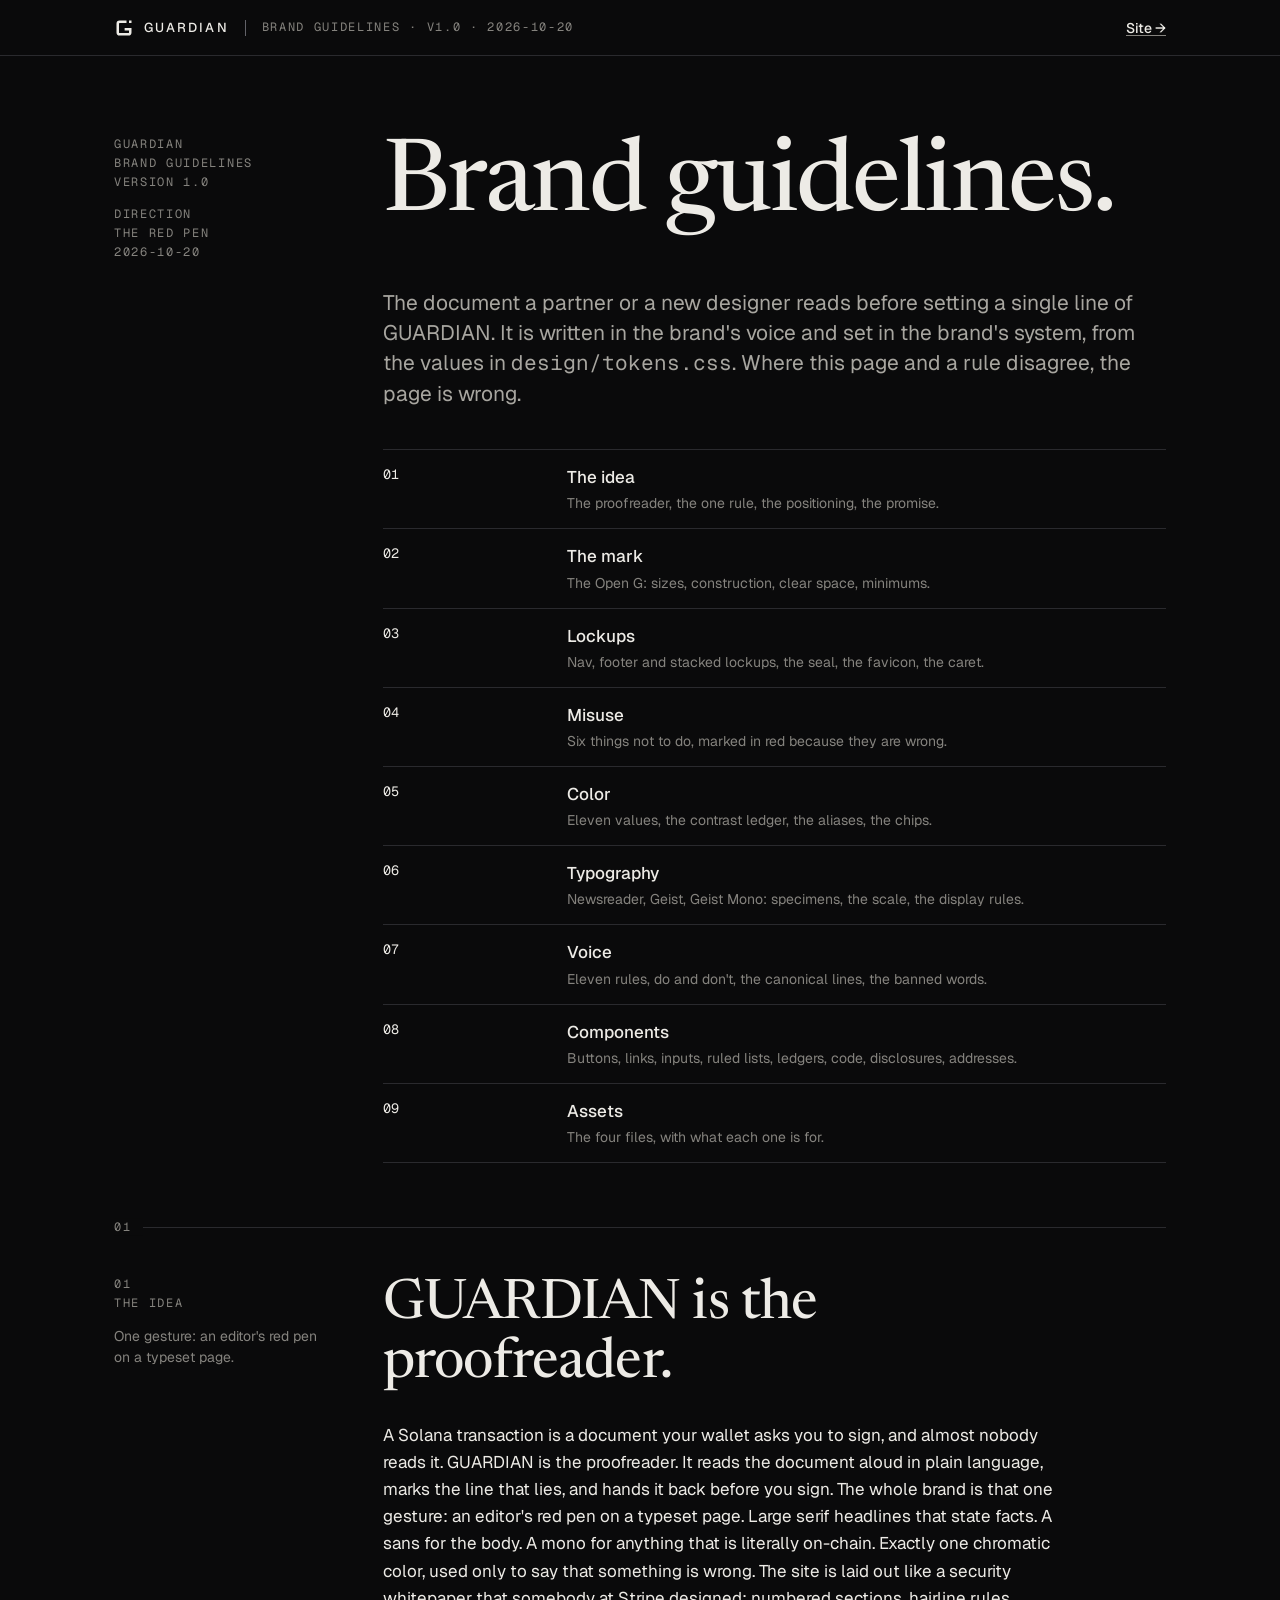
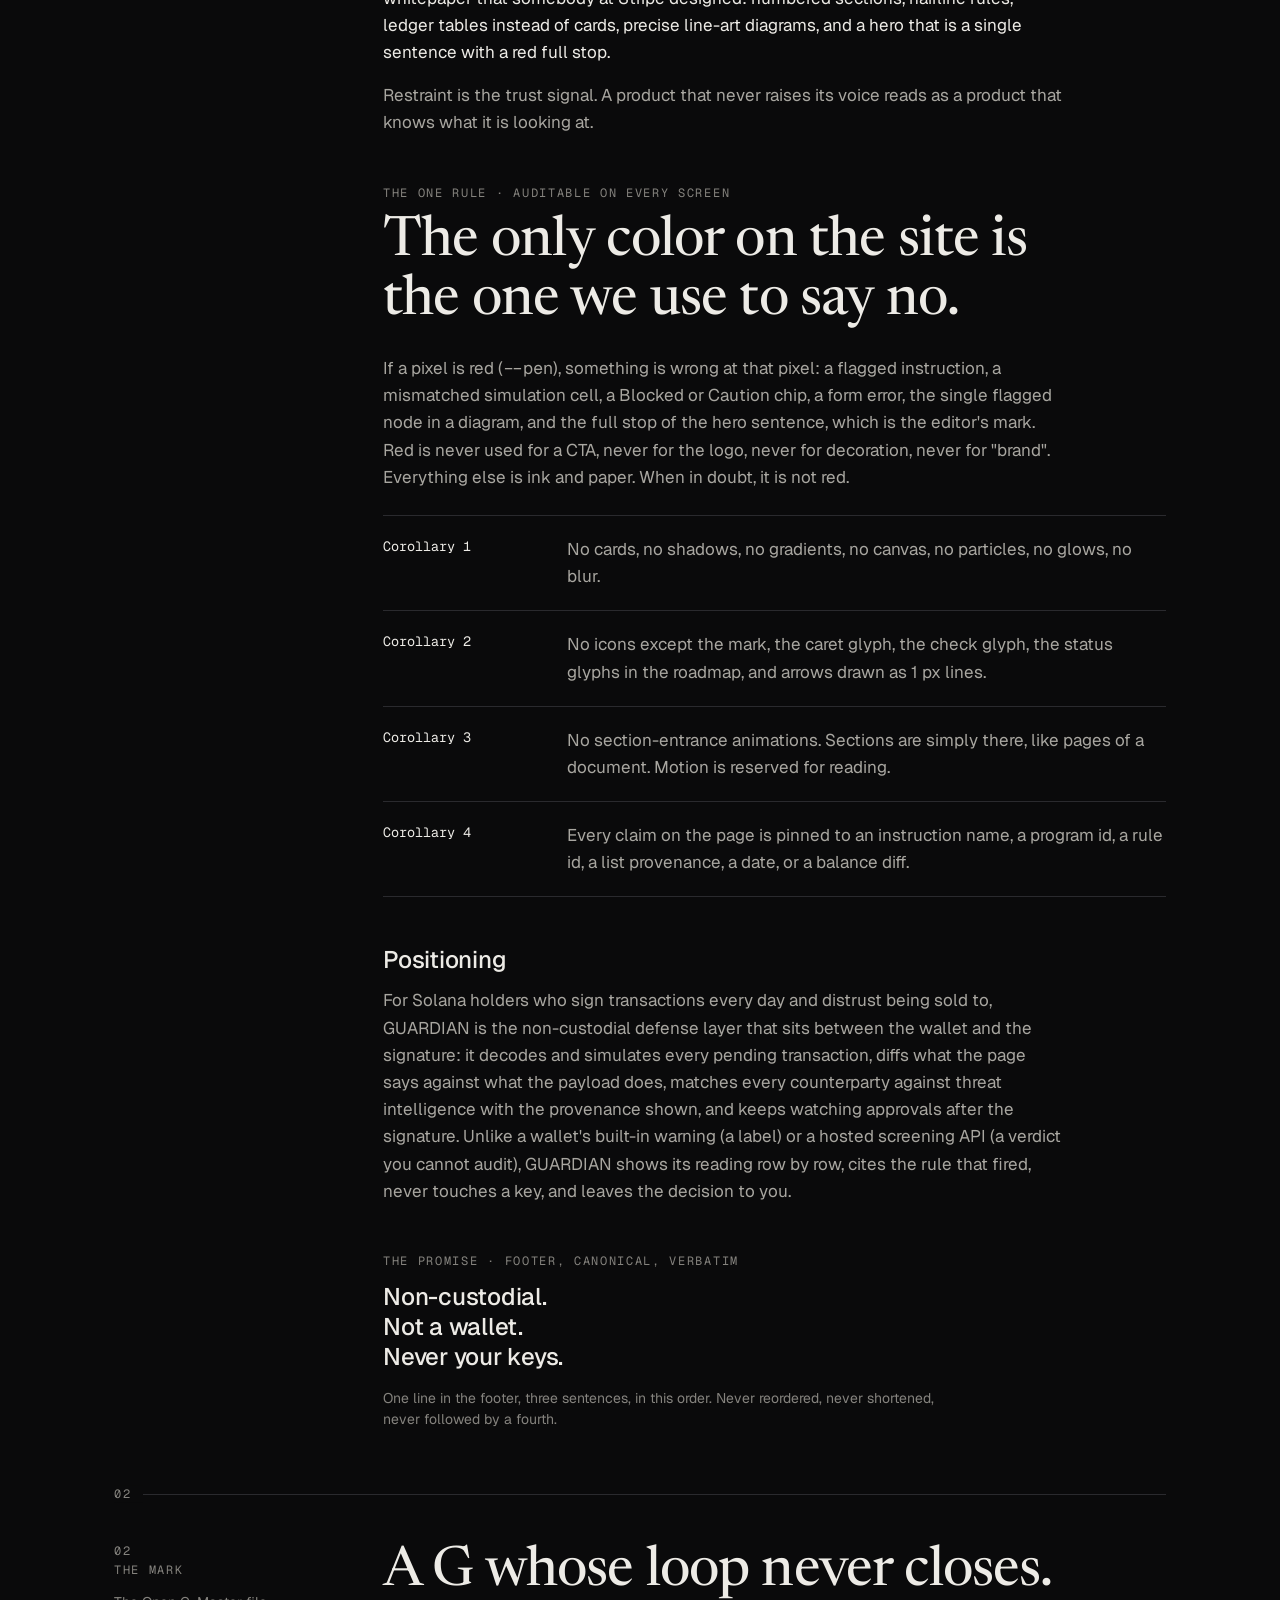
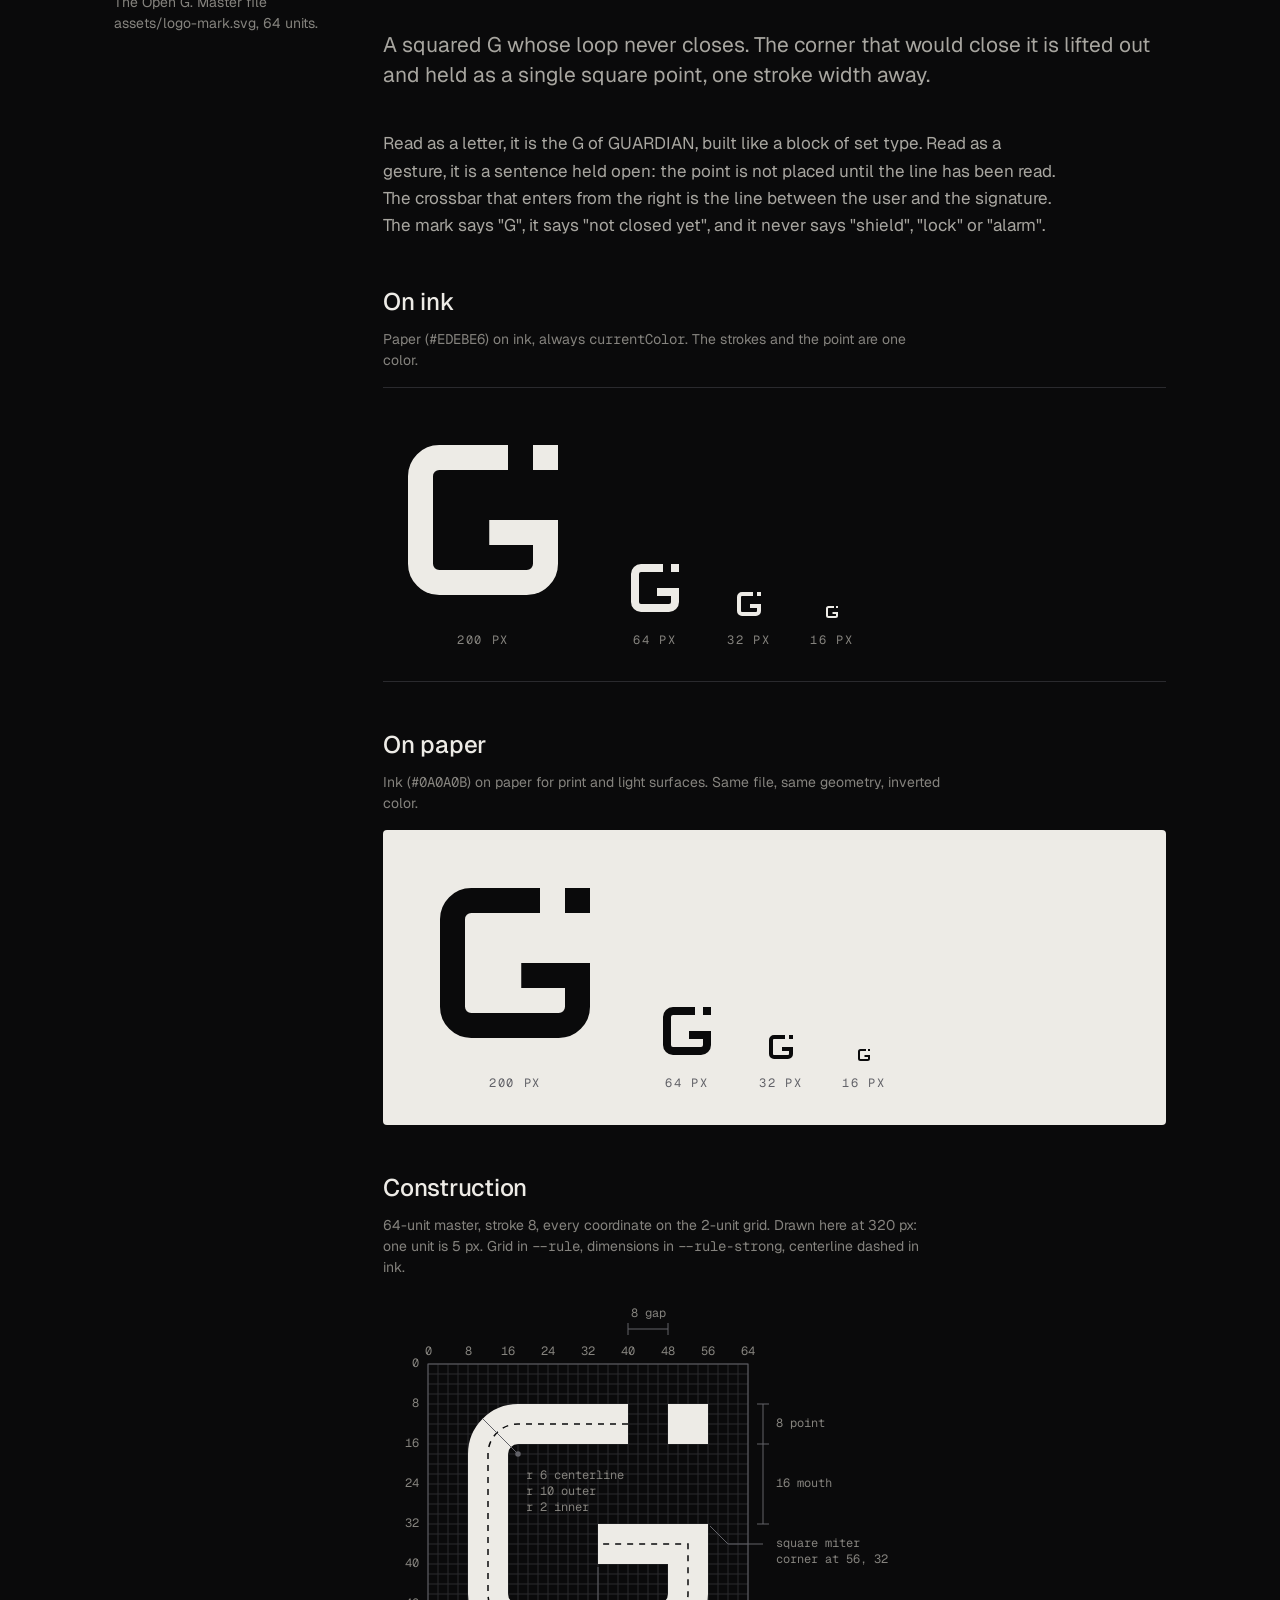
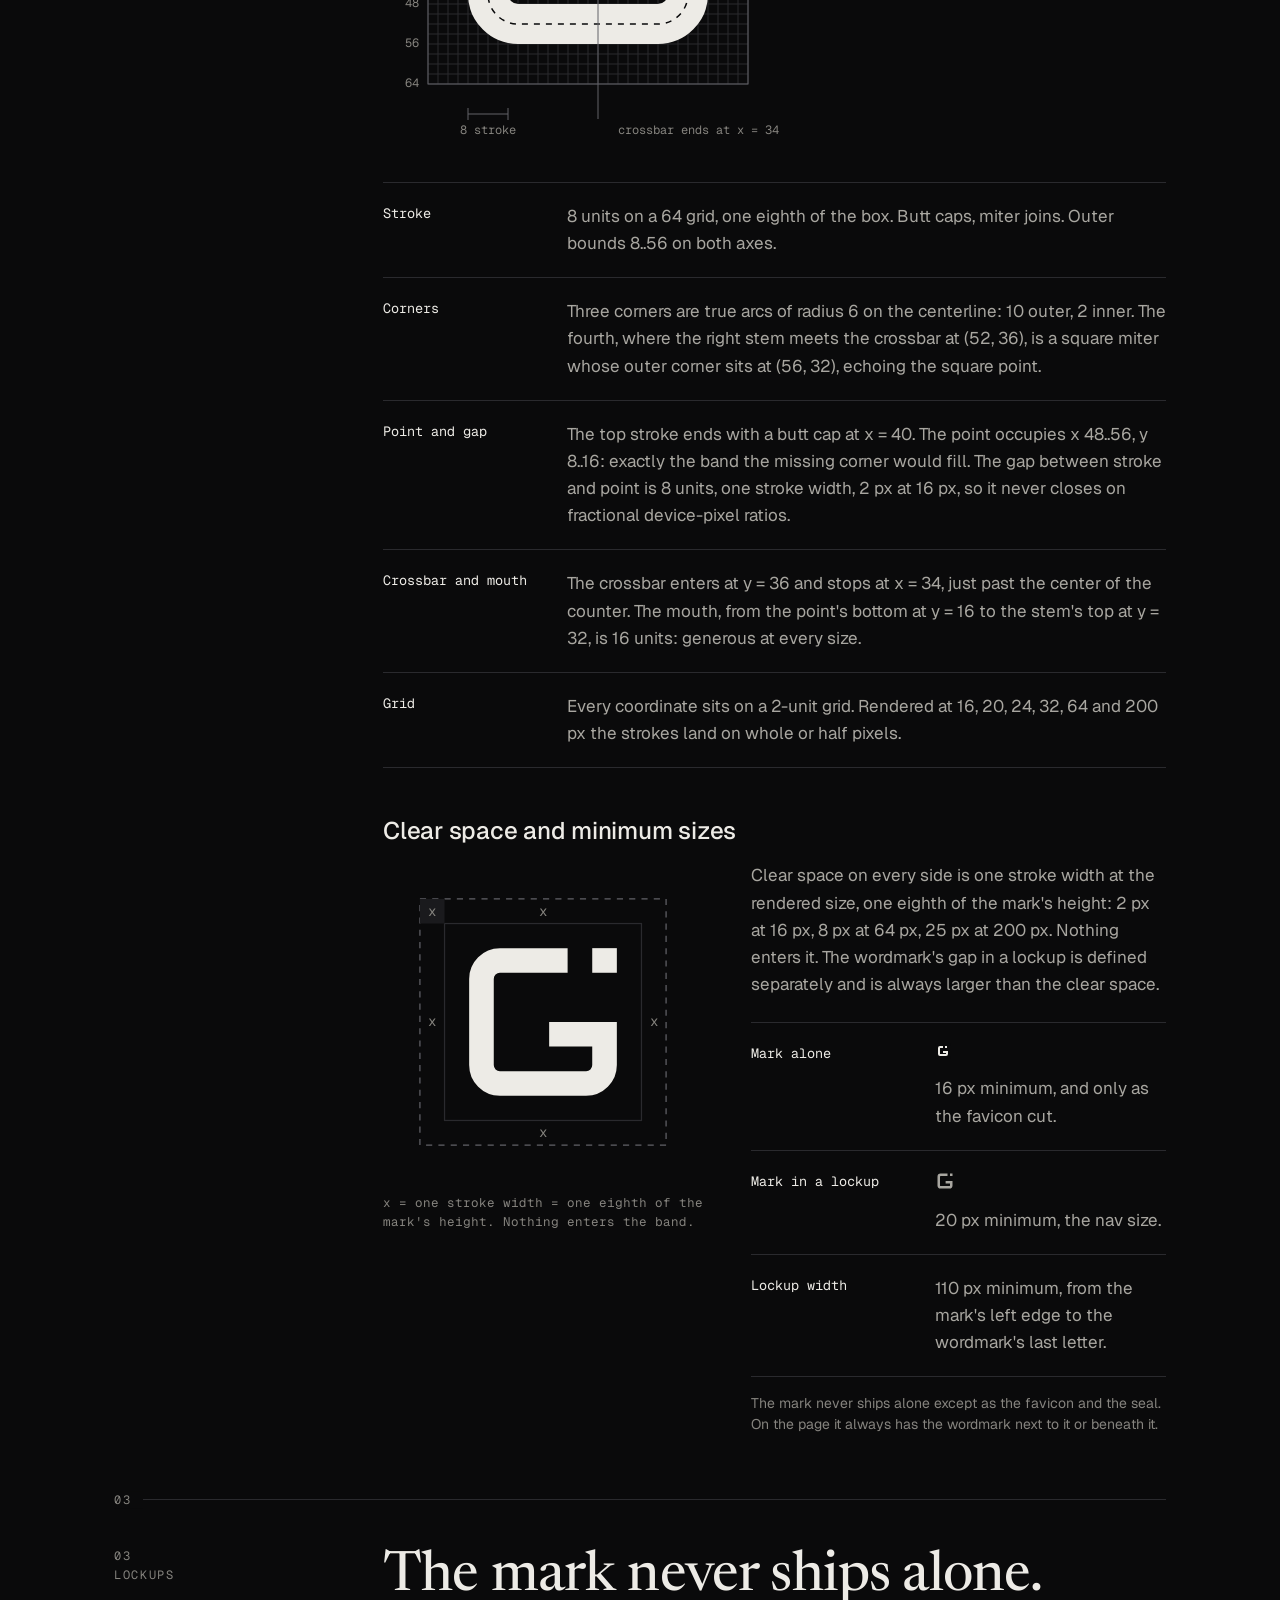
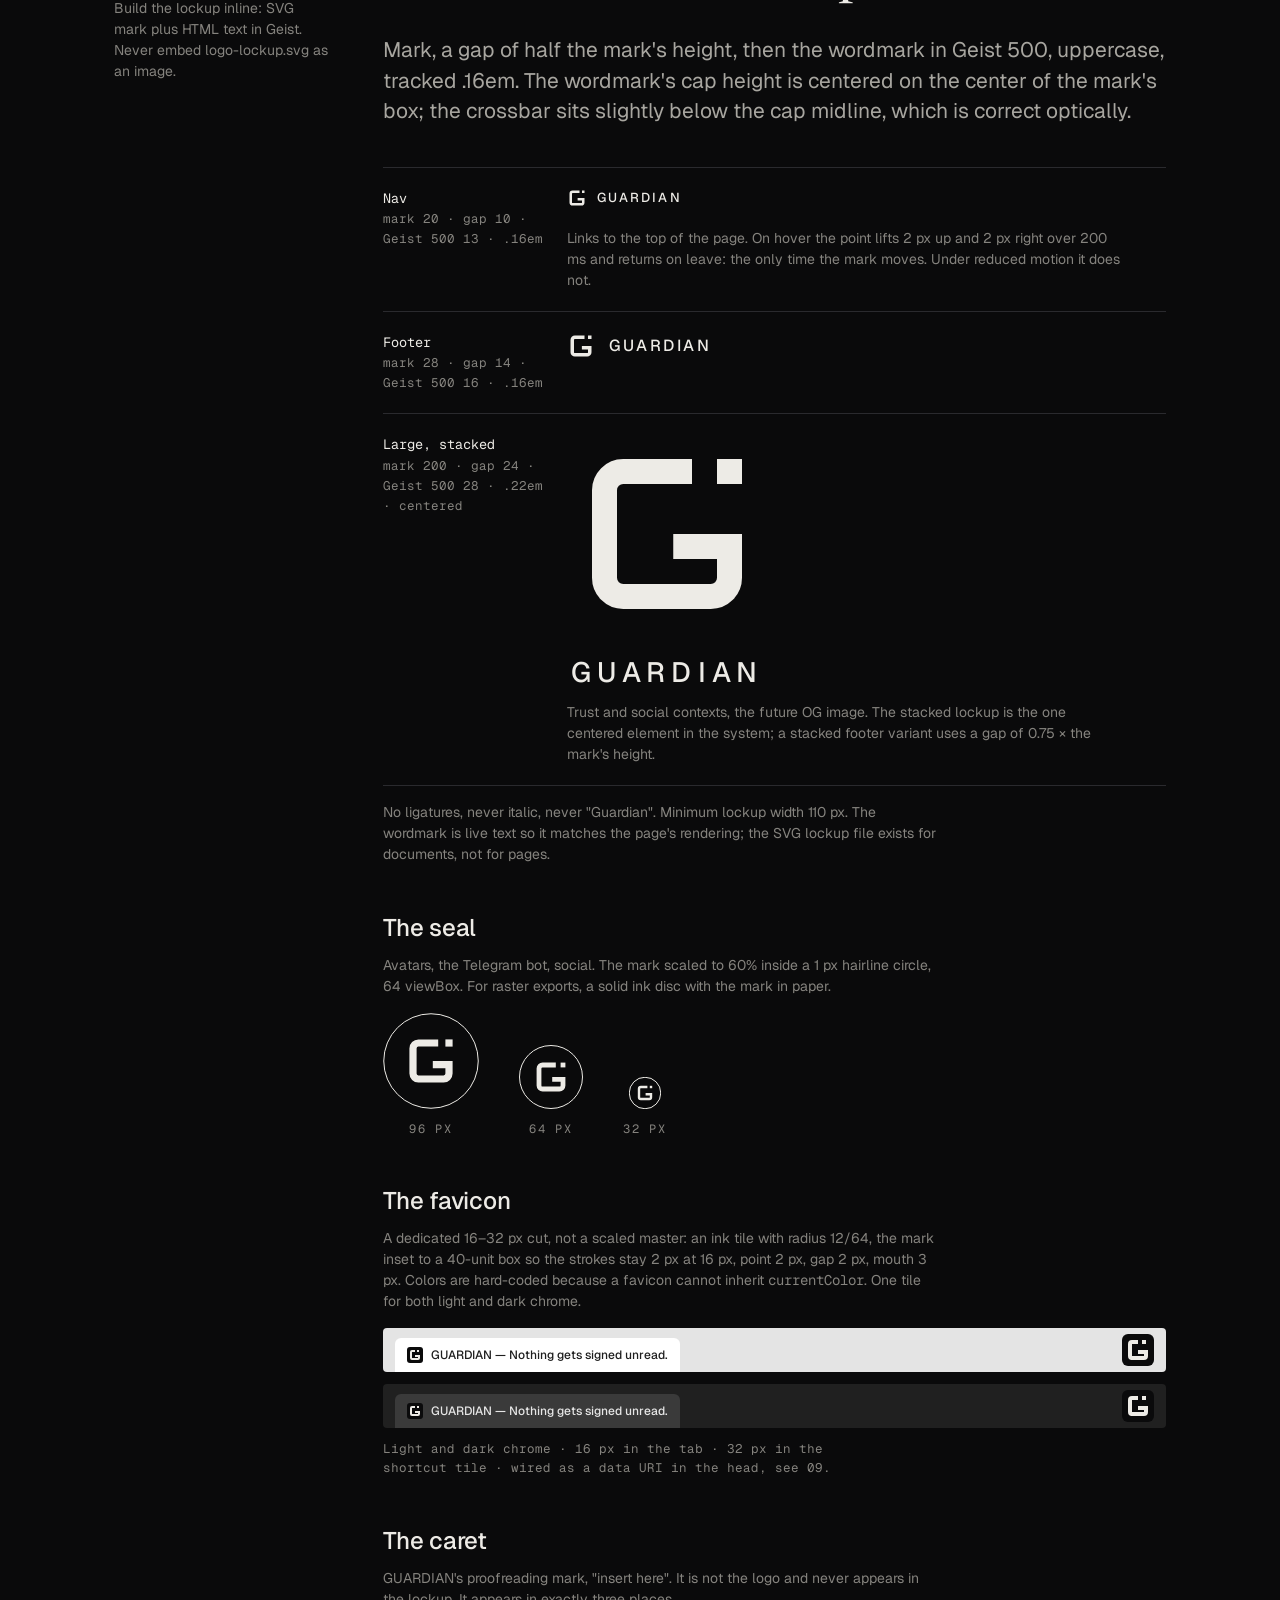
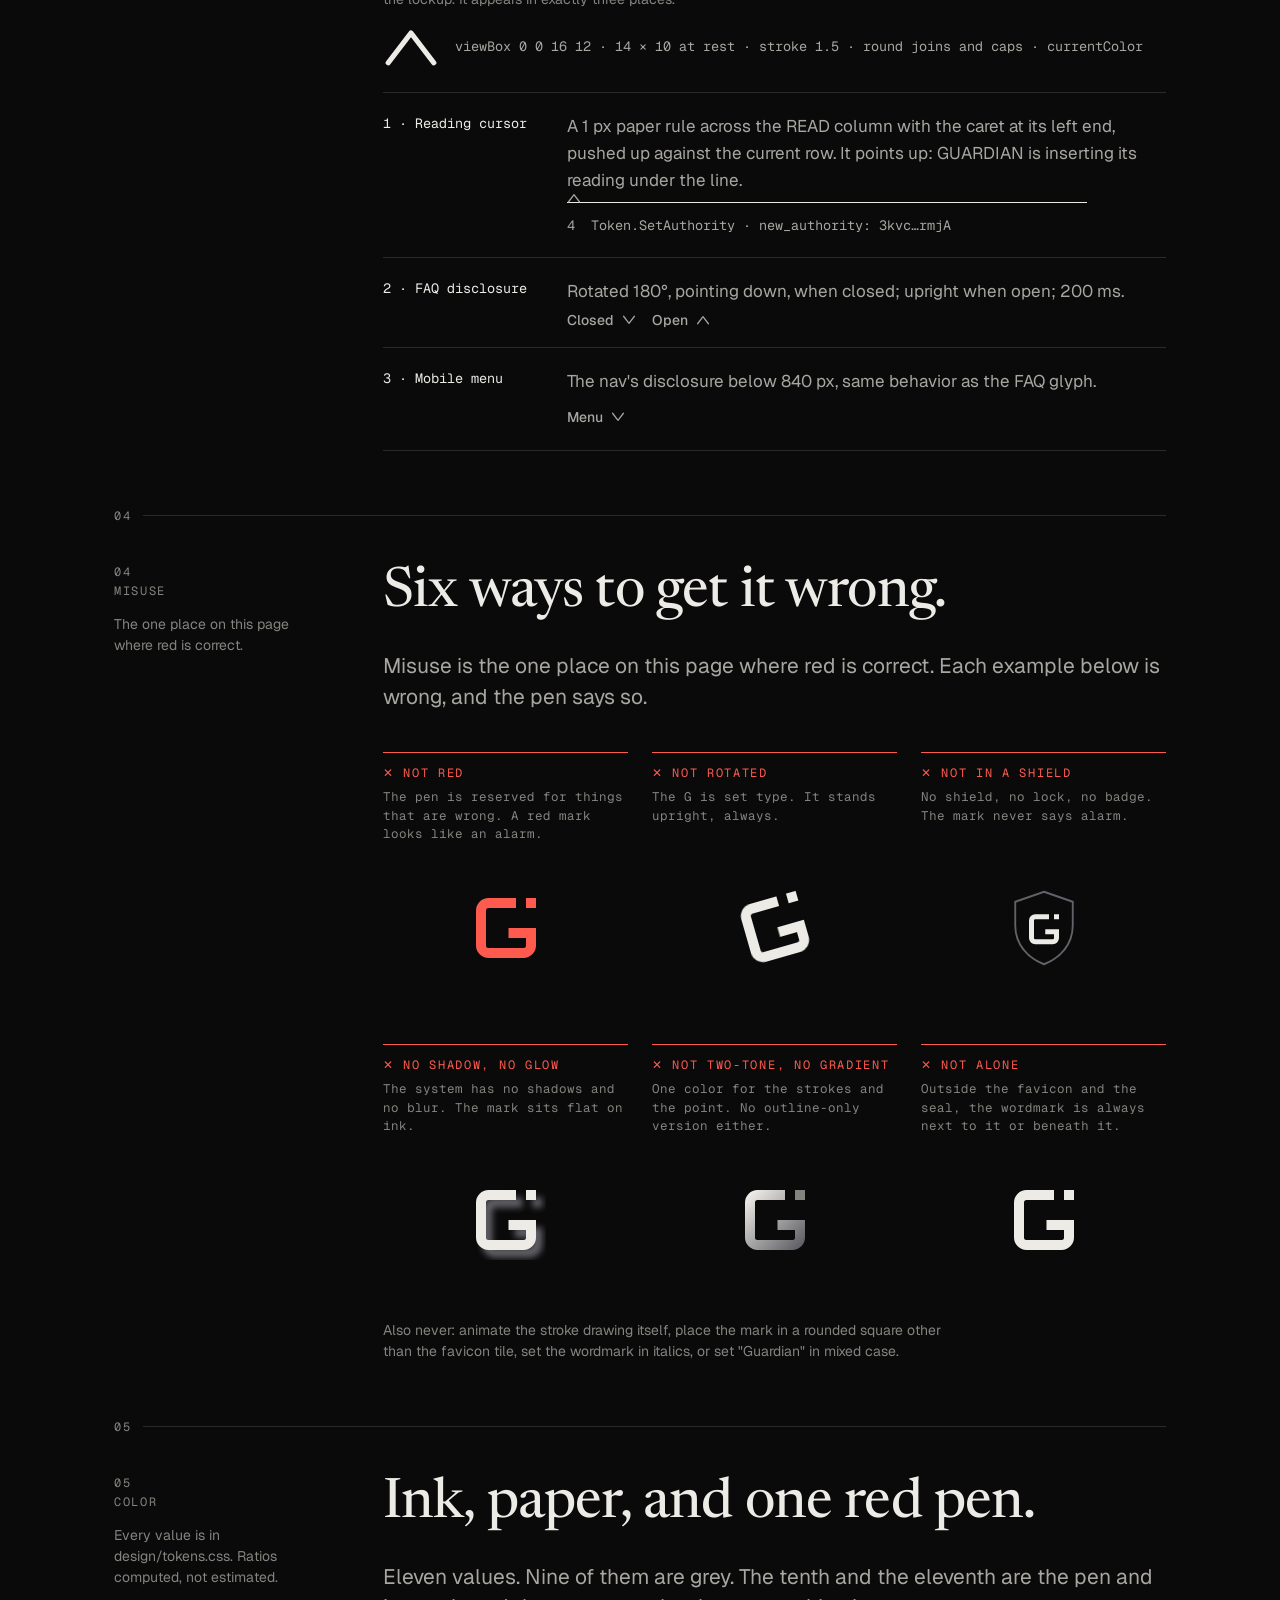
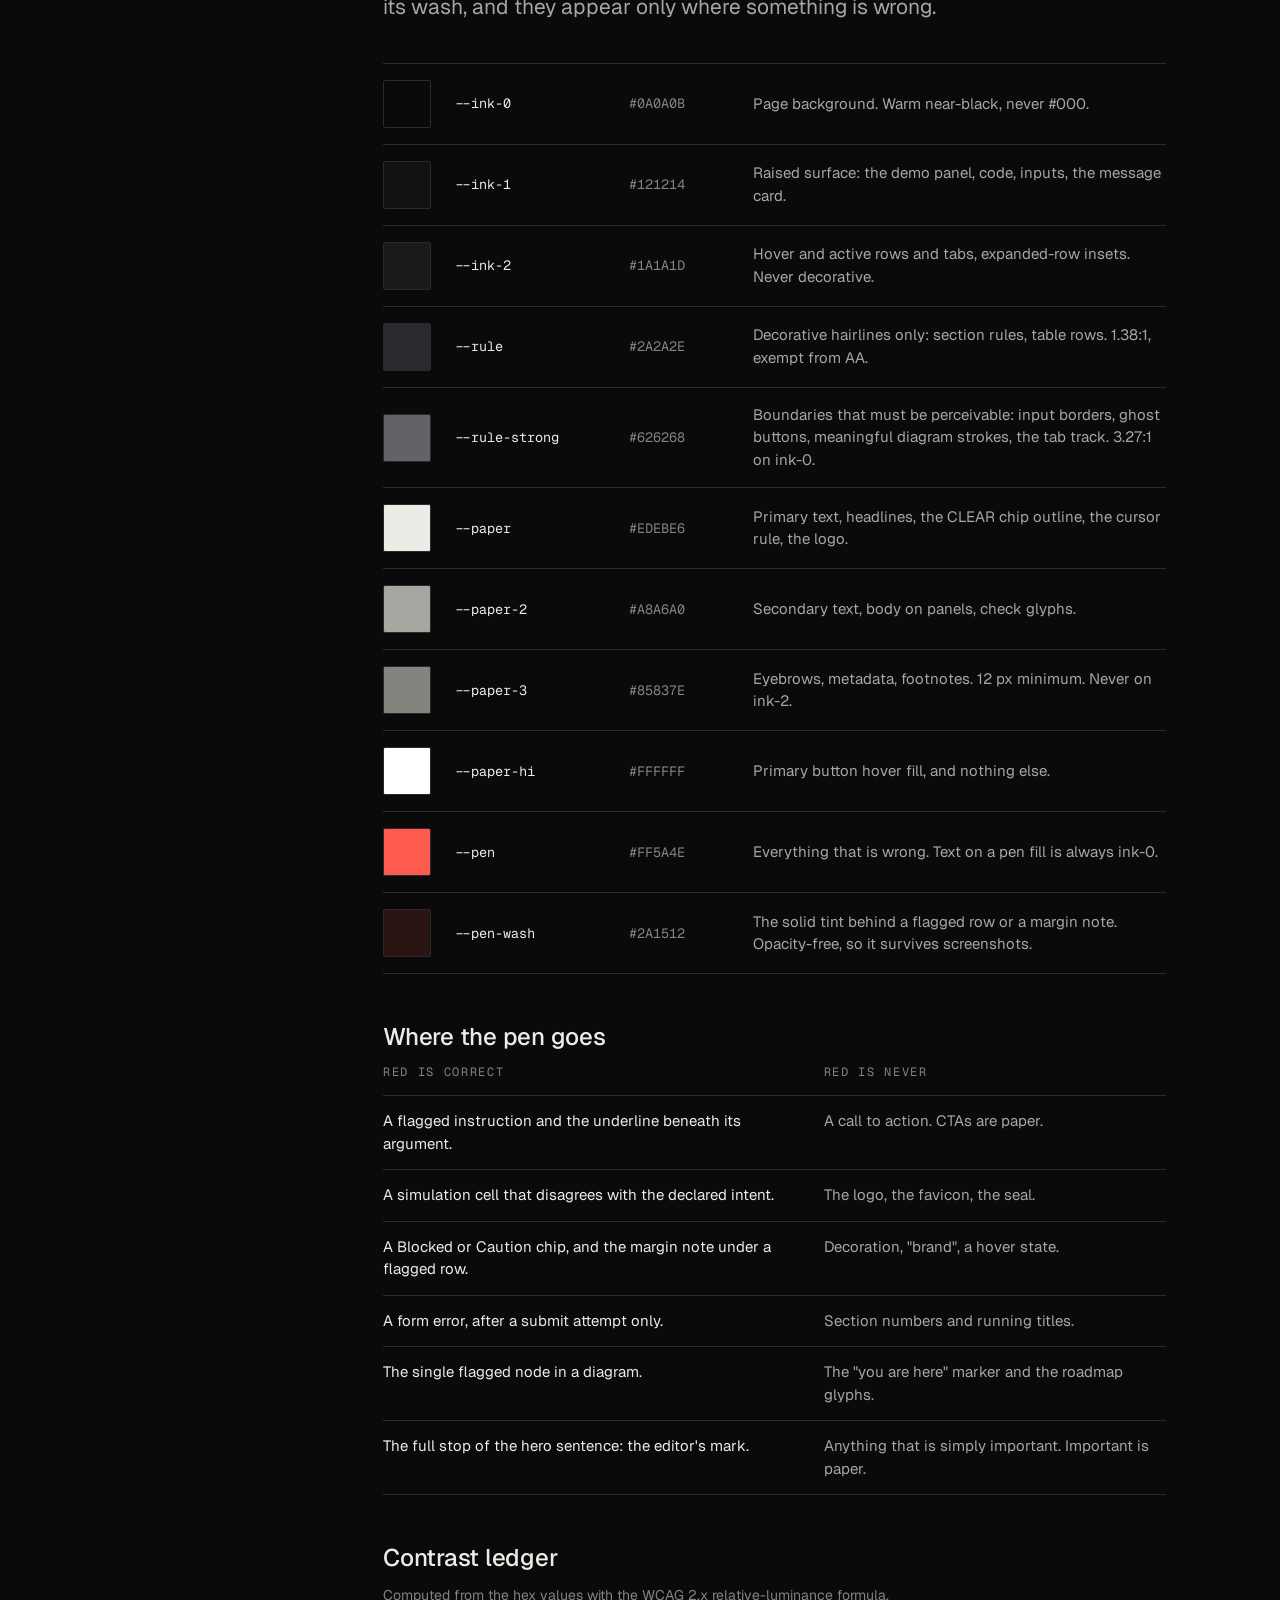
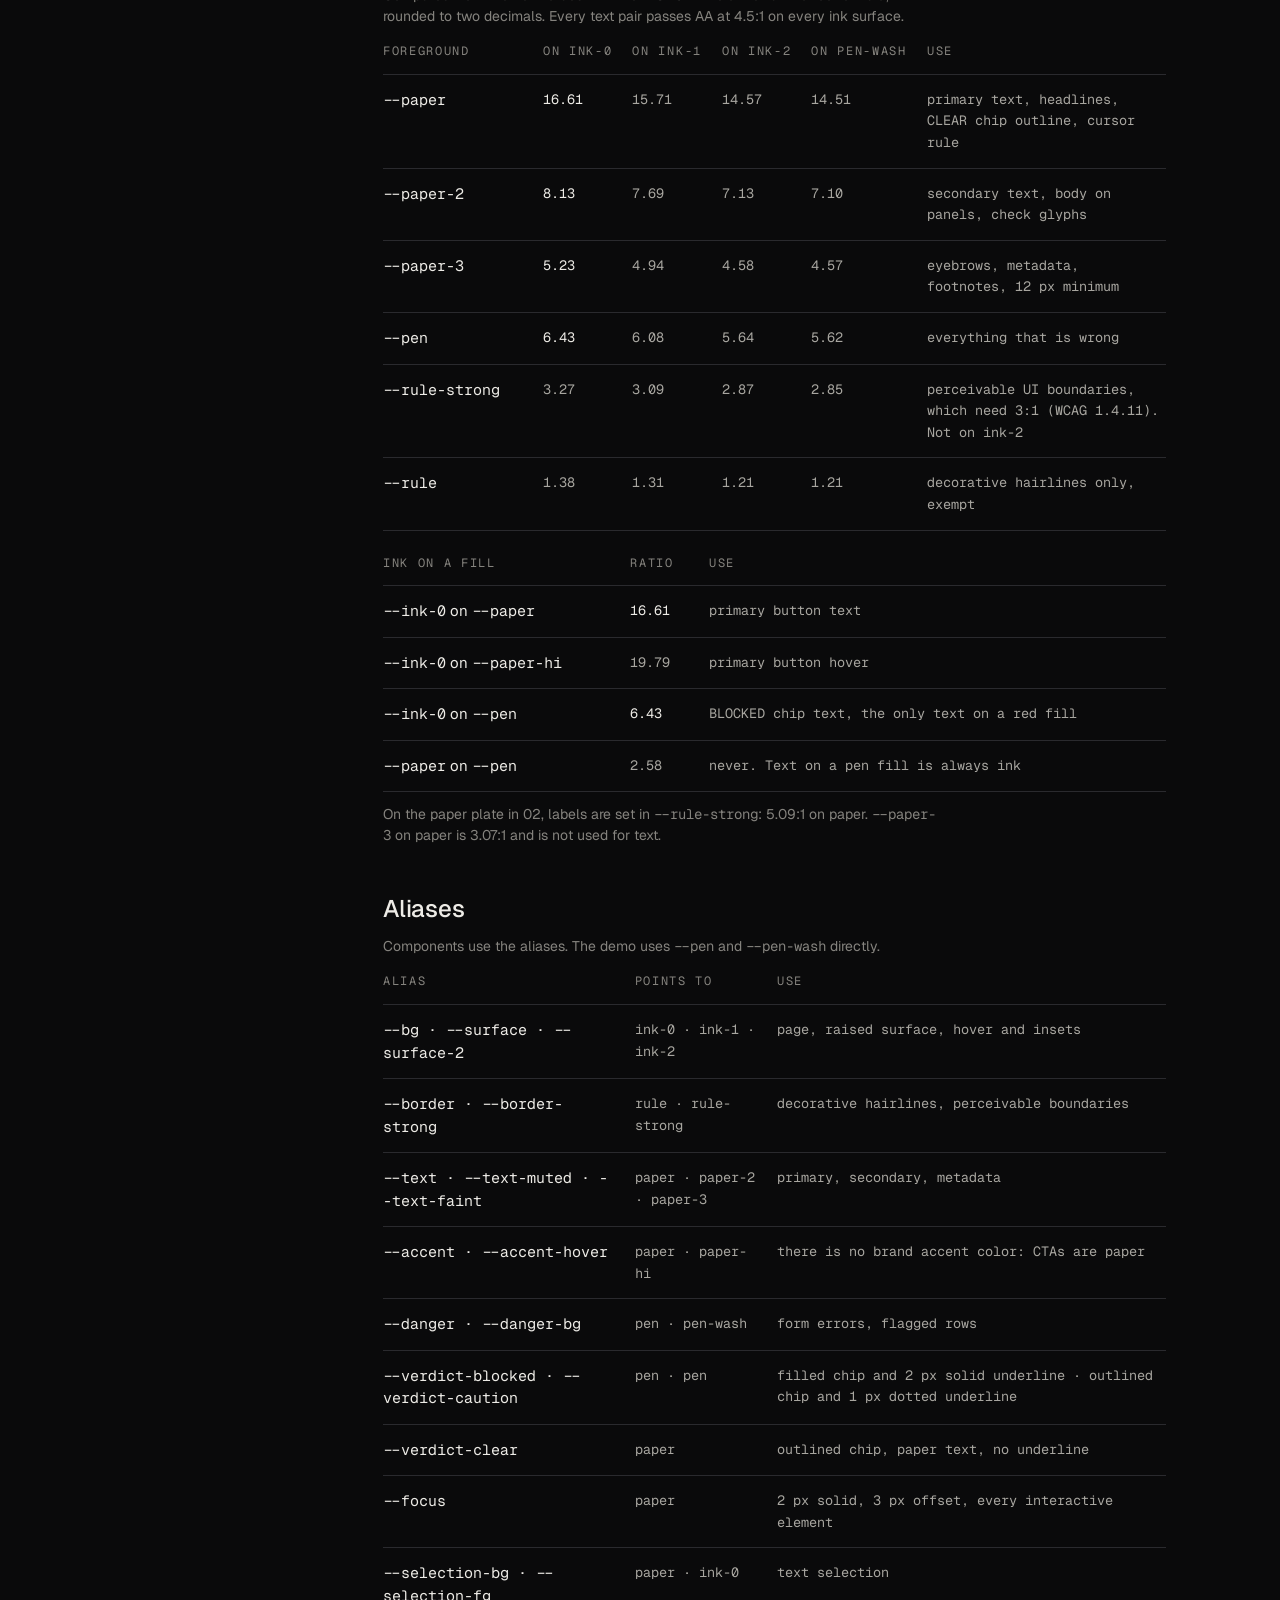
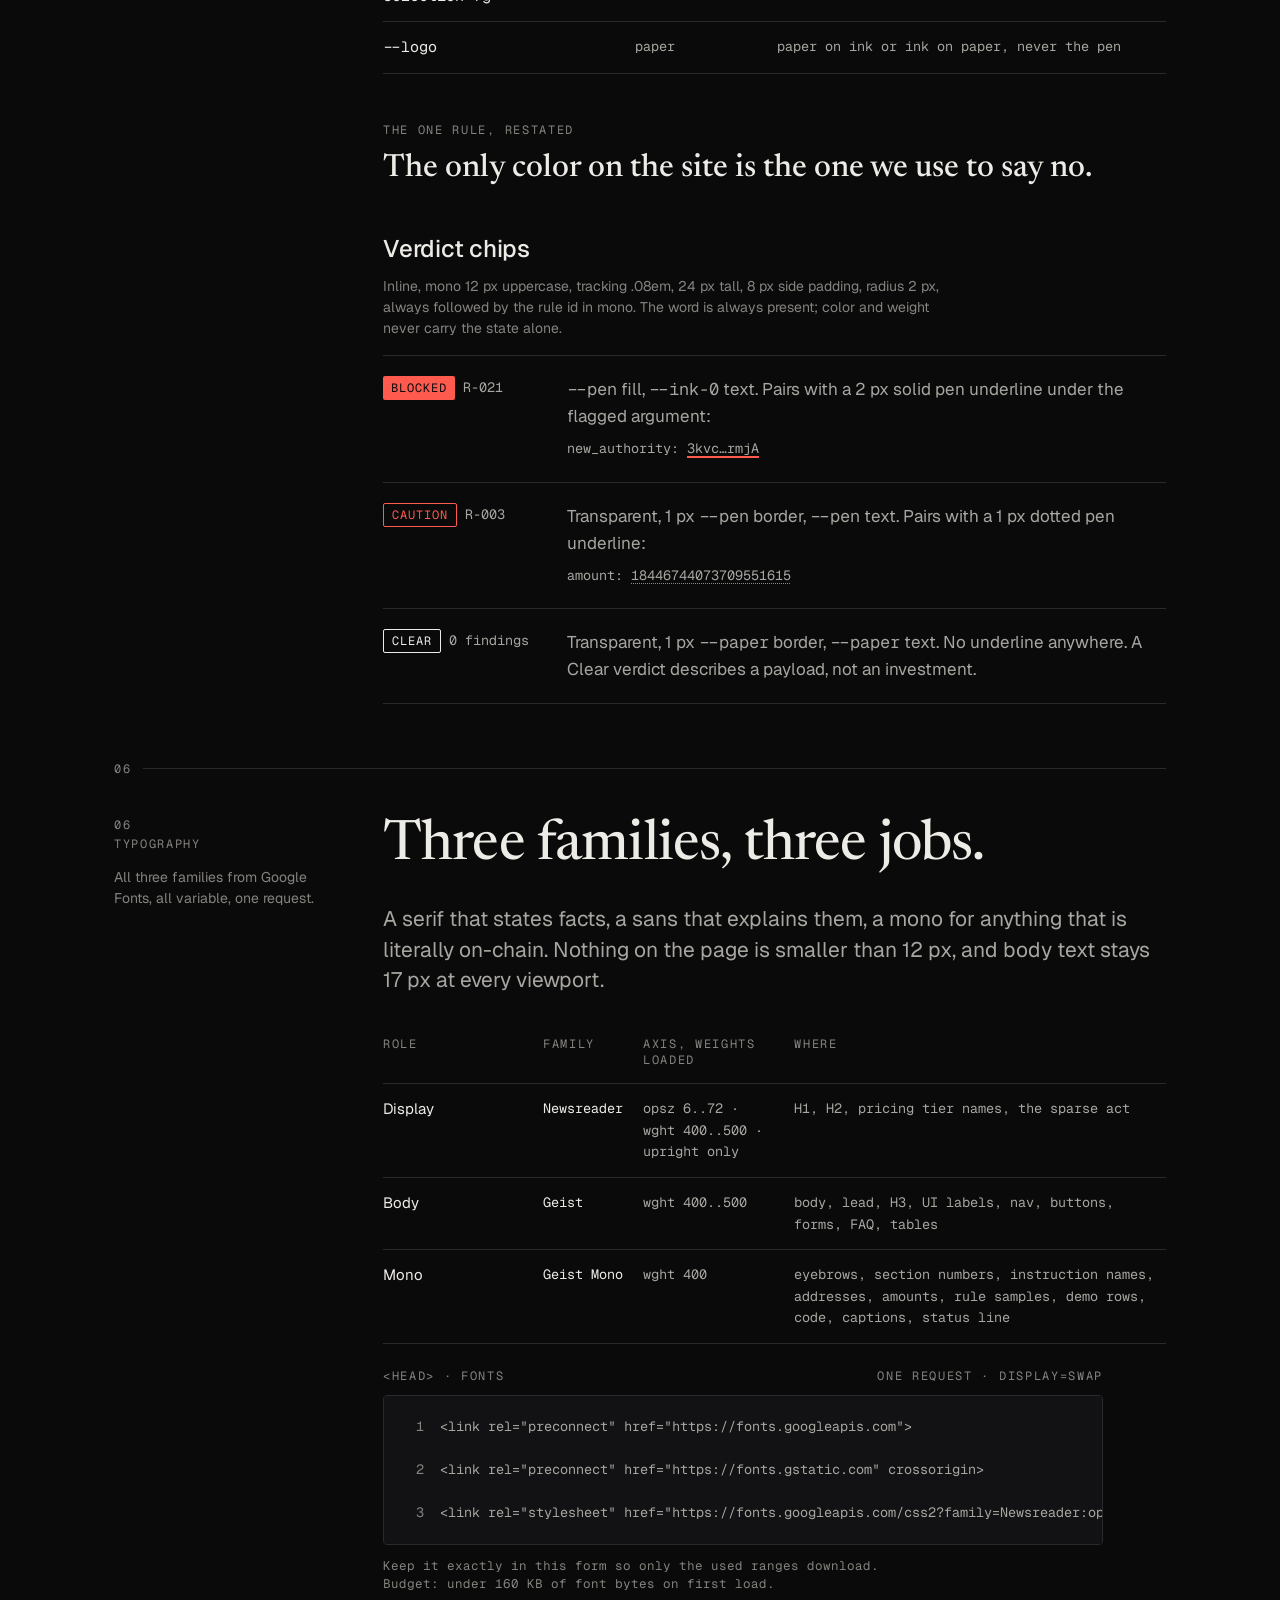
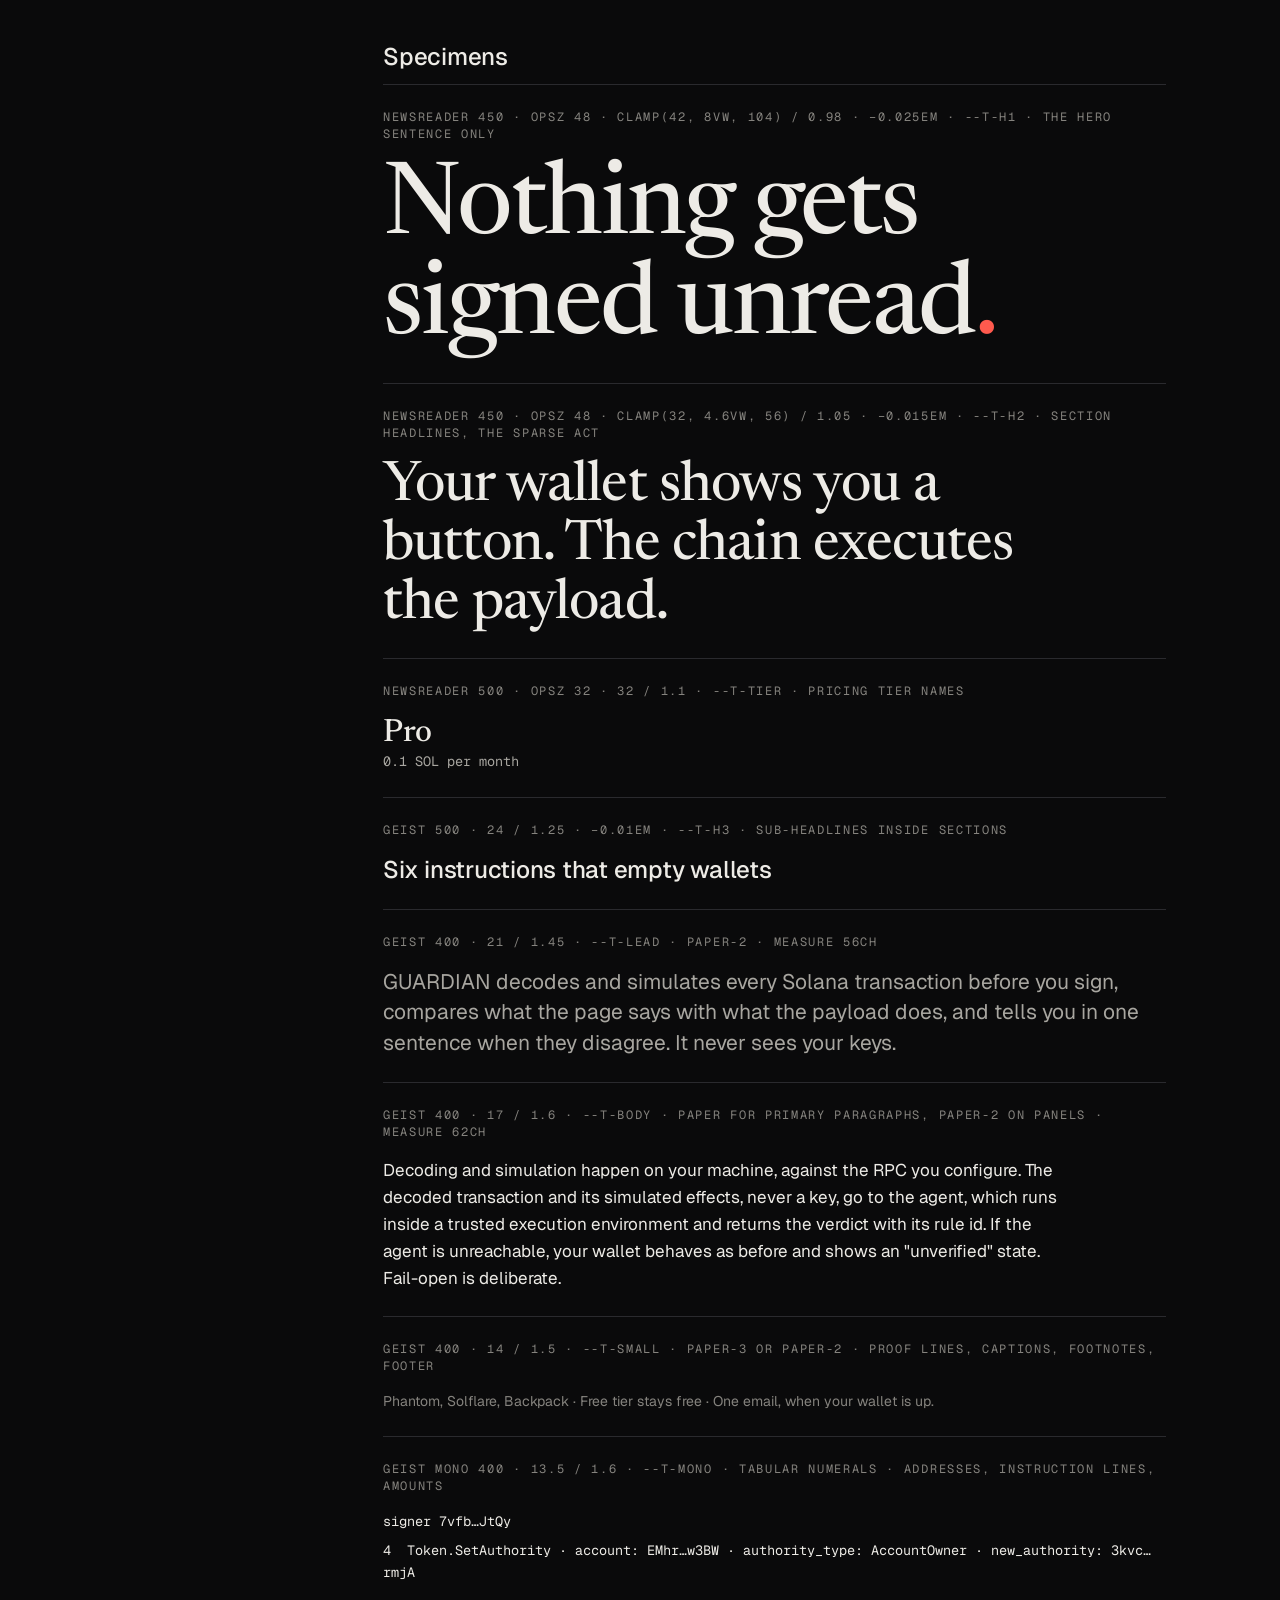
==== brand.html @ 5ac5221a "Add GUARDIAN landing page and brand system New brand direction "The Red Pen": a transaction is a doc" ====
<!doctype html>
<html lang="en">
<head>
<meta charset="utf-8">
<meta name="viewport" content="width=device-width, initial-scale=1">
<title>GUARDIAN — Brand guidelines</title>
<meta name="description" content="The GUARDIAN brand guidelines: the idea, the Open G mark, lockups, misuse, color, typography, voice, components and assets. The Red Pen, set in its own system.">
<meta name="color-scheme" content="dark">
<meta name="theme-color" content="#0A0A0B">
<link rel="icon" type="image/svg+xml" href="data:image/svg+xml,%3Csvg xmlns='http://www.w3.org/2000/svg' viewBox='0 0 64 64'%3E%3Crect width='64' height='64' rx='12' fill='%230A0A0B'/%3E%3Cpath d='M32 16H20A4 4 0 0 0 16 20V44A4 4 0 0 0 20 48H44A4 4 0 0 0 48 44V36H32' fill='none' stroke='%23EDEBE6' stroke-width='8' stroke-linecap='butt' stroke-linejoin='miter'/%3E%3Crect x='40' y='12' width='8' height='8' fill='%23EDEBE6'/%3E%3C/svg%3E">
<link rel="preconnect" href="https://fonts.googleapis.com">
<link rel="preconnect" href="https://fonts.gstatic.com" crossorigin>
<link rel="stylesheet" href="https://fonts.googleapis.com/css2?family=Newsreader:opsz,wght@6..72,400..500&family=Geist:wght@400..500&family=Geist+Mono:wght@400&display=swap">
<style>
/* ============================================================================
   GUARDIAN design tokens — "The Red Pen" (final, 2026-10-20)
   Paste this block unchanged at the top of the inline <style> in index.html.
   Contrast ratios below are computed (WCAG 2.x relative luminance), not estimated.
   Rule of the system: the only chromatic color on the site is --pen, and it is
   used only where something is wrong. Everything else is ink and paper.
   ============================================================================ */
:root {
  color-scheme: dark;

  /* ---- Ink: surfaces ------------------------------------------------------ */
  --ink-0: #0A0A0B;        /* page background. Warm near-black, never #000 */
  --ink-1: #121214;        /* raised surface: demo panel, code, inputs, message card */
  --ink-2: #1A1A1D;        /* hover/active rows and tabs, expanded-row insets. Never decorative */
  --rule: #2A2A2E;         /* decorative hairlines only (1.4:1, exempt from AA): section rules, table rows */
  --rule-strong: #626268;  /* boundaries that must be perceivable (3.3:1 on ink-0, 3.1:1 on ink-1):
                              input borders, ghost-button borders, meaningful diagram strokes, tab underline track */

  /* ---- Paper: text -------------------------------------------------------- */
  --paper: #EDEBE6;        /* primary text. 16.6:1 on ink-0 · 15.7:1 on ink-1 · 14.6:1 on ink-2 */
  --paper-2: #A8A6A0;      /* secondary text, body on panels. 8.1:1 on ink-0 · 7.7:1 on ink-1 · 7.1:1 on ink-2 */
  --paper-3: #85837E;      /* metadata, eyebrows, footnotes. 5.2:1 on ink-0 · 4.9:1 on ink-1 · 4.6:1 on ink-2.
                              12px minimum. Prefer ink-0/ink-1 under it */
  --paper-hi: #FFFFFF;     /* primary button hover fill only (ink-0 text: 19.8:1) */

  /* ---- The red pen -------------------------------------------------------- */
  --pen: #FF5A4E;          /* the only chromatic color. 6.4:1 on ink-0 · 6.1:1 on ink-1 · 5.6:1 on pen-wash.
                              Text on a --pen fill is ALWAYS --ink-0 (6.4:1); --paper on --pen fails (2.6:1) */
  --pen-wash: #2A1512;     /* solid tint behind a flagged row or a margin note. Opacity-free so it survives screenshots */

  /* ---- Semantic aliases (use these in components) ------------------------- */
  --bg: var(--ink-0);
  --surface: var(--ink-1);
  --surface-2: var(--ink-2);
  --border: var(--rule);
  --border-strong: var(--rule-strong);
  --text: var(--paper);
  --text-muted: var(--paper-2);
  --text-faint: var(--paper-3);
  --accent: var(--paper);          /* there is no brand accent color: CTAs are paper */
  --accent-hover: var(--paper-hi);
  --danger: var(--pen);
  --danger-bg: var(--pen-wash);
  --verdict-blocked: var(--pen);   /* filled chip, ink-0 text, 2px solid underline */
  --verdict-caution: var(--pen);   /* outlined chip, pen text, 1px dotted underline */
  --verdict-clear: var(--paper);   /* outlined chip, paper text, no underline */
  --focus: var(--paper);           /* 2px solid, 3px offset, every interactive element */
  --selection-bg: var(--paper);
  --selection-fg: var(--ink-0);
  --logo: var(--paper);            /* the mark is always paper on ink or ink on paper, never --pen */

  /* ---- Typography --------------------------------------------------------- */
  --font-display: "Newsreader", "Newsreader Fallback", Georgia, "Times New Roman", serif;
  --font-body: "Geist", "Geist Fallback", Inter, "Helvetica Neue", Arial, sans-serif;
  --font-mono: "Geist Mono", "Geist Mono Fallback", ui-monospace, "SF Mono", Menlo, Consolas, monospace;

  --t-eyebrow: 12px;   --lh-eyebrow: 1.4;  --ls-eyebrow: 0.14em;   /* Geist Mono 400, uppercase, paper-3 */
  --t-mono: 13.5px;    --lh-mono: 1.6;                             /* Geist Mono 400: demo rows, code, tables */
  --t-mono-sm: 12.5px;                                             /* mono under 400px viewport, margin notes */
  --t-small: 14px;     --lh-small: 1.5;                            /* Geist 400: captions, footer, footnotes */
  --t-body: 17px;      --lh-body: 1.6;                             /* Geist 400, measure 62ch */
  --t-lead: 21px;      --lh-lead: 1.45;                            /* Geist 400, paper-2, measure 56ch */
  --t-h3: 24px;        --lh-h3: 1.25; --ls-h3: -0.01em;            /* Geist 500 */
  --t-tier: 32px;      --lh-tier: 1.1;                             /* Newsreader 450, pricing tier names */
  --t-h2: clamp(32px, 4.6vw, 56px);   --lh-h2: 1.05; --ls-h2: -0.015em;  /* Newsreader 450, opsz 48 */
  --t-h1: clamp(42px, 8vw, 104px);    --lh-h1: 0.98; --ls-h1: -0.025em;  /* Newsreader 450, opsz 48 */
  --display-wght: 450;
  --display-opsz: 48;                 /* capped: opsz 72 hairlines bloom on ink */
  --measure: 62ch;
  --measure-lead: 56ch;

  /* ---- Layout ------------------------------------------------------------- */
  --container: 1180px;
  --gutter: 20px;          /* 320–599 */
  --gutter-md: 40px;       /* 600–1023 */
  --gutter-lg: 64px;       /* 1024+ */
  --cols: 12;
  --col-gap: 24px;
  --margin-cols: 3;        /* the editorial margin: columns 1–3 on 1024+ */
  --nav-h: 56px;
  --sticky-top: 96px;      /* nav-h + 40px: sticky margin apparatus */
  --scroll-margin: 72px;   /* scroll-margin-top on every section target */
  --control-h: 48px;       /* inputs and primary buttons outside the nav */
  --control-h-sm: 36px;    /* nav button, demo toolbar buttons */
  --panel-min-h: 560px;    /* demo panel reserved height (desktop); 760px below 840px */

  /* ---- Spacing (8px base) ------------------------------------------------- */
  --s-1: 4px;  --s-2: 8px;  --s-3: 12px; --s-4: 16px; --s-5: 24px; --s-6: 32px;
  --s-7: 48px; --s-8: 64px; --s-9: 96px; --s-10: 112px; --s-11: 128px; --s-12: 160px;
  --section-pad: var(--s-10);     /* 112px desktop between sections */
  --section-pad-sm: 72px;         /* mobile */
  --block-gap: var(--s-7);        /* 48px between sub-blocks desktop */
  --block-gap-sm: var(--s-6);     /* 32px mobile */

  /* ---- Radii -------------------------------------------------------------- */
  --r-chip: 2px;
  --r-control: 4px;        /* buttons, inputs, tabs */
  --r-panel: 4px;          /* demo panel, code block, message card */

  /* ---- Motion (opacity and transform only) -------------------------------- */
  --ease: cubic-bezier(.2, .8, .2, 1);
  --d-fast: 160ms;         /* links, buttons, row opacity, diff row fade */
  --d-base: 200ms;         /* verdict fade, margin note, FAQ caret, cursor move, form crossfade */
  --d-slow: 240ms;         /* the red underline drawing under an argument */
  --d-draw: 300ms;         /* hairline draw-in under demo headings */
  --d-stop: 400ms;         /* the hero full stop fading in */
  --d-dwell: 380ms;        /* reading cursor dwell per row (580ms per row with the 200ms move) */
  --d-hold: 1000ms;        /* "Sign anyway" hold-to-confirm */

  /* ---- Z-index ------------------------------------------------------------ */
  --z-nav: 20;
  --z-menu: 30;
  --z-skip: 40;
}

/* ============================================================================
   Brand guidelines — page styles. Same system as index.html: base, type,
   the Manuscript grid, shared components (BRIEF §8), then page-specific plates.
   ============================================================================ */

/* ---- Fallback metrics (BRIEF §5.3): no layout jump on swap --------------- */
@font-face { font-family: "Newsreader Fallback"; src: local("Georgia"), local("Times New Roman"); size-adjust: 97%; ascent-override: 93%; descent-override: 25%; line-gap-override: 0%; }
@font-face { font-family: "Geist Fallback"; src: local("Inter"), local("Helvetica Neue"), local("Arial"); size-adjust: 99%; ascent-override: 92%; descent-override: 23%; line-gap-override: 0%; }
@font-face { font-family: "Geist Mono Fallback"; src: local("Menlo"), local("Consolas"), local("Courier New"); size-adjust: 96%; ascent-override: 92%; descent-override: 23%; line-gap-override: 0%; }

/* ---- Base ---------------------------------------------------------------- */
*, *::before, *::after { box-sizing: border-box; }
html { background: var(--ink-0); color: var(--paper); font-synthesis: none; text-rendering: optimizeLegibility; -webkit-font-smoothing: antialiased; -moz-osx-font-smoothing: grayscale; -webkit-text-size-adjust: 100%; }
body { margin: 0; min-width: 320px; background: var(--bg); color: var(--text); font: 400 var(--t-body) / var(--lh-body) var(--font-body); }
::selection { background: var(--selection-bg); color: var(--selection-fg); }
h1, h2, h3, h4, p, dl, dd, dt, figure, figcaption, pre, table { margin: 0; }
ul, ol { margin: 0; padding: 0; list-style: none; }
a { color: inherit; }
svg { display: block; }
button, input { font: inherit; color: inherit; }
:focus-visible { outline: 2px solid var(--focus); outline-offset: 3px; }
.sr-only { position: absolute; width: 1px; height: 1px; padding: 0; margin: -1px; overflow: hidden; clip: rect(0 0 0 0); white-space: nowrap; border: 0; }
.skip { position: absolute; top: -200px; left: 16px; z-index: var(--z-skip); padding: 10px 14px; background: var(--ink-0); color: var(--paper); font: 500 14px / 1 var(--font-body); text-decoration: none; outline: 2px solid var(--paper); }
.skip:focus { top: 12px; }

/* ---- Type ---------------------------------------------------------------- */
.eyebrow { display: block; font: 400 var(--t-eyebrow) / var(--lh-eyebrow) var(--font-mono); letter-spacing: var(--ls-eyebrow); text-transform: uppercase; color: var(--paper-3); }
.mono, .addr { font-family: var(--font-mono); font-variant-numeric: tabular-nums; font-feature-settings: "tnum"; overflow-wrap: anywhere; }
.h1, .h2, .pull { font-family: var(--font-display); font-weight: var(--display-wght); font-optical-sizing: none; font-variation-settings: "opsz" var(--display-opsz); color: var(--paper); }
.h1 { font-size: var(--t-h1); line-height: var(--lh-h1); letter-spacing: var(--ls-h1); margin-bottom: .5em; }
.h2 { font-size: var(--t-h2); line-height: var(--lh-h2); letter-spacing: var(--ls-h2); margin-bottom: .5em; }
.pull { font-size: var(--t-h2); line-height: var(--lh-h2); letter-spacing: var(--ls-h2); max-width: 20ch; }
.tier { font-family: var(--font-display); font-weight: 500; font-size: var(--t-tier); line-height: var(--lh-tier); font-optical-sizing: none; font-variation-settings: "opsz" 32; color: var(--paper); }
.h3 { font: 500 var(--t-h3) / var(--lh-h3) var(--font-body); letter-spacing: var(--ls-h3); color: var(--paper); margin-bottom: 12px; }
.lead { font-size: var(--t-lead); line-height: var(--lh-lead); color: var(--paper-2); max-width: var(--measure-lead); margin-bottom: 40px; }
.prose { max-width: var(--measure); color: var(--paper); }
.prose p + p { margin-top: 16px; }
.muted { color: var(--paper-2); }
.small { font-size: var(--t-small); line-height: var(--lh-small); color: var(--paper-3); max-width: var(--measure); }
.stop { color: var(--pen); }
.note { font: 400 var(--t-mono-sm) / 1.5 var(--font-mono); color: var(--paper-3); max-width: var(--measure); }
.m-mono { font: 400 var(--t-mono) / var(--lh-mono) var(--font-mono); font-variant-numeric: tabular-nums; }

/* ---- Layout: the Manuscript grid (BRIEF §6) ----------------------------- */
.container { max-width: var(--container); margin: 0 auto; padding: 0 var(--gutter); }
.sec { position: relative; padding-top: 40px; scroll-margin-top: var(--scroll-margin); }
.sec-rule { position: relative; height: 1px; margin-bottom: 32px; background: var(--rule); }
.sec-no { position: absolute; left: 0; top: 50%; transform: translateY(-50%); padding-right: 12px; background: var(--ink-0); font: 400 var(--t-eyebrow) / var(--lh-eyebrow) var(--font-mono); letter-spacing: var(--ls-eyebrow); color: var(--paper-3); }
.margin { display: none; }
.sec-line { margin-bottom: 24px; }
.text { min-width: 0; }
.text > .h2 { max-width: calc(100% * 8 / 9 - 24px / 9); }
.block { margin-top: var(--block-gap-sm); }
.block-lg { margin-top: 48px; }
.titleblock { padding-top: 48px; }
@media (min-width: 600px) { .container { padding: 0 var(--gutter-md); } }
@media (min-width: 1024px) {
  .container { padding: 0 var(--gutter-lg); }
  .sec { display: grid; grid-template-columns: repeat(12, minmax(0, 1fr)); column-gap: var(--col-gap); padding-top: 64px; }
  .sec-rule { grid-column: 1 / -1; margin-bottom: 48px; }
  .margin { display: flex; flex-direction: column; gap: 2px; grid-column: 1 / 4; position: sticky; top: var(--sticky-top); align-self: start; }
  .margin .gap { height: 12px; }
  .margin .footnote { margin-top: 12px; font: 400 var(--t-small) / var(--lh-small) var(--font-body); letter-spacing: 0; text-transform: none; color: var(--paper-3); max-width: 24ch; }
  .sec-line { display: none; }
  .text { grid-column: 4 / -1; }
  .block { margin-top: var(--block-gap); }
  .block-lg { margin-top: 64px; }
  .titleblock { padding-top: 80px; }
}

/* ---- Nav ----------------------------------------------------------------- */
.nav { height: var(--nav-h); background: var(--ink-0); border-bottom: 1px solid var(--rule); z-index: var(--z-nav); }
.nav-in { height: 100%; display: flex; align-items: center; gap: 16px; }
.nav-div { display: none; width: 1px; height: 16px; background: var(--rule-strong); }
.nav-status { display: none; white-space: nowrap; }
.nav-status-x { display: none; }
.nav-site { margin-left: auto; font: 500 14px / 1 var(--font-body); white-space: nowrap; }
@media (min-width: 600px) { .nav-div, .nav-status { display: block; } }
@media (min-width: 840px) { .nav { position: sticky; top: 0; } }
@media (min-width: 1180px) { .nav-status-x { display: inline; } }

/* ---- Lockups (BRIEF §3.4) ----------------------------------------------- */
.lockup { display: inline-flex; align-items: center; color: var(--logo); text-decoration: none; }
.lockup .wordmark { font: 500 13px / 1 var(--font-body); letter-spacing: .16em; text-transform: uppercase; font-variant-ligatures: none; }
.lockup-nav { gap: 10px; }
.lockup-nav svg { width: 20px; height: 20px; }
.lockup-footer { gap: 14px; }
.lockup-footer svg { width: 28px; height: 28px; }
.lockup-footer .wordmark { font-size: 16px; }
.lockup-stack { flex-direction: column; gap: 24px; }
.lockup-stack svg { width: 200px; height: 200px; }
.lockup-stack .wordmark { font-size: 28px; letter-spacing: .22em; }
.point { transition: transform var(--d-base) var(--ease); }
a.lockup-nav:hover .point { transform: translate(6.4px, -6.4px); } /* 6.4 user units = 2px at a 20px mark */

/* ---- Components (BRIEF §8) ---------------------------------------------- */
.btn, .btn-ghost { display: inline-flex; align-items: center; justify-content: center; height: var(--control-h); padding: 0 20px; border-radius: var(--r-control); font: 500 14px / 1 var(--font-body); text-decoration: none; cursor: pointer; white-space: nowrap; }
.btn { background: var(--paper); color: var(--ink-0); border: 0; transition: background-color var(--d-fast) var(--ease); }
.btn:hover { background: var(--paper-hi); }
.btn:active { background: var(--paper); }
.btn-ghost { background: transparent; color: var(--paper); border: 1px solid var(--rule-strong); transition: border-color var(--d-fast) var(--ease); }
.btn-ghost:hover { border-color: var(--paper); }
.btn:disabled, .btn-ghost:disabled { opacity: .5; cursor: not-allowed; }
.btn-sm { height: var(--control-h-sm); }
.link { color: var(--paper); text-decoration: underline; text-decoration-color: var(--paper-3); text-underline-offset: 2px; transition: text-underline-offset var(--d-fast) var(--ease), text-decoration-color var(--d-fast) var(--ease); }
.link:hover { text-underline-offset: 4px; text-decoration-color: var(--paper); }
.field { max-width: 360px; }
.field .eyebrow { margin-bottom: 8px; }
.input { display: block; width: 100%; height: var(--control-h); padding: 0 14px; background: var(--ink-1); border: 1px solid var(--rule-strong); border-radius: var(--r-control); color: var(--paper); font: 400 17px / 1 var(--font-body); }
.input::placeholder { color: var(--paper-3); opacity: 1; }
.input:focus, .input.is-focus { border-color: var(--paper); }
.input.is-focus { outline: 2px solid var(--focus); outline-offset: 3px; }
.input[aria-invalid="true"] { border-color: var(--pen); }
.error { margin-top: 8px; font-size: var(--t-small); line-height: var(--lh-small); color: var(--pen); }
.chip { display: inline-flex; align-items: center; height: 24px; padding: 0 8px; border-radius: var(--r-chip); font: 400 12px / 1 var(--font-mono); letter-spacing: .08em; text-transform: uppercase; white-space: nowrap; vertical-align: middle; }
.chip-blocked { background: var(--pen); color: var(--ink-0); }
.chip-caution { border: 1px solid var(--pen); color: var(--pen); }
.chip-clear { border: 1px solid var(--paper); color: var(--paper); }
.rule-id { font: 400 var(--t-mono) / 1 var(--font-mono); color: var(--paper-2); margin-left: 8px; vertical-align: middle; }
.u-blocked { text-decoration-line: underline; text-decoration-style: solid; text-decoration-color: var(--pen); text-decoration-thickness: 2px; text-underline-offset: 3px; }
.u-caution { text-decoration-line: underline; text-decoration-style: dotted; text-decoration-color: var(--pen); text-decoration-thickness: 1px; text-underline-offset: 3px; }

.ruled { margin: 0; }
.ruled .row { display: grid; grid-template-columns: minmax(0, 1fr); row-gap: 6px; padding: 20px 0; border-top: 1px solid var(--rule); }
.ruled .row:last-child { border-bottom: 1px solid var(--rule); }
.ruled dt { font: 400 var(--t-mono) / var(--lh-mono) var(--font-mono); font-variant-numeric: tabular-nums; color: var(--paper); min-width: 0; }
.ruled dt .sub { display: block; color: var(--paper-3); font-size: var(--t-mono-sm); }
.ruled dd { max-width: var(--measure); color: var(--paper-2); min-width: 0; }
.ruled dd .lead-in { color: var(--paper); }
.ruled-wide dd { max-width: none; }
@media (min-width: 840px) { .ruled .row { grid-template-columns: 160px minmax(0, 1fr); column-gap: 24px; row-gap: 0; } }

.ledger-wrap { overflow-x: auto; }
.ledger { width: 100%; border-collapse: collapse; border-spacing: 0; }
.ledger caption { text-align: left; }
.ledger th, .ledger td { padding: 14px 20px 14px 0; text-align: left; vertical-align: top; border-top: 1px solid var(--rule); }
.ledger th:last-child, .ledger td:last-child { padding-right: 0; }
.ledger tbody tr:last-child th, .ledger tbody tr:last-child td { border-bottom: 1px solid var(--rule); }
.ledger thead th { padding-top: 0; border-top: 0; font: 400 var(--t-eyebrow) / var(--lh-eyebrow) var(--font-mono); letter-spacing: var(--ls-eyebrow); text-transform: uppercase; color: var(--paper-3); }
.ledger tbody th { font: 400 15px / 1.5 var(--font-body); color: var(--paper); position: sticky; left: 0; background: var(--ink-0); min-width: 160px; }
.ledger td { font: 400 var(--t-mono) / var(--lh-mono) var(--font-mono); font-variant-numeric: tabular-nums; color: var(--paper-2); }
.ledger-nums td, .ledger-nums thead th { white-space: nowrap; }
.ledger .wrap { white-space: normal; min-width: 22ch; }
.ledger .prose-cell { white-space: normal; font: 400 15px / 1.5 var(--font-body); min-width: 24ch; }
.ledger .hi { color: var(--paper); }
.ledger .fail { color: var(--pen); }
.ledger-min { min-width: 640px; }
.ledger-foot { margin-top: 12px; }

.codefig { max-width: 720px; }
.code-head { display: flex; flex-wrap: wrap; justify-content: space-between; gap: 4px 16px; padding-bottom: 10px; }
.code-head .eyebrow { white-space: nowrap; }
.code { background: var(--ink-1); border: 1px solid var(--rule); border-radius: var(--r-panel); padding: 20px 24px; font: 400 var(--t-mono) / var(--lh-mono) var(--font-mono); color: var(--paper-2); overflow-x: auto; counter-reset: ln; }
.code code { font: inherit; display: block; min-width: max-content; }
.code .ln { display: block; white-space: pre; }
.code .ln::before { counter-increment: ln; content: counter(ln); display: inline-block; width: 2ch; margin-right: 2ch; text-align: right; color: var(--paper-3); }
.code .say { color: var(--paper); }

.faq-item { border-top: 1px solid var(--rule); max-width: 760px; }
.faq-item.last { border-bottom: 1px solid var(--rule); }
.faq-item summary { display: flex; align-items: center; justify-content: space-between; gap: 16px; padding: 20px 0 8px; font: 500 20px / 1.35 var(--font-body); color: var(--paper); cursor: pointer; list-style: none; }
.faq-item summary::-webkit-details-marker { display: none; }
.faq-item:not([open]) summary { padding-bottom: 20px; }
.faq-item .caret { flex: none; transform: rotate(180deg); transition: transform var(--d-base) var(--ease); }
.faq-item[open] .caret { transform: none; }
.faq-a { padding: 12px 0 24px; color: var(--paper-2); max-width: var(--measure); }
.caret { display: inline-block; color: currentColor; }

/* ---- Page plates --------------------------------------------------------- */
.toc .row { padding: 14px 0; }
.toc dd a { color: var(--paper); text-decoration: none; font-weight: 500; }
.toc dd a:hover { text-decoration: underline; text-decoration-color: var(--paper-3); text-underline-offset: 3px; }
.toc .desc { display: block; margin-top: 2px; font-size: var(--t-small); line-height: var(--lh-small); color: var(--paper-3); }

.rule-large { margin-top: 12px; }
.promise-lines { font: 500 var(--t-h3) / var(--lh-h3) var(--font-body); letter-spacing: var(--ls-h3); color: var(--paper); }

.mark-row { display: flex; flex-wrap: wrap; align-items: flex-end; gap: 24px 40px; padding: 32px 0; border-top: 1px solid var(--rule); border-bottom: 1px solid var(--rule); }
.mark-item { display: flex; flex-direction: column; align-items: center; gap: 12px; }
.plate-paper { background: var(--paper); color: var(--ink-0); border-radius: var(--r-panel); padding: 0 32px; }
.plate-paper .mark-row { border-color: transparent; }
.plate-paper .eyebrow { color: var(--rule-strong); }

.plate-wrap { overflow-x: auto; padding-bottom: 4px; }
.construction { width: 545px; height: 460px; max-width: none; }
.construction text { font-family: var(--font-mono); font-size: 2.4px; fill: var(--paper-3); }
.construction .on-paper { fill: var(--ink-0); }
.clearspace { width: 100%; max-width: 320px; height: auto; }
.clearspace text { font-family: var(--font-mono); font-size: 4.6px; fill: var(--paper-3); }
.fig-cap { margin-top: 12px; }
.two-up { display: grid; grid-template-columns: minmax(0, 1fr); gap: 32px; }
@media (min-width: 840px) { .two-up { grid-template-columns: 320px minmax(0, 1fr); gap: 48px; align-items: start; } }
.minsize { display: flex; align-items: center; gap: 16px; flex-wrap: wrap; }

.seal-row { display: flex; align-items: flex-end; gap: 40px; flex-wrap: wrap; }
.chrome { display: flex; align-items: flex-end; gap: 16px; height: 44px; padding: 0 12px; border-radius: 4px; }
.chrome + .chrome { margin-top: 12px; }
.chrome-light { background: #E4E4E4; color: #1E1E1E; }
.chrome-dark { background: #202020; color: #E6E6E6; }
.chrome .tab { display: flex; align-items: center; gap: 8px; height: 34px; padding: 0 12px; border-radius: 6px 6px 0 0; font: 500 12px / 1 var(--font-body); white-space: nowrap; overflow: hidden; min-width: 0; }
.chrome .tab span { overflow: hidden; text-overflow: ellipsis; }
.chrome-light .tab { background: #FFFFFF; }
.chrome-dark .tab { background: #3A3A3A; }
.chrome .tile { margin-left: auto; align-self: center; flex: none; }
.caret-uses .demo { margin-top: 8px; }
.cursor-demo { position: relative; padding-top: 12px; border-top: 1px solid var(--paper); max-width: 520px; }
.cursor-demo .caret { position: absolute; top: -6px; left: 0; }
.menu-demo { display: inline-flex; align-items: center; gap: 8px; font: 500 14px / 1 var(--font-body); color: var(--paper-2); }

.misuse { display: grid; grid-template-columns: repeat(2, minmax(0, 1fr)); gap: 40px 24px; }
@media (min-width: 840px) { .misuse { grid-template-columns: repeat(3, minmax(0, 1fr)); } }
.mis { display: flex; flex-direction: column; border-top: 1px solid var(--pen); padding-top: 12px; }
.mis figcaption { font: 400 var(--t-eyebrow) / var(--lh-eyebrow) var(--font-mono); letter-spacing: var(--ls-eyebrow); text-transform: uppercase; color: var(--pen); }
.mis .why { display: block; margin-top: 6px; font: 400 var(--t-mono-sm) / 1.5 var(--font-mono); letter-spacing: 0; text-transform: none; color: var(--paper-3); }
.mis-plate { height: 160px; display: grid; place-items: center; margin-top: auto; padding-top: 8px; }
.mis-plate svg { width: 80px; height: 80px; }

.swatches { margin: 0; }
.swatches .row { display: grid; grid-template-columns: 48px minmax(0, 1fr); column-gap: 16px; row-gap: 4px; padding: 16px 0; border-top: 1px solid var(--rule); align-items: start; }
.swatches .row:last-child { border-bottom: 1px solid var(--rule); }
.sw { width: 48px; height: 48px; border-radius: 2px; border: 1px solid var(--rule); grid-row: 1 / 4; }
.swatches .tok { font: 400 var(--t-mono) / var(--lh-mono) var(--font-mono); color: var(--paper); }
.swatches .hex { font: 400 var(--t-mono) / var(--lh-mono) var(--font-mono); font-variant-numeric: tabular-nums; color: var(--paper-3); }
.swatches .role { font-size: 15px; line-height: 1.5; color: var(--paper-2); max-width: var(--measure); }
@media (min-width: 840px) {
  .swatches .row { grid-template-columns: 48px 150px 100px minmax(0, 1fr); column-gap: 24px; align-items: center; }
  .sw { grid-row: auto; }
}

.specimen { padding: 24px 0; border-top: 1px solid var(--rule); }
.specimen.last { border-bottom: 1px solid var(--rule); }
.specimen > .eyebrow { margin-bottom: 16px; }
.sp-h1 { font-size: var(--t-h1); line-height: var(--lh-h1); letter-spacing: var(--ls-h1); }
.sp-h2 { font-size: var(--t-h2); line-height: var(--lh-h2); letter-spacing: var(--ls-h2); max-width: 20ch; }
.sp-mono { font: 400 var(--t-mono) / var(--lh-mono) var(--font-mono); font-variant-numeric: tabular-nums; color: var(--paper); overflow-wrap: anywhere; }
.sp-mono-sm { font-size: var(--t-mono-sm); color: var(--paper-3); }
.amounts { display: inline-grid; grid-template-columns: auto auto; column-gap: 32px; row-gap: 2px; text-align: right; font: 400 var(--t-mono) / var(--lh-mono) var(--font-mono); font-variant-numeric: tabular-nums; color: var(--paper); }
.amounts .k { text-align: left; color: var(--paper-3); }
.banned { font: 400 var(--t-mono) / var(--lh-mono) var(--font-mono); color: var(--paper-2); max-width: var(--measure); }

.demo-row { display: flex; flex-wrap: wrap; align-items: center; gap: 12px 16px; }
.inputs { display: grid; gap: 24px; max-width: 360px; }
.comp .row { padding: 28px 0; }

.foot { margin-top: 72px; border-top: 1px solid var(--rule); padding: 48px 0 40px; }
.foot-row { display: flex; flex-wrap: wrap; justify-content: space-between; gap: 32px 48px; }
.promise { margin-top: 20px; font-size: var(--t-small); line-height: var(--lh-small); color: var(--paper-2); }
.foot-meta { font-size: var(--t-small); line-height: var(--lh-small); color: var(--paper-3); max-width: 40ch; }
.foot-meta .eyebrow { margin-bottom: 8px; }
.colophon { margin-top: 48px; text-align: center; font: 400 12px / 1.6 var(--font-mono); color: var(--paper-3); }
@media (min-width: 840px) { .foot { margin-top: 112px; } }

/* ---- Utilities and specimen helpers ------------------------------------- */
.mt-2 { margin-top: 8px; } .mt-3 { margin-top: 12px; } .mt-4 { margin-top: 16px; } .mt-5 { margin-top: 24px; } .mt-6 { margin-top: 32px; }
.caret-down { transform: rotate(180deg); }
.cursor-demo .caret { top: -10px; }
.mis-red { color: var(--pen); }
.mis-rot { transform: rotate(-16deg); }
.mis-shadow { color: var(--rule-strong); }
.stop-a { stop-color: var(--paper); }
.stop-b { stop-color: var(--rule-strong); }
.mis-tone { fill: var(--paper-3); }
.hi-dd { color: var(--paper); }
.specimen .h1, .specimen .h2, .specimen .h3, .specimen .lead { margin: 0; }
.ledger-scale { min-width: 720px; table-layout: fixed; }
.ledger-scale td { white-space: normal; }
.ledger-scale tbody th { min-width: 0; }
.ledger-scale .c-token { width: 104px; } .ledger-scale .c-size { width: 164px; } .ledger-scale .c-family { width: 212px; } .ledger-scale .c-color { width: 104px; }

/* ---- Reduced motion (BRIEF §7.3), last ----------------------------------- */
@media (prefers-reduced-motion: reduce) {
  *, *::before, *::after { animation-duration: 1ms !important; animation-delay: 0ms !important; transition-duration: 1ms !important; }
}
</style>
</head>
<body>
<a class="skip" href="#main">Skip to content</a>
<svg width="0" height="0" style="position:absolute" aria-hidden="true" focusable="false">
  <defs>
    <symbol id="g-mark" viewBox="0 0 64 64"><path d="M40 12H18A6 6 0 0 0 12 18V46A6 6 0 0 0 18 52H46A6 6 0 0 0 52 46V36H34" fill="none" stroke="currentColor" stroke-width="8" stroke-linecap="butt" stroke-linejoin="miter"/><rect x="48" y="8" width="8" height="8" fill="currentColor"/></symbol>
    <symbol id="g-seal" viewBox="0 0 64 64"><circle cx="32" cy="32" r="31.5" fill="none" stroke="currentColor" stroke-width="1" vector-effect="non-scaling-stroke"/><g transform="translate(32 32) scale(.6) translate(-32 -32)"><path d="M40 12H18A6 6 0 0 0 12 18V46A6 6 0 0 0 18 52H46A6 6 0 0 0 52 46V36H34" fill="none" stroke="currentColor" stroke-width="8" stroke-linecap="butt" stroke-linejoin="miter"/><rect x="48" y="8" width="8" height="8" fill="currentColor"/></g></symbol>
    <symbol id="g-favicon" viewBox="0 0 64 64"><rect width="64" height="64" rx="12" fill="#0A0A0B"/><path d="M32 16H20A4 4 0 0 0 16 20V44A4 4 0 0 0 20 48H44A4 4 0 0 0 48 44V36H32" fill="none" stroke="#EDEBE6" stroke-width="8" stroke-linecap="butt" stroke-linejoin="miter"/><rect x="40" y="12" width="8" height="8" fill="#EDEBE6"/></symbol>
    <symbol id="g-caret" viewBox="0 0 16 12"><path d="M1.5 10.5 8 2l6.5 8.5" fill="none" stroke="currentColor" stroke-width="1.5" stroke-linejoin="round" stroke-linecap="round"/></symbol>
  </defs>
</svg>

<header class="nav">
  <div class="container nav-in">
    <a class="lockup lockup-nav" href="index.html" aria-label="GUARDIAN, back to the site">
      <svg viewBox="0 0 64 64" width="20" height="20" aria-hidden="true" fill="none"><path d="M40 12H18A6 6 0 0 0 12 18V46A6 6 0 0 0 18 52H46A6 6 0 0 0 52 46V36H34" stroke="currentColor" stroke-width="8" stroke-linecap="butt" stroke-linejoin="miter"/><rect class="point" x="48" y="8" width="8" height="8" fill="currentColor"/></svg>
      <span class="wordmark">GUARDIAN</span>
    </a>
    <span class="nav-div" aria-hidden="true"></span>
    <span class="eyebrow nav-status">Brand guidelines<span class="nav-status-x"> · v1.0 · 2026-10-20</span></span>
    <a class="link nav-site" href="index.html">Site →</a>
  </div>
</header>

<main id="main" class="container">

<!-- ===================================================================== Title -->
<section class="sec titleblock" id="top" aria-labelledby="title-h">
  <aside class="margin" aria-hidden="true">
    <span class="eyebrow">GUARDIAN</span>
    <span class="eyebrow">Brand guidelines</span>
    <span class="eyebrow">Version 1.0</span>
    <span class="gap"></span>
    <span class="eyebrow">Direction</span>
    <span class="eyebrow">The Red Pen</span>
    <span class="eyebrow">2026-10-20</span>
  </aside>
  <div class="text">
    <p class="eyebrow sec-line">GUARDIAN · Brand guidelines · v1.0 · The Red Pen · 2026-10-20</p>
    <h1 class="h1" id="title-h">Brand guidelines.</h1>
    <p class="lead">The document a partner or a new designer reads before setting a single line of GUARDIAN. It is written in the brand's voice and set in the brand's system, from the values in <span class="mono">design/tokens.css</span>. Where this page and a rule disagree, the page is wrong.</p>
    <dl class="ruled toc">
      <div class="row"><dt>01</dt><dd><a href="#idea">The idea</a><span class="desc">The proofreader, the one rule, the positioning, the promise.</span></dd></div>
      <div class="row"><dt>02</dt><dd><a href="#mark">The mark</a><span class="desc">The Open G: sizes, construction, clear space, minimums.</span></dd></div>
      <div class="row"><dt>03</dt><dd><a href="#lockups">Lockups</a><span class="desc">Nav, footer and stacked lockups, the seal, the favicon, the caret.</span></dd></div>
      <div class="row"><dt>04</dt><dd><a href="#misuse">Misuse</a><span class="desc">Six things not to do, marked in red because they are wrong.</span></dd></div>
      <div class="row"><dt>05</dt><dd><a href="#color">Color</a><span class="desc">Eleven values, the contrast ledger, the aliases, the chips.</span></dd></div>
      <div class="row"><dt>06</dt><dd><a href="#type">Typography</a><span class="desc">Newsreader, Geist, Geist Mono: specimens, the scale, the display rules.</span></dd></div>
      <div class="row"><dt>07</dt><dd><a href="#voice">Voice</a><span class="desc">Eleven rules, do and don't, the canonical lines, the banned words.</span></dd></div>
      <div class="row"><dt>08</dt><dd><a href="#components">Components</a><span class="desc">Buttons, links, inputs, ruled lists, ledgers, code, disclosures, addresses.</span></dd></div>
      <div class="row"><dt>09</dt><dd><a href="#assets">Assets</a><span class="desc">The four files, with what each one is for.</span></dd></div>
    </dl>
  </div>
</section>

<!-- ===================================================================== 01 The idea -->
<section class="sec" id="idea" aria-labelledby="idea-h">
  <div class="sec-rule"><span class="sec-no">01</span></div>
  <aside class="margin" aria-hidden="true">
    <span class="eyebrow">01</span>
    <span class="eyebrow">The idea</span>
    <span class="footnote">One gesture: an editor's red pen on a typeset page.</span>
  </aside>
  <div class="text">
    <p class="eyebrow sec-line">01 / The idea</p>
    <h2 class="h2" id="idea-h">GUARDIAN is the proofreader.</h2>
    <div class="prose">
      <p>A Solana transaction is a document your wallet asks you to sign, and almost nobody reads it. GUARDIAN is the proofreader. It reads the document aloud in plain language, marks the line that lies, and hands it back before you sign. The whole brand is that one gesture: an editor's red pen on a typeset page. Large serif headlines that state facts. A sans for the body. A mono for anything that is literally on-chain. Exactly one chromatic color, used only to say that something is wrong. The site is laid out like a security whitepaper that somebody at Stripe designed: numbered sections, hairline rules, ledger tables instead of cards, precise line-art diagrams, and a hero that is a single sentence with a red full stop.</p>
      <p class="muted">Restraint is the trust signal. A product that never raises its voice reads as a product that knows what it is looking at.</p>
    </div>

    <div class="block">
      <p class="eyebrow">The one rule · auditable on every screen</p>
      <p class="pull rule-large">The only color on the site is the one we use to say no.</p>
      <div class="prose mt-5">
        <p class="muted">If a pixel is red (<span class="mono">--pen</span>), something is wrong at that pixel: a flagged instruction, a mismatched simulation cell, a Blocked or Caution chip, a form error, the single flagged node in a diagram, and the full stop of the hero sentence, which is the editor's mark. Red is never used for a CTA, never for the logo, never for decoration, never for "brand". Everything else is ink and paper. When in doubt, it is not red.</p>
      </div>
      <dl class="ruled mt-5">
        <div class="row"><dt>Corollary 1</dt><dd>No cards, no shadows, no gradients, no canvas, no particles, no glows, no blur.</dd></div>
        <div class="row"><dt>Corollary 2</dt><dd>No icons except the mark, the caret glyph, the check glyph, the status glyphs in the roadmap, and arrows drawn as 1 px lines.</dd></div>
        <div class="row"><dt>Corollary 3</dt><dd>No section-entrance animations. Sections are simply there, like pages of a document. Motion is reserved for reading.</dd></div>
        <div class="row"><dt>Corollary 4</dt><dd>Every claim on the page is pinned to an instruction name, a program id, a rule id, a list provenance, a date, or a balance diff.</dd></div>
      </dl>
    </div>

    <div class="block">
      <h3 class="h3">Positioning</h3>
      <div class="prose">
        <p class="muted">For Solana holders who sign transactions every day and distrust being sold to, GUARDIAN is the non-custodial defense layer that sits between the wallet and the signature: it decodes and simulates every pending transaction, diffs what the page says against what the payload does, matches every counterparty against threat intelligence with the provenance shown, and keeps watching approvals after the signature. Unlike a wallet's built-in warning (a label) or a hosted screening API (a verdict you cannot audit), GUARDIAN shows its reading row by row, cites the rule that fired, never touches a key, and leaves the decision to you.</p>
      </div>
    </div>

    <div class="block">
      <p class="eyebrow">The promise · footer, canonical, verbatim</p>
      <p class="promise-lines mt-3">Non-custodial.<br>Not a wallet.<br>Never your keys.</p>
      <p class="small mt-4">One line in the footer, three sentences, in this order. Never reordered, never shortened, never followed by a fourth.</p>
    </div>
  </div>
</section>

<!-- ===================================================================== 02 The mark -->
<section class="sec" id="mark" aria-labelledby="mark-h">
  <div class="sec-rule"><span class="sec-no">02</span></div>
  <aside class="margin" aria-hidden="true">
    <span class="eyebrow">02</span>
    <span class="eyebrow">The mark</span>
    <span class="footnote">The Open G. Master file assets/logo-mark.svg, 64 units.</span>
  </aside>
  <div class="text">
    <p class="eyebrow sec-line">02 / The mark</p>
    <h2 class="h2" id="mark-h">A G whose loop never closes.</h2>
    <p class="lead">A squared G whose loop never closes. The corner that would close it is lifted out and held as a single square point, one stroke width away.</p>
    <div class="prose">
      <p class="muted">Read as a letter, it is the G of GUARDIAN, built like a block of set type. Read as a gesture, it is a sentence held open: the point is not placed until the line has been read. The crossbar that enters from the right is the line between the user and the signature. The mark says "G", it says "not closed yet", and it never says "shield", "lock" or "alarm".</p>
    </div>

    <div class="block">
      <h3 class="h3">On ink</h3>
      <p class="small">Paper (<span class="mono">#EDEBE6</span>) on ink, always <span class="mono">currentColor</span>. The strokes and the point are one color.</p>
      <div class="mark-row mt-4">
        <div class="mark-item"><svg width="200" height="200" aria-hidden="true"><use href="#g-mark"/></svg><span class="eyebrow">200 px</span></div>
        <div class="mark-item"><svg width="64" height="64" aria-hidden="true"><use href="#g-mark"/></svg><span class="eyebrow">64 px</span></div>
        <div class="mark-item"><svg width="32" height="32" aria-hidden="true"><use href="#g-mark"/></svg><span class="eyebrow">32 px</span></div>
        <div class="mark-item"><svg width="16" height="16" aria-hidden="true"><use href="#g-mark"/></svg><span class="eyebrow">16 px</span></div>
      </div>
    </div>

    <div class="block">
      <h3 class="h3">On paper</h3>
      <p class="small">Ink (<span class="mono">#0A0A0B</span>) on paper for print and light surfaces. Same file, same geometry, inverted color.</p>
      <div class="plate-paper mt-4">
        <div class="mark-row">
          <div class="mark-item"><svg width="200" height="200" aria-hidden="true"><use href="#g-mark"/></svg><span class="eyebrow">200 px</span></div>
          <div class="mark-item"><svg width="64" height="64" aria-hidden="true"><use href="#g-mark"/></svg><span class="eyebrow">64 px</span></div>
          <div class="mark-item"><svg width="32" height="32" aria-hidden="true"><use href="#g-mark"/></svg><span class="eyebrow">32 px</span></div>
          <div class="mark-item"><svg width="16" height="16" aria-hidden="true"><use href="#g-mark"/></svg><span class="eyebrow">16 px</span></div>
        </div>
      </div>
    </div>

    <div class="block">
      <h3 class="h3">Construction</h3>
      <p class="small">64-unit master, stroke 8, every coordinate on the 2-unit grid. Drawn here at 320 px: one unit is 5 px. Grid in <span class="mono">--rule</span>, dimensions in <span class="mono">--rule-strong</span>, centerline dashed in ink.</p>
      <div class="plate-wrap mt-4"><svg class="construction" viewBox="-9 -14 109 92" width="545" height="460" role="img" aria-labelledby="cons-t cons-d">
  <title id="cons-t">Construction of the Open G</title>
  <desc id="cons-d">The mark on its 64-unit master grid with the 8-unit stroke, the radius-6 corners, the 8-unit gap between the top stroke and the square point, the 16-unit mouth, the crossbar ending at x = 34 and the square miter corner at 56, 32.</desc>
  <g stroke="var(--rule)" stroke-width=".2" fill="none"><path d="M0 0V64 M2 0V64 M4 0V64 M6 0V64 M8 0V64 M10 0V64 M12 0V64 M14 0V64 M16 0V64 M18 0V64 M20 0V64 M22 0V64 M24 0V64 M26 0V64 M28 0V64 M30 0V64 M32 0V64 M34 0V64 M36 0V64 M38 0V64 M40 0V64 M42 0V64 M44 0V64 M46 0V64 M48 0V64 M50 0V64 M52 0V64 M54 0V64 M56 0V64 M58 0V64 M60 0V64 M62 0V64 M64 0V64"/><path d="M0 0H64 M0 2H64 M0 4H64 M0 6H64 M0 8H64 M0 10H64 M0 12H64 M0 14H64 M0 16H64 M0 18H64 M0 20H64 M0 22H64 M0 24H64 M0 26H64 M0 28H64 M0 30H64 M0 32H64 M0 34H64 M0 36H64 M0 38H64 M0 40H64 M0 42H64 M0 44H64 M0 46H64 M0 48H64 M0 50H64 M0 52H64 M0 54H64 M0 56H64 M0 58H64 M0 60H64 M0 62H64 M0 64H64"/></g>
  <rect x="0" y="0" width="64" height="64" fill="none" stroke="var(--rule-strong)" stroke-width=".2"/>
  <g><text x="0" y="-1.8" text-anchor="middle">0</text><text x="8" y="-1.8" text-anchor="middle">8</text><text x="16" y="-1.8" text-anchor="middle">16</text><text x="24" y="-1.8" text-anchor="middle">24</text><text x="32" y="-1.8" text-anchor="middle">32</text><text x="40" y="-1.8" text-anchor="middle">40</text><text x="48" y="-1.8" text-anchor="middle">48</text><text x="56" y="-1.8" text-anchor="middle">56</text><text x="64" y="-1.8" text-anchor="middle">64</text><text x="-1.8" y="0" text-anchor="end" dominant-baseline="middle">0</text><text x="-1.8" y="8" text-anchor="end" dominant-baseline="middle">8</text><text x="-1.8" y="16" text-anchor="end" dominant-baseline="middle">16</text><text x="-1.8" y="24" text-anchor="end" dominant-baseline="middle">24</text><text x="-1.8" y="32" text-anchor="end" dominant-baseline="middle">32</text><text x="-1.8" y="40" text-anchor="end" dominant-baseline="middle">40</text><text x="-1.8" y="48" text-anchor="end" dominant-baseline="middle">48</text><text x="-1.8" y="56" text-anchor="end" dominant-baseline="middle">56</text><text x="-1.8" y="64" text-anchor="end" dominant-baseline="middle">64</text></g>
  <path d="M40 12H18A6 6 0 0 0 12 18V46A6 6 0 0 0 18 52H46A6 6 0 0 0 52 46V36H34" fill="none" stroke="var(--paper)" stroke-width="8" stroke-linecap="butt" stroke-linejoin="miter"/>
  <rect x="48" y="8" width="8" height="8" fill="var(--paper)"/>
  <path d="M40 12H18A6 6 0 0 0 12 18V46A6 6 0 0 0 18 52H46A6 6 0 0 0 52 46V36H34" fill="none" stroke="var(--ink-0)" stroke-width=".3" stroke-dasharray="1.2 1.2"/>
  <g stroke="var(--rule-strong)" stroke-width=".2" fill="none">
    <path d="M40 -7H48M40 -8.2V-5.8M48 -8.2V-5.8"/>
    <path d="M67 8V32M65.8 8H68.2M65.8 16H68.2M65.8 32H68.2"/>
    <path d="M56.4 32.4L60 36H67"/>
    <path d="M8 70H16M8 68.8V71.2M16 68.8V71.2"/>
    <path d="M34 40.6V71"/>
    <path d="M10.93 10.93L18 18"/>
  </g>
  <circle cx="18" cy="18" r=".55" fill="var(--rule-strong)"/>
  <text x="44" y="-9.4" text-anchor="middle">8 gap</text>
  <text x="69.5" y="12" dominant-baseline="middle">8 point</text>
  <text x="69.5" y="24" dominant-baseline="middle">16 mouth</text>
  <text x="69.5" y="36" dominant-baseline="middle">square miter</text>
  <text x="69.5" y="39.2" dominant-baseline="middle">corner at 56, 32</text>
  <text x="12" y="74" text-anchor="middle">8 stroke</text>
  <text x="38" y="74">crossbar ends at x = 34</text>
  <text x="19.5" y="23">r 6 centerline</text>
  <text x="19.5" y="26.2">r 10 outer</text>
  <text x="19.5" y="29.4">r 2 inner</text>
</svg></div>
      <dl class="ruled mt-5">
        <div class="row"><dt>Stroke</dt><dd>8 units on a 64 grid, one eighth of the box. Butt caps, miter joins. Outer bounds 8..56 on both axes.</dd></div>
        <div class="row"><dt>Corners</dt><dd>Three corners are true arcs of radius 6 on the centerline: 10 outer, 2 inner. The fourth, where the right stem meets the crossbar at (52, 36), is a square miter whose outer corner sits at (56, 32), echoing the square point.</dd></div>
        <div class="row"><dt>Point and gap</dt><dd>The top stroke ends with a butt cap at x = 40. The point occupies x 48..56, y 8..16: exactly the band the missing corner would fill. The gap between stroke and point is 8 units, one stroke width, 2 px at 16 px, so it never closes on fractional device-pixel ratios.</dd></div>
        <div class="row"><dt>Crossbar and mouth</dt><dd>The crossbar enters at y = 36 and stops at x = 34, just past the center of the counter. The mouth, from the point's bottom at y = 16 to the stem's top at y = 32, is 16 units: generous at every size.</dd></div>
        <div class="row"><dt>Grid</dt><dd>Every coordinate sits on a 2-unit grid. Rendered at 16, 20, 24, 32, 64 and 200 px the strokes land on whole or half pixels.</dd></div>
      </dl>
    </div>

    <div class="block">
      <h3 class="h3">Clear space and minimum sizes</h3>
      <div class="two-up mt-4">
        <div>
          <svg class="clearspace" viewBox="-20 -20 104 104" width="320" height="320" role="img" aria-labelledby="cs-t cs-d">
  <title id="cs-t">Clear space around the mark</title>
  <desc id="cs-d">A dashed band one stroke width wide, marked x, surrounds the mark's box on all four sides. Nothing enters the band.</desc>
  <rect x="-8" y="-8" width="80" height="80" fill="none" stroke="var(--rule-strong)" stroke-width=".4" stroke-dasharray="2 2"/>
  <rect x="0" y="0" width="64" height="64" fill="none" stroke="var(--rule)" stroke-width=".4"/>
  <rect x="-8" y="-8" width="8" height="8" fill="var(--ink-2)"/>
  <text x="-4" y="-3.8" text-anchor="middle" dominant-baseline="middle">x</text>
  <text x="32" y="-3.8" text-anchor="middle" dominant-baseline="middle">x</text>
  <text x="32" y="68.2" text-anchor="middle" dominant-baseline="middle">x</text>
  <text x="-4" y="32.2" text-anchor="middle" dominant-baseline="middle">x</text>
  <text x="68" y="32.2" text-anchor="middle" dominant-baseline="middle">x</text>
  <path d="M40 12H18A6 6 0 0 0 12 18V46A6 6 0 0 0 18 52H46A6 6 0 0 0 52 46V36H34" fill="none" stroke="var(--paper)" stroke-width="8" stroke-linecap="butt" stroke-linejoin="miter"/>
  <rect x="48" y="8" width="8" height="8" fill="var(--paper)"/>
</svg>
          <p class="note fig-cap">x = one stroke width = one eighth of the mark's height. Nothing enters the band.</p>
        </div>
        <div>
          <div class="prose">
            <p class="muted">Clear space on every side is one stroke width at the rendered size, one eighth of the mark's height: 2 px at 16 px, 8 px at 64 px, 25 px at 200 px. Nothing enters it. The wordmark's gap in a lockup is defined separately and is always larger than the clear space.</p>
          </div>
          <dl class="ruled mt-5">
            <div class="row"><dt>Mark alone</dt><dd><div class="minsize"><svg width="16" height="16" aria-hidden="true"><use href="#g-favicon"/></svg><span>16 px minimum, and only as the favicon cut.</span></div></dd></div>
            <div class="row"><dt>Mark in a lockup</dt><dd><div class="minsize"><svg width="20" height="20" aria-hidden="true"><use href="#g-mark"/></svg><span>20 px minimum, the nav size.</span></div></dd></div>
            <div class="row"><dt>Lockup width</dt><dd>110 px minimum, from the mark's left edge to the wordmark's last letter.</dd></div>
          </dl>
          <p class="small mt-4">The mark never ships alone except as the favicon and the seal. On the page it always has the wordmark next to it or beneath it.</p>
        </div>
      </div>
    </div>
  </div>
</section>

<!-- ===================================================================== 03 Lockups -->
<section class="sec" id="lockups" aria-labelledby="lockups-h">
  <div class="sec-rule"><span class="sec-no">03</span></div>
  <aside class="margin" aria-hidden="true">
    <span class="eyebrow">03</span>
    <span class="eyebrow">Lockups</span>
    <span class="footnote">Build the lockup inline: SVG mark plus HTML text in Geist. Never embed logo-lockup.svg as an image.</span>
  </aside>
  <div class="text">
    <p class="eyebrow sec-line">03 / Lockups</p>
    <h2 class="h2" id="lockups-h">The mark never ships alone.</h2>
    <p class="lead">Mark, a gap of half the mark's height, then the wordmark in Geist 500, uppercase, tracked .16em. The wordmark's cap height is centered on the center of the mark's box; the crossbar sits slightly below the cap midline, which is correct optically.</p>
    <dl class="ruled ruled-wide">
      <div class="row">
        <dt>Nav<span class="sub">mark 20 · gap 10 · Geist 500 13 · .16em</span></dt>
        <dd><a class="lockup lockup-nav" href="index.html" aria-label="GUARDIAN, nav lockup, links to the site"><svg viewBox="0 0 64 64" width="20" height="20" aria-hidden="true" fill="none"><path d="M40 12H18A6 6 0 0 0 12 18V46A6 6 0 0 0 18 52H46A6 6 0 0 0 52 46V36H34" stroke="currentColor" stroke-width="8" stroke-linecap="butt" stroke-linejoin="miter"/><rect class="point" x="48" y="8" width="8" height="8" fill="currentColor"/></svg><span class="wordmark">GUARDIAN</span></a>
        <p class="small mt-3">Links to the top of the page. On hover the point lifts 2 px up and 2 px right over 200 ms and returns on leave: the only time the mark moves. Under reduced motion it does not.</p></dd>
      </div>
      <div class="row">
        <dt>Footer<span class="sub">mark 28 · gap 14 · Geist 500 16 · .16em</span></dt>
        <dd><span class="lockup lockup-footer"><svg width="28" height="28" aria-hidden="true"><use href="#g-mark"/></svg><span class="wordmark">GUARDIAN</span></span></dd>
      </div>
      <div class="row">
        <dt>Large, stacked<span class="sub">mark 200 · gap 24 · Geist 500 28 · .22em · centered</span></dt>
        <dd><span class="lockup lockup-stack"><svg width="200" height="200" aria-hidden="true"><use href="#g-mark"/></svg><span class="wordmark">GUARDIAN</span></span>
        <p class="small mt-4">Trust and social contexts, the future OG image. The stacked lockup is the one centered element in the system; a stacked footer variant uses a gap of 0.75 × the mark's height.</p></dd>
      </div>
    </dl>
    <p class="small mt-4">No ligatures, never italic, never "Guardian". Minimum lockup width 110 px. The wordmark is live text so it matches the page's rendering; the SVG lockup file exists for documents, not for pages.</p>

    <div class="block">
      <h3 class="h3">The seal</h3>
      <p class="small">Avatars, the Telegram bot, social. The mark scaled to 60% inside a 1 px hairline circle, 64 viewBox. For raster exports, a solid ink disc with the mark in paper.</p>
      <div class="seal-row mt-4">
        <div class="mark-item"><svg width="96" height="96" aria-hidden="true"><use href="#g-seal"/></svg><span class="eyebrow">96 px</span></div>
        <div class="mark-item"><svg width="64" height="64" aria-hidden="true"><use href="#g-seal"/></svg><span class="eyebrow">64 px</span></div>
        <div class="mark-item"><svg width="32" height="32" aria-hidden="true"><use href="#g-seal"/></svg><span class="eyebrow">32 px</span></div>
      </div>
    </div>

    <div class="block">
      <h3 class="h3">The favicon</h3>
      <p class="small">A dedicated 16–32 px cut, not a scaled master: an ink tile with radius 12/64, the mark inset to a 40-unit box so the strokes stay 2 px at 16 px, point 2 px, gap 2 px, mouth 3 px. Colors are hard-coded because a favicon cannot inherit <span class="mono">currentColor</span>. One tile for both light and dark chrome.</p>
      <div class="chrome chrome-light mt-4" role="img" aria-label="The favicon at 16 px in a light browser tab, and at 32 px as a shortcut tile">
        <div class="tab"><svg width="16" height="16" aria-hidden="true"><use href="#g-favicon"/></svg><span>GUARDIAN — Nothing gets signed unread.</span></div>
        <div class="tile"><svg width="32" height="32" aria-hidden="true"><use href="#g-favicon"/></svg></div>
      </div>
      <div class="chrome chrome-dark" role="img" aria-label="The favicon at 16 px in a dark browser tab, and at 32 px as a shortcut tile">
        <div class="tab"><svg width="16" height="16" aria-hidden="true"><use href="#g-favicon"/></svg><span>GUARDIAN — Nothing gets signed unread.</span></div>
        <div class="tile"><svg width="32" height="32" aria-hidden="true"><use href="#g-favicon"/></svg></div>
      </div>
      <p class="note mt-3">Light and dark chrome · 16 px in the tab · 32 px in the shortcut tile · wired as a data URI in the head, see 09.</p>
    </div>

    <div class="block">
      <h3 class="h3">The caret</h3>
      <p class="small">GUARDIAN's proofreading mark, "insert here". It is not the logo and never appears in the lockup. It appears in exactly three places.</p>
      <div class="demo-row mt-4">
        <svg class="caret" width="56" height="42" aria-hidden="true"><use href="#g-caret"/></svg>
        <span class="m-mono muted">viewBox 0 0 16 12 · 14 × 10 at rest · stroke 1.5 · round joins and caps · currentColor</span>
      </div>
      <dl class="ruled ruled-wide mt-5 caret-uses">
        <div class="row">
          <dt>1 · Reading cursor</dt>
          <dd>A 1 px paper rule across the READ column with the caret at its left end, pushed up against the current row. It points up: GUARDIAN is inserting its reading under the line.
            <div class="demo cursor-demo"><svg class="caret" width="14" height="10" aria-hidden="true"><use href="#g-caret"/></svg><p class="m-mono muted">4 &nbsp;Token.SetAuthority · new_authority: 3kvc…rmjA</p></div>
          </dd>
        </div>
        <div class="row">
          <dt>2 · FAQ disclosure</dt>
          <dd>Rotated 180°, pointing down, when closed; upright when open; 200 ms.
            <div class="demo demo-row">
              <span class="menu-demo">Closed <svg class="caret caret-down" width="14" height="10" aria-hidden="true"><use href="#g-caret"/></svg></span>
              <span class="menu-demo">Open <svg class="caret" width="14" height="10" aria-hidden="true"><use href="#g-caret"/></svg></span>
            </div>
          </dd>
        </div>
        <div class="row">
          <dt>3 · Mobile menu</dt>
          <dd>The nav's disclosure below 840 px, same behavior as the FAQ glyph.
            <div class="demo"><span class="menu-demo">Menu <svg class="caret caret-down" width="14" height="10" aria-hidden="true"><use href="#g-caret"/></svg></span></div>
          </dd>
        </div>
      </dl>
    </div>
  </div>
</section>

<!-- ===================================================================== 04 Misuse -->
<section class="sec" id="misuse" aria-labelledby="misuse-h">
  <div class="sec-rule"><span class="sec-no">04</span></div>
  <aside class="margin" aria-hidden="true">
    <span class="eyebrow">04</span>
    <span class="eyebrow">Misuse</span>
    <span class="footnote">The one place on this page where red is correct.</span>
  </aside>
  <div class="text">
    <p class="eyebrow sec-line">04 / Misuse</p>
    <h2 class="h2" id="misuse-h">Six ways to get it wrong.</h2>
    <p class="lead">Misuse is the one place on this page where red is correct. Each example below is wrong, and the pen says so.</p>
    <div class="misuse">
      <figure class="mis">
        <figcaption>✕ Not red<span class="why">The pen is reserved for things that are wrong. A red mark looks like an alarm.</span></figcaption>
        <div class="mis-plate"><svg class="mis-red" viewBox="0 0 64 64" aria-hidden="true"><use href="#g-mark"/></svg></div>
      </figure>
      <figure class="mis">
        <figcaption>✕ Not rotated<span class="why">The G is set type. It stands upright, always.</span></figcaption>
        <div class="mis-plate"><svg class="mis-rot" viewBox="0 0 64 64" aria-hidden="true"><use href="#g-mark"/></svg></div>
      </figure>
      <figure class="mis">
        <figcaption>✕ Not in a shield<span class="why">No shield, no lock, no badge. The mark never says alarm.</span></figcaption>
        <div class="mis-plate"><svg viewBox="0 0 64 64" aria-hidden="true"><path d="M32 3 55 11v19c0 15-10 26-23 31C19 56 9 45 9 30V11z" fill="none" stroke="var(--rule-strong)" stroke-width="1.5"/><g transform="translate(32 33) scale(.5) translate(-32 -32)"><use href="#g-mark"/></g></svg></div>
      </figure>
      <figure class="mis">
        <figcaption>✕ No shadow, no glow<span class="why">The system has no shadows and no blur. The mark sits flat on ink.</span></figcaption>
        <div class="mis-plate"><svg viewBox="0 0 64 64" aria-hidden="true"><defs><filter id="mis-blur" x="-30%" y="-30%" width="160%" height="160%"><feGaussianBlur stdDeviation="2.5"/></filter></defs><g class="mis-shadow" filter="url(#mis-blur)" transform="translate(5 6)"><use href="#g-mark"/></g><use href="#g-mark"/></svg></div>
      </figure>
      <figure class="mis">
        <figcaption>✕ Not two-tone, no gradient<span class="why">One color for the strokes and the point. No outline-only version either.</span></figcaption>
        <div class="mis-plate"><svg viewBox="0 0 64 64" aria-hidden="true"><defs><linearGradient id="mis-grad" x1="0" y1="0" x2="1" y2="1"><stop offset="0" class="stop-a"/><stop offset="1" class="stop-b"/></linearGradient></defs><path d="M40 12H18A6 6 0 0 0 12 18V46A6 6 0 0 0 18 52H46A6 6 0 0 0 52 46V36H34" fill="none" stroke="url(#mis-grad)" stroke-width="8" stroke-linecap="butt" stroke-linejoin="miter"/><rect class="mis-tone" x="48" y="8" width="8" height="8"/></svg></div>
      </figure>
      <figure class="mis">
        <figcaption>✕ Not alone<span class="why">Outside the favicon and the seal, the wordmark is always next to it or beneath it.</span></figcaption>
        <div class="mis-plate"><svg viewBox="0 0 64 64" aria-hidden="true"><use href="#g-mark"/></svg></div>
      </figure>
    </div>
    <p class="small mt-5">Also never: animate the stroke drawing itself, place the mark in a rounded square other than the favicon tile, set the wordmark in italics, or set "Guardian" in mixed case.</p>
  </div>
</section>

<!-- ===================================================================== 05 Color -->
<section class="sec" id="color" aria-labelledby="color-h">
  <div class="sec-rule"><span class="sec-no">05</span></div>
  <aside class="margin" aria-hidden="true">
    <span class="eyebrow">05</span>
    <span class="eyebrow">Color</span>
    <span class="footnote">Every value is in design/tokens.css. Ratios computed, not estimated.</span>
  </aside>
  <div class="text">
    <p class="eyebrow sec-line">05 / Color</p>
    <h2 class="h2" id="color-h">Ink, paper, and one red pen.</h2>
    <p class="lead">Eleven values. Nine of them are grey. The tenth and the eleventh are the pen and its wash, and they appear only where something is wrong.</p>

    <div class="swatches">
      <div class="row"><span class="sw" style="background:var(--ink-0)"></span><span class="tok">--ink-0</span><span class="hex">#0A0A0B</span><span class="role">Page background. Warm near-black, never #000.</span></div>
      <div class="row"><span class="sw" style="background:var(--ink-1)"></span><span class="tok">--ink-1</span><span class="hex">#121214</span><span class="role">Raised surface: the demo panel, code, inputs, the message card.</span></div>
      <div class="row"><span class="sw" style="background:var(--ink-2)"></span><span class="tok">--ink-2</span><span class="hex">#1A1A1D</span><span class="role">Hover and active rows and tabs, expanded-row insets. Never decorative.</span></div>
      <div class="row"><span class="sw" style="background:var(--rule)"></span><span class="tok">--rule</span><span class="hex">#2A2A2E</span><span class="role">Decorative hairlines only: section rules, table rows. 1.38:1, exempt from AA.</span></div>
      <div class="row"><span class="sw" style="background:var(--rule-strong)"></span><span class="tok">--rule-strong</span><span class="hex">#626268</span><span class="role">Boundaries that must be perceivable: input borders, ghost buttons, meaningful diagram strokes, the tab track. 3.27:1 on ink-0.</span></div>
      <div class="row"><span class="sw" style="background:var(--paper)"></span><span class="tok">--paper</span><span class="hex">#EDEBE6</span><span class="role">Primary text, headlines, the CLEAR chip outline, the cursor rule, the logo.</span></div>
      <div class="row"><span class="sw" style="background:var(--paper-2)"></span><span class="tok">--paper-2</span><span class="hex">#A8A6A0</span><span class="role">Secondary text, body on panels, check glyphs.</span></div>
      <div class="row"><span class="sw" style="background:var(--paper-3)"></span><span class="tok">--paper-3</span><span class="hex">#85837E</span><span class="role">Eyebrows, metadata, footnotes. 12 px minimum. Never on ink-2.</span></div>
      <div class="row"><span class="sw" style="background:var(--paper-hi)"></span><span class="tok">--paper-hi</span><span class="hex">#FFFFFF</span><span class="role">Primary button hover fill, and nothing else.</span></div>
      <div class="row"><span class="sw" style="background:var(--pen)"></span><span class="tok">--pen</span><span class="hex">#FF5A4E</span><span class="role">Everything that is wrong. Text on a pen fill is always ink-0.</span></div>
      <div class="row"><span class="sw" style="background:var(--pen-wash)"></span><span class="tok">--pen-wash</span><span class="hex">#2A1512</span><span class="role">The solid tint behind a flagged row or a margin note. Opacity-free, so it survives screenshots.</span></div>
    </div>

    <div class="block">
      <h3 class="h3">Where the pen goes</h3>
      <div class="ledger-wrap">
        <table class="ledger ledger-min">
          <caption class="sr-only">Where red is correct and where it is never used</caption>
          <thead><tr><th scope="col">Red is correct</th><th scope="col">Red is never</th></tr></thead>
          <tbody>
            <tr><td class="prose-cell hi">A flagged instruction and the underline beneath its argument.</td><td class="prose-cell">A call to action. CTAs are paper.</td></tr>
            <tr><td class="prose-cell hi">A simulation cell that disagrees with the declared intent.</td><td class="prose-cell">The logo, the favicon, the seal.</td></tr>
            <tr><td class="prose-cell hi">A Blocked or Caution chip, and the margin note under a flagged row.</td><td class="prose-cell">Decoration, "brand", a hover state.</td></tr>
            <tr><td class="prose-cell hi">A form error, after a submit attempt only.</td><td class="prose-cell">Section numbers and running titles.</td></tr>
            <tr><td class="prose-cell hi">The single flagged node in a diagram.</td><td class="prose-cell">The "you are here" marker and the roadmap glyphs.</td></tr>
            <tr><td class="prose-cell hi">The full stop of the hero sentence: the editor's mark.</td><td class="prose-cell">Anything that is simply important. Important is paper.</td></tr>
          </tbody>
        </table>
      </div>
    </div>

    <div class="block">
      <h3 class="h3">Contrast ledger</h3>
      <p class="small">Computed from the hex values with the WCAG 2.x relative-luminance formula, rounded to two decimals. Every text pair passes AA at 4.5:1 on every ink surface.</p>
      <div class="ledger-wrap mt-4">
        <table class="ledger ledger-min ledger-nums">
          <caption class="sr-only">Contrast ratios of each foreground token on each ink surface</caption>
          <thead><tr><th scope="col">Foreground</th><th scope="col">on ink-0</th><th scope="col">on ink-1</th><th scope="col">on ink-2</th><th scope="col">on pen-wash</th><th scope="col">Use</th></tr></thead>
          <tbody>
            <tr><th scope="row"><span class="mono">--paper</span></th><td class="hi">16.61</td><td>15.71</td><td>14.57</td><td>14.51</td><td class="wrap">primary text, headlines, CLEAR chip outline, cursor rule</td></tr>
            <tr><th scope="row"><span class="mono">--paper-2</span></th><td class="hi">8.13</td><td>7.69</td><td>7.13</td><td>7.10</td><td class="wrap">secondary text, body on panels, check glyphs</td></tr>
            <tr><th scope="row"><span class="mono">--paper-3</span></th><td class="hi">5.23</td><td>4.94</td><td>4.58</td><td>4.57</td><td class="wrap">eyebrows, metadata, footnotes, 12 px minimum</td></tr>
            <tr><th scope="row"><span class="mono">--pen</span></th><td class="hi">6.43</td><td>6.08</td><td>5.64</td><td>5.62</td><td class="wrap">everything that is wrong</td></tr>
            <tr><th scope="row"><span class="mono">--rule-strong</span></th><td>3.27</td><td>3.09</td><td>2.87</td><td>2.85</td><td class="wrap">perceivable UI boundaries, which need 3:1 (WCAG 1.4.11). Not on ink-2</td></tr>
            <tr><th scope="row"><span class="mono">--rule</span></th><td>1.38</td><td>1.31</td><td>1.21</td><td>1.21</td><td class="wrap">decorative hairlines only, exempt</td></tr>
          </tbody>
        </table>
      </div>
      <div class="ledger-wrap mt-5">
        <table class="ledger ledger-nums">
          <caption class="sr-only">Ink on a fill</caption>
          <thead><tr><th scope="col">Ink on a fill</th><th scope="col">Ratio</th><th scope="col">Use</th></tr></thead>
          <tbody>
            <tr><th scope="row"><span class="mono">--ink-0</span> on <span class="mono">--paper</span></th><td class="hi">16.61</td><td class="wrap">primary button text</td></tr>
            <tr><th scope="row"><span class="mono">--ink-0</span> on <span class="mono">--paper-hi</span></th><td>19.79</td><td class="wrap">primary button hover</td></tr>
            <tr><th scope="row"><span class="mono">--ink-0</span> on <span class="mono">--pen</span></th><td class="hi">6.43</td><td class="wrap">BLOCKED chip text, the only text on a red fill</td></tr>
            <tr><th scope="row"><span class="mono">--paper</span> on <span class="mono">--pen</span></th><td>2.58</td><td class="wrap">never. Text on a pen fill is always ink</td></tr>
          </tbody>
        </table>
      </div>
      <p class="small mt-3">On the paper plate in 02, labels are set in <span class="mono">--rule-strong</span>: 5.09:1 on paper. <span class="mono">--paper-3</span> on paper is 3.07:1 and is not used for text.</p>
    </div>

    <div class="block">
      <h3 class="h3">Aliases</h3>
      <p class="small">Components use the aliases. The demo uses <span class="mono">--pen</span> and <span class="mono">--pen-wash</span> directly.</p>
      <div class="ledger-wrap mt-4">
        <table class="ledger">
          <caption class="sr-only">Semantic aliases and the tokens they point to</caption>
          <thead><tr><th scope="col">Alias</th><th scope="col">Points to</th><th scope="col">Use</th></tr></thead>
          <tbody>
            <tr><th scope="row"><span class="mono">--bg · --surface · --surface-2</span></th><td>ink-0 · ink-1 · ink-2</td><td class="wrap">page, raised surface, hover and insets</td></tr>
            <tr><th scope="row"><span class="mono">--border · --border-strong</span></th><td>rule · rule-strong</td><td class="wrap">decorative hairlines, perceivable boundaries</td></tr>
            <tr><th scope="row"><span class="mono">--text · --text-muted · --text-faint</span></th><td>paper · paper-2 · paper-3</td><td class="wrap">primary, secondary, metadata</td></tr>
            <tr><th scope="row"><span class="mono">--accent · --accent-hover</span></th><td>paper · paper-hi</td><td class="wrap">there is no brand accent color: CTAs are paper</td></tr>
            <tr><th scope="row"><span class="mono">--danger · --danger-bg</span></th><td>pen · pen-wash</td><td class="wrap">form errors, flagged rows</td></tr>
            <tr><th scope="row"><span class="mono">--verdict-blocked · --verdict-caution</span></th><td>pen · pen</td><td class="wrap">filled chip and 2 px solid underline · outlined chip and 1 px dotted underline</td></tr>
            <tr><th scope="row"><span class="mono">--verdict-clear</span></th><td>paper</td><td class="wrap">outlined chip, paper text, no underline</td></tr>
            <tr><th scope="row"><span class="mono">--focus</span></th><td>paper</td><td class="wrap">2 px solid, 3 px offset, every interactive element</td></tr>
            <tr><th scope="row"><span class="mono">--selection-bg · --selection-fg</span></th><td>paper · ink-0</td><td class="wrap">text selection</td></tr>
            <tr><th scope="row"><span class="mono">--logo</span></th><td>paper</td><td class="wrap">paper on ink or ink on paper, never the pen</td></tr>
          </tbody>
        </table>
      </div>
    </div>

    <div class="block">
      <p class="eyebrow">The one rule, restated</p>
      <p class="tier mt-3">The only color on the site is the one we use to say no.</p>
    </div>

    <div class="block">
      <h3 class="h3">Verdict chips</h3>
      <p class="small">Inline, mono 12 px uppercase, tracking .08em, 24 px tall, 8 px side padding, radius 2 px, always followed by the rule id in mono. The word is always present; color and weight never carry the state alone.</p>
      <dl class="ruled ruled-wide mt-4">
        <div class="row">
          <dt><span class="chip chip-blocked">Blocked</span><span class="rule-id">R-021</span></dt>
          <dd><span class="mono">--pen</span> fill, <span class="mono">--ink-0</span> text. Pairs with a 2 px solid pen underline under the flagged argument:<br><span class="m-mono mt-2" style="display:inline-block">new_authority: <span class="u-blocked">3kvc…rmjA</span></span></dd>
        </div>
        <div class="row">
          <dt><span class="chip chip-caution">Caution</span><span class="rule-id">R-003</span></dt>
          <dd>Transparent, 1 px <span class="mono">--pen</span> border, <span class="mono">--pen</span> text. Pairs with a 1 px dotted pen underline:<br><span class="m-mono mt-2" style="display:inline-block">amount: <span class="u-caution">18446744073709551615</span></span></dd>
        </div>
        <div class="row">
          <dt><span class="chip chip-clear">Clear</span><span class="rule-id">0 findings</span></dt>
          <dd>Transparent, 1 px <span class="mono">--paper</span> border, <span class="mono">--paper</span> text. No underline anywhere. A Clear verdict describes a payload, not an investment.</dd>
        </div>
      </dl>
    </div>
  </div>
</section>

<!-- ===================================================================== 06 Typography -->
<section class="sec" id="type" aria-labelledby="type-h">
  <div class="sec-rule"><span class="sec-no">06</span></div>
  <aside class="margin" aria-hidden="true">
    <span class="eyebrow">06</span>
    <span class="eyebrow">Typography</span>
    <span class="footnote">All three families from Google Fonts, all variable, one request.</span>
  </aside>
  <div class="text">
    <p class="eyebrow sec-line">06 / Typography</p>
    <h2 class="h2" id="type-h">Three families, three jobs.</h2>
    <p class="lead">A serif that states facts, a sans that explains them, a mono for anything that is literally on-chain. Nothing on the page is smaller than 12 px, and body text stays 17 px at every viewport.</p>

    <div class="ledger-wrap">
      <table class="ledger ledger-min">
        <caption class="sr-only">The three families, their loaded axes and where each is used</caption>
        <thead><tr><th scope="col">Role</th><th scope="col">Family</th><th scope="col">Axis, weights loaded</th><th scope="col">Where</th></tr></thead>
        <tbody>
          <tr><th scope="row">Display</th><td class="hi">Newsreader</td><td>opsz 6..72 · wght 400..500 · upright only</td><td class="wrap">H1, H2, pricing tier names, the sparse act</td></tr>
          <tr><th scope="row">Body</th><td class="hi">Geist</td><td>wght 400..500</td><td class="wrap">body, lead, H3, UI labels, nav, buttons, forms, FAQ, tables</td></tr>
          <tr><th scope="row">Mono</th><td class="hi">Geist Mono</td><td>wght 400</td><td class="wrap">eyebrows, section numbers, instruction names, addresses, amounts, rule samples, demo rows, code, captions, status line</td></tr>
        </tbody>
      </table>
    </div>

    <figure class="codefig mt-5">
      <div class="code-head"><span class="eyebrow">&lt;head&gt; · fonts</span><span class="eyebrow">one request · display=swap</span></div>
      <pre class="code"><code><span class="ln">&lt;link rel="preconnect" href="https://fonts.googleapis.com"&gt;</span>
<span class="ln">&lt;link rel="preconnect" href="https://fonts.gstatic.com" crossorigin&gt;</span>
<span class="ln">&lt;link rel="stylesheet" href="https://fonts.googleapis.com/css2?family=Newsreader:opsz,wght@6..72,400..500&amp;family=Geist:wght@400..500&amp;family=Geist+Mono:wght@400&amp;display=swap"&gt;</span></code></pre>
      <figcaption class="note mt-3">Keep it exactly in this form so only the used ranges download. Budget: under 160 KB of font bytes on first load.</figcaption>
    </figure>

    <div class="block">
      <h3 class="h3">Specimens</h3>
      <div class="specimen">
        <span class="eyebrow">Newsreader 450 · opsz 48 · clamp(42, 8vw, 104) / 0.98 · −0.025em · --t-h1 · the hero sentence only</span>
        <p class="h1 sp-h1">Nothing gets signed unread<span class="stop">.</span></p>
      </div>
      <div class="specimen">
        <span class="eyebrow">Newsreader 450 · opsz 48 · clamp(32, 4.6vw, 56) / 1.05 · −0.015em · --t-h2 · section headlines, the sparse act</span>
        <p class="h2 sp-h2">Your wallet shows you a button. The chain executes the payload.</p>
      </div>
      <div class="specimen">
        <span class="eyebrow">Newsreader 500 · opsz 32 · 32 / 1.1 · --t-tier · pricing tier names</span>
        <p class="tier">Pro</p>
        <p class="m-mono muted">0.1 SOL per month</p>
      </div>
      <div class="specimen">
        <span class="eyebrow">Geist 500 · 24 / 1.25 · −0.01em · --t-h3 · sub-headlines inside sections</span>
        <p class="h3 sp-h3">Six instructions that empty wallets</p>
      </div>
      <div class="specimen">
        <span class="eyebrow">Geist 400 · 21 / 1.45 · --t-lead · paper-2 · measure 56ch</span>
        <p class="lead sp-lead">GUARDIAN decodes and simulates every Solana transaction before you sign, compares what the page says with what the payload does, and tells you in one sentence when they disagree. It never sees your keys.</p>
      </div>
      <div class="specimen">
        <span class="eyebrow">Geist 400 · 17 / 1.6 · --t-body · paper for primary paragraphs, paper-2 on panels · measure 62ch</span>
        <div class="prose"><p>Decoding and simulation happen on your machine, against the RPC you configure. The decoded transaction and its simulated effects, never a key, go to the agent, which runs inside a trusted execution environment and returns the verdict with its rule id. If the agent is unreachable, your wallet behaves as before and shows an "unverified" state. Fail-open is deliberate.</p></div>
      </div>
      <div class="specimen">
        <span class="eyebrow">Geist 400 · 14 / 1.5 · --t-small · paper-3 or paper-2 · proof lines, captions, footnotes, footer</span>
        <p class="small">Phantom, Solflare, Backpack · Free tier stays free · One email, when your wallet is up.</p>
      </div>
      <div class="specimen">
        <span class="eyebrow">Geist Mono 400 · 13.5 / 1.6 · --t-mono · tabular numerals · addresses, instruction lines, amounts</span>
        <p class="sp-mono">signer <span class="addr" title="7vfbPS4Dro8L7SavGjQjd3CpwyoFGS2aDgufVnu4JtQy">7vfb…JtQy</span></p>
        <p class="sp-mono mt-2">4 &nbsp;Token.SetAuthority · account: <span class="addr" title="EMhrmyE8Dh1jhwsUpq5irLjS4TJcFgr1WGCyaow4w3BW">EMhr…w3BW</span> · authority_type: AccountOwner · new_authority: <span class="addr" title="3kvcMxEvn847ybfqd8X5srMEzoL6DFMuNbyURiX4rmjA">3kvc…rmjA</span></p>
        <div class="amounts mt-4">
          <span class="k">SOL</span><span>−12.5</span>
          <span class="k">USDC</span><span>+2,431.18</span>
          <span class="k">fee</span><span>−0.000005</span>
          <span class="k">u64::MAX</span><span>18446744073709551615</span>
        </div>
      </div>
      <div class="specimen last">
        <span class="eyebrow">Geist Mono 400 · 12.5 / 1.5 · --t-mono-sm · margin notes, expanded-row insets, the demo caption</span>
        <p class="sp-mono sp-mono-sm">R-021 · 3kvc…rmjA · SlowMist malicious-address DB · added 2026-09-14 · drainer · 212 reports</p>
        <p class="sp-mono sp-mono-sm mt-2">Replayed from beta fixtures · build 0.4 · addresses are fixture keys, not live accounts</p>
      </div>
    </div>

    <div class="block">
      <h3 class="h3">The scale</h3>
      <p class="small">Rhythm on an 8 px grid: headline margin-bottom 0.5em, lead margin-bottom 40 px, paragraph gap 16 px, H3 to body 12 px. <span class="mono">font-feature-settings: "tnum"</span> wherever a number sits in a table, a diff or a spec list.</p>
      <div class="ledger-wrap mt-4">
        <table class="ledger ledger-min ledger-scale">
          <caption class="sr-only">The type scale: token, size and line-height, family and weight, color, use</caption>
          <colgroup><col class="c-token"><col class="c-size"><col class="c-family"><col class="c-color"><col></colgroup>
          <thead><tr><th scope="col">Token</th><th scope="col">Size / line-height</th><th scope="col">Family, weight, tracking</th><th scope="col">Color</th><th scope="col">Used for</th></tr></thead>
          <tbody>
            <tr><th scope="row"><span class="mono">--t-h1</span></th><td>clamp(42, 8vw, 104) / 0.98</td><td>Newsreader 450, opsz 48, −0.025em</td><td>paper</td><td class="wrap">hero sentence only</td></tr>
            <tr><th scope="row"><span class="mono">--t-h2</span></th><td>clamp(32, 4.6vw, 56) / 1.05</td><td>Newsreader 450, opsz 48, −0.015em</td><td>paper</td><td class="wrap">section headlines, the sparse act, waitlist H2</td></tr>
            <tr><th scope="row"><span class="mono">--t-tier</span></th><td>32 / 1.1</td><td>Newsreader 500, opsz 32</td><td>paper</td><td class="wrap">pricing tier names</td></tr>
            <tr><th scope="row"><span class="mono">--t-h3</span></th><td>24 / 1.25</td><td>Geist 500, −0.01em</td><td>paper</td><td class="wrap">sub-headlines inside sections</td></tr>
            <tr><th scope="row"><span class="mono">--t-lead</span></th><td>21 / 1.45</td><td>Geist 400</td><td>paper-2</td><td class="wrap">hero lead, section intros; max-width 56ch</td></tr>
            <tr><th scope="row"><span class="mono">--t-body</span></th><td>17 / 1.6</td><td>Geist 400</td><td>paper-2 on panels · paper for primary paragraphs</td><td class="wrap">body; max-width 62ch</td></tr>
            <tr><th scope="row"><span class="mono">--t-small</span></th><td>14 / 1.5</td><td>Geist 400</td><td>paper-3 or paper-2</td><td class="wrap">proof line, captions, footnotes, footer, table footnotes</td></tr>
            <tr><th scope="row"><span class="mono">--t-ui</span></th><td>14 / 1</td><td>Geist 500</td><td>paper-2, paper on hover</td><td class="wrap">nav links, buttons; tab labels are mono</td></tr>
            <tr><th scope="row"><span class="mono">--t-eyebrow</span></th><td>12 / 1.4</td><td>Geist Mono 400, uppercase, +0.14em</td><td>paper-3</td><td class="wrap">eyebrows, running heads, section numbers, table column heads</td></tr>
            <tr><th scope="row"><span class="mono">--t-mono</span></th><td>13.5 / 1.6 · 12.5 under 400 px</td><td>Geist Mono 400, tabular-nums</td><td>per context</td><td class="wrap">demo rows, diff cells, code, ledger cells, addresses, tab labels, spec lists</td></tr>
            <tr><th scope="row"><span class="mono">--t-mono-sm</span></th><td>12.5 / 1.5</td><td>Geist Mono 400</td><td>pen on pen-wash, paper-3</td><td class="wrap">margin notes, expanded-row insets, demo caption</td></tr>
            <tr><th scope="row">FAQ question</th><td>20 / 1.35</td><td>Geist 500</td><td>paper</td><td class="wrap">summary text</td></tr>
            <tr><th scope="row">FAQ answer</th><td>17 / 1.6</td><td>Geist 400</td><td>paper-2</td><td class="wrap">the answer</td></tr>
          </tbody>
        </table>
      </div>
    </div>

    <div class="block">
      <h3 class="h3">Display craft</h3>
      <p class="small">A high-contrast serif on near-black blooms: thin hairlines sparkle and break. Therefore:</p>
      <dl class="ruled mt-4">
        <div class="row"><dt>Weight</dt><dd>450 for H1 and H2 on the variable axis; 500 for tier names and the sparse act at 32–40 px.</dd></div>
        <div class="row"><dt>Optical size</dt><dd><span class="mono">font-optical-sizing: none; font-variation-settings: "opsz" 48</span> for H1 and H2. Do not let the browser pick opsz 72 at 104 px.</dd></div>
        <div class="row"><dt>Tracking</dt><dd>H1 −0.025em, H2 −0.015em. Never looser.</dd></div>
        <div class="row"><dt>Italics</dt><dd>None loaded, none synthesized: <span class="mono">font-synthesis: none</span> on <span class="mono">html</span>. Emphasis is a sentence break, a mono span, or a hairline.</dd></div>
        <div class="row"><dt>Rendering</dt><dd><span class="mono">text-rendering: optimizeLegibility; -webkit-font-smoothing: antialiased</span> on <span class="mono">html</span>. Fallback faces carry <span class="mono">size-adjust</span> and ascent overrides so the hero keeps its line count with the fonts blocked: CLS target 0.</dd></div>
      </dl>
    </div>
  </div>
</section>

<!-- ===================================================================== 07 Voice -->
<section class="sec" id="voice" aria-labelledby="voice-h">
  <div class="sec-rule"><span class="sec-no">07</span></div>
  <aside class="margin" aria-hidden="true">
    <span class="eyebrow">07</span>
    <span class="eyebrow">Voice</span>
    <span class="footnote">Short declaratives. Full stops. The instruction name, not the metaphor.</span>
  </aside>
  <div class="text">
    <p class="eyebrow sec-line">07 / Voice</p>
    <h2 class="h2" id="voice-h">State the mechanism, not the feeling.</h2>
    <p class="lead">The product never raises its voice. It names the instruction, cites the rule, gives the number with its unit and its source, and admits the limit in the same breath as the claim.</p>

    <dl class="ruled">
      <div class="row"><dt>01</dt><dd><span class="lead-in">State the mechanism, not the feeling.</span> "Runs <span class="mono">simulateTransaction</span> against the RPC you configure", never "keeps you safe".</dd></div>
      <div class="row"><dt>02</dt><dd><span class="lead-in">Prefer the instruction name to the metaphor.</span> If a metaphor is used, the instruction name follows in the same sentence.</dd></div>
      <div class="row"><dt>03</dt><dd><span class="lead-in">Short declarative sentences.</span> Full stops. No exclamation marks. No rhetorical questions in body copy; FAQ questions are questions, that is fine.</dd></div>
      <div class="row"><dt>04</dt><dd><span class="lead-in">Every number carries its unit and its source.</span> "$494M across chains in 2024 (ScamSniffer, 2024 annual report)."</dd></div>
      <div class="row"><dt>05</dt><dd><span class="lead-in">Admit the limit in the same breath as the claim.</span> "Blocked is advice, not a lock."</dd></div>
      <div class="row"><dt>06</dt><dd><span class="lead-in">Banned words.</span> The list is below. There are no exceptions for quotes, testimonials or partner copy.</dd></div>
      <div class="row"><dt>07</dt><dd><span class="lead-in">Second person, present tense.</span> The product is "GUARDIAN" or "it". "We" appears only in the waitlist section and the footer, where humans are speaking.</dd></div>
      <div class="row"><dt>08</dt><dd><span class="lead-in">Addresses are truncated 4…4.</span> First four, ellipsis U+2026, last four, the full key in a <span class="mono">title</span> attribute, and never invented without a fixture behind them.</dd></div>
      <div class="row"><dt>09</dt><dd><span class="lead-in">Program and instruction names are set in mono, exactly as decoded.</span> <span class="mono">System.Assign</span>, <span class="mono">Token.SetAuthority</span>, <span class="mono">Token.Approve</span>, <span class="mono">Jupiter v6.sharedAccountsRoute</span>, <span class="mono">ComputeBudget.SetComputeUnitLimit</span>.</dd></div>
      <div class="row"><dt>10</dt><dd><span class="lead-in">GUARDIAN is always uppercase</span> in running text and the wordmark. Never "Guardian", never "guardian" except in a domain.</dd></div>
      <div class="row"><dt>11</dt><dd><span class="lead-in">No italics anywhere.</span> Emphasis is done with a sentence break, a mono span, or a hairline.</dd></div>
    </dl>

    <div class="block">
      <h3 class="h3">Do and don't</h3>
      <div class="ledger-wrap">
        <table class="ledger ledger-min">
          <caption class="sr-only">Lines not to write, and the line to write instead</caption>
          <thead><tr><th scope="col">Don't</th><th scope="col">Do</th></tr></thead>
          <tbody>
            <tr><td class="prose-cell">Keep your assets safe with next-gen protection.</td><td class="prose-cell hi">Nothing gets signed unread.</td></tr>
            <tr><td class="prose-cell">Our AI detects threats in real time!</td><td class="prose-cell hi">It decodes and simulates every pending Solana transaction, compares what the page says with what the payload does, and tells you in one sentence when they disagree.</td></tr>
            <tr><td class="prose-cell">Military-grade security you can trust.</td><td class="prose-cell hi">The agent that reads your transaction runs inside a TEE. Each release publishes an attestation you can verify against the binary.</td></tr>
            <tr><td class="prose-cell">Stops drainers dead.</td><td class="prose-cell hi">Instruction 4 hands your USDC account to a flagged address. The swap pays out into an account that is no longer yours.</td></tr>
            <tr><td class="prose-cell">Guardian blocks dangerous transactions.</td><td class="prose-cell hi">GUARDIAN never rejects a transaction. You do. A Blocked verdict is evidence, not a lock.</td></tr>
            <tr><td class="prose-cell">Join thousands of happy users!</td><td class="prose-cell hi">We add wallets in batches of 100. Leave an address; we tell you when yours is up, and nothing else.</td></tr>
            <tr><td class="prose-cell">Seamless integration with your favorite wallet.</td><td class="prose-cell hi">GUARDIAN is an adapter for Phantom, Solflare and Backpack. Your wallet stays your wallet.</td></tr>
            <tr><td class="prose-cell">Oops, something went wrong.</td><td class="prose-cell hi">That doesn't look like an email address. Check for a stray space.</td></tr>
          </tbody>
        </table>
      </div>
    </div>

    <div class="block">
      <h3 class="h3">Canonical lines</h3>
      <p class="small">Reuse verbatim. Do not paraphrase a canonical line to fit a layout; change the layout.</p>
      <dl class="ruled mt-4">
        <div class="row"><dt>Headline</dt><dd class="hi-dd">Nothing gets signed unread.</dd></div>
        <div class="row"><dt>Threat H2</dt><dd class="hi-dd">Your wallet shows you a button. The chain executes the payload.</dd></div>
        <div class="row"><dt>Sparse act</dt><dd class="hi-dd">GUARDIAN never rejects a transaction. You do.</dd></div>
        <div class="row"><dt>Button</dt><dd class="hi-dd">Join the waitlist</dd></div>
        <div class="row"><dt>Error</dt><dd class="hi-dd">That doesn't look like an email address. Check for a stray space.</dd></div>
        <div class="row"><dt>Success</dt><dd class="hi-dd">You're on the list. We'll write once.</dd></div>
        <div class="row"><dt>Empty state</dt><dd class="hi-dd">No outstanding delegates or authorities. Nothing to watch.</dd></div>
        <div class="row"><dt>Footer</dt><dd class="hi-dd">Non-custodial. Not a wallet. Never your keys.</dd></div>
        <div class="row"><dt>Footer notice</dt><dd class="hi-dd">GUARDIAN never asks for a seed phrase or private key. If something claiming to be GUARDIAN does, it is not GUARDIAN.</dd></div>
        <div class="row"><dt>Legal</dt><dd class="hi-dd">A Clear verdict describes a payload, not an investment.</dd></div>
        <div class="row"><dt>Pricing</dt><dd class="hi-dd">No GUARDIAN token. There will not be one.</dd></div>
      </dl>
    </div>

    <div class="block">
      <h3 class="h3">Banned words</h3>
      <p class="banned">secure · safe · safety · 100% · military-grade · revolutionary · seamless · next-gen · unlock · supercharge · frictionless · Web3 · bulletproof · cutting-edge · game-changing · trustless (as a boast) · peace of mind</p>
      <p class="small mt-4">If one of these appears in a draft, the sentence is restating a feeling. Replace it with the mechanism: the instruction, the rule id, the number with its source.</p>
    </div>
  </div>
</section>

<!-- ===================================================================== 08 Components -->
<section class="sec" id="components" aria-labelledby="components-h">
  <div class="sec-rule"><span class="sec-no">08</span></div>
  <aside class="margin" aria-hidden="true">
    <span class="eyebrow">08</span>
    <span class="eyebrow">Components</span>
    <span class="footnote">Live examples, built with the shared classes from the site's stylesheet.</span>
  </aside>
  <div class="text">
    <p class="eyebrow sec-line">08 / Components</p>
    <h2 class="h2" id="components-h">The parts, drawn once.</h2>
    <p class="lead">Every component below is live and uses the class it has on the site. Flat class names, no utility soup, nothing nested deeper than three levels. Focus is a 2 px paper outline with a 3 px offset on every one of them, and it is never removed.</p>

    <dl class="ruled ruled-wide comp">
      <div class="row">
        <dt>Buttons<span class="sub">.btn · .btn-ghost</span></dt>
        <dd>
          <div class="demo-row">
            <button class="btn" type="button">Join the waitlist</button>
            <button class="btn-ghost" type="button">Read again</button>
            <button class="btn btn-sm" type="button">Reject</button>
            <button class="btn" type="button" disabled>Sending…</button>
          </div>
          <p class="small mt-4">Primary: paper fill, ink-0 text, Geist 500 14, 48 px tall, 36 px in the nav and the demo toolbar, 20 px side padding, radius 4, no border. Hover paper-hi, no movement. Ghost: transparent, 1 px rule-strong border, paper text; hover border paper. Disabled: opacity .5. Red is never a button.</p>
        </dd>
      </div>
      <div class="row">
        <dt>Text link<span class="sub">.link</span></dt>
        <dd>
          <p><a class="link" href="index.html">Read the transaction, row by row →</a></p>
          <p class="small mt-4">Paper, underlined in paper-3 with a 2 px offset; on hover the offset grows to 4 px and the underline turns paper, 160 ms. The trailing arrow is text, not an icon.</p>
        </dd>
      </div>
      <div class="row">
        <dt>Email input<span class="sub">.input · rest, focus, invalid</span></dt>
        <dd>
          <div class="inputs">
            <div class="field"><label class="eyebrow" for="sp-rest">Email · rest</label><input class="input" id="sp-rest" type="email" inputmode="email" autocomplete="off" placeholder="you@domain.sol"></div>
            <div class="field"><label class="eyebrow" for="sp-focus">Email · focus</label><input class="input is-focus" id="sp-focus" type="email" inputmode="email" autocomplete="off" value="you@domain.sol"></div>
            <div class="field"><label class="eyebrow" for="sp-invalid">Email · invalid, after submit</label><input class="input" id="sp-invalid" type="email" inputmode="email" autocomplete="off" value="you@domain .sol" aria-invalid="true" aria-describedby="sp-invalid-msg"><p class="error" id="sp-invalid-msg">That doesn't look like an email address. Check for a stray space.</p></div>
          </div>
          <p class="small mt-4">48 px tall, ink-1 fill, 1 px rule-strong border, radius 4, 14 px side padding, Geist 400 17 in paper, placeholder paper-3. Focus: paper border plus the ring. Invalid, after a submit attempt only: <span class="mono">aria-invalid="true"</span>, pen border, the error line below in pen 14 px with <span class="mono">role="alert"</span>. Validation never runs on keystroke.</p>
        </dd>
      </div>
      <div class="row">
        <dt>Ruled list<span class="sub">dl.ruled › .row › dt, dd</span></dt>
        <dd>
          <dl class="ruled">
            <div class="row"><dt>System.Assign<span class="sub">R-014</span></dt><dd>Hands ownership of your wallet account to another program. Dressed up as "Claim airdrop".</dd></div>
            <div class="row"><dt>Token.SetAuthority<span class="sub">R-021</span></dt><dd>Changes who owns a token account, or who can mint. Dressed up as "Swap".</dd></div>
            <div class="row"><dt>Token.Approve<span class="sub">R-003</span></dt><dd>An unlimited delegate: the amount is <span class="mono">u64::MAX</span>. Dressed up as "Enable trading". Drained later, when you have stopped paying attention.</dd></div>
          </dl>
          <p class="small mt-4">A stack of rows separated by 1 px rule, the last row also ruled beneath. Each row is a grid: a 160 px mono label column, a 24 px gap, a text column at 62ch, 20 px vertical padding. The label may carry a second mono line in paper-3. Below 840 px the label stacks above the text. Used for threat exhibits, the layers, the trust facts, the verdict definitions, the roadmap items.</p>
        </dd>
      </div>
      <div class="row">
        <dt>Ledger table<span class="sub">table.ledger in .ledger-wrap</span></dt>
        <dd>
          <div class="ledger-wrap">
            <table class="ledger">
              <caption class="sr-only">Comparison excerpt: capability by wallet warnings, hosted screening APIs and GUARDIAN</caption>
              <thead><tr><th scope="col">Capability</th><th scope="col">Built-in wallet warnings</th><th scope="col">Hosted screening APIs</th><th scope="col">GUARDIAN</th></tr></thead>
              <tbody>
                <tr><th scope="row">Decodes every instruction</th><td>partial¹</td><td>yes</td><td class="hi">yes</td></tr>
                <tr><th scope="row">Simulates on your machine, against your RPC</th><td>—</td><td>—</td><td class="hi">yes</td></tr>
                <tr><th scope="row">Diffs declared intent against the payload</th><td>—</td><td>—</td><td class="hi">yes</td></tr>
                <tr><th scope="row">Rules you can read</th><td>—</td><td>—</td><td class="hi">Q3&nbsp;2027</td></tr>
              </tbody>
            </table>
          </div>
          <p class="small ledger-foot">¹ For some transaction types.</p>
          <p class="small mt-4">One table with an sr-only caption, mono column heads, row headers in Geist 400 15 paper, body cells mono 13.5 paper-2 with tabular numerals, 1 px rule on every row, 14 px vertical padding, no vertical rules, no zebra. Below 840 px the first column is sticky and the table scrolls inside its wrapper, never the page. Used for Can/Cannot, the comparison, pricing.</p>
        </dd>
      </div>
      <div class="row">
        <dt>Code block<span class="sub">pre.code › code › span.ln</span></dt>
        <dd>
          <figure class="codefig">
            <div class="code-head"><span class="eyebrow">rules/R-021.rule</span><span class="eyebrow">Apache-2.0 · Q3 2027</span></div>
            <pre class="code"><code><span class="ln">id: R-021</span>
<span class="ln">name: token.set_authority.to_unknown</span>
<span class="ln">severity: block</span>
<span class="ln">when:</span>
<span class="ln">  program: TokenkegQfeZyiNwAJbNbGKPFXCWuBvf9Ss623VQ5DA</span>
<span class="ln">  instruction: SetAuthority</span>
<span class="ln">  authority_type: AccountOwner</span>
<span class="ln">  new_authority: not_in [signer, verified_programs, user_known]</span>
<span class="ln say">say: "Instruction {index} hands your {mint} account to {new_authority}."</span>
<span class="ln">tests: fixtures/R-021/set_authority_drainer.json</span>
<span class="ln"># 23 cases · 0 false positives on the beta corpus</span></code></pre>
          </figure>
          <p class="small mt-4">ink-1, 1 px rule, radius 4, 20 × 24 padding, mono 13.5/1.6, line numbers by CSS counter in paper-3, horizontal scroll inside the block only. No syntax colors: the <span class="mono">say:</span> line is paper, everything else paper-2. A mono header row above it carries the file name left and the license right.</p>
        </dd>
      </div>
      <div class="row">
        <dt>Details / summary<span class="sub">details.faq-item</span></dt>
        <dd>
          <details class="faq-item">
            <summary>Does GUARDIAN need my seed phrase? <svg class="caret" width="14" height="10" aria-hidden="true"><use href="#g-caret"/></svg></summary>
            <div class="faq-a"><p>No. It never asks and has no field for it. It reads the unsigned transaction your wallet is about to display and the public state of the chain.</p></div>
          </details>
          <details class="faq-item last">
            <summary>Can it block a transaction without my consent? <svg class="caret" width="14" height="10" aria-hidden="true"><use href="#g-caret"/></svg></summary>
            <div class="faq-a"><p>No. It shows a verdict with evidence; your wallet still asks you to sign. Blocked is advice, not a lock.</p></div>
          </details>
          <p class="small mt-4">Hairline top border, summary in Geist 500 20 with the caret at the right, native marker hidden, 12 px above the answer and 24 px below it. Keyboard-operable by default; no JS. The caret turns from pointing down to upright over 200 ms. Also the mobile nav menu.</p>
        </dd>
      </div>
      <div class="row">
        <dt>Address span<span class="sub">span.addr</span></dt>
        <dd>
          <p class="sp-mono">signer <span class="addr" title="7vfbPS4Dro8L7SavGjQjd3CpwyoFGS2aDgufVnu4JtQy">7vfb…JtQy</span> · delegate <span class="addr" title="B49KpszWVuN2V1J7mZaKVt5KYJLownRcXyYBYMvkwkS4">B49K…wkS4</span></p>
          <p class="sp-mono mt-2">program TokenkegQfeZyiNwAJbNbGKPFXCWuBvf9Ss623VQ5DA</p>
          <p class="small mt-4">Mono, tabular numerals, first four and last four characters around U+2026, the full key in <span class="mono">title</span>. Program ids are shown in full inside expanded rows and the rules block; truncation is reserved for wallet and token-account addresses. Never invent an address: the six fixture keys live in the brief.</p>
        </dd>
      </div>
    </dl>

    <div class="block">
      <h3 class="h3">Spacing, radii, motion</h3>
      <div class="ledger-wrap">
        <table class="ledger ledger-min">
          <caption class="sr-only">Spacing, radius and motion tokens</caption>
          <thead><tr><th scope="col">Token</th><th scope="col">Value</th><th scope="col">Use</th></tr></thead>
          <tbody>
            <tr><th scope="row"><span class="mono">--s-1 … --s-12</span></th><td>4 · 8 · 12 · 16 · 24 · 32 · 48 · 64 · 96 · 112 · 128 · 160</td><td class="wrap">the 8 px base unit for everything</td></tr>
            <tr><th scope="row"><span class="mono">--section-pad</span></th><td>112 · 72 below 840</td><td class="wrap">between sections, the rule inside the gap</td></tr>
            <tr><th scope="row"><span class="mono">--block-gap</span></th><td>48 · 32 below 840</td><td class="wrap">between sub-blocks inside a section</td></tr>
            <tr><th scope="row"><span class="mono">--container · --gutter</span></th><td>1180 · 20, 40, 64</td><td class="wrap">max-width; side gutters at 320, 600, 1024</td></tr>
            <tr><th scope="row"><span class="mono">--r-chip · --r-control · --r-panel</span></th><td>2 · 4 · 4</td><td class="wrap">chips; buttons, inputs, tabs; panels and code</td></tr>
            <tr><th scope="row"><span class="mono">--ease</span></th><td>cubic-bezier(.2, .8, .2, 1)</td><td class="wrap">everywhere; opacity and transform only</td></tr>
            <tr><th scope="row"><span class="mono">--d-fast · --d-base · --d-slow</span></th><td>160 · 200 · 240 ms</td><td class="wrap">links and buttons · verdict, caret, cursor move · the red underline drawing</td></tr>
            <tr><th scope="row"><span class="mono">--d-draw · --d-stop · --d-dwell · --d-hold</span></th><td>300 · 400 · 380 · 1000 ms</td><td class="wrap">heading hairlines · the hero full stop · cursor dwell per row · hold-to-sign</td></tr>
            <tr><th scope="row">Reduced motion</th><td>1 ms</td><td class="wrap">every duration; the cursor hidden; the case rendered in its final state</td></tr>
          </tbody>
        </table>
      </div>
      <p class="small mt-4">Nothing else moves. Section headings do not fade in. Diagrams do not draw themselves. Numbers do not count up.</p>
    </div>
  </div>
</section>

<!-- ===================================================================== 09 Assets -->
<section class="sec" id="assets" aria-labelledby="assets-h">
  <div class="sec-rule"><span class="sec-no">09</span></div>
  <aside class="margin" aria-hidden="true">
    <span class="eyebrow">09</span>
    <span class="eyebrow">Assets</span>
    <span class="footnote">Four files. Everything else on this page is built from them.</span>
  </aside>
  <div class="text">
    <p class="eyebrow sec-line">09 / Assets</p>
    <h2 class="h2" id="assets-h">Four files.</h2>
    <p class="lead">The master mark, the lockup for documents, the favicon cut, and the tokens. Vector only; there is no raster asset at launch.</p>
    <dl class="ruled ruled-wide">
      <div class="row"><dt>Mark<span class="sub">SVG · 1.2 KB</span></dt><dd><a class="link mono" href="assets/logo-mark.svg" download>assets/logo-mark.svg</a><span class="small mt-2" style="display:block">The Open G master: 64-unit viewBox, stroke 8, currentColor. Inline it; never recolor it.</span></dd></div>
      <div class="row"><dt>Lockup<span class="sub">SVG · 1.5 KB</span></dt><dd><a class="link mono" href="assets/logo-lockup.svg" download>assets/logo-lockup.svg</a><span class="small mt-2" style="display:block">Horizontal lockup, 352 × 64, wordmark as live text in Geist 500. For documents and decks; on a page, rebuild it inline.</span></dd></div>
      <div class="row"><dt>Favicon<span class="sub">SVG · 0.8 KB</span></dt><dd><a class="link mono" href="assets/favicon.svg" download>assets/favicon.svg</a><span class="small mt-2" style="display:block">The 16–32 px cut on an ink tile, colors hard-coded. Wire it as a URL-encoded data URI in the head.</span></dd></div>
      <div class="row"><dt>Tokens<span class="sub">CSS · 7.1 KB</span></dt><dd><a class="link mono" href="design/tokens.css" download>design/tokens.css</a><span class="small mt-2" style="display:block">The :root block with every value on this page and the contrast notes. Paste it unchanged as the first block of the stylesheet.</span></dd></div>
    </dl>
  </div>
</section>

</main>

<footer class="foot">
  <div class="container">
    <div class="foot-row">
      <div>
        <a class="lockup lockup-footer" href="index.html" aria-label="GUARDIAN, back to the site"><svg width="28" height="28" aria-hidden="true"><use href="#g-mark"/></svg><span class="wordmark">GUARDIAN</span></a>
        <p class="promise">Non-custodial. Not a wallet. Never your keys.</p>
      </div>
      <div class="foot-meta">
        <span class="eyebrow">Brand guidelines</span>
        Version 1.0 · The Red Pen · 2026-10-20. Questions about the brand go to <a class="link" href="mailto:hello@guardian.example">hello@guardian.example</a>.
      </div>
    </div>
    <p class="colophon">Set in Newsreader, Geist and Geist Mono. Rules under Apache-2.0. Brand guidelines v1.0 · Updated 2026-10-20. © 2026 GUARDIAN.</p>
  </div>
</footer>
</body>
</html>
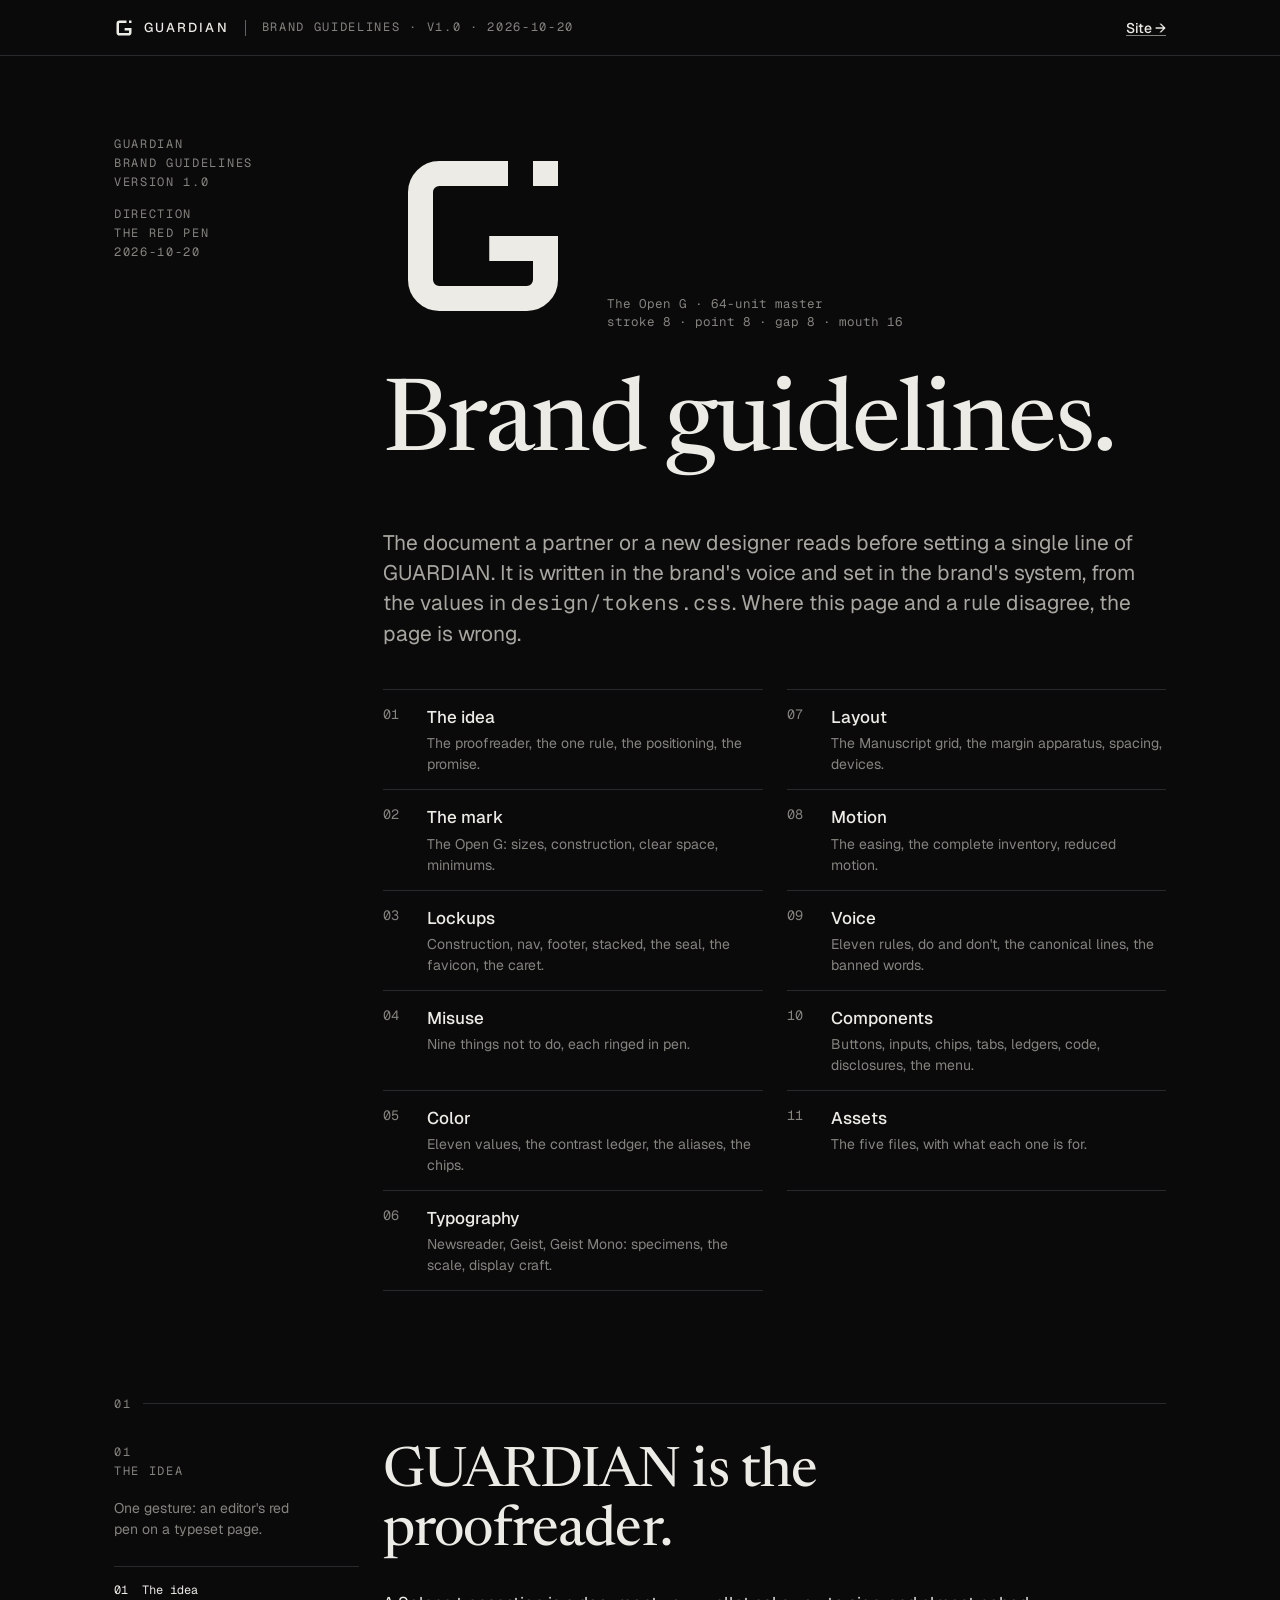
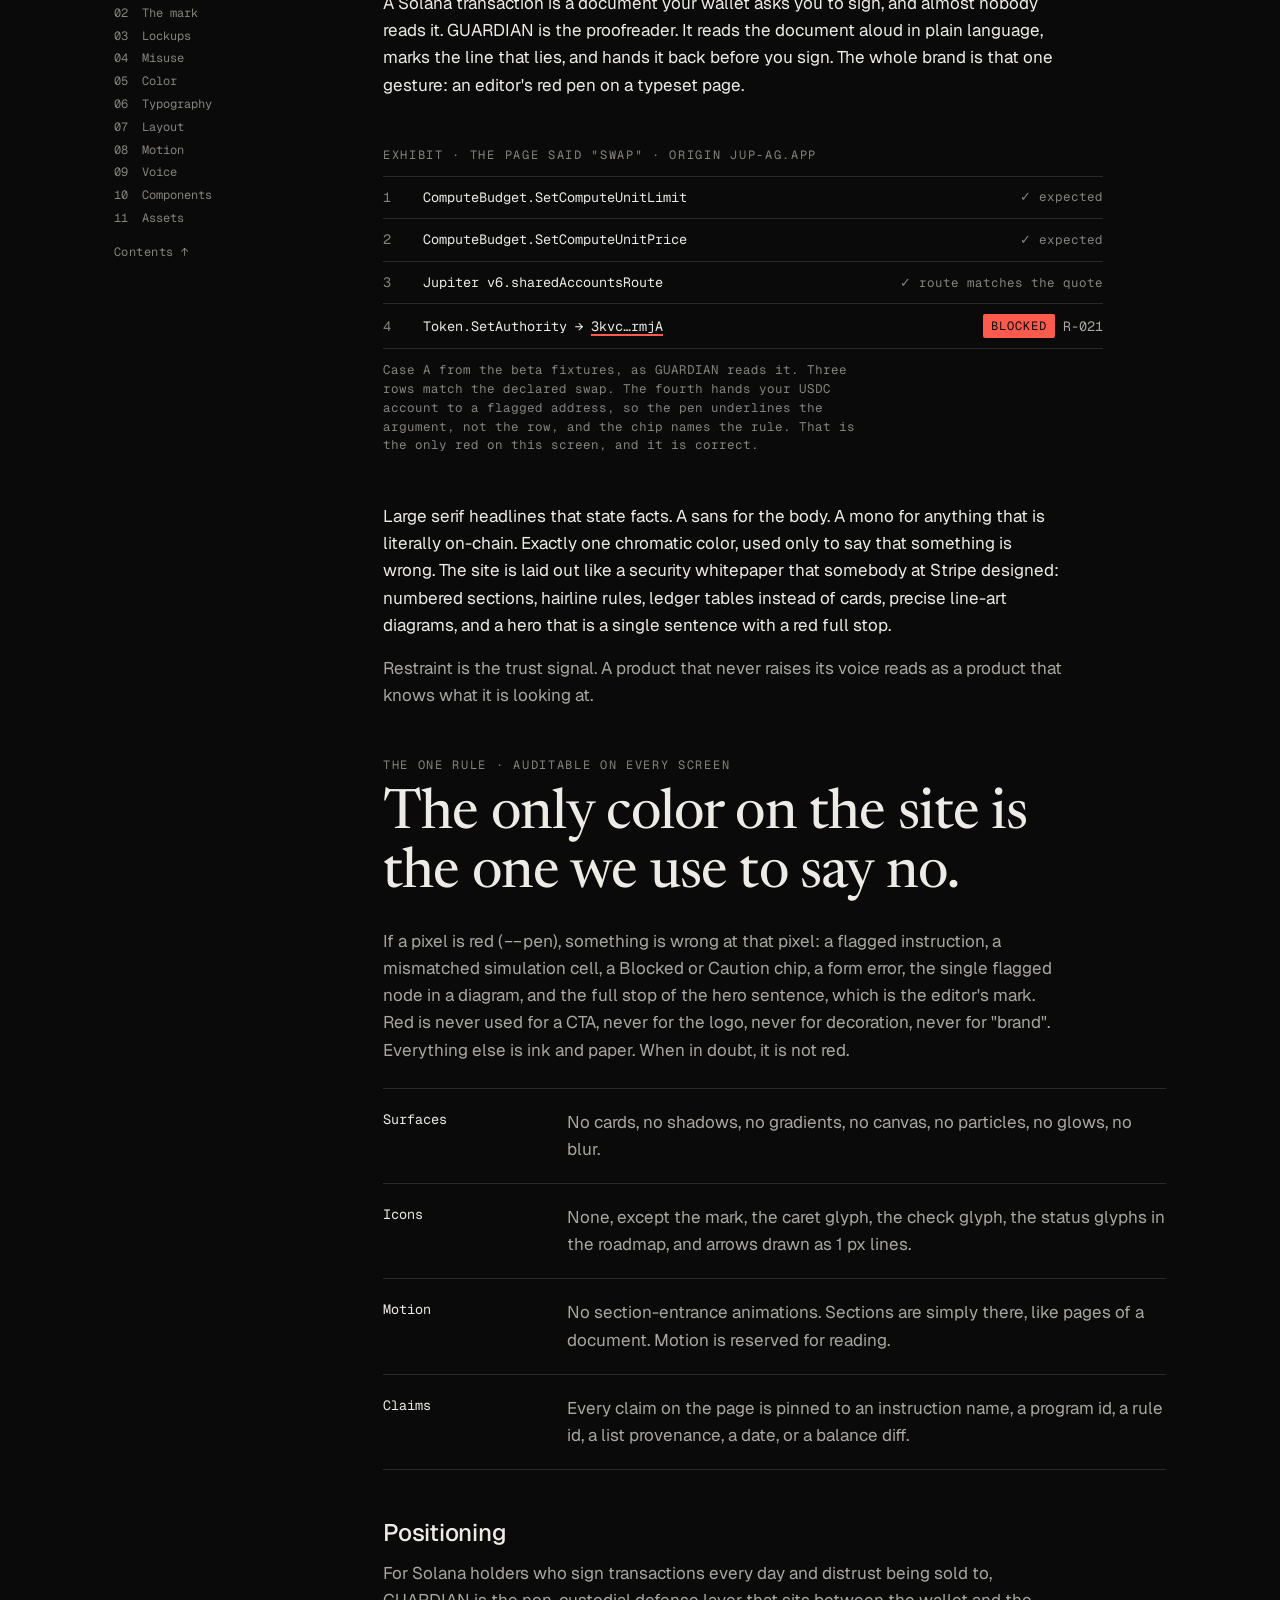
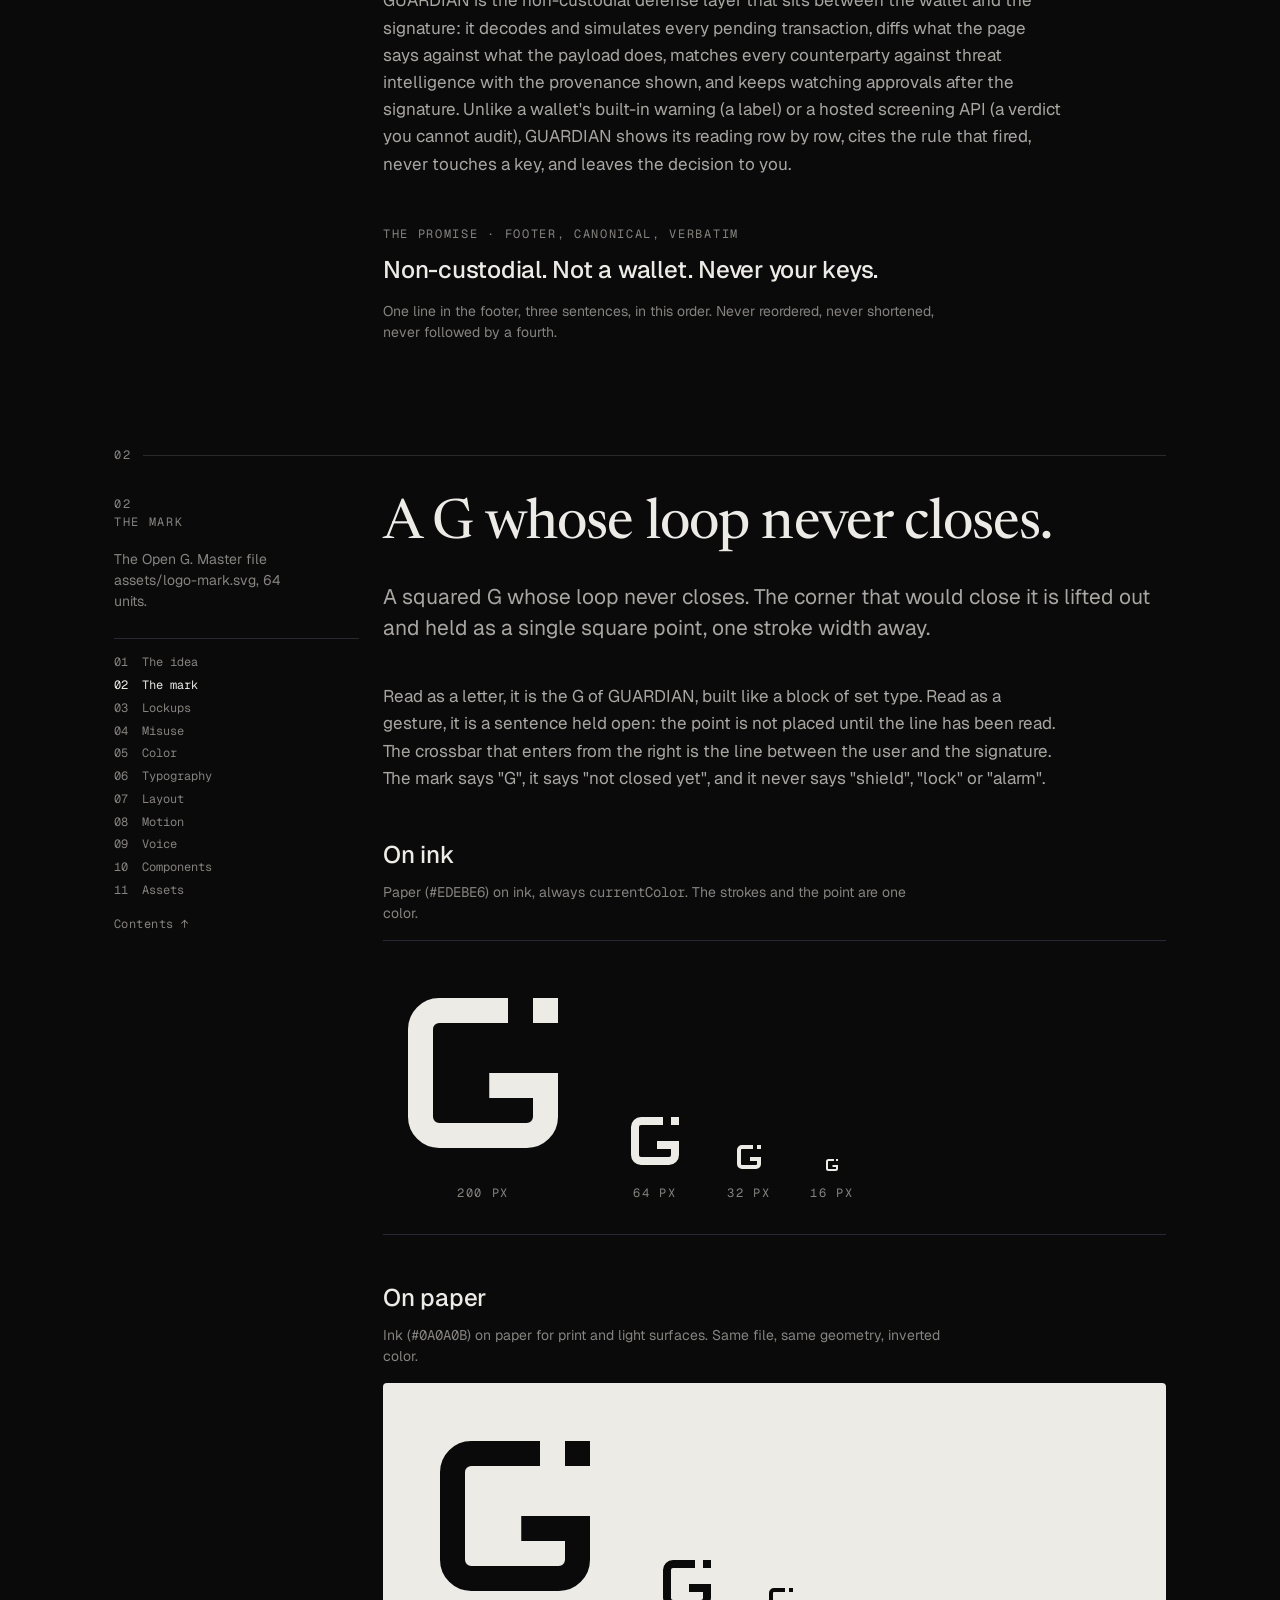
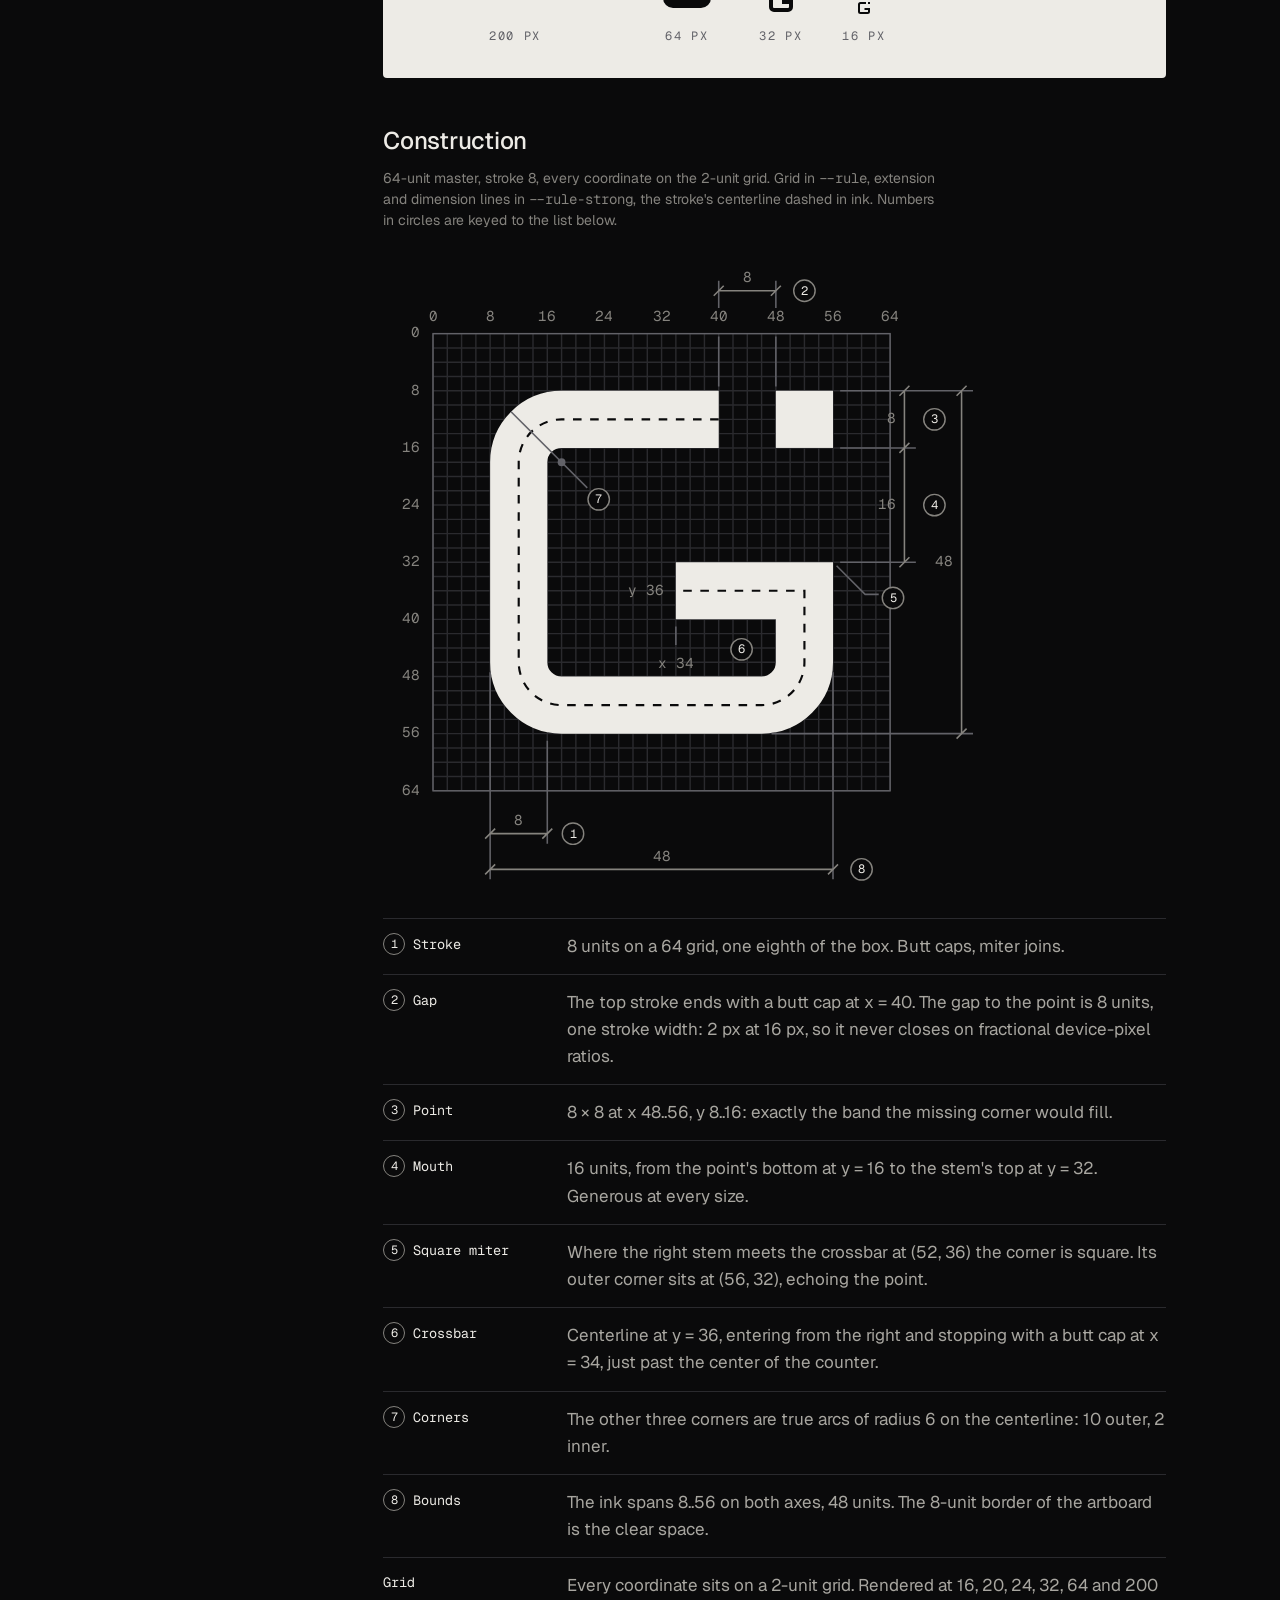
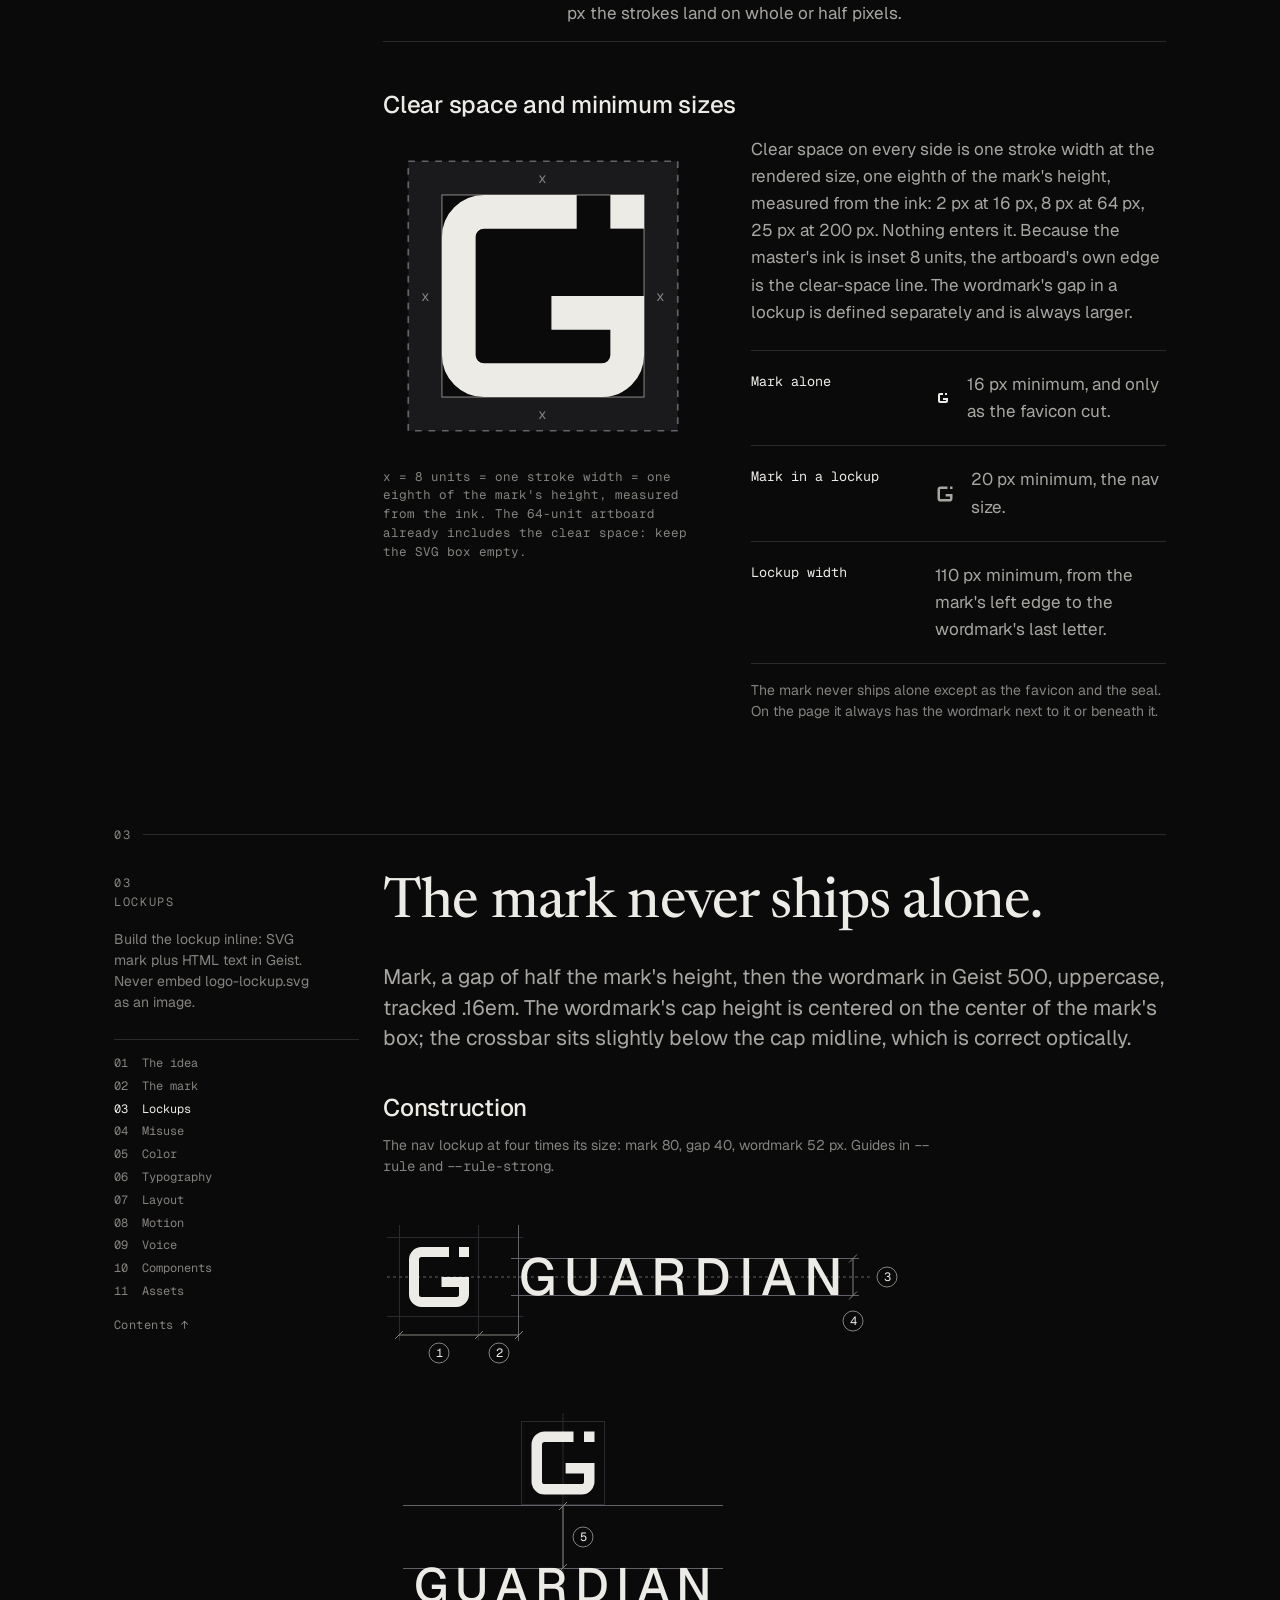
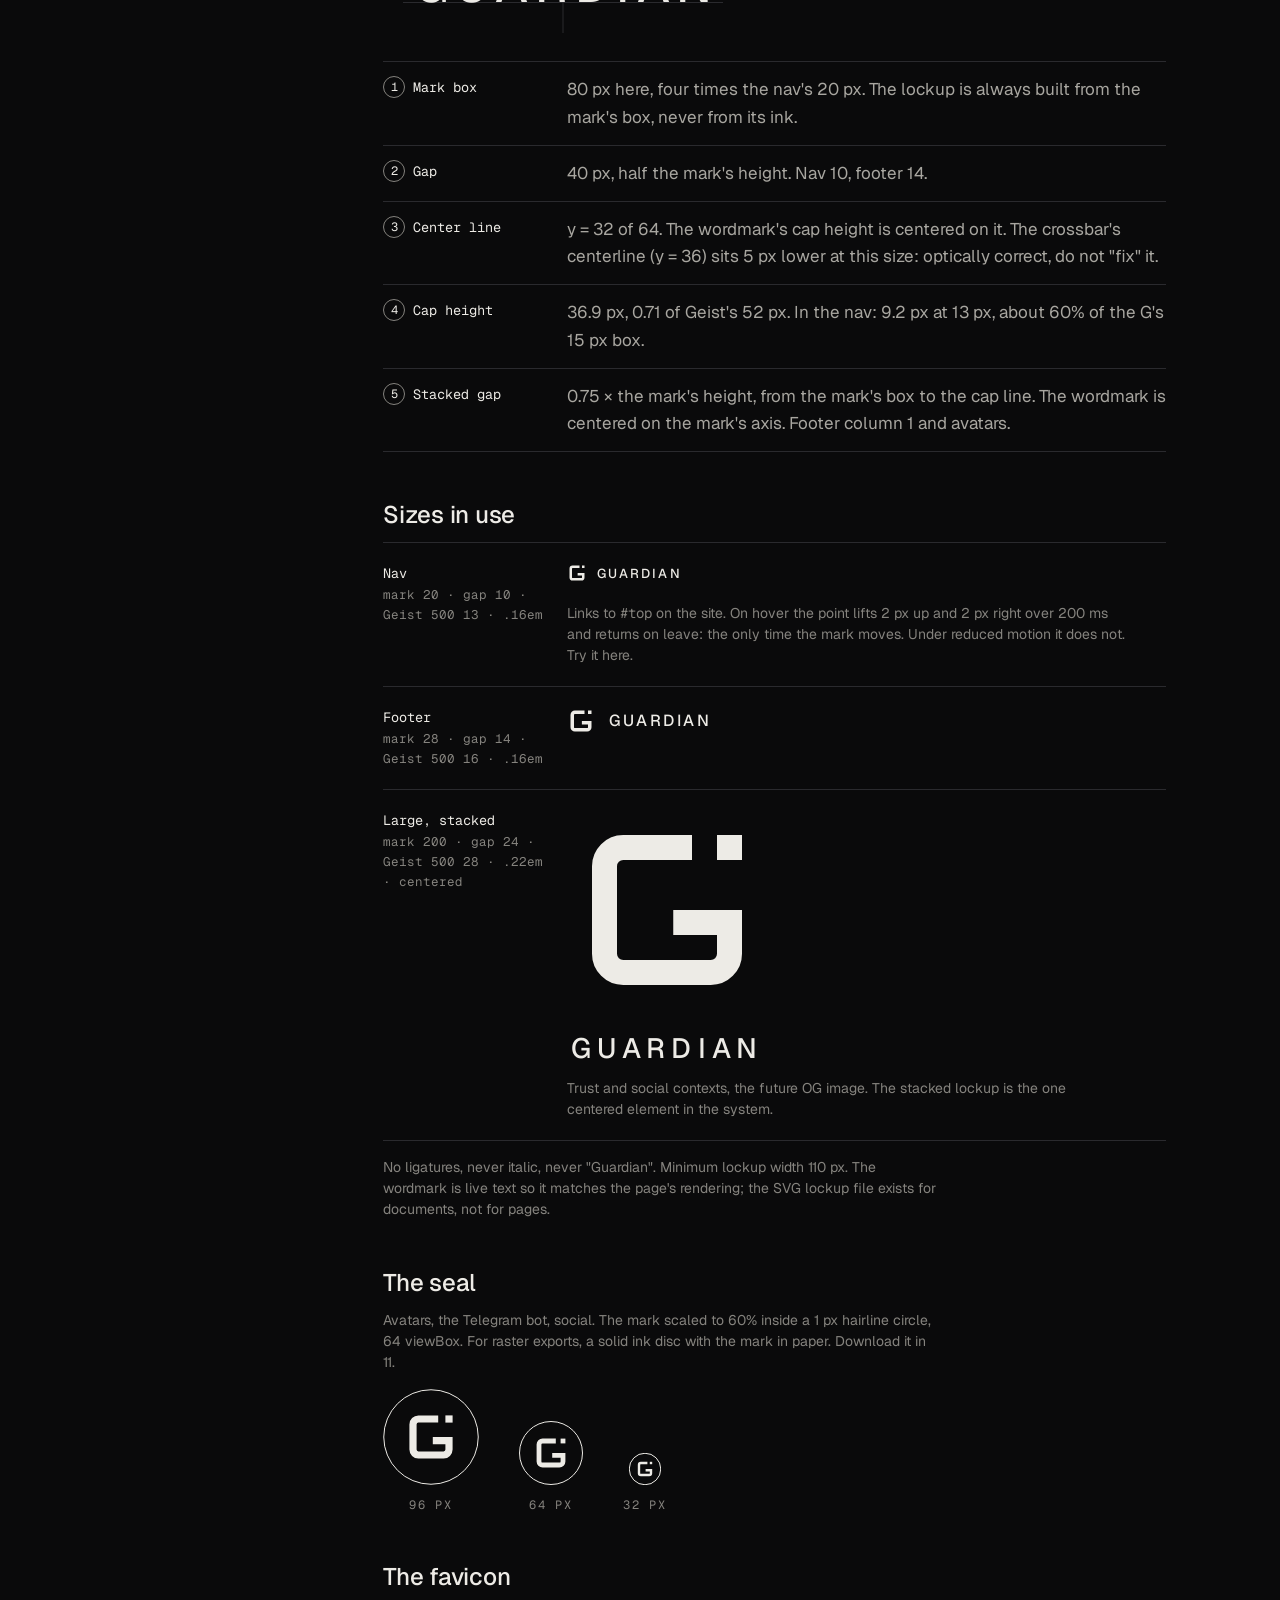
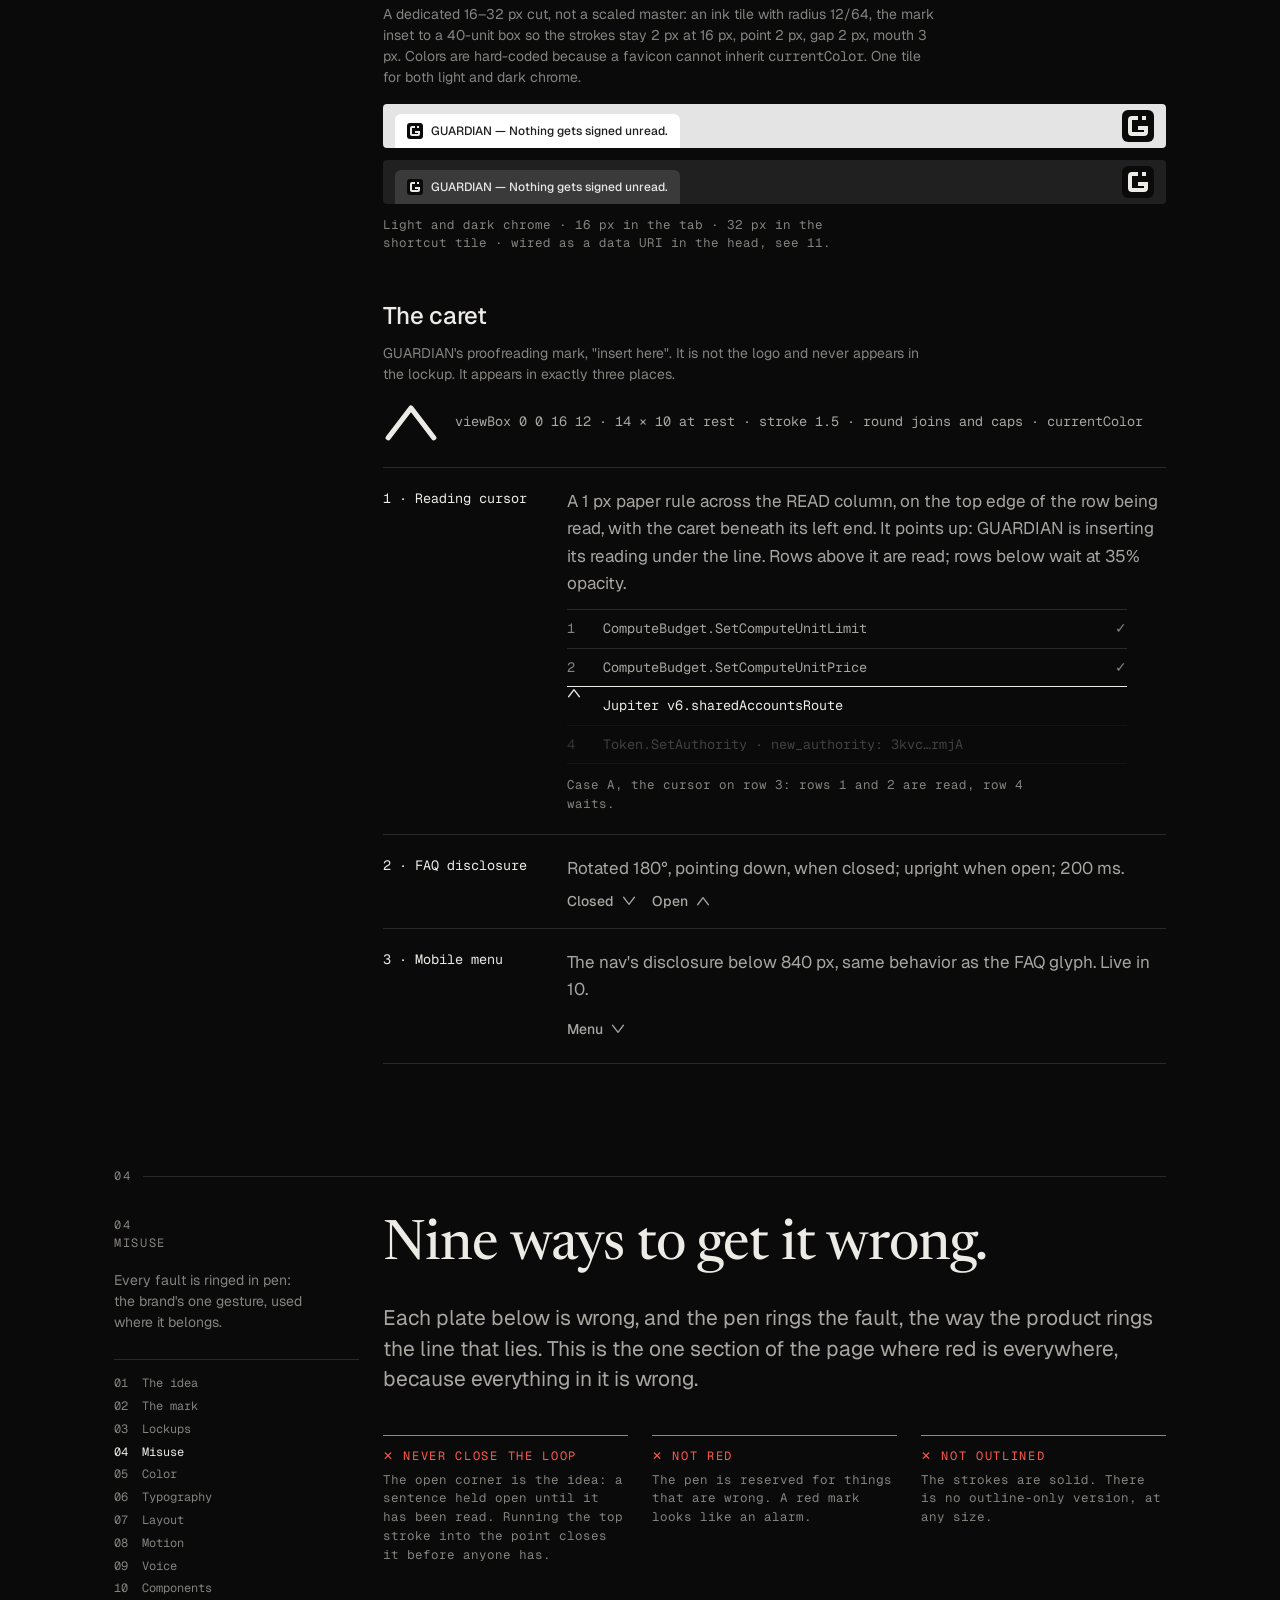
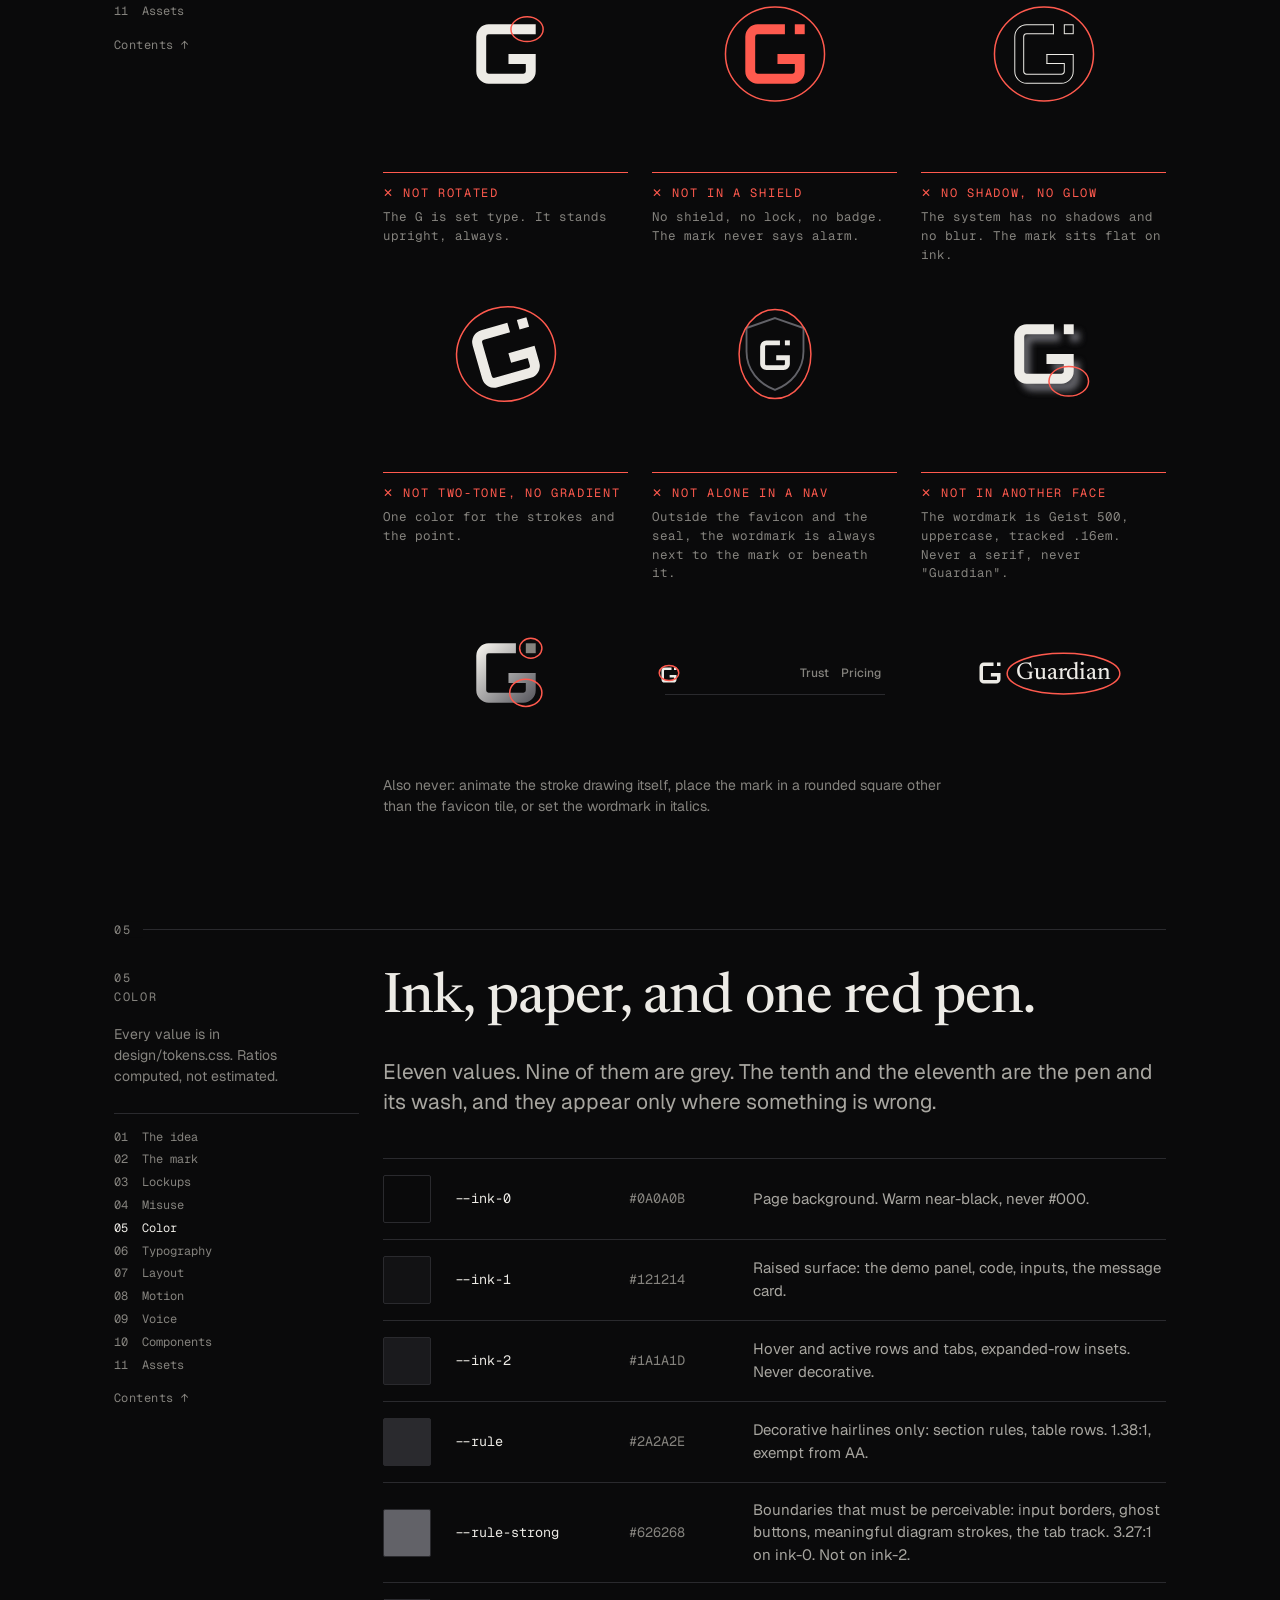
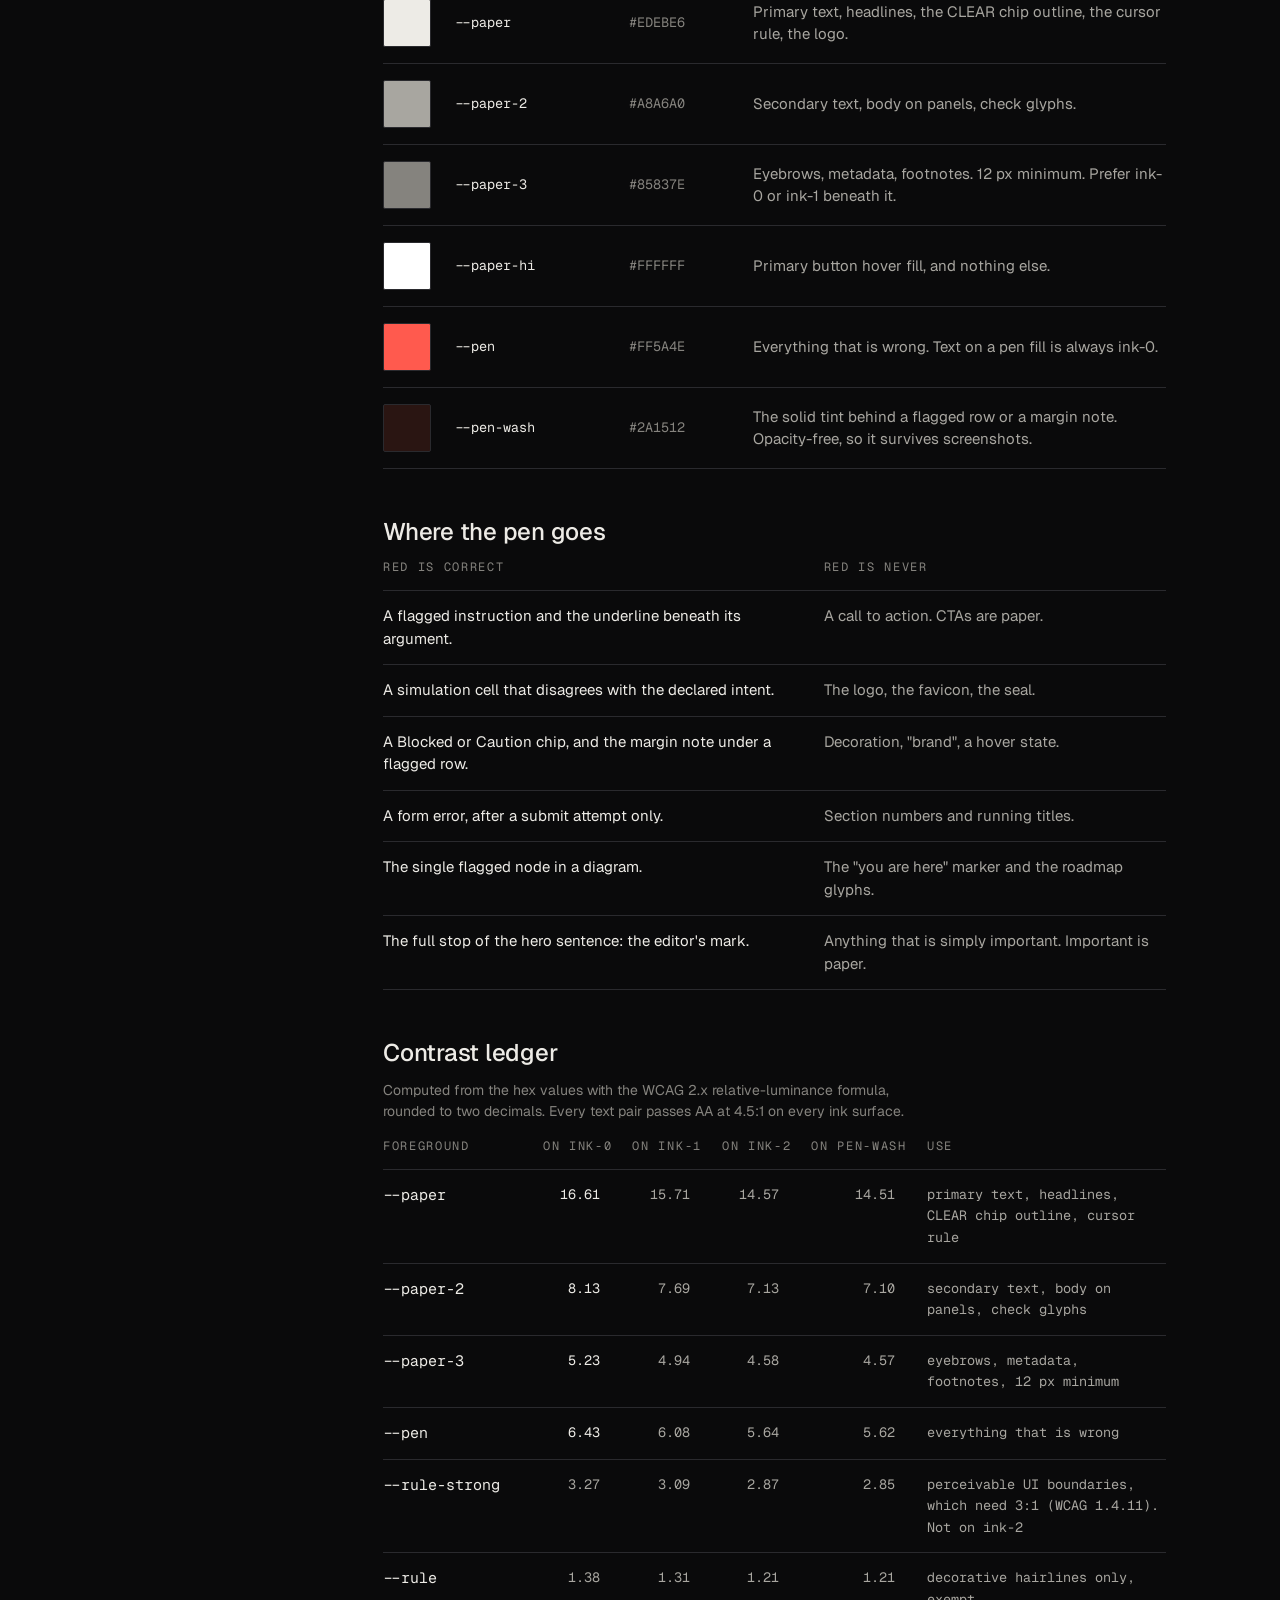
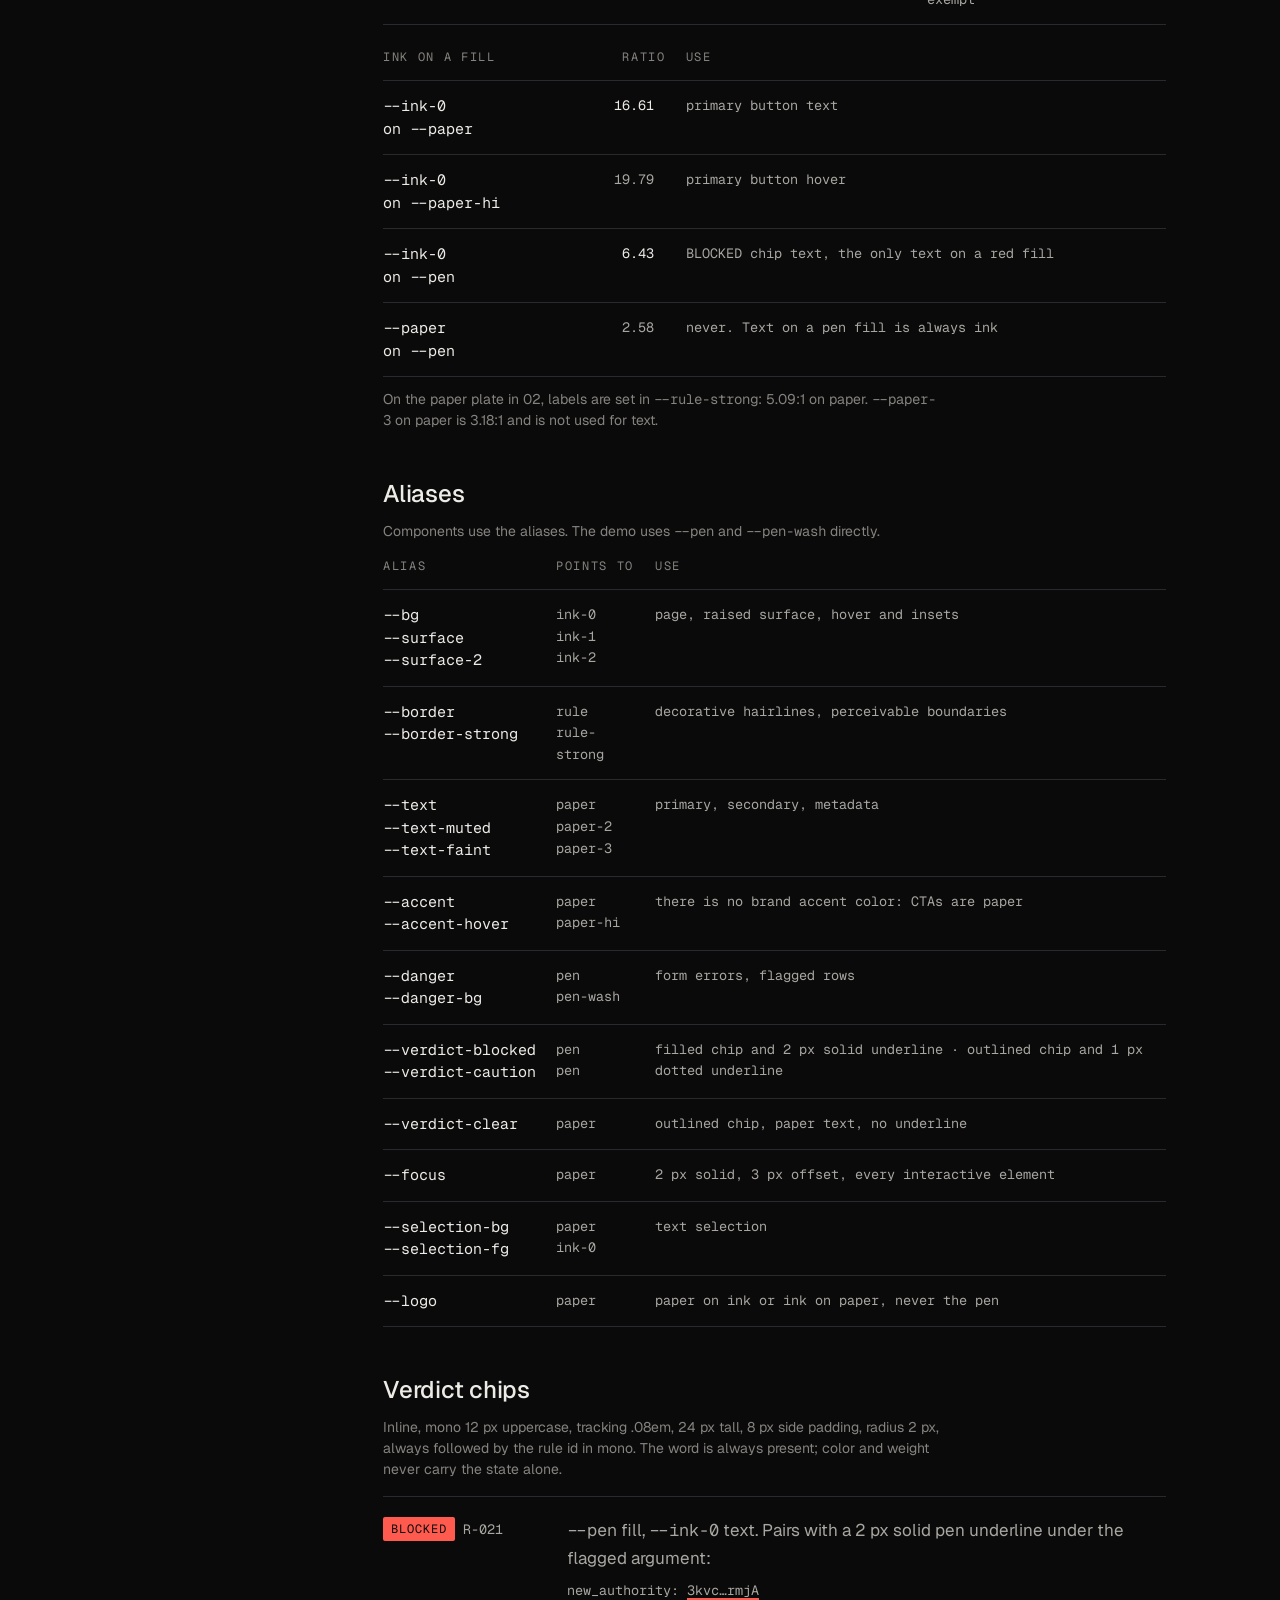
==== commit fca78d65: "Apply review fixes to site and brand guidelines Five reviewers (visual craft, copy and voice, access" ====
--- a/brand.html
+++ b/brand.html
@@ -146,7 +146,7 @@
 ul, ol { margin: 0; padding: 0; list-style: none; }
 a { color: inherit; }
 svg { display: block; }
-button, input { font: inherit; color: inherit; }
+button, input, select { font: inherit; color: inherit; margin: 0; }
 :focus-visible { outline: 2px solid var(--focus); outline-offset: 3px; }
 .sr-only { position: absolute; width: 1px; height: 1px; padding: 0; margin: -1px; overflow: hidden; clip: rect(0 0 0 0); white-space: nowrap; border: 0; }
 .skip { position: absolute; top: -200px; left: 16px; z-index: var(--z-skip); padding: 10px 14px; background: var(--ink-0); color: var(--paper); font: 500 14px / 1 var(--font-body); text-decoration: none; outline: 2px solid var(--paper); }
@@ -154,7 +154,9 @@
 
 /* ---- Type ---------------------------------------------------------------- */
 .eyebrow { display: block; font: 400 var(--t-eyebrow) / var(--lh-eyebrow) var(--font-mono); letter-spacing: var(--ls-eyebrow); text-transform: uppercase; color: var(--paper-3); }
-.mono, .addr { font-family: var(--font-mono); font-variant-numeric: tabular-nums; font-feature-settings: "tnum"; overflow-wrap: anywhere; }
+.mono, .addr { font-family: var(--font-mono); font-variant-numeric: tabular-nums; font-feature-settings: "tnum"; }
+.addr { white-space: nowrap; }
+.pid { overflow-wrap: anywhere; } /* full program ids only: 44 characters do not fit 280 px */
 .h1, .h2, .pull { font-family: var(--font-display); font-weight: var(--display-wght); font-optical-sizing: none; font-variation-settings: "opsz" var(--display-opsz); color: var(--paper); }
 .h1 { font-size: var(--t-h1); line-height: var(--lh-h1); letter-spacing: var(--ls-h1); margin-bottom: .5em; }
 .h2 { font-size: var(--t-h2); line-height: var(--lh-h2); letter-spacing: var(--ls-h2); margin-bottom: .5em; }
@@ -170,28 +172,45 @@
 .note { font: 400 var(--t-mono-sm) / 1.5 var(--font-mono); color: var(--paper-3); max-width: var(--measure); }
 .m-mono { font: 400 var(--t-mono) / var(--lh-mono) var(--font-mono); font-variant-numeric: tabular-nums; }
 
-/* ---- Layout: the Manuscript grid (BRIEF §6) ----------------------------- */
+/* ---- Layout: the Manuscript grid (BRIEF §6), same values as index.html --- */
 .container { max-width: var(--container); margin: 0 auto; padding: 0 var(--gutter); }
-.sec { position: relative; padding-top: 40px; scroll-margin-top: var(--scroll-margin); }
-.sec-rule { position: relative; height: 1px; margin-bottom: 32px; background: var(--rule); }
-.sec-no { position: absolute; left: 0; top: 50%; transform: translateY(-50%); padding-right: 12px; background: var(--ink-0); font: 400 var(--t-eyebrow) / var(--lh-eyebrow) var(--font-mono); letter-spacing: var(--ls-eyebrow); color: var(--paper-3); }
-.margin { display: none; }
-.sec-line { margin-bottom: 24px; }
+.sec { position: relative; padding-top: var(--section-pad-sm); scroll-margin-top: var(--scroll-margin); }
+.sec-rule { position: relative; height: 1px; background: var(--rule); }
+.sec-no { position: absolute; left: 0; top: 50%; transform: translateY(-50%); padding-right: var(--s-3); background: var(--ink-0); font: 400 var(--t-eyebrow) / var(--lh-eyebrow) var(--font-mono); letter-spacing: var(--ls-eyebrow); color: var(--paper-3); }
+/* Below 1024 the apparatus is one mono line ON the rule: "02 / The mark", and "Contents ↑" at its right end */
+.margin { position: relative; display: flex; align-items: center; justify-content: space-between; gap: var(--s-4); margin: -9px 0 var(--s-6); }
+.m-run { display: flex; gap: var(--s-2); padding-right: var(--s-3); background: var(--ink-0); }
+.m-run .eyebrow + .eyebrow::before { content: "/"; margin-right: var(--s-2); }
+.margin .footnote, .margin .mini { display: none; }
+.m-up { flex: none; padding-left: var(--s-3); background: var(--ink-0); font: 400 var(--t-eyebrow) / var(--lh-eyebrow) var(--font-mono); letter-spacing: .04em; color: var(--paper-3); text-decoration: none; }
+.m-up:hover { color: var(--paper); }
+.sec-no { display: none; }
 .text { min-width: 0; }
-.text > .h2 { max-width: calc(100% * 8 / 9 - 24px / 9); }
+.text > .h2 { max-width: 20ch; }
 .block { margin-top: var(--block-gap-sm); }
 .block-lg { margin-top: 48px; }
 .titleblock { padding-top: 48px; }
+.titleblock .margin { display: none; }
+.title-line { margin-bottom: 32px; }
 @media (min-width: 600px) { .container { padding: 0 var(--gutter-md); } }
 @media (min-width: 1024px) {
   .container { padding: 0 var(--gutter-lg); }
-  .sec { display: grid; grid-template-columns: repeat(12, minmax(0, 1fr)); column-gap: var(--col-gap); padding-top: 64px; }
-  .sec-rule { grid-column: 1 / -1; margin-bottom: 48px; }
-  .margin { display: flex; flex-direction: column; gap: 2px; grid-column: 1 / 4; position: sticky; top: var(--sticky-top); align-self: start; }
-  .margin .gap { height: 12px; }
-  .margin .footnote { margin-top: 12px; font: 400 var(--t-small) / var(--lh-small) var(--font-body); letter-spacing: 0; text-transform: none; color: var(--paper-3); max-width: 24ch; }
-  .sec-line { display: none; }
+  .sec { display: grid; grid-template-columns: repeat(12, minmax(0, 1fr)); column-gap: var(--col-gap); padding-top: var(--section-pad); }
+  .sec-rule { grid-column: 1 / -1; margin-bottom: 40px; }
+  .sec-no { display: block; }
+  .margin, .titleblock .margin { grid-column: 1 / 4; position: sticky; top: var(--sticky-top); align-self: start; display: flex; flex-direction: column; align-items: flex-start; justify-content: flex-start; gap: 2px; margin: 0; }
+  .m-run { flex-direction: column; gap: 2px; padding: 0; background: none; }
+  .m-run .eyebrow + .eyebrow::before { content: none; }
+  .m-run .gap { height: 12px; }
+  .margin .footnote { display: block; margin-top: var(--s-4); max-width: 22ch; font: 400 var(--t-small) / var(--lh-small) var(--font-body); color: var(--paper-3); }
+  .margin .mini { display: block; width: 100%; max-width: 24ch; margin-top: var(--s-5); padding-top: var(--s-3); border-top: 1px solid var(--rule); }
+  .mini a { display: block; font: 400 var(--t-eyebrow) / 1.9 var(--font-mono); color: var(--paper-3); text-decoration: none; white-space: nowrap; }
+  .mini a:hover { color: var(--paper-2); }
+  .mini .is-here a { color: var(--paper); }
+  .m-up { margin-top: var(--s-3); padding: 0; background: none; }
+  .title-line { display: none; }
   .text { grid-column: 4 / -1; }
+  .text > .h2 { max-width: calc(100% * 8 / 9 - var(--col-gap) / 9); }
   .block { margin-top: var(--block-gap); }
   .block-lg { margin-top: 64px; }
   .titleblock { padding-top: 80px; }
@@ -235,17 +254,22 @@
 .link:hover { text-underline-offset: 4px; text-decoration-color: var(--paper); }
 .field { max-width: 360px; }
 .field .eyebrow { margin-bottom: 8px; }
-.input { display: block; width: 100%; height: var(--control-h); padding: 0 14px; background: var(--ink-1); border: 1px solid var(--rule-strong); border-radius: var(--r-control); color: var(--paper); font: 400 17px / 1 var(--font-body); }
+.input, .select { display: block; width: 100%; height: var(--control-h); padding: 0 14px; background: var(--ink-1); border: 1px solid var(--rule-strong); border-radius: var(--r-control); color: var(--paper); font: 400 17px / 1 var(--font-body); transition: border-color var(--d-fast) var(--ease); }
 .input::placeholder { color: var(--paper-3); opacity: 1; }
-.input:focus, .input.is-focus { border-color: var(--paper); }
+.input:focus, .select:focus, .input.is-focus { border-color: var(--paper); }
 .input.is-focus { outline: 2px solid var(--focus); outline-offset: 3px; }
 .input[aria-invalid="true"] { border-color: var(--pen); }
+.select-wrap { position: relative; }
+.select { appearance: none; -webkit-appearance: none; padding-right: 40px; cursor: pointer; }
+.select-wrap .caret { position: absolute; right: 14px; top: 50%; margin-top: -5px; color: var(--paper-2); pointer-events: none; transform: rotate(180deg); }
+.check { display: flex; align-items: center; gap: var(--s-3); font: 400 var(--t-small) / var(--lh-small) var(--font-body); color: var(--paper-2); cursor: pointer; }
+.check input { width: 18px; height: 18px; margin: 0; accent-color: var(--paper); cursor: pointer; }
 .error { margin-top: 8px; font-size: var(--t-small); line-height: var(--lh-small); color: var(--pen); }
 .chip { display: inline-flex; align-items: center; height: 24px; padding: 0 8px; border-radius: var(--r-chip); font: 400 12px / 1 var(--font-mono); letter-spacing: .08em; text-transform: uppercase; white-space: nowrap; vertical-align: middle; }
 .chip-blocked { background: var(--pen); color: var(--ink-0); }
 .chip-caution { border: 1px solid var(--pen); color: var(--pen); }
 .chip-clear { border: 1px solid var(--paper); color: var(--paper); }
-.rule-id { font: 400 var(--t-mono) / 1 var(--font-mono); color: var(--paper-2); margin-left: 8px; vertical-align: middle; }
+.rule-id { font: 400 var(--t-mono) / 1 var(--font-mono); color: var(--paper-2); margin-left: 8px; vertical-align: middle; white-space: nowrap; }
 .u-blocked { text-decoration-line: underline; text-decoration-style: solid; text-decoration-color: var(--pen); text-decoration-thickness: 2px; text-underline-offset: 3px; }
 .u-caution { text-decoration-line: underline; text-decoration-style: dotted; text-decoration-color: var(--pen); text-decoration-thickness: 1px; text-underline-offset: 3px; }
 
@@ -257,98 +281,233 @@
 .ruled dd { max-width: var(--measure); color: var(--paper-2); min-width: 0; }
 .ruled dd .lead-in { color: var(--paper); }
 .ruled-wide dd { max-width: none; }
-@media (min-width: 840px) { .ruled .row { grid-template-columns: 160px minmax(0, 1fr); column-gap: 24px; row-gap: 0; } }
-
-.ledger-wrap { overflow-x: auto; }
-.ledger { width: 100%; border-collapse: collapse; border-spacing: 0; }
+@media (min-width: 840px) {
+  .ruled .row { grid-template-columns: 160px minmax(0, 1fr); column-gap: 24px; row-gap: 0; }
+  .ruled .row.row-full { grid-template-columns: minmax(0, 1fr); row-gap: 16px; }
+}
+
+.ledger-wrap { overflow-x: auto; scrollbar-color: var(--rule-strong) var(--ink-0); }
+/* separate, not collapse: Chrome drops collapsed borders under sticky cells */
+.ledger { width: 100%; border-collapse: separate; border-spacing: 0; }
 .ledger caption { text-align: left; }
 .ledger th, .ledger td { padding: 14px 20px 14px 0; text-align: left; vertical-align: top; border-top: 1px solid var(--rule); }
 .ledger th:last-child, .ledger td:last-child { padding-right: 0; }
 .ledger tbody tr:last-child th, .ledger tbody tr:last-child td { border-bottom: 1px solid var(--rule); }
 .ledger thead th { padding-top: 0; border-top: 0; font: 400 var(--t-eyebrow) / var(--lh-eyebrow) var(--font-mono); letter-spacing: var(--ls-eyebrow); text-transform: uppercase; color: var(--paper-3); }
-.ledger tbody th { font: 400 15px / 1.5 var(--font-body); color: var(--paper); position: sticky; left: 0; background: var(--ink-0); min-width: 160px; }
+.ledger tbody th { font: 400 15px / 1.5 var(--font-body); color: var(--paper); position: sticky; left: 0; z-index: 1; background: var(--ink-0); min-width: 160px; }
 .ledger td { font: 400 var(--t-mono) / var(--lh-mono) var(--font-mono); font-variant-numeric: tabular-nums; color: var(--paper-2); }
+.ledger .mono { white-space: nowrap; }
 .ledger-nums td, .ledger-nums thead th { white-space: nowrap; }
+.ledger-nums td:not(.wrap), .ledger-nums thead th.num { text-align: right; }
+.ledger-nums td:not(.wrap) { padding-right: 32px; }
 .ledger .wrap { white-space: normal; min-width: 22ch; }
 .ledger .prose-cell { white-space: normal; font: 400 15px / 1.5 var(--font-body); min-width: 24ch; }
 .ledger .hi { color: var(--paper); }
-.ledger .fail { color: var(--pen); }
 .ledger-min { min-width: 640px; }
 .ledger-foot { margin-top: 12px; }
+.ledger .fam-display { font: 450 22px / 1.2 var(--font-display); font-optical-sizing: none; font-variation-settings: "opsz" 48; letter-spacing: -.01em; color: var(--paper); white-space: nowrap; }
+.ledger .fam-body { font: 500 18px / 1.3 var(--font-body); color: var(--paper); white-space: nowrap; }
+.ledger .fam-mono { font: 400 16px / 1.4 var(--font-mono); color: var(--paper); white-space: nowrap; }
 
 .codefig { max-width: 720px; }
 .code-head { display: flex; flex-wrap: wrap; justify-content: space-between; gap: 4px 16px; padding-bottom: 10px; }
 .code-head .eyebrow { white-space: nowrap; }
-.code { background: var(--ink-1); border: 1px solid var(--rule); border-radius: var(--r-panel); padding: 20px 24px; font: 400 var(--t-mono) / var(--lh-mono) var(--font-mono); color: var(--paper-2); overflow-x: auto; counter-reset: ln; }
+.code { background: var(--ink-1); border: 1px solid var(--rule); border-radius: var(--r-panel); padding: 20px 24px; font: 400 var(--t-mono) / var(--lh-mono) var(--font-mono); color: var(--paper-2); overflow-x: auto; counter-reset: ln; scrollbar-color: var(--rule-strong) var(--ink-1); }
 .code code { font: inherit; display: block; min-width: max-content; }
-.code .ln { display: block; white-space: pre; }
+/* inline lines: the newline between spans is the line break, so the pitch is exactly one line-height */
+.code .ln { display: inline; }
 .code .ln::before { counter-increment: ln; content: counter(ln); display: inline-block; width: 2ch; margin-right: 2ch; text-align: right; color: var(--paper-3); }
 .code .say { color: var(--paper); }
+/* wrapping variant: long URLs wrap under a hanging indent instead of scrolling */
+.code-wrap code { min-width: 0; }
+.code-wrap .ln { display: inline-block; width: 100%; white-space: pre-wrap; word-break: break-all; padding-left: 4ch; text-indent: -4ch; }
 
 .faq-item { border-top: 1px solid var(--rule); max-width: 760px; }
 .faq-item.last { border-bottom: 1px solid var(--rule); }
 .faq-item summary { display: flex; align-items: center; justify-content: space-between; gap: 16px; padding: 20px 0 8px; font: 500 20px / 1.35 var(--font-body); color: var(--paper); cursor: pointer; list-style: none; }
 .faq-item summary::-webkit-details-marker { display: none; }
 .faq-item:not([open]) summary { padding-bottom: 20px; }
-.faq-item .caret { flex: none; transform: rotate(180deg); transition: transform var(--d-base) var(--ease); }
+.faq-item .caret { flex: none; color: var(--paper-2); transform: rotate(180deg); transition: transform var(--d-base) var(--ease); }
 .faq-item[open] .caret { transform: none; }
 .faq-a { padding: 12px 0 24px; color: var(--paper-2); max-width: var(--measure); }
 .caret { display: inline-block; color: currentColor; }
 
+/* Tabs (§8.8) */
+.tabs { display: flex; overflow-x: auto; scroll-snap-type: x mandatory; border-bottom: 1px solid var(--rule); scrollbar-width: none; }
+.tabs::-webkit-scrollbar { display: none; }
+.tab { position: relative; flex: none; scroll-snap-align: start; padding: 10px 12px 12px; background: none; border: 0; border-radius: var(--r-control) var(--r-control) 0 0; font: 400 var(--t-mono) / var(--lh-mono) var(--font-mono); color: var(--paper-2); white-space: nowrap; cursor: pointer; transition: color var(--d-fast) var(--ease); }
+.tab::after { content: ""; position: absolute; left: 12px; right: 12px; bottom: -1px; height: 2px; }
+.tab:hover { background: var(--ink-2); color: var(--paper); }
+.tab[aria-selected="true"] { color: var(--paper); }
+.tab[aria-selected="true"]::after { background: var(--paper); }
+.tab:focus-visible { outline-offset: -3px; }
+.tab-panel { padding: 16px 0 0; }
+@media (min-width: 840px) {
+  .tabs { display: grid; grid-template-columns: minmax(0, 1.5fr) repeat(4, minmax(0, 1fr)); overflow: visible; }
+  .tab { white-space: normal; text-align: left; }
+}
+
+/* Mobile menu (§6.5), shown inside a phone-width frame */
+.phone { width: 100%; max-width: 320px; border: 1px solid var(--rule); border-radius: var(--r-panel); background: var(--ink-0); }
+.phone > summary { display: flex; align-items: center; justify-content: space-between; height: var(--nav-h); padding: 0 16px; list-style: none; cursor: pointer; user-select: none; }
+.phone > summary::-webkit-details-marker { display: none; }
+.phone[open] > summary { border-bottom: 1px solid var(--rule); }
+.phone .m-label { display: inline-flex; align-items: center; gap: var(--s-2); font: 500 var(--t-small) / 1 var(--font-body); color: var(--paper-2); }
+.phone[open] .m-label { color: var(--paper); }
+.phone .m-label .caret { transform: rotate(180deg); transition: transform var(--d-base) var(--ease); }
+.phone[open] .m-label .caret { transform: none; }
+.phone > summary:focus-visible { outline-offset: -3px; }
+.menu-panel { padding: 8px 16px 24px; }
+.menu-panel a:not(.btn) { display: block; padding: var(--s-4) 0; border-top: 1px solid var(--rule); font: 500 var(--t-body) / 1.3 var(--font-body); color: var(--paper); text-decoration: none; }
+.menu-panel a:not(.btn):first-child { border-top: 0; }
+.menu-panel .status { display: block; padding: var(--s-4) 0; border-top: 1px solid var(--rule); font: 400 var(--t-mono-sm) / 1 var(--font-mono); color: var(--paper-3); }
+.menu-panel .btn { margin-top: var(--s-2); width: 100%; }
+.phones { display: grid; grid-template-columns: minmax(0, 1fr); gap: 24px; align-items: start; }
+@media (min-width: 840px) { .phones { grid-template-columns: repeat(2, minmax(0, 320px)); } }
+
+/* Form states */
+.form-done { font: 500 var(--t-lead) / var(--lh-lead) var(--font-body); color: var(--paper); }
+.states { display: grid; gap: 20px; }
+
+/* A flagged instruction row, as the demo draws it */
+.flag-row { display: grid; grid-template-columns: 24px minmax(0, 1fr); gap: 4px 0; padding: 12px 14px; background: var(--pen-wash); border-radius: 2px; font: 400 var(--t-mono) / var(--lh-mono) var(--font-mono); color: var(--paper-2); max-width: 640px; }
+.flag-row .n { color: var(--paper-3); }
+.flag-row .ins { color: var(--paper); }
+.flag-row .st { grid-column: 2; color: var(--pen); }
+
 /* ---- Page plates --------------------------------------------------------- */
-.toc .row { padding: 14px 0; }
+.title-mark { display: flex; align-items: flex-end; gap: 24px; flex-wrap: wrap; margin-bottom: 40px; }
+.title-mark svg { width: 200px; height: 200px; color: var(--logo); flex: none; }
+.title-mark figcaption { padding-bottom: 4px; }
+.toc { display: grid; grid-template-columns: minmax(0, 1fr); }
+.toc .row { grid-template-columns: 32px minmax(0, 1fr); column-gap: 12px; row-gap: 0; padding: 14px 0; border-top: 1px solid var(--rule); }
+.toc .row:last-child { border-bottom: 1px solid var(--rule); }
+.toc dt { color: var(--paper-3); }
 .toc dd a { color: var(--paper); text-decoration: none; font-weight: 500; }
 .toc dd a:hover { text-decoration: underline; text-decoration-color: var(--paper-3); text-underline-offset: 3px; }
 .toc .desc { display: block; margin-top: 2px; font-size: var(--t-small); line-height: var(--lh-small); color: var(--paper-3); }
-
-.rule-large { margin-top: 12px; }
-.promise-lines { font: 500 var(--t-h3) / var(--lh-h3) var(--font-body); letter-spacing: var(--ls-h3); color: var(--paper); }
+@media (min-width: 840px) { .toc .row { grid-template-columns: 32px minmax(0, 1fr); } }
+@media (min-width: 1024px) {
+  .toc { grid-template-columns: repeat(2, minmax(0, 1fr)); grid-template-rows: repeat(6, auto); grid-auto-flow: column; column-gap: 24px; }
+  .toc .row { border-top: 0; border-bottom: 1px solid var(--rule); }
+  .toc .row:nth-child(1), .toc .row:nth-child(7) { border-top: 1px solid var(--rule); }
+}
+
+/* The exhibit in 01: the red pen's gesture on a real payload */
+.exhibit { max-width: 720px; }
+.ex-rows { margin-top: 12px; border-top: 1px solid var(--rule); font: 400 var(--t-mono) / var(--lh-mono) var(--font-mono); font-variant-numeric: tabular-nums; }
+.ex-rows li { display: grid; grid-template-columns: 24px minmax(0, 1fr); gap: 2px 0; padding: 10px 0; border-bottom: 1px solid var(--rule); color: var(--paper); }
+.ex-rows .n { color: var(--paper-3); }
+.ex-rows .st { grid-column: 2; color: var(--paper-3); font-size: var(--t-mono-sm); white-space: nowrap; }
+.ex-rows .st .chip { margin-right: 0; }
+@media (min-width: 600px) {
+  .ex-rows li { grid-template-columns: 24px minmax(0, 1fr) auto; column-gap: 16px; align-items: center; }
+  .ex-rows .st { grid-column: 3; text-align: right; }
+}
+.ex-cap { margin-top: 12px; }
+
+.promise-line { font: 500 var(--t-h3) / var(--lh-h3) var(--font-body); letter-spacing: var(--ls-h3); color: var(--paper); }
 
 .mark-row { display: flex; flex-wrap: wrap; align-items: flex-end; gap: 24px 40px; padding: 32px 0; border-top: 1px solid var(--rule); border-bottom: 1px solid var(--rule); }
 .mark-item { display: flex; flex-direction: column; align-items: center; gap: 12px; }
+@media (max-width: 599px) {
+  .mark-row { display: grid; grid-template-columns: repeat(3, auto); justify-content: start; align-items: end; gap: 24px 32px; }
+  .mark-row .mark-item:first-child { grid-column: 1 / -1; align-items: flex-start; }
+}
 .plate-paper { background: var(--paper); color: var(--ink-0); border-radius: var(--r-panel); padding: 0 32px; }
 .plate-paper .mark-row { border-color: transparent; }
 .plate-paper .eyebrow { color: var(--rule-strong); }
-
-.plate-wrap { overflow-x: auto; padding-bottom: 4px; }
-.construction { width: 545px; height: 460px; max-width: none; }
-.construction text { font-family: var(--font-mono); font-size: 2.4px; fill: var(--paper-3); }
-.construction .on-paper { fill: var(--ink-0); }
+@media (max-width: 599px) { .plate-paper { padding: 0 20px; } }
+
+/* Drawings: dimension values (.dv), axis numbers (.ax), numbered callouts (.mk) keyed to a ruled list */
+.drawing { width: 100%; height: auto; overflow: visible; }
+.drawing text { font-family: var(--font-mono); fill: var(--paper-3); }
+.mk circle { fill: var(--ink-0); stroke: var(--paper-3); }
+.mk text { fill: var(--paper); text-anchor: middle; dominant-baseline: central; }
+.mk { transform-box: fill-box; transform-origin: center; }
+.construction { max-width: 600px; }
+.construction .ax, .construction .dv { font-size: 2px; }
+.construction .mk circle { stroke-width: .2px; }
+.construction .mk text { font-size: 1.7px; }
+@media (max-width: 679px) {
+  .construction .ax, .construction .dv { font-size: 2.6px; }
+  .construction .mk { transform: scale(1.5); }
+}
+@media (max-width: 479px) {
+  .construction .ax { display: none; }
+  .construction .dv { font-size: 3.6px; }
+  .construction .mk { transform: scale(2.15); }
+}
+.lockplate { max-width: 530px; }
+.stackplate { max-width: 360px; }
+.lockplate .mk text, .stackplate .mk text { font-size: 12px; }
+.lockplate .mk circle, .stackplate .mk circle { stroke-width: 1px; }
+.lockplate .word, .stackplate .word { font-family: var(--font-body); font-weight: 500; letter-spacing: .16em; fill: var(--paper); font-variant-ligatures: none; }
+@media (max-width: 599px) { .lockplate .mk { transform: scale(1.9); } .stackplate .mk { transform: scale(1.35); } }
+.key { margin-top: 20px; }
+.key .row { padding: 14px 0; }
+.key dt { white-space: nowrap; }
+.key .num { display: inline-grid; place-items: center; width: 22px; height: 22px; margin-right: 8px; border: 1px solid var(--paper-3); border-radius: 50%; font-size: 12px; line-height: 1; color: var(--paper); vertical-align: 1px; }
+
 .clearspace { width: 100%; max-width: 320px; height: auto; }
-.clearspace text { font-family: var(--font-mono); font-size: 4.6px; fill: var(--paper-3); }
+.clearspace text { font-family: var(--font-mono); font-size: 3.4px; fill: var(--paper-3); }
 .fig-cap { margin-top: 12px; }
 .two-up { display: grid; grid-template-columns: minmax(0, 1fr); gap: 32px; }
 @media (min-width: 840px) { .two-up { grid-template-columns: 320px minmax(0, 1fr); gap: 48px; align-items: start; } }
-.minsize { display: flex; align-items: center; gap: 16px; flex-wrap: wrap; }
+.minsize { display: flex; align-items: center; gap: 16px; }
+.minsize svg { flex: none; }
 
 .seal-row { display: flex; align-items: flex-end; gap: 40px; flex-wrap: wrap; }
 .chrome { display: flex; align-items: flex-end; gap: 16px; height: 44px; padding: 0 12px; border-radius: 4px; }
 .chrome + .chrome { margin-top: 12px; }
 .chrome-light { background: #E4E4E4; color: #1E1E1E; }
 .chrome-dark { background: #202020; color: #E6E6E6; }
-.chrome .tab { display: flex; align-items: center; gap: 8px; height: 34px; padding: 0 12px; border-radius: 6px 6px 0 0; font: 500 12px / 1 var(--font-body); white-space: nowrap; overflow: hidden; min-width: 0; }
-.chrome .tab span { overflow: hidden; text-overflow: ellipsis; }
-.chrome-light .tab { background: #FFFFFF; }
-.chrome-dark .tab { background: #3A3A3A; }
+.chrome .tab-c { display: flex; align-items: center; gap: 8px; height: 34px; padding: 0 12px; border-radius: 6px 6px 0 0; font: 500 12px / 1 var(--font-body); white-space: nowrap; overflow: hidden; min-width: 0; }
+.chrome .tab-c span { overflow: hidden; text-overflow: ellipsis; }
+.chrome-light .tab-c { background: #FFFFFF; }
+.chrome-dark .tab-c { background: #3A3A3A; }
 .chrome .tile { margin-left: auto; align-self: center; flex: none; }
-.caret-uses .demo { margin-top: 8px; }
-.cursor-demo { position: relative; padding-top: 12px; border-top: 1px solid var(--paper); max-width: 520px; }
-.cursor-demo .caret { position: absolute; top: -6px; left: 0; }
+.caret-uses .demo { margin-top: 12px; }
+/* The reading cursor, as index.html draws it: a 1px paper rule on the top edge of the current row,
+   the caret hanging beneath its left end, pointing up */
+.cursor-demo { max-width: 560px; font: 400 var(--t-mono) / var(--lh-mono) var(--font-mono); }
+.cd-row { display: grid; grid-template-columns: 24px minmax(0, 1fr) auto; column-gap: 12px; padding: 8px 0; border-top: 1px solid var(--rule); color: var(--paper-2); }
+.cd-row .n { color: var(--paper-3); }
+.cd-row .ok { color: var(--paper-3); }
+.cd-row.is-cur { position: relative; border-top-color: var(--paper); color: var(--paper); }
+.cd-row.is-cur .caret { position: absolute; left: 0; top: 1px; color: var(--paper); }
+.cd-row.is-cur .n { visibility: hidden; }
+.cd-row.is-next { opacity: .35; border-bottom: 1px solid var(--rule); }
 .menu-demo { display: inline-flex; align-items: center; gap: 8px; font: 500 14px / 1 var(--font-body); color: var(--paper-2); }
 
+/* Misuse plates: each wrong feature is ringed in pen, the editor's mark */
 .misuse { display: grid; grid-template-columns: repeat(2, minmax(0, 1fr)); gap: 40px 24px; }
 @media (min-width: 840px) { .misuse { grid-template-columns: repeat(3, minmax(0, 1fr)); } }
-.mis { display: flex; flex-direction: column; border-top: 1px solid var(--pen); padding-top: 12px; }
+.mis { display: flex; flex-direction: column; border-top: 1px solid var(--pen); padding-top: 12px; min-width: 0; }
 .mis figcaption { font: 400 var(--t-eyebrow) / var(--lh-eyebrow) var(--font-mono); letter-spacing: var(--ls-eyebrow); text-transform: uppercase; color: var(--pen); }
 .mis .why { display: block; margin-top: 6px; font: 400 var(--t-mono-sm) / 1.5 var(--font-mono); letter-spacing: 0; text-transform: none; color: var(--paper-3); }
-.mis-plate { height: 160px; display: grid; place-items: center; margin-top: auto; padding-top: 8px; }
-.mis-plate svg { width: 80px; height: 80px; }
+.mis-plate { height: 168px; display: grid; place-items: center; margin-top: auto; padding-top: 12px; color: var(--paper); }
+.mis-plate > svg { width: 104px; height: 104px; overflow: visible; }
+.ring { fill: none; stroke: var(--pen); stroke-width: 1.5px; vector-effect: non-scaling-stroke; }
+.pen-ring { position: relative; display: inline-block; }
+.pen-ring > svg { position: absolute; left: -10px; top: -8px; width: calc(100% + 20px); height: calc(100% + 16px); overflow: visible; pointer-events: none; }
+.mis-red { color: var(--pen); }
+.mis-shadow { color: var(--rule-strong); }
+.stop-a { stop-color: var(--paper); }
+.stop-b { stop-color: var(--rule-strong); }
+.mis-tone { fill: var(--paper-3); }
+.mis-nav { display: flex; align-items: center; justify-content: space-between; width: 100%; max-width: 220px; height: 44px; padding: 0 4px; border-bottom: 1px solid var(--rule); font: 500 12px / 1 var(--font-body); color: var(--paper-3); }
+.mis-nav .links { display: flex; gap: 12px; }
+.mis-nav svg.m { width: 20px; height: 20px; color: var(--paper); }
+.mis-face { display: inline-flex; align-items: center; gap: 12px; color: var(--paper); }
+.mis-face svg.m { width: 28px; height: 28px; }
+.mis-face .serif { font: 450 24px / 1 var(--font-display); font-optical-sizing: none; font-variation-settings: "opsz" 32; }
 
 .swatches { margin: 0; }
 .swatches .row { display: grid; grid-template-columns: 48px minmax(0, 1fr); column-gap: 16px; row-gap: 4px; padding: 16px 0; border-top: 1px solid var(--rule); align-items: start; }
 .swatches .row:last-child { border-bottom: 1px solid var(--rule); }
 .sw { width: 48px; height: 48px; border-radius: 2px; border: 1px solid var(--rule); grid-row: 1 / 4; }
-.swatches .tok { font: 400 var(--t-mono) / var(--lh-mono) var(--font-mono); color: var(--paper); }
+.swatches .tok { font: 400 var(--t-mono) / var(--lh-mono) var(--font-mono); color: var(--paper); white-space: nowrap; }
 .swatches .hex { font: 400 var(--t-mono) / var(--lh-mono) var(--font-mono); font-variant-numeric: tabular-nums; color: var(--paper-3); }
 .swatches .role { font-size: 15px; line-height: 1.5; color: var(--paper-2); max-width: var(--measure); }
 @media (min-width: 840px) {
@@ -361,15 +520,62 @@
 .specimen > .eyebrow { margin-bottom: 16px; }
 .sp-h1 { font-size: var(--t-h1); line-height: var(--lh-h1); letter-spacing: var(--ls-h1); }
 .sp-h2 { font-size: var(--t-h2); line-height: var(--lh-h2); letter-spacing: var(--ls-h2); max-width: 20ch; }
-.sp-mono { font: 400 var(--t-mono) / var(--lh-mono) var(--font-mono); font-variant-numeric: tabular-nums; color: var(--paper); overflow-wrap: anywhere; }
+.sp-mono { font: 400 var(--t-mono) / var(--lh-mono) var(--font-mono); font-variant-numeric: tabular-nums; color: var(--paper); }
 .sp-mono-sm { font-size: var(--t-mono-sm); color: var(--paper-3); }
-.amounts { display: inline-grid; grid-template-columns: auto auto; column-gap: 32px; row-gap: 2px; text-align: right; font: 400 var(--t-mono) / var(--lh-mono) var(--font-mono); font-variant-numeric: tabular-nums; color: var(--paper); }
-.amounts .k { text-align: left; color: var(--paper-3); }
+/* amounts on the decimal point: integer right-aligned, fraction left-aligned */
+.amounts { display: inline-grid; grid-template-columns: auto auto auto; column-gap: 0; row-gap: 2px; font: 400 var(--t-mono) / var(--lh-mono) var(--font-mono); font-variant-numeric: tabular-nums; color: var(--paper); }
+.amounts .k { padding-right: 32px; color: var(--paper-3); }
+.amounts .i { text-align: right; }
+.amounts .f { text-align: left; }
 .banned { font: 400 var(--t-mono) / var(--lh-mono) var(--font-mono); color: var(--paper-2); max-width: var(--measure); }
 
 .demo-row { display: flex; flex-wrap: wrap; align-items: center; gap: 12px 16px; }
 .inputs { display: grid; gap: 24px; max-width: 360px; }
 .comp .row { padding: 28px 0; }
+
+/* Layout plate: the Manuscript grid at 1180, drawn in HTML so labels stay real text */
+.gd-wrap { position: relative; padding: 0 calc(64 / 1180 * 100%); border: 1px solid var(--rule); border-radius: var(--r-panel); }
+.gd { display: grid; grid-template-columns: repeat(12, minmax(0, 1fr)); column-gap: calc(24 / 1052 * 100%); grid-template-rows: auto auto 20px 8px auto 8px auto 8px auto 24px; }
+.gd-col { grid-row: 3 / -1; border-left: 1px solid var(--rule); border-right: 1px solid var(--rule); }
+.gd-col.m { background: var(--ink-1); }
+.gd-n { grid-row: 1; padding: 10px 0 4px; text-align: center; font: 400 var(--t-eyebrow) / 1 var(--font-mono); color: var(--paper-3); }
+.gd-zone { grid-row: 2; margin-bottom: 8px; padding-top: 6px; border-top: 1px solid var(--rule-strong); font: 400 var(--t-eyebrow) / 1.3 var(--font-mono); letter-spacing: var(--ls-eyebrow); text-transform: uppercase; color: var(--paper-2); }
+.gd-zone small { display: block; font-size: 12px; letter-spacing: 0; text-transform: none; color: var(--paper-3); }
+.gd-rule { grid-row: 4; grid-column: 1 / -1; align-self: center; position: relative; height: 1px; background: var(--paper-3); z-index: 1; }
+.gd-rule span { position: absolute; left: 0; top: 50%; transform: translateY(-50%); padding-right: 6px; background: var(--ink-1); font: 400 var(--t-eyebrow) / 1.4 var(--font-mono); letter-spacing: var(--ls-eyebrow); color: var(--paper-2); }
+.gd-b { position: relative; z-index: 1; padding: 8px 10px; border: 1px solid var(--rule-strong); border-radius: 2px; background: var(--ink-0); font: 400 var(--t-eyebrow) / 1.4 var(--font-mono); color: var(--paper-2); min-width: 0; }
+.gd-b.h { grid-row: 5; grid-column: 4 / 12; font: 450 clamp(16px, 2.2vw, 24px) / 1.1 var(--font-display); font-optical-sizing: none; font-variation-settings: "opsz" 48; color: var(--paper); }
+.gd-b.h small { display: block; margin-top: 4px; font: 400 12px / 1.4 var(--font-mono); color: var(--paper-3); }
+.gd-b.l { grid-row: 7; grid-column: 4 / 11; }
+.gd-b.f { grid-row: 9; grid-column: 4 / -1; min-height: 64px; }
+.gd-b.mg { grid-row: 5 / 10; grid-column: 1 / 4; align-self: start; border-style: dashed; background: var(--ink-1); }
+.gd-dims { display: grid; grid-template-columns: calc(64 / 1180 * 100%) 1fr calc(64 / 1180 * 100%); margin-top: 8px; font: 400 var(--t-eyebrow) / 1.4 var(--font-mono); color: var(--paper-3); text-align: center; }
+.gd-dims span { position: relative; padding-top: 8px; border-top: 1px solid var(--rule-strong); }
+.gd-dims span + span { border-left: 1px solid var(--ink-0); }
+@media (max-width: 599px) {
+  .gd-n:nth-child(even) { visibility: hidden; }
+  .gd-zone small, .gd-b.h small { display: none; }
+  .gd-b { padding: 6px; }
+  .gd-b.mg .fn, .gd-dims .gd-x { display: none; }
+  .gd-dims { grid-template-columns: auto 1fr auto; }
+}
+.rule-samples { display: grid; gap: 28px; max-width: 640px; }
+.rs { padding-top: 24px; }
+.rs-rule { position: relative; height: 1px; background: var(--rule); }
+.rs-rule > span { position: absolute; left: 0; top: 50%; transform: translateY(-50%); display: flex; gap: 8px; padding-right: 12px; background: var(--ink-0); font: 400 var(--t-eyebrow) / var(--lh-eyebrow) var(--font-mono); letter-spacing: var(--ls-eyebrow); text-transform: uppercase; color: var(--paper-3); }
+.rs .eyebrow.lbl { margin-bottom: 20px; color: var(--paper-2); }
+
+/* Motion: the easing curve */
+.ease-plate { display: grid; grid-template-columns: minmax(0, 1fr); gap: 24px; align-items: center; }
+.ease-plate svg { width: 200px; height: 200px; }
+.ease-plate text { font-family: var(--font-mono); font-size: 12px; fill: var(--paper-3); }
+@media (min-width: 840px) { .ease-plate { grid-template-columns: 200px minmax(0, 1fr); gap: 40px; } }
+
+/* Assets */
+.asset-row { display: grid; grid-template-columns: 64px minmax(0, 1fr); gap: 16px; align-items: start; }
+.asset-prev { width: 64px; height: 64px; display: grid; place-items: center; border: 1px solid var(--rule); border-radius: var(--r-panel); color: var(--paper); }
+.asset-prev .tok-glyph { font: 400 12px / 1.2 var(--font-mono); color: var(--paper-2); text-align: center; }
+.asset-row .small { display: block; margin-top: 6px; }
 
 .foot { margin-top: 72px; border-top: 1px solid var(--rule); padding: 48px 0 40px; }
 .foot-row { display: flex; flex-wrap: wrap; justify-content: space-between; gap: 32px 48px; }
@@ -379,22 +585,20 @@
 .colophon { margin-top: 48px; text-align: center; font: 400 12px / 1.6 var(--font-mono); color: var(--paper-3); }
 @media (min-width: 840px) { .foot { margin-top: 112px; } }
 
-/* ---- Utilities and specimen helpers ------------------------------------- */
+/* ---- Utilities ----------------------------------------------------------- */
 .mt-2 { margin-top: 8px; } .mt-3 { margin-top: 12px; } .mt-4 { margin-top: 16px; } .mt-5 { margin-top: 24px; } .mt-6 { margin-top: 32px; }
 .caret-down { transform: rotate(180deg); }
-.cursor-demo .caret { top: -10px; }
-.mis-red { color: var(--pen); }
-.mis-rot { transform: rotate(-16deg); }
-.mis-shadow { color: var(--rule-strong); }
-.stop-a { stop-color: var(--paper); }
-.stop-b { stop-color: var(--rule-strong); }
-.mis-tone { fill: var(--paper-3); }
 .hi-dd { color: var(--paper); }
 .specimen .h1, .specimen .h2, .specimen .h3, .specimen .lead { margin: 0; }
 .ledger-scale { min-width: 720px; table-layout: fixed; }
 .ledger-scale td { white-space: normal; }
 .ledger-scale tbody th { min-width: 0; }
 .ledger-scale .c-token { width: 104px; } .ledger-scale .c-size { width: 164px; } .ledger-scale .c-family { width: 212px; } .ledger-scale .c-color { width: 104px; }
+
+/* --t-mono steps down to 12.5 px under a 400 px viewport (BRIEF §5.4) */
+@media (max-width: 399px) {
+  .sp-mono, .m-mono, .ledger td, .code, .ruled dt, .amounts, .swatches .tok, .swatches .hex, .ex-rows, .cursor-demo, .flag-row, .tab { font-size: var(--t-mono-sm); }
+}
 
 /* ---- Reduced motion (BRIEF §7.3), last ----------------------------------- */
 @media (prefers-reduced-motion: reduce) {
@@ -429,29 +633,29 @@
 
 <!-- ===================================================================== Title -->
 <section class="sec titleblock" id="top" aria-labelledby="title-h">
-  <aside class="margin" aria-hidden="true">
-    <span class="eyebrow">GUARDIAN</span>
-    <span class="eyebrow">Brand guidelines</span>
-    <span class="eyebrow">Version 1.0</span>
-    <span class="gap"></span>
-    <span class="eyebrow">Direction</span>
-    <span class="eyebrow">The Red Pen</span>
-    <span class="eyebrow">2026-10-20</span>
-  </aside>
+  <div class="margin" aria-hidden="true">
+    <p class="m-run"><span class="eyebrow">GUARDIAN</span><span class="eyebrow">Brand guidelines</span><span class="eyebrow">Version 1.0</span><span class="gap"></span><span class="eyebrow">Direction</span><span class="eyebrow">The Red Pen</span><span class="eyebrow">2026-10-20</span></p>
+  </div>
   <div class="text">
-    <p class="eyebrow sec-line">GUARDIAN · Brand guidelines · v1.0 · The Red Pen · 2026-10-20</p>
+    <p class="eyebrow title-line">GUARDIAN · Brand guidelines · v1.0 · The Red Pen · 2026-10-20</p>
+    <figure class="title-mark">
+      <svg viewBox="0 0 64 64" width="200" height="200" role="img" aria-label="The GUARDIAN mark, the Open G"><use href="#g-mark"/></svg>
+      <figcaption class="note">The Open G · 64-unit master<br>stroke 8 · point 8 · gap 8 · mouth 16</figcaption>
+    </figure>
     <h1 class="h1" id="title-h">Brand guidelines.</h1>
     <p class="lead">The document a partner or a new designer reads before setting a single line of GUARDIAN. It is written in the brand's voice and set in the brand's system, from the values in <span class="mono">design/tokens.css</span>. Where this page and a rule disagree, the page is wrong.</p>
-    <dl class="ruled toc">
+    <dl class="ruled toc" aria-label="Contents">
       <div class="row"><dt>01</dt><dd><a href="#idea">The idea</a><span class="desc">The proofreader, the one rule, the positioning, the promise.</span></dd></div>
       <div class="row"><dt>02</dt><dd><a href="#mark">The mark</a><span class="desc">The Open G: sizes, construction, clear space, minimums.</span></dd></div>
-      <div class="row"><dt>03</dt><dd><a href="#lockups">Lockups</a><span class="desc">Nav, footer and stacked lockups, the seal, the favicon, the caret.</span></dd></div>
-      <div class="row"><dt>04</dt><dd><a href="#misuse">Misuse</a><span class="desc">Six things not to do, marked in red because they are wrong.</span></dd></div>
+      <div class="row"><dt>03</dt><dd><a href="#lockups">Lockups</a><span class="desc">Construction, nav, footer, stacked, the seal, the favicon, the caret.</span></dd></div>
+      <div class="row"><dt>04</dt><dd><a href="#misuse">Misuse</a><span class="desc">Nine things not to do, each ringed in pen.</span></dd></div>
       <div class="row"><dt>05</dt><dd><a href="#color">Color</a><span class="desc">Eleven values, the contrast ledger, the aliases, the chips.</span></dd></div>
-      <div class="row"><dt>06</dt><dd><a href="#type">Typography</a><span class="desc">Newsreader, Geist, Geist Mono: specimens, the scale, the display rules.</span></dd></div>
-      <div class="row"><dt>07</dt><dd><a href="#voice">Voice</a><span class="desc">Eleven rules, do and don't, the canonical lines, the banned words.</span></dd></div>
-      <div class="row"><dt>08</dt><dd><a href="#components">Components</a><span class="desc">Buttons, links, inputs, ruled lists, ledgers, code, disclosures, addresses.</span></dd></div>
-      <div class="row"><dt>09</dt><dd><a href="#assets">Assets</a><span class="desc">The four files, with what each one is for.</span></dd></div>
+      <div class="row"><dt>06</dt><dd><a href="#type">Typography</a><span class="desc">Newsreader, Geist, Geist Mono: specimens, the scale, display craft.</span></dd></div>
+      <div class="row"><dt>07</dt><dd><a href="#layout">Layout</a><span class="desc">The Manuscript grid, the margin apparatus, spacing, devices.</span></dd></div>
+      <div class="row"><dt>08</dt><dd><a href="#motion">Motion</a><span class="desc">The easing, the complete inventory, reduced motion.</span></dd></div>
+      <div class="row"><dt>09</dt><dd><a href="#voice">Voice</a><span class="desc">Eleven rules, do and don't, the canonical lines, the banned words.</span></dd></div>
+      <div class="row"><dt>10</dt><dd><a href="#components">Components</a><span class="desc">Buttons, inputs, chips, tabs, ledgers, code, disclosures, the menu.</span></dd></div>
+      <div class="row"><dt>11</dt><dd><a href="#assets">Assets</a><span class="desc">The five files, with what each one is for.</span></dd></div>
     </dl>
   </div>
 </section>
@@ -459,30 +663,45 @@
 <!-- ===================================================================== 01 The idea -->
 <section class="sec" id="idea" aria-labelledby="idea-h">
   <div class="sec-rule"><span class="sec-no">01</span></div>
-  <aside class="margin" aria-hidden="true">
-    <span class="eyebrow">01</span>
-    <span class="eyebrow">The idea</span>
-    <span class="footnote">One gesture: an editor's red pen on a typeset page.</span>
-  </aside>
+  <div class="margin">
+    <p class="m-run" aria-hidden="true"><span class="eyebrow">01</span><span class="eyebrow">The idea</span></p>
+    <p class="footnote" aria-hidden="true">One gesture: an editor's red pen on a typeset page.</p>
+    <ol class="mini" aria-hidden="true"><li class="is-here"><a href="#idea" tabindex="-1">01&nbsp;&nbsp;The idea</a></li><li><a href="#mark" tabindex="-1">02&nbsp;&nbsp;The mark</a></li><li><a href="#lockups" tabindex="-1">03&nbsp;&nbsp;Lockups</a></li><li><a href="#misuse" tabindex="-1">04&nbsp;&nbsp;Misuse</a></li><li><a href="#color" tabindex="-1">05&nbsp;&nbsp;Color</a></li><li><a href="#type" tabindex="-1">06&nbsp;&nbsp;Typography</a></li><li><a href="#layout" tabindex="-1">07&nbsp;&nbsp;Layout</a></li><li><a href="#motion" tabindex="-1">08&nbsp;&nbsp;Motion</a></li><li><a href="#voice" tabindex="-1">09&nbsp;&nbsp;Voice</a></li><li><a href="#components" tabindex="-1">10&nbsp;&nbsp;Components</a></li><li><a href="#assets" tabindex="-1">11&nbsp;&nbsp;Assets</a></li></ol>
+    <a class="m-up" href="#top">Contents ↑</a>
+  </div>
   <div class="text">
-    <p class="eyebrow sec-line">01 / The idea</p>
     <h2 class="h2" id="idea-h">GUARDIAN is the proofreader.</h2>
     <div class="prose">
-      <p>A Solana transaction is a document your wallet asks you to sign, and almost nobody reads it. GUARDIAN is the proofreader. It reads the document aloud in plain language, marks the line that lies, and hands it back before you sign. The whole brand is that one gesture: an editor's red pen on a typeset page. Large serif headlines that state facts. A sans for the body. A mono for anything that is literally on-chain. Exactly one chromatic color, used only to say that something is wrong. The site is laid out like a security whitepaper that somebody at Stripe designed: numbered sections, hairline rules, ledger tables instead of cards, precise line-art diagrams, and a hero that is a single sentence with a red full stop.</p>
+      <p>A Solana transaction is a document your wallet asks you to sign, and almost nobody reads it. GUARDIAN is the proofreader. It reads the document aloud in plain language, marks the line that lies, and hands it back before you sign. The whole brand is that one gesture: an editor's red pen on a typeset page.</p>
+    </div>
+
+    <figure class="exhibit block" aria-labelledby="ex-cap">
+      <p class="eyebrow">Exhibit · the page said "Swap" · origin jup-ag.app</p>
+      <ol class="ex-rows">
+        <li><span class="n">1</span><span>ComputeBudget.SetComputeUnitLimit</span><span class="st">✓ expected</span></li>
+        <li><span class="n">2</span><span>ComputeBudget.SetComputeUnitPrice</span><span class="st">✓ expected</span></li>
+        <li><span class="n">3</span><span>Jupiter v6.sharedAccountsRoute</span><span class="st">✓ route matches the quote</span></li>
+        <li><span class="n">4</span><span>Token.SetAuthority → <span class="addr u-blocked" title="3kvcMxEvn847ybfqd8X5srMEzoL6DFMuNbyURiX4rmjA">3kvc…rmjA</span></span><span class="st"><span class="chip chip-blocked">Blocked</span><span class="rule-id">R-021</span></span></li>
+      </ol>
+      <figcaption class="note ex-cap" id="ex-cap">Case A from the beta fixtures, as GUARDIAN reads it. Three rows match the declared swap. The fourth hands your USDC account to a flagged address, so the pen underlines the argument, not the row, and the chip names the rule. That is the only red on this screen, and it is correct.</figcaption>
+    </figure>
+
+    <div class="prose block">
+      <p>Large serif headlines that state facts. A sans for the body. A mono for anything that is literally on-chain. Exactly one chromatic color, used only to say that something is wrong. The site is laid out like a security whitepaper that somebody at Stripe designed: numbered sections, hairline rules, ledger tables instead of cards, precise line-art diagrams, and a hero that is a single sentence with a red full stop.</p>
       <p class="muted">Restraint is the trust signal. A product that never raises its voice reads as a product that knows what it is looking at.</p>
     </div>
 
     <div class="block">
       <p class="eyebrow">The one rule · auditable on every screen</p>
-      <p class="pull rule-large">The only color on the site is the one we use to say no.</p>
+      <p class="pull mt-3">The only color on the site is the one we use to say no.</p>
       <div class="prose mt-5">
         <p class="muted">If a pixel is red (<span class="mono">--pen</span>), something is wrong at that pixel: a flagged instruction, a mismatched simulation cell, a Blocked or Caution chip, a form error, the single flagged node in a diagram, and the full stop of the hero sentence, which is the editor's mark. Red is never used for a CTA, never for the logo, never for decoration, never for "brand". Everything else is ink and paper. When in doubt, it is not red.</p>
       </div>
       <dl class="ruled mt-5">
-        <div class="row"><dt>Corollary 1</dt><dd>No cards, no shadows, no gradients, no canvas, no particles, no glows, no blur.</dd></div>
-        <div class="row"><dt>Corollary 2</dt><dd>No icons except the mark, the caret glyph, the check glyph, the status glyphs in the roadmap, and arrows drawn as 1 px lines.</dd></div>
-        <div class="row"><dt>Corollary 3</dt><dd>No section-entrance animations. Sections are simply there, like pages of a document. Motion is reserved for reading.</dd></div>
-        <div class="row"><dt>Corollary 4</dt><dd>Every claim on the page is pinned to an instruction name, a program id, a rule id, a list provenance, a date, or a balance diff.</dd></div>
+        <div class="row"><dt>Surfaces</dt><dd>No cards, no shadows, no gradients, no canvas, no particles, no glows, no blur.</dd></div>
+        <div class="row"><dt>Icons</dt><dd>None, except the mark, the caret glyph, the check glyph, the status glyphs in the roadmap, and arrows drawn as 1 px lines.</dd></div>
+        <div class="row"><dt>Motion</dt><dd>No section-entrance animations. Sections are simply there, like pages of a document. Motion is reserved for reading.</dd></div>
+        <div class="row"><dt>Claims</dt><dd>Every claim on the page is pinned to an instruction name, a program id, a rule id, a list provenance, a date, or a balance diff.</dd></div>
       </dl>
     </div>
 
@@ -495,7 +714,7 @@
 
     <div class="block">
       <p class="eyebrow">The promise · footer, canonical, verbatim</p>
-      <p class="promise-lines mt-3">Non-custodial.<br>Not a wallet.<br>Never your keys.</p>
+      <p class="promise-line mt-3">Non-custodial. Not a wallet. Never your keys.</p>
       <p class="small mt-4">One line in the footer, three sentences, in this order. Never reordered, never shortened, never followed by a fourth.</p>
     </div>
   </div>
@@ -504,13 +723,13 @@
 <!-- ===================================================================== 02 The mark -->
 <section class="sec" id="mark" aria-labelledby="mark-h">
   <div class="sec-rule"><span class="sec-no">02</span></div>
-  <aside class="margin" aria-hidden="true">
-    <span class="eyebrow">02</span>
-    <span class="eyebrow">The mark</span>
-    <span class="footnote">The Open G. Master file assets/logo-mark.svg, 64 units.</span>
-  </aside>
+  <div class="margin">
+    <p class="m-run" aria-hidden="true"><span class="eyebrow">02</span><span class="eyebrow">The mark</span></p>
+    <p class="footnote" aria-hidden="true">The Open G. Master file assets/logo-mark.svg, 64 units.</p>
+    <ol class="mini" aria-hidden="true"><li><a href="#idea" tabindex="-1">01&nbsp;&nbsp;The idea</a></li><li class="is-here"><a href="#mark" tabindex="-1">02&nbsp;&nbsp;The mark</a></li><li><a href="#lockups" tabindex="-1">03&nbsp;&nbsp;Lockups</a></li><li><a href="#misuse" tabindex="-1">04&nbsp;&nbsp;Misuse</a></li><li><a href="#color" tabindex="-1">05&nbsp;&nbsp;Color</a></li><li><a href="#type" tabindex="-1">06&nbsp;&nbsp;Typography</a></li><li><a href="#layout" tabindex="-1">07&nbsp;&nbsp;Layout</a></li><li><a href="#motion" tabindex="-1">08&nbsp;&nbsp;Motion</a></li><li><a href="#voice" tabindex="-1">09&nbsp;&nbsp;Voice</a></li><li><a href="#components" tabindex="-1">10&nbsp;&nbsp;Components</a></li><li><a href="#assets" tabindex="-1">11&nbsp;&nbsp;Assets</a></li></ol>
+    <a class="m-up" href="#top">Contents ↑</a>
+  </div>
   <div class="text">
-    <p class="eyebrow sec-line">02 / The mark</p>
     <h2 class="h2" id="mark-h">A G whose loop never closes.</h2>
     <p class="lead">A squared G whose loop never closes. The corner that would close it is lifted out and held as a single square point, one stroke width away.</p>
     <div class="prose">
@@ -543,41 +762,59 @@
 
     <div class="block">
       <h3 class="h3">Construction</h3>
-      <p class="small">64-unit master, stroke 8, every coordinate on the 2-unit grid. Drawn here at 320 px: one unit is 5 px. Grid in <span class="mono">--rule</span>, dimensions in <span class="mono">--rule-strong</span>, centerline dashed in ink.</p>
-      <div class="plate-wrap mt-4"><svg class="construction" viewBox="-9 -14 109 92" width="545" height="460" role="img" aria-labelledby="cons-t cons-d">
-  <title id="cons-t">Construction of the Open G</title>
-  <desc id="cons-d">The mark on its 64-unit master grid with the 8-unit stroke, the radius-6 corners, the 8-unit gap between the top stroke and the square point, the 16-unit mouth, the crossbar ending at x = 34 and the square miter corner at 56, 32.</desc>
-  <g stroke="var(--rule)" stroke-width=".2" fill="none"><path d="M0 0V64 M2 0V64 M4 0V64 M6 0V64 M8 0V64 M10 0V64 M12 0V64 M14 0V64 M16 0V64 M18 0V64 M20 0V64 M22 0V64 M24 0V64 M26 0V64 M28 0V64 M30 0V64 M32 0V64 M34 0V64 M36 0V64 M38 0V64 M40 0V64 M42 0V64 M44 0V64 M46 0V64 M48 0V64 M50 0V64 M52 0V64 M54 0V64 M56 0V64 M58 0V64 M60 0V64 M62 0V64 M64 0V64"/><path d="M0 0H64 M0 2H64 M0 4H64 M0 6H64 M0 8H64 M0 10H64 M0 12H64 M0 14H64 M0 16H64 M0 18H64 M0 20H64 M0 22H64 M0 24H64 M0 26H64 M0 28H64 M0 30H64 M0 32H64 M0 34H64 M0 36H64 M0 38H64 M0 40H64 M0 42H64 M0 44H64 M0 46H64 M0 48H64 M0 50H64 M0 52H64 M0 54H64 M0 56H64 M0 58H64 M0 60H64 M0 62H64 M0 64H64"/></g>
-  <rect x="0" y="0" width="64" height="64" fill="none" stroke="var(--rule-strong)" stroke-width=".2"/>
-  <g><text x="0" y="-1.8" text-anchor="middle">0</text><text x="8" y="-1.8" text-anchor="middle">8</text><text x="16" y="-1.8" text-anchor="middle">16</text><text x="24" y="-1.8" text-anchor="middle">24</text><text x="32" y="-1.8" text-anchor="middle">32</text><text x="40" y="-1.8" text-anchor="middle">40</text><text x="48" y="-1.8" text-anchor="middle">48</text><text x="56" y="-1.8" text-anchor="middle">56</text><text x="64" y="-1.8" text-anchor="middle">64</text><text x="-1.8" y="0" text-anchor="end" dominant-baseline="middle">0</text><text x="-1.8" y="8" text-anchor="end" dominant-baseline="middle">8</text><text x="-1.8" y="16" text-anchor="end" dominant-baseline="middle">16</text><text x="-1.8" y="24" text-anchor="end" dominant-baseline="middle">24</text><text x="-1.8" y="32" text-anchor="end" dominant-baseline="middle">32</text><text x="-1.8" y="40" text-anchor="end" dominant-baseline="middle">40</text><text x="-1.8" y="48" text-anchor="end" dominant-baseline="middle">48</text><text x="-1.8" y="56" text-anchor="end" dominant-baseline="middle">56</text><text x="-1.8" y="64" text-anchor="end" dominant-baseline="middle">64</text></g>
-  <path d="M40 12H18A6 6 0 0 0 12 18V46A6 6 0 0 0 18 52H46A6 6 0 0 0 52 46V36H34" fill="none" stroke="var(--paper)" stroke-width="8" stroke-linecap="butt" stroke-linejoin="miter"/>
-  <rect x="48" y="8" width="8" height="8" fill="var(--paper)"/>
-  <path d="M40 12H18A6 6 0 0 0 12 18V46A6 6 0 0 0 18 52H46A6 6 0 0 0 52 46V36H34" fill="none" stroke="var(--ink-0)" stroke-width=".3" stroke-dasharray="1.2 1.2"/>
-  <g stroke="var(--rule-strong)" stroke-width=".2" fill="none">
-    <path d="M40 -7H48M40 -8.2V-5.8M48 -8.2V-5.8"/>
-    <path d="M67 8V32M65.8 8H68.2M65.8 16H68.2M65.8 32H68.2"/>
-    <path d="M56.4 32.4L60 36H67"/>
-    <path d="M8 70H16M8 68.8V71.2M16 68.8V71.2"/>
-    <path d="M34 40.6V71"/>
-    <path d="M10.93 10.93L18 18"/>
-  </g>
-  <circle cx="18" cy="18" r=".55" fill="var(--rule-strong)"/>
-  <text x="44" y="-9.4" text-anchor="middle">8 gap</text>
-  <text x="69.5" y="12" dominant-baseline="middle">8 point</text>
-  <text x="69.5" y="24" dominant-baseline="middle">16 mouth</text>
-  <text x="69.5" y="36" dominant-baseline="middle">square miter</text>
-  <text x="69.5" y="39.2" dominant-baseline="middle">corner at 56, 32</text>
-  <text x="12" y="74" text-anchor="middle">8 stroke</text>
-  <text x="38" y="74">crossbar ends at x = 34</text>
-  <text x="19.5" y="23">r 6 centerline</text>
-  <text x="19.5" y="26.2">r 10 outer</text>
-  <text x="19.5" y="29.4">r 2 inner</text>
-</svg></div>
-      <dl class="ruled mt-5">
-        <div class="row"><dt>Stroke</dt><dd>8 units on a 64 grid, one eighth of the box. Butt caps, miter joins. Outer bounds 8..56 on both axes.</dd></div>
-        <div class="row"><dt>Corners</dt><dd>Three corners are true arcs of radius 6 on the centerline: 10 outer, 2 inner. The fourth, where the right stem meets the crossbar at (52, 36), is a square miter whose outer corner sits at (56, 32), echoing the square point.</dd></div>
-        <div class="row"><dt>Point and gap</dt><dd>The top stroke ends with a butt cap at x = 40. The point occupies x 48..56, y 8..16: exactly the band the missing corner would fill. The gap between stroke and point is 8 units, one stroke width, 2 px at 16 px, so it never closes on fractional device-pixel ratios.</dd></div>
-        <div class="row"><dt>Crossbar and mouth</dt><dd>The crossbar enters at y = 36 and stops at x = 34, just past the center of the counter. The mouth, from the point's bottom at y = 16 to the stem's top at y = 32, is 16 units: generous at every size.</dd></div>
+      <p class="small">64-unit master, stroke 8, every coordinate on the 2-unit grid. Grid in <span class="mono">--rule</span>, extension and dimension lines in <span class="mono">--rule-strong</span>, the stroke's centerline dashed in ink. Numbers in circles are keyed to the list below.</p>
+      <svg class="drawing construction mt-5" viewBox="-7 -11 84 90" width="600" height="643" role="img" aria-labelledby="cons-t cons-d">
+        <title id="cons-t">Construction of the Open G</title>
+        <desc id="cons-d">The mark on its 64-unit grid. Dimensioned: the 8-unit stroke, the 8-unit gap between the top stroke's butt end at x 40 and the square point, the 8-unit point, the 16-unit mouth, the square miter at 56, 32, the crossbar at y 36 ending at x 34, the radius-6 corners, and the outer bounds 8 to 56 on both axes.</desc>
+        <g stroke="var(--rule)" stroke-width=".2" fill="none"><path d="M0 0V64 M2 0V64 M4 0V64 M6 0V64 M8 0V64 M10 0V64 M12 0V64 M14 0V64 M16 0V64 M18 0V64 M20 0V64 M22 0V64 M24 0V64 M26 0V64 M28 0V64 M30 0V64 M32 0V64 M34 0V64 M36 0V64 M38 0V64 M40 0V64 M42 0V64 M44 0V64 M46 0V64 M48 0V64 M50 0V64 M52 0V64 M54 0V64 M56 0V64 M58 0V64 M60 0V64 M62 0V64 M64 0V64"/><path d="M0 0H64 M0 2H64 M0 4H64 M0 6H64 M0 8H64 M0 10H64 M0 12H64 M0 14H64 M0 16H64 M0 18H64 M0 20H64 M0 22H64 M0 24H64 M0 26H64 M0 28H64 M0 30H64 M0 32H64 M0 34H64 M0 36H64 M0 38H64 M0 40H64 M0 42H64 M0 44H64 M0 46H64 M0 48H64 M0 50H64 M0 52H64 M0 54H64 M0 56H64 M0 58H64 M0 60H64 M0 62H64 M0 64H64"/></g>
+        <rect x="0" y="0" width="64" height="64" fill="none" stroke="var(--rule-strong)" stroke-width=".2"/>
+        <g class="ax"><text x="0" y="-1.8" text-anchor="middle">0</text><text x="8" y="-1.8" text-anchor="middle">8</text><text x="16" y="-1.8" text-anchor="middle">16</text><text x="24" y="-1.8" text-anchor="middle">24</text><text x="32" y="-1.8" text-anchor="middle">32</text><text x="40" y="-1.8" text-anchor="middle">40</text><text x="48" y="-1.8" text-anchor="middle">48</text><text x="56" y="-1.8" text-anchor="middle">56</text><text x="64" y="-1.8" text-anchor="middle">64</text><text x="-1.8" y="0" text-anchor="end" dominant-baseline="middle">0</text><text x="-1.8" y="8" text-anchor="end" dominant-baseline="middle">8</text><text x="-1.8" y="16" text-anchor="end" dominant-baseline="middle">16</text><text x="-1.8" y="24" text-anchor="end" dominant-baseline="middle">24</text><text x="-1.8" y="32" text-anchor="end" dominant-baseline="middle">32</text><text x="-1.8" y="40" text-anchor="end" dominant-baseline="middle">40</text><text x="-1.8" y="48" text-anchor="end" dominant-baseline="middle">48</text><text x="-1.8" y="56" text-anchor="end" dominant-baseline="middle">56</text><text x="-1.8" y="64" text-anchor="end" dominant-baseline="middle">64</text></g>
+        <path d="M40 12H18A6 6 0 0 0 12 18V46A6 6 0 0 0 18 52H46A6 6 0 0 0 52 46V36H34" fill="none" stroke="var(--paper)" stroke-width="8" stroke-linecap="butt" stroke-linejoin="miter"/>
+        <rect x="48" y="8" width="8" height="8" fill="var(--paper)"/>
+        <path d="M40 12H18A6 6 0 0 0 12 18V46A6 6 0 0 0 18 52H46A6 6 0 0 0 52 46V36H34" fill="none" stroke="var(--ink-0)" stroke-width=".3" stroke-dasharray="1.2 1.2"/>
+        <g stroke="var(--rule-strong)" stroke-width=".22" fill="none">
+          <path d="M40 7.4V.4M40 -3.6V-7.4M48 7.4V.4M48 -3.6V-7.4"/>
+          <path d="M57 8H75.6M57 16H67.6M57 32H67.6M47.4 56H75.6"/>
+          <path d="M8 47.4V76.4M16 57V71.4M56 47.4V76.4M34 41V43.6"/>
+          <path d="M56.5 32.5L60.5 36.5H62.4"/>
+          <path d="M10.93 10.93L21.6 21.6"/>
+        </g>
+        <g stroke="var(--paper-3)" stroke-width=".22" fill="none">
+          <path d="M40 -6H48M39.3 -5.3L40.7 -6.7M47.3 -5.3L48.7 -6.7"/>
+          <path d="M66 8V32M65.3 8.7L66.7 7.3M65.3 16.7L66.7 15.3M65.3 32.7L66.7 31.3"/>
+          <path d="M74 8V56M73.3 8.7L74.7 7.3M73.3 56.7L74.7 55.3"/>
+          <path d="M8 70H16M7.3 70.7L8.7 69.3M15.3 70.7L16.7 69.3"/>
+          <path d="M8 75H56M7.3 75.7L8.7 74.3M55.3 75.7L56.7 74.3"/>
+        </g>
+        <circle cx="18" cy="18" r=".55" fill="var(--rule-strong)"/>
+        <g class="dv">
+          <text x="44" y="-7.2" text-anchor="middle">8</text>
+          <text x="64.8" y="12" text-anchor="end" dominant-baseline="middle">8</text>
+          <text x="64.8" y="24" text-anchor="end" dominant-baseline="middle">16</text>
+          <text x="72.8" y="32" text-anchor="end" dominant-baseline="middle">48</text>
+          <text x="12" y="68.8" text-anchor="middle">8</text>
+          <text x="32" y="73.8" text-anchor="middle">48</text>
+          <text x="34" y="46.8" text-anchor="middle">x 34</text>
+          <text x="32.4" y="36" text-anchor="end" dominant-baseline="middle">y 36</text>
+        </g>
+        <g transform="translate(19.6 70)"><g class="mk"><circle r="1.5"/><text>1</text></g></g>
+        <g transform="translate(52 -6)"><g class="mk"><circle r="1.5"/><text>2</text></g></g>
+        <g transform="translate(70.2 12)"><g class="mk"><circle r="1.5"/><text>3</text></g></g>
+        <g transform="translate(70.2 24)"><g class="mk"><circle r="1.5"/><text>4</text></g></g>
+        <g transform="translate(64.4 37)"><g class="mk"><circle r="1.5"/><text>5</text></g></g>
+        <g transform="translate(43.2 44.2)"><g class="mk"><circle r="1.5"/><text>6</text></g></g>
+        <g transform="translate(23.2 23.2)"><g class="mk"><circle r="1.5"/><text>7</text></g></g>
+        <g transform="translate(60 75)"><g class="mk"><circle r="1.5"/><text>8</text></g></g>
+      </svg>
+      <dl class="ruled key">
+        <div class="row"><dt><span class="num">1</span>Stroke</dt><dd>8 units on a 64 grid, one eighth of the box. Butt caps, miter joins.</dd></div>
+        <div class="row"><dt><span class="num">2</span>Gap</dt><dd>The top stroke ends with a butt cap at x = 40. The gap to the point is 8 units, one stroke width: 2 px at 16 px, so it never closes on fractional device-pixel ratios.</dd></div>
+        <div class="row"><dt><span class="num">3</span>Point</dt><dd>8 × 8 at x 48..56, y 8..16: exactly the band the missing corner would fill.</dd></div>
+        <div class="row"><dt><span class="num">4</span>Mouth</dt><dd>16 units, from the point's bottom at y = 16 to the stem's top at y = 32. Generous at every size.</dd></div>
+        <div class="row"><dt><span class="num">5</span>Square miter</dt><dd>Where the right stem meets the crossbar at (52, 36) the corner is square. Its outer corner sits at (56, 32), echoing the point.</dd></div>
+        <div class="row"><dt><span class="num">6</span>Crossbar</dt><dd>Centerline at y = 36, entering from the right and stopping with a butt cap at x = 34, just past the center of the counter.</dd></div>
+        <div class="row"><dt><span class="num">7</span>Corners</dt><dd>The other three corners are true arcs of radius 6 on the centerline: 10 outer, 2 inner.</dd></div>
+        <div class="row"><dt><span class="num">8</span>Bounds</dt><dd>The ink spans 8..56 on both axes, 48 units. The 8-unit border of the artboard is the clear space.</dd></div>
         <div class="row"><dt>Grid</dt><dd>Every coordinate sits on a 2-unit grid. Rendered at 16, 20, 24, 32, 64 and 200 px the strokes land on whole or half pixels.</dd></div>
       </dl>
     </div>
@@ -586,25 +823,24 @@
       <h3 class="h3">Clear space and minimum sizes</h3>
       <div class="two-up mt-4">
         <div>
-          <svg class="clearspace" viewBox="-20 -20 104 104" width="320" height="320" role="img" aria-labelledby="cs-t cs-d">
-  <title id="cs-t">Clear space around the mark</title>
-  <desc id="cs-d">A dashed band one stroke width wide, marked x, surrounds the mark's box on all four sides. Nothing enters the band.</desc>
-  <rect x="-8" y="-8" width="80" height="80" fill="none" stroke="var(--rule-strong)" stroke-width=".4" stroke-dasharray="2 2"/>
-  <rect x="0" y="0" width="64" height="64" fill="none" stroke="var(--rule)" stroke-width=".4"/>
-  <rect x="-8" y="-8" width="8" height="8" fill="var(--ink-2)"/>
-  <text x="-4" y="-3.8" text-anchor="middle" dominant-baseline="middle">x</text>
-  <text x="32" y="-3.8" text-anchor="middle" dominant-baseline="middle">x</text>
-  <text x="32" y="68.2" text-anchor="middle" dominant-baseline="middle">x</text>
-  <text x="-4" y="32.2" text-anchor="middle" dominant-baseline="middle">x</text>
-  <text x="68" y="32.2" text-anchor="middle" dominant-baseline="middle">x</text>
-  <path d="M40 12H18A6 6 0 0 0 12 18V46A6 6 0 0 0 18 52H46A6 6 0 0 0 52 46V36H34" fill="none" stroke="var(--paper)" stroke-width="8" stroke-linecap="butt" stroke-linejoin="miter"/>
-  <rect x="48" y="8" width="8" height="8" fill="var(--paper)"/>
-</svg>
-          <p class="note fig-cap">x = one stroke width = one eighth of the mark's height. Nothing enters the band.</p>
+          <svg class="clearspace" viewBox="-6 -6 76 76" width="320" height="320" role="img" aria-labelledby="cs-t cs-d">
+            <title id="cs-t">Clear space around the mark</title>
+            <desc id="cs-d">The mark's ink spans 8 to 56. A band 8 units wide, one stroke width, marked x, runs between the ink and the edge of the 64-unit artboard. Nothing enters the band.</desc>
+            <path fill-rule="evenodd" d="M0 0H64V64H0Z M8 8V56H56V8Z" fill="var(--ink-2)"/>
+            <rect x="0" y="0" width="64" height="64" fill="none" stroke="var(--rule-strong)" stroke-width=".4" stroke-dasharray="1.6 1.6"/>
+            <rect x="8" y="8" width="48" height="48" fill="none" stroke="var(--paper-3)" stroke-width=".25"/>
+            <path d="M40 12H18A6 6 0 0 0 12 18V46A6 6 0 0 0 18 52H46A6 6 0 0 0 52 46V36H34" fill="none" stroke="var(--paper)" stroke-width="8" stroke-linecap="butt" stroke-linejoin="miter"/>
+            <rect x="48" y="8" width="8" height="8" fill="var(--paper)"/>
+            <text x="32" y="4.2" text-anchor="middle" dominant-baseline="middle">x</text>
+            <text x="32" y="60.2" text-anchor="middle" dominant-baseline="middle">x</text>
+            <text x="4" y="32.2" text-anchor="middle" dominant-baseline="middle">x</text>
+            <text x="60" y="32.2" text-anchor="middle" dominant-baseline="middle">x</text>
+          </svg>
+          <p class="note fig-cap">x = 8 units = one stroke width = one eighth of the mark's height, measured from the ink. The 64-unit artboard already includes the clear space: keep the SVG box empty.</p>
         </div>
         <div>
           <div class="prose">
-            <p class="muted">Clear space on every side is one stroke width at the rendered size, one eighth of the mark's height: 2 px at 16 px, 8 px at 64 px, 25 px at 200 px. Nothing enters it. The wordmark's gap in a lockup is defined separately and is always larger than the clear space.</p>
+            <p class="muted">Clear space on every side is one stroke width at the rendered size, one eighth of the mark's height, measured from the ink: 2 px at 16 px, 8 px at 64 px, 25 px at 200 px. Nothing enters it. Because the master's ink is inset 8 units, the artboard's own edge is the clear-space line. The wordmark's gap in a lockup is defined separately and is always larger.</p>
           </div>
           <dl class="ruled mt-5">
             <div class="row"><dt>Mark alone</dt><dd><div class="minsize"><svg width="16" height="16" aria-hidden="true"><use href="#g-favicon"/></svg><span>16 px minimum, and only as the favicon cut.</span></div></dd></div>
@@ -621,36 +857,81 @@
 <!-- ===================================================================== 03 Lockups -->
 <section class="sec" id="lockups" aria-labelledby="lockups-h">
   <div class="sec-rule"><span class="sec-no">03</span></div>
-  <aside class="margin" aria-hidden="true">
-    <span class="eyebrow">03</span>
-    <span class="eyebrow">Lockups</span>
-    <span class="footnote">Build the lockup inline: SVG mark plus HTML text in Geist. Never embed logo-lockup.svg as an image.</span>
-  </aside>
+  <div class="margin">
+    <p class="m-run" aria-hidden="true"><span class="eyebrow">03</span><span class="eyebrow">Lockups</span></p>
+    <p class="footnote" aria-hidden="true">Build the lockup inline: SVG mark plus HTML text in Geist. Never embed logo-lockup.svg as an image.</p>
+    <ol class="mini" aria-hidden="true"><li><a href="#idea" tabindex="-1">01&nbsp;&nbsp;The idea</a></li><li><a href="#mark" tabindex="-1">02&nbsp;&nbsp;The mark</a></li><li class="is-here"><a href="#lockups" tabindex="-1">03&nbsp;&nbsp;Lockups</a></li><li><a href="#misuse" tabindex="-1">04&nbsp;&nbsp;Misuse</a></li><li><a href="#color" tabindex="-1">05&nbsp;&nbsp;Color</a></li><li><a href="#type" tabindex="-1">06&nbsp;&nbsp;Typography</a></li><li><a href="#layout" tabindex="-1">07&nbsp;&nbsp;Layout</a></li><li><a href="#motion" tabindex="-1">08&nbsp;&nbsp;Motion</a></li><li><a href="#voice" tabindex="-1">09&nbsp;&nbsp;Voice</a></li><li><a href="#components" tabindex="-1">10&nbsp;&nbsp;Components</a></li><li><a href="#assets" tabindex="-1">11&nbsp;&nbsp;Assets</a></li></ol>
+    <a class="m-up" href="#top">Contents ↑</a>
+  </div>
   <div class="text">
-    <p class="eyebrow sec-line">03 / Lockups</p>
     <h2 class="h2" id="lockups-h">The mark never ships alone.</h2>
     <p class="lead">Mark, a gap of half the mark's height, then the wordmark in Geist 500, uppercase, tracked .16em. The wordmark's cap height is centered on the center of the mark's box; the crossbar sits slightly below the cap midline, which is correct optically.</p>
-    <dl class="ruled ruled-wide">
-      <div class="row">
-        <dt>Nav<span class="sub">mark 20 · gap 10 · Geist 500 13 · .16em</span></dt>
-        <dd><a class="lockup lockup-nav" href="index.html" aria-label="GUARDIAN, nav lockup, links to the site"><svg viewBox="0 0 64 64" width="20" height="20" aria-hidden="true" fill="none"><path d="M40 12H18A6 6 0 0 0 12 18V46A6 6 0 0 0 18 52H46A6 6 0 0 0 52 46V36H34" stroke="currentColor" stroke-width="8" stroke-linecap="butt" stroke-linejoin="miter"/><rect class="point" x="48" y="8" width="8" height="8" fill="currentColor"/></svg><span class="wordmark">GUARDIAN</span></a>
-        <p class="small mt-3">Links to the top of the page. On hover the point lifts 2 px up and 2 px right over 200 ms and returns on leave: the only time the mark moves. Under reduced motion it does not.</p></dd>
-      </div>
-      <div class="row">
-        <dt>Footer<span class="sub">mark 28 · gap 14 · Geist 500 16 · .16em</span></dt>
-        <dd><span class="lockup lockup-footer"><svg width="28" height="28" aria-hidden="true"><use href="#g-mark"/></svg><span class="wordmark">GUARDIAN</span></span></dd>
-      </div>
-      <div class="row">
-        <dt>Large, stacked<span class="sub">mark 200 · gap 24 · Geist 500 28 · .22em · centered</span></dt>
-        <dd><span class="lockup lockup-stack"><svg width="200" height="200" aria-hidden="true"><use href="#g-mark"/></svg><span class="wordmark">GUARDIAN</span></span>
-        <p class="small mt-4">Trust and social contexts, the future OG image. The stacked lockup is the one centered element in the system; a stacked footer variant uses a gap of 0.75 × the mark's height.</p></dd>
-      </div>
+
+    <h3 class="h3">Construction</h3>
+    <p class="small">The nav lockup at four times its size: mark 80, gap 40, wordmark 52 px. Guides in <span class="mono">--rule</span> and <span class="mono">--rule-strong</span>.</p>
+    <svg class="drawing lockplate mt-5" viewBox="0 0 530 172" width="530" height="172" role="img" aria-labelledby="lk-t lk-d">
+      <title id="lk-t">Construction of the horizontal lockup</title>
+      <desc id="lk-d">The mark in an 80 px box, a 40 px gap equal to half the mark's height, then GUARDIAN in Geist 500 at 52 px. The wordmark's cap height, 36.9 px, is centered on the line through the center of the mark's box.</desc>
+      <g fill="none" stroke-width="1">
+        <path stroke="var(--rule)" d="M4 36.5H140M4 115.5H140M16.5 24V140M95.5 24V140"/>
+        <path stroke="var(--rule-strong)" d="M135.5 24V140M128 57.5H476M128 94.5H476"/>
+        <path stroke="var(--rule-strong)" stroke-dasharray="3 3" d="M4 76H488"/>
+        <path stroke="var(--paper-3)" d="M16 134H136M12 138L20 130M92 138L100 130M132 138L140 130M470 57.5V94.5M466 61.5L474 53.5M466 98.5L474 90.5"/>
+      </g>
+      <use href="#g-mark" x="16" y="36" width="80" height="80" style="color: var(--paper)"/>
+      <text class="word" x="136" y="94.46" font-size="52">GUARDIAN</text>
+      <g transform="translate(56 152)"><g class="mk"><circle r="10"/><text>1</text></g></g>
+      <g transform="translate(116 152)"><g class="mk"><circle r="10"/><text>2</text></g></g>
+      <g transform="translate(504 76)"><g class="mk"><circle r="10"/><text>3</text></g></g>
+      <g transform="translate(470 120)"><g class="mk"><circle r="10"/><text>4</text></g></g>
+    </svg>
+    <div class="mt-6">
+      <svg class="drawing stackplate" viewBox="0 0 360 236" width="360" height="236" role="img" aria-labelledby="st-t st-d">
+        <title id="st-t">Construction of the stacked lockup</title>
+        <desc id="st-d">The footer's stacked variant at three times its size: the mark at 84 px centered above GUARDIAN at 48 px, with a gap of 63 px, three quarters of the mark's height, from the mark's box to the cap line.</desc>
+        <g fill="none" stroke-width="1">
+          <rect x="138.5" y="16.5" width="83" height="83" stroke="var(--rule)"/>
+          <path stroke="var(--rule-strong)" d="M20 100.5H340M20 163.5H340"/>
+          <path stroke="var(--rule)" d="M20 197.5H340M180 8V228"/>
+          <path stroke="var(--paper-3)" d="M180 101V163M176 105L184 97M176 167L184 159"/>
+        </g>
+        <use href="#g-mark" x="138" y="16" width="84" height="84" style="color: var(--paper)"/>
+        <text class="word" x="183.84" y="197.08" font-size="48" text-anchor="middle">GUARDIAN</text>
+        <g transform="translate(200 132)"><g class="mk"><circle r="10"/><text>5</text></g></g>
+      </svg>
+    </div>
+    <dl class="ruled key">
+      <div class="row"><dt><span class="num">1</span>Mark box</dt><dd>80 px here, four times the nav's 20 px. The lockup is always built from the mark's box, never from its ink.</dd></div>
+      <div class="row"><dt><span class="num">2</span>Gap</dt><dd>40 px, half the mark's height. Nav 10, footer 14.</dd></div>
+      <div class="row"><dt><span class="num">3</span>Center line</dt><dd>y = 32 of 64. The wordmark's cap height is centered on it. The crossbar's centerline (y = 36) sits 5 px lower at this size: optically correct, do not "fix" it.</dd></div>
+      <div class="row"><dt><span class="num">4</span>Cap height</dt><dd>36.9 px, 0.71 of Geist's 52 px. In the nav: 9.2 px at 13 px, about 60% of the G's 15 px box.</dd></div>
+      <div class="row"><dt><span class="num">5</span>Stacked gap</dt><dd>0.75 × the mark's height, from the mark's box to the cap line. The wordmark is centered on the mark's axis. Footer column 1 and avatars.</dd></div>
     </dl>
-    <p class="small mt-4">No ligatures, never italic, never "Guardian". Minimum lockup width 110 px. The wordmark is live text so it matches the page's rendering; the SVG lockup file exists for documents, not for pages.</p>
+
+    <div class="block">
+      <h3 class="h3">Sizes in use</h3>
+      <dl class="ruled ruled-wide">
+        <div class="row">
+          <dt>Nav<span class="sub">mark 20 · gap 10 · Geist 500 13 · .16em</span></dt>
+          <dd><a class="lockup lockup-nav" href="index.html" aria-label="GUARDIAN, nav lockup, links to the site"><svg viewBox="0 0 64 64" width="20" height="20" aria-hidden="true" fill="none"><path d="M40 12H18A6 6 0 0 0 12 18V46A6 6 0 0 0 18 52H46A6 6 0 0 0 52 46V36H34" stroke="currentColor" stroke-width="8" stroke-linecap="butt" stroke-linejoin="miter"/><rect class="point" x="48" y="8" width="8" height="8" fill="currentColor"/></svg><span class="wordmark">GUARDIAN</span></a>
+          <p class="small mt-3">Links to <span class="mono">#top</span> on the site. On hover the point lifts 2 px up and 2 px right over 200 ms and returns on leave: the only time the mark moves. Under reduced motion it does not. Try it here.</p></dd>
+        </div>
+        <div class="row">
+          <dt>Footer<span class="sub">mark 28 · gap 14 · Geist 500 16 · .16em</span></dt>
+          <dd><span class="lockup lockup-footer"><svg width="28" height="28" aria-hidden="true"><use href="#g-mark"/></svg><span class="wordmark">GUARDIAN</span></span></dd>
+        </div>
+        <div class="row">
+          <dt>Large, stacked<span class="sub">mark 200 · gap 24 · Geist 500 28 · .22em · centered</span></dt>
+          <dd><span class="lockup lockup-stack"><svg width="200" height="200" aria-hidden="true"><use href="#g-mark"/></svg><span class="wordmark">GUARDIAN</span></span>
+          <p class="small mt-4">Trust and social contexts, the future OG image. The stacked lockup is the one centered element in the system.</p></dd>
+        </div>
+      </dl>
+      <p class="small mt-4">No ligatures, never italic, never "Guardian". Minimum lockup width 110 px. The wordmark is live text so it matches the page's rendering; the SVG lockup file exists for documents, not for pages.</p>
+    </div>
 
     <div class="block">
       <h3 class="h3">The seal</h3>
-      <p class="small">Avatars, the Telegram bot, social. The mark scaled to 60% inside a 1 px hairline circle, 64 viewBox. For raster exports, a solid ink disc with the mark in paper.</p>
+      <p class="small">Avatars, the Telegram bot, social. The mark scaled to 60% inside a 1 px hairline circle, 64 viewBox. For raster exports, a solid ink disc with the mark in paper. Download it in 11.</p>
       <div class="seal-row mt-4">
         <div class="mark-item"><svg width="96" height="96" aria-hidden="true"><use href="#g-seal"/></svg><span class="eyebrow">96 px</span></div>
         <div class="mark-item"><svg width="64" height="64" aria-hidden="true"><use href="#g-seal"/></svg><span class="eyebrow">64 px</span></div>
@@ -662,14 +943,14 @@
       <h3 class="h3">The favicon</h3>
       <p class="small">A dedicated 16–32 px cut, not a scaled master: an ink tile with radius 12/64, the mark inset to a 40-unit box so the strokes stay 2 px at 16 px, point 2 px, gap 2 px, mouth 3 px. Colors are hard-coded because a favicon cannot inherit <span class="mono">currentColor</span>. One tile for both light and dark chrome.</p>
       <div class="chrome chrome-light mt-4" role="img" aria-label="The favicon at 16 px in a light browser tab, and at 32 px as a shortcut tile">
-        <div class="tab"><svg width="16" height="16" aria-hidden="true"><use href="#g-favicon"/></svg><span>GUARDIAN — Nothing gets signed unread.</span></div>
+        <div class="tab-c"><svg width="16" height="16" aria-hidden="true"><use href="#g-favicon"/></svg><span>GUARDIAN — Nothing gets signed unread.</span></div>
         <div class="tile"><svg width="32" height="32" aria-hidden="true"><use href="#g-favicon"/></svg></div>
       </div>
       <div class="chrome chrome-dark" role="img" aria-label="The favicon at 16 px in a dark browser tab, and at 32 px as a shortcut tile">
-        <div class="tab"><svg width="16" height="16" aria-hidden="true"><use href="#g-favicon"/></svg><span>GUARDIAN — Nothing gets signed unread.</span></div>
+        <div class="tab-c"><svg width="16" height="16" aria-hidden="true"><use href="#g-favicon"/></svg><span>GUARDIAN — Nothing gets signed unread.</span></div>
         <div class="tile"><svg width="32" height="32" aria-hidden="true"><use href="#g-favicon"/></svg></div>
       </div>
-      <p class="note mt-3">Light and dark chrome · 16 px in the tab · 32 px in the shortcut tile · wired as a data URI in the head, see 09.</p>
+      <p class="note mt-3">Light and dark chrome · 16 px in the tab · 32 px in the shortcut tile · wired as a data URI in the head, see 11.</p>
     </div>
 
     <div class="block">
@@ -682,8 +963,14 @@
       <dl class="ruled ruled-wide mt-5 caret-uses">
         <div class="row">
           <dt>1 · Reading cursor</dt>
-          <dd>A 1 px paper rule across the READ column with the caret at its left end, pushed up against the current row. It points up: GUARDIAN is inserting its reading under the line.
-            <div class="demo cursor-demo"><svg class="caret" width="14" height="10" aria-hidden="true"><use href="#g-caret"/></svg><p class="m-mono muted">4 &nbsp;Token.SetAuthority · new_authority: 3kvc…rmjA</p></div>
+          <dd>A 1 px paper rule across the READ column, on the top edge of the row being read, with the caret beneath its left end. It points up: GUARDIAN is inserting its reading under the line. Rows above it are read; rows below wait at 35% opacity.
+            <div class="demo cursor-demo" aria-hidden="true">
+              <p class="cd-row"><span class="n">1</span><span>ComputeBudget.SetComputeUnitLimit</span><span class="ok">✓</span></p>
+              <p class="cd-row"><span class="n">2</span><span>ComputeBudget.SetComputeUnitPrice</span><span class="ok">✓</span></p>
+              <p class="cd-row is-cur"><svg class="caret" width="14" height="10"><use href="#g-caret"/></svg><span class="n">3</span><span>Jupiter v6.sharedAccountsRoute</span><span></span></p>
+              <p class="cd-row is-next"><span class="n">4</span><span>Token.SetAuthority · new_authority: <span class="addr" title="3kvcMxEvn847ybfqd8X5srMEzoL6DFMuNbyURiX4rmjA">3kvc…rmjA</span></span><span></span></p>
+            </div>
+            <p class="note mt-3">Case A, the cursor on row 3: rows 1 and 2 are read, row 4 waits.</p>
           </dd>
         </div>
         <div class="row">
@@ -697,7 +984,7 @@
         </div>
         <div class="row">
           <dt>3 · Mobile menu</dt>
-          <dd>The nav's disclosure below 840 px, same behavior as the FAQ glyph.
+          <dd>The nav's disclosure below 840 px, same behavior as the FAQ glyph. Live in 10.
             <div class="demo"><span class="menu-demo">Menu <svg class="caret caret-down" width="14" height="10" aria-hidden="true"><use href="#g-caret"/></svg></span></div>
           </dd>
         </div>
@@ -709,55 +996,67 @@
 <!-- ===================================================================== 04 Misuse -->
 <section class="sec" id="misuse" aria-labelledby="misuse-h">
   <div class="sec-rule"><span class="sec-no">04</span></div>
-  <aside class="margin" aria-hidden="true">
-    <span class="eyebrow">04</span>
-    <span class="eyebrow">Misuse</span>
-    <span class="footnote">The one place on this page where red is correct.</span>
-  </aside>
+  <div class="margin">
+    <p class="m-run" aria-hidden="true"><span class="eyebrow">04</span><span class="eyebrow">Misuse</span></p>
+    <p class="footnote" aria-hidden="true">Every fault is ringed in pen: the brand's one gesture, used where it belongs.</p>
+    <ol class="mini" aria-hidden="true"><li><a href="#idea" tabindex="-1">01&nbsp;&nbsp;The idea</a></li><li><a href="#mark" tabindex="-1">02&nbsp;&nbsp;The mark</a></li><li><a href="#lockups" tabindex="-1">03&nbsp;&nbsp;Lockups</a></li><li class="is-here"><a href="#misuse" tabindex="-1">04&nbsp;&nbsp;Misuse</a></li><li><a href="#color" tabindex="-1">05&nbsp;&nbsp;Color</a></li><li><a href="#type" tabindex="-1">06&nbsp;&nbsp;Typography</a></li><li><a href="#layout" tabindex="-1">07&nbsp;&nbsp;Layout</a></li><li><a href="#motion" tabindex="-1">08&nbsp;&nbsp;Motion</a></li><li><a href="#voice" tabindex="-1">09&nbsp;&nbsp;Voice</a></li><li><a href="#components" tabindex="-1">10&nbsp;&nbsp;Components</a></li><li><a href="#assets" tabindex="-1">11&nbsp;&nbsp;Assets</a></li></ol>
+    <a class="m-up" href="#top">Contents ↑</a>
+  </div>
   <div class="text">
-    <p class="eyebrow sec-line">04 / Misuse</p>
-    <h2 class="h2" id="misuse-h">Six ways to get it wrong.</h2>
-    <p class="lead">Misuse is the one place on this page where red is correct. Each example below is wrong, and the pen says so.</p>
+    <h2 class="h2" id="misuse-h">Nine ways to get it wrong.</h2>
+    <p class="lead">Each plate below is wrong, and the pen rings the fault, the way the product rings the line that lies. This is the one section of the page where red is everywhere, because everything in it is wrong.</p>
     <div class="misuse">
       <figure class="mis">
+        <figcaption>✕ Never close the loop<span class="why">The open corner is the idea: a sentence held open until it has been read. Running the top stroke into the point closes it before anyone has.</span></figcaption>
+        <div class="mis-plate"><svg viewBox="-10 -10 84 84" aria-hidden="true"><path d="M56 12H18A6 6 0 0 0 12 18V46A6 6 0 0 0 18 52H46A6 6 0 0 0 52 46V36H34" fill="none" stroke="currentColor" stroke-width="8" stroke-linecap="butt" stroke-linejoin="miter"/><ellipse class="ring" cx="49" cy="12" rx="13" ry="10"/></svg></div>
+      </figure>
+      <figure class="mis">
         <figcaption>✕ Not red<span class="why">The pen is reserved for things that are wrong. A red mark looks like an alarm.</span></figcaption>
-        <div class="mis-plate"><svg class="mis-red" viewBox="0 0 64 64" aria-hidden="true"><use href="#g-mark"/></svg></div>
+        <div class="mis-plate"><svg viewBox="-10 -10 84 84" aria-hidden="true"><use class="mis-red" href="#g-mark" width="64" height="64"/><ellipse class="ring" cx="32" cy="32" rx="40" ry="38"/></svg></div>
+      </figure>
+      <figure class="mis">
+        <figcaption>✕ Not outlined<span class="why">The strokes are solid. There is no outline-only version, at any size.</span></figcaption>
+        <div class="mis-plate"><svg viewBox="-10 -10 84 84" aria-hidden="true"><path d="M40 12H18A6 6 0 0 0 12 18V46A6 6 0 0 0 18 52H46A6 6 0 0 0 52 46V36H34" fill="none" stroke="currentColor" stroke-width="8" stroke-linecap="butt" stroke-linejoin="miter"/><path d="M40 12H18A6 6 0 0 0 12 18V46A6 6 0 0 0 18 52H46A6 6 0 0 0 52 46V36H34" fill="none" stroke="var(--ink-0)" stroke-width="6.4" stroke-linecap="butt" stroke-linejoin="miter"/><path d="M39.6 8V16M34.4 32V40" stroke="currentColor" stroke-width=".8"/><rect x="48.4" y="8.4" width="7.2" height="7.2" fill="none" stroke="currentColor" stroke-width=".8"/><ellipse class="ring" cx="32" cy="32" rx="40" ry="38"/></svg></div>
       </figure>
       <figure class="mis">
         <figcaption>✕ Not rotated<span class="why">The G is set type. It stands upright, always.</span></figcaption>
-        <div class="mis-plate"><svg class="mis-rot" viewBox="0 0 64 64" aria-hidden="true"><use href="#g-mark"/></svg></div>
+        <div class="mis-plate"><svg viewBox="-10 -10 84 84" aria-hidden="true"><g transform="rotate(-16 32 32)"><use href="#g-mark" width="64" height="64"/></g><ellipse class="ring" cx="32" cy="32" rx="40" ry="38" transform="rotate(-16 32 32)"/></svg></div>
       </figure>
       <figure class="mis">
         <figcaption>✕ Not in a shield<span class="why">No shield, no lock, no badge. The mark never says alarm.</span></figcaption>
-        <div class="mis-plate"><svg viewBox="0 0 64 64" aria-hidden="true"><path d="M32 3 55 11v19c0 15-10 26-23 31C19 56 9 45 9 30V11z" fill="none" stroke="var(--rule-strong)" stroke-width="1.5"/><g transform="translate(32 33) scale(.5) translate(-32 -32)"><use href="#g-mark"/></g></svg></div>
+        <div class="mis-plate"><svg viewBox="-10 -10 84 84" aria-hidden="true"><path d="M32 3 55 11v19c0 15-10 26-23 31C19 56 9 45 9 30V11z" fill="none" stroke="var(--rule-strong)" stroke-width="1.5"/><use href="#g-mark" x="16" y="17" width="32" height="32"/><ellipse class="ring" cx="32" cy="32" rx="29" ry="36"/></svg></div>
       </figure>
       <figure class="mis">
         <figcaption>✕ No shadow, no glow<span class="why">The system has no shadows and no blur. The mark sits flat on ink.</span></figcaption>
-        <div class="mis-plate"><svg viewBox="0 0 64 64" aria-hidden="true"><defs><filter id="mis-blur" x="-30%" y="-30%" width="160%" height="160%"><feGaussianBlur stdDeviation="2.5"/></filter></defs><g class="mis-shadow" filter="url(#mis-blur)" transform="translate(5 6)"><use href="#g-mark"/></g><use href="#g-mark"/></svg></div>
+        <div class="mis-plate"><svg viewBox="-10 -10 84 84" aria-hidden="true"><defs><filter id="mis-blur" x="-30%" y="-30%" width="160%" height="160%"><feGaussianBlur stdDeviation="2.5"/></filter></defs><g class="mis-shadow" filter="url(#mis-blur)" transform="translate(5 6)"><use href="#g-mark" width="64" height="64"/></g><use href="#g-mark" width="64" height="64"/><ellipse class="ring" cx="52" cy="54" rx="16" ry="12"/></svg></div>
       </figure>
       <figure class="mis">
-        <figcaption>✕ Not two-tone, no gradient<span class="why">One color for the strokes and the point. No outline-only version either.</span></figcaption>
-        <div class="mis-plate"><svg viewBox="0 0 64 64" aria-hidden="true"><defs><linearGradient id="mis-grad" x1="0" y1="0" x2="1" y2="1"><stop offset="0" class="stop-a"/><stop offset="1" class="stop-b"/></linearGradient></defs><path d="M40 12H18A6 6 0 0 0 12 18V46A6 6 0 0 0 18 52H46A6 6 0 0 0 52 46V36H34" fill="none" stroke="url(#mis-grad)" stroke-width="8" stroke-linecap="butt" stroke-linejoin="miter"/><rect class="mis-tone" x="48" y="8" width="8" height="8"/></svg></div>
+        <figcaption>✕ Not two-tone, no gradient<span class="why">One color for the strokes and the point.</span></figcaption>
+        <div class="mis-plate"><svg viewBox="-10 -10 84 84" aria-hidden="true"><defs><linearGradient id="mis-grad" x1="0" y1="0" x2="1" y2="1"><stop offset="0" class="stop-a"/><stop offset="1" class="stop-b"/></linearGradient></defs><path d="M40 12H18A6 6 0 0 0 12 18V46A6 6 0 0 0 18 52H46A6 6 0 0 0 52 46V36H34" fill="none" stroke="url(#mis-grad)" stroke-width="8" stroke-linecap="butt" stroke-linejoin="miter"/><rect class="mis-tone" x="48" y="8" width="8" height="8"/><ellipse class="ring" cx="52" cy="12" rx="9" ry="8"/><ellipse class="ring" cx="48" cy="48" rx="13" ry="11"/></svg></div>
       </figure>
       <figure class="mis">
-        <figcaption>✕ Not alone<span class="why">Outside the favicon and the seal, the wordmark is always next to it or beneath it.</span></figcaption>
-        <div class="mis-plate"><svg viewBox="0 0 64 64" aria-hidden="true"><use href="#g-mark"/></svg></div>
+        <figcaption>✕ Not alone in a nav<span class="why">Outside the favicon and the seal, the wordmark is always next to the mark or beneath it.</span></figcaption>
+        <div class="mis-plate"><div class="mis-nav" aria-hidden="true"><span class="pen-ring"><svg class="m" viewBox="0 0 64 64"><use href="#g-mark"/></svg><svg viewBox="0 0 100 100" preserveAspectRatio="none"><ellipse class="ring" cx="50" cy="50" rx="49" ry="47"/></svg></span><span class="links"><span>Trust</span><span>Pricing</span></span></div></div>
       </figure>
-    </div>
-    <p class="small mt-5">Also never: animate the stroke drawing itself, place the mark in a rounded square other than the favicon tile, set the wordmark in italics, or set "Guardian" in mixed case.</p>
+      <figure class="mis">
+        <figcaption>✕ Not in another face<span class="why">The wordmark is Geist 500, uppercase, tracked .16em. Never a serif, never "Guardian".</span></figcaption>
+        <div class="mis-plate"><div class="mis-face" aria-hidden="true"><svg class="m" viewBox="0 0 64 64"><use href="#g-mark"/></svg><span class="pen-ring"><span class="serif">Guardian</span><svg viewBox="0 0 100 100" preserveAspectRatio="none"><ellipse class="ring" cx="50" cy="50" rx="49" ry="47"/></svg></span></div></div>
+      </figure>
+    </div>
+    <p class="small mt-5">Also never: animate the stroke drawing itself, place the mark in a rounded square other than the favicon tile, or set the wordmark in italics.</p>
   </div>
 </section>
 
 <!-- ===================================================================== 05 Color -->
 <section class="sec" id="color" aria-labelledby="color-h">
   <div class="sec-rule"><span class="sec-no">05</span></div>
-  <aside class="margin" aria-hidden="true">
-    <span class="eyebrow">05</span>
-    <span class="eyebrow">Color</span>
-    <span class="footnote">Every value is in design/tokens.css. Ratios computed, not estimated.</span>
-  </aside>
+  <div class="margin">
+    <p class="m-run" aria-hidden="true"><span class="eyebrow">05</span><span class="eyebrow">Color</span></p>
+    <p class="footnote" aria-hidden="true">Every value is in design/tokens.css. Ratios computed, not estimated.</p>
+    <ol class="mini" aria-hidden="true"><li><a href="#idea" tabindex="-1">01&nbsp;&nbsp;The idea</a></li><li><a href="#mark" tabindex="-1">02&nbsp;&nbsp;The mark</a></li><li><a href="#lockups" tabindex="-1">03&nbsp;&nbsp;Lockups</a></li><li><a href="#misuse" tabindex="-1">04&nbsp;&nbsp;Misuse</a></li><li class="is-here"><a href="#color" tabindex="-1">05&nbsp;&nbsp;Color</a></li><li><a href="#type" tabindex="-1">06&nbsp;&nbsp;Typography</a></li><li><a href="#layout" tabindex="-1">07&nbsp;&nbsp;Layout</a></li><li><a href="#motion" tabindex="-1">08&nbsp;&nbsp;Motion</a></li><li><a href="#voice" tabindex="-1">09&nbsp;&nbsp;Voice</a></li><li><a href="#components" tabindex="-1">10&nbsp;&nbsp;Components</a></li><li><a href="#assets" tabindex="-1">11&nbsp;&nbsp;Assets</a></li></ol>
+    <a class="m-up" href="#top">Contents ↑</a>
+  </div>
   <div class="text">
-    <p class="eyebrow sec-line">05 / Color</p>
     <h2 class="h2" id="color-h">Ink, paper, and one red pen.</h2>
     <p class="lead">Eleven values. Nine of them are grey. The tenth and the eleventh are the pen and its wash, and they appear only where something is wrong.</p>
 
@@ -766,10 +1065,10 @@
       <div class="row"><span class="sw" style="background:var(--ink-1)"></span><span class="tok">--ink-1</span><span class="hex">#121214</span><span class="role">Raised surface: the demo panel, code, inputs, the message card.</span></div>
       <div class="row"><span class="sw" style="background:var(--ink-2)"></span><span class="tok">--ink-2</span><span class="hex">#1A1A1D</span><span class="role">Hover and active rows and tabs, expanded-row insets. Never decorative.</span></div>
       <div class="row"><span class="sw" style="background:var(--rule)"></span><span class="tok">--rule</span><span class="hex">#2A2A2E</span><span class="role">Decorative hairlines only: section rules, table rows. 1.38:1, exempt from AA.</span></div>
-      <div class="row"><span class="sw" style="background:var(--rule-strong)"></span><span class="tok">--rule-strong</span><span class="hex">#626268</span><span class="role">Boundaries that must be perceivable: input borders, ghost buttons, meaningful diagram strokes, the tab track. 3.27:1 on ink-0.</span></div>
+      <div class="row"><span class="sw" style="background:var(--rule-strong)"></span><span class="tok">--rule-strong</span><span class="hex">#626268</span><span class="role">Boundaries that must be perceivable: input borders, ghost buttons, meaningful diagram strokes, the tab track. 3.27:1 on ink-0. Not on ink-2.</span></div>
       <div class="row"><span class="sw" style="background:var(--paper)"></span><span class="tok">--paper</span><span class="hex">#EDEBE6</span><span class="role">Primary text, headlines, the CLEAR chip outline, the cursor rule, the logo.</span></div>
       <div class="row"><span class="sw" style="background:var(--paper-2)"></span><span class="tok">--paper-2</span><span class="hex">#A8A6A0</span><span class="role">Secondary text, body on panels, check glyphs.</span></div>
-      <div class="row"><span class="sw" style="background:var(--paper-3)"></span><span class="tok">--paper-3</span><span class="hex">#85837E</span><span class="role">Eyebrows, metadata, footnotes. 12 px minimum. Never on ink-2.</span></div>
+      <div class="row"><span class="sw" style="background:var(--paper-3)"></span><span class="tok">--paper-3</span><span class="hex">#85837E</span><span class="role">Eyebrows, metadata, footnotes. 12 px minimum. Prefer ink-0 or ink-1 beneath it.</span></div>
       <div class="row"><span class="sw" style="background:var(--paper-hi)"></span><span class="tok">--paper-hi</span><span class="hex">#FFFFFF</span><span class="role">Primary button hover fill, and nothing else.</span></div>
       <div class="row"><span class="sw" style="background:var(--pen)"></span><span class="tok">--pen</span><span class="hex">#FF5A4E</span><span class="role">Everything that is wrong. Text on a pen fill is always ink-0.</span></div>
       <div class="row"><span class="sw" style="background:var(--pen-wash)"></span><span class="tok">--pen-wash</span><span class="hex">#2A1512</span><span class="role">The solid tint behind a flagged row or a margin note. Opacity-free, so it survives screenshots.</span></div>
@@ -799,7 +1098,7 @@
       <div class="ledger-wrap mt-4">
         <table class="ledger ledger-min ledger-nums">
           <caption class="sr-only">Contrast ratios of each foreground token on each ink surface</caption>
-          <thead><tr><th scope="col">Foreground</th><th scope="col">on ink-0</th><th scope="col">on ink-1</th><th scope="col">on ink-2</th><th scope="col">on pen-wash</th><th scope="col">Use</th></tr></thead>
+          <thead><tr><th scope="col">Foreground</th><th scope="col" class="num">on ink-0</th><th scope="col" class="num">on ink-1</th><th scope="col" class="num">on ink-2</th><th scope="col" class="num">on pen-wash</th><th scope="col">Use</th></tr></thead>
           <tbody>
             <tr><th scope="row"><span class="mono">--paper</span></th><td class="hi">16.61</td><td>15.71</td><td>14.57</td><td>14.51</td><td class="wrap">primary text, headlines, CLEAR chip outline, cursor rule</td></tr>
             <tr><th scope="row"><span class="mono">--paper-2</span></th><td class="hi">8.13</td><td>7.69</td><td>7.13</td><td>7.10</td><td class="wrap">secondary text, body on panels, check glyphs</td></tr>
@@ -813,16 +1112,16 @@
       <div class="ledger-wrap mt-5">
         <table class="ledger ledger-nums">
           <caption class="sr-only">Ink on a fill</caption>
-          <thead><tr><th scope="col">Ink on a fill</th><th scope="col">Ratio</th><th scope="col">Use</th></tr></thead>
+          <thead><tr><th scope="col">Ink on a fill</th><th scope="col" class="num">Ratio</th><th scope="col">Use</th></tr></thead>
           <tbody>
-            <tr><th scope="row"><span class="mono">--ink-0</span> on <span class="mono">--paper</span></th><td class="hi">16.61</td><td class="wrap">primary button text</td></tr>
-            <tr><th scope="row"><span class="mono">--ink-0</span> on <span class="mono">--paper-hi</span></th><td>19.79</td><td class="wrap">primary button hover</td></tr>
-            <tr><th scope="row"><span class="mono">--ink-0</span> on <span class="mono">--pen</span></th><td class="hi">6.43</td><td class="wrap">BLOCKED chip text, the only text on a red fill</td></tr>
-            <tr><th scope="row"><span class="mono">--paper</span> on <span class="mono">--pen</span></th><td>2.58</td><td class="wrap">never. Text on a pen fill is always ink</td></tr>
+            <tr><th scope="row"><span class="mono">--ink-0</span><br><span class="mono">on --paper</span></th><td class="hi">16.61</td><td class="wrap">primary button text</td></tr>
+            <tr><th scope="row"><span class="mono">--ink-0</span><br><span class="mono">on --paper-hi</span></th><td>19.79</td><td class="wrap">primary button hover</td></tr>
+            <tr><th scope="row"><span class="mono">--ink-0</span><br><span class="mono">on --pen</span></th><td class="hi">6.43</td><td class="wrap">BLOCKED chip text, the only text on a red fill</td></tr>
+            <tr><th scope="row"><span class="mono">--paper</span><br><span class="mono">on --pen</span></th><td>2.58</td><td class="wrap">never. Text on a pen fill is always ink</td></tr>
           </tbody>
         </table>
       </div>
-      <p class="small mt-3">On the paper plate in 02, labels are set in <span class="mono">--rule-strong</span>: 5.09:1 on paper. <span class="mono">--paper-3</span> on paper is 3.07:1 and is not used for text.</p>
+      <p class="small mt-3">On the paper plate in 02, labels are set in <span class="mono">--rule-strong</span>: 5.09:1 on paper. <span class="mono">--paper-3</span> on paper is 3.18:1 and is not used for text.</p>
     </div>
 
     <div class="block">
@@ -833,24 +1132,19 @@
           <caption class="sr-only">Semantic aliases and the tokens they point to</caption>
           <thead><tr><th scope="col">Alias</th><th scope="col">Points to</th><th scope="col">Use</th></tr></thead>
           <tbody>
-            <tr><th scope="row"><span class="mono">--bg · --surface · --surface-2</span></th><td>ink-0 · ink-1 · ink-2</td><td class="wrap">page, raised surface, hover and insets</td></tr>
-            <tr><th scope="row"><span class="mono">--border · --border-strong</span></th><td>rule · rule-strong</td><td class="wrap">decorative hairlines, perceivable boundaries</td></tr>
-            <tr><th scope="row"><span class="mono">--text · --text-muted · --text-faint</span></th><td>paper · paper-2 · paper-3</td><td class="wrap">primary, secondary, metadata</td></tr>
-            <tr><th scope="row"><span class="mono">--accent · --accent-hover</span></th><td>paper · paper-hi</td><td class="wrap">there is no brand accent color: CTAs are paper</td></tr>
-            <tr><th scope="row"><span class="mono">--danger · --danger-bg</span></th><td>pen · pen-wash</td><td class="wrap">form errors, flagged rows</td></tr>
-            <tr><th scope="row"><span class="mono">--verdict-blocked · --verdict-caution</span></th><td>pen · pen</td><td class="wrap">filled chip and 2 px solid underline · outlined chip and 1 px dotted underline</td></tr>
+            <tr><th scope="row"><span class="mono">--bg</span><br><span class="mono">--surface</span><br><span class="mono">--surface-2</span></th><td>ink-0<br>ink-1<br>ink-2</td><td class="wrap">page, raised surface, hover and insets</td></tr>
+            <tr><th scope="row"><span class="mono">--border</span><br><span class="mono">--border-strong</span></th><td>rule<br>rule-strong</td><td class="wrap">decorative hairlines, perceivable boundaries</td></tr>
+            <tr><th scope="row"><span class="mono">--text</span><br><span class="mono">--text-muted</span><br><span class="mono">--text-faint</span></th><td>paper<br>paper-2<br>paper-3</td><td class="wrap">primary, secondary, metadata</td></tr>
+            <tr><th scope="row"><span class="mono">--accent</span><br><span class="mono">--accent-hover</span></th><td>paper<br>paper-hi</td><td class="wrap">there is no brand accent color: CTAs are paper</td></tr>
+            <tr><th scope="row"><span class="mono">--danger</span><br><span class="mono">--danger-bg</span></th><td>pen<br>pen-wash</td><td class="wrap">form errors, flagged rows</td></tr>
+            <tr><th scope="row"><span class="mono">--verdict-blocked</span><br><span class="mono">--verdict-caution</span></th><td>pen<br>pen</td><td class="wrap">filled chip and 2 px solid underline · outlined chip and 1 px dotted underline</td></tr>
             <tr><th scope="row"><span class="mono">--verdict-clear</span></th><td>paper</td><td class="wrap">outlined chip, paper text, no underline</td></tr>
             <tr><th scope="row"><span class="mono">--focus</span></th><td>paper</td><td class="wrap">2 px solid, 3 px offset, every interactive element</td></tr>
-            <tr><th scope="row"><span class="mono">--selection-bg · --selection-fg</span></th><td>paper · ink-0</td><td class="wrap">text selection</td></tr>
+            <tr><th scope="row"><span class="mono">--selection-bg</span><br><span class="mono">--selection-fg</span></th><td>paper<br>ink-0</td><td class="wrap">text selection</td></tr>
             <tr><th scope="row"><span class="mono">--logo</span></th><td>paper</td><td class="wrap">paper on ink or ink on paper, never the pen</td></tr>
           </tbody>
         </table>
       </div>
-    </div>
-
-    <div class="block">
-      <p class="eyebrow">The one rule, restated</p>
-      <p class="tier mt-3">The only color on the site is the one we use to say no.</p>
     </div>
 
     <div class="block">
@@ -859,7 +1153,7 @@
       <dl class="ruled ruled-wide mt-4">
         <div class="row">
           <dt><span class="chip chip-blocked">Blocked</span><span class="rule-id">R-021</span></dt>
-          <dd><span class="mono">--pen</span> fill, <span class="mono">--ink-0</span> text. Pairs with a 2 px solid pen underline under the flagged argument:<br><span class="m-mono mt-2" style="display:inline-block">new_authority: <span class="u-blocked">3kvc…rmjA</span></span></dd>
+          <dd><span class="mono">--pen</span> fill, <span class="mono">--ink-0</span> text. Pairs with a 2 px solid pen underline under the flagged argument:<br><span class="m-mono mt-2" style="display:inline-block">new_authority: <span class="addr u-blocked" title="3kvcMxEvn847ybfqd8X5srMEzoL6DFMuNbyURiX4rmjA">3kvc…rmjA</span></span></dd>
         </div>
         <div class="row">
           <dt><span class="chip chip-caution">Caution</span><span class="rule-id">R-003</span></dt>
@@ -877,13 +1171,13 @@
 <!-- ===================================================================== 06 Typography -->
 <section class="sec" id="type" aria-labelledby="type-h">
   <div class="sec-rule"><span class="sec-no">06</span></div>
-  <aside class="margin" aria-hidden="true">
-    <span class="eyebrow">06</span>
-    <span class="eyebrow">Typography</span>
-    <span class="footnote">All three families from Google Fonts, all variable, one request.</span>
-  </aside>
+  <div class="margin">
+    <p class="m-run" aria-hidden="true"><span class="eyebrow">06</span><span class="eyebrow">Typography</span></p>
+    <p class="footnote" aria-hidden="true">All three families from Google Fonts, all variable, one request.</p>
+    <ol class="mini" aria-hidden="true"><li><a href="#idea" tabindex="-1">01&nbsp;&nbsp;The idea</a></li><li><a href="#mark" tabindex="-1">02&nbsp;&nbsp;The mark</a></li><li><a href="#lockups" tabindex="-1">03&nbsp;&nbsp;Lockups</a></li><li><a href="#misuse" tabindex="-1">04&nbsp;&nbsp;Misuse</a></li><li><a href="#color" tabindex="-1">05&nbsp;&nbsp;Color</a></li><li class="is-here"><a href="#type" tabindex="-1">06&nbsp;&nbsp;Typography</a></li><li><a href="#layout" tabindex="-1">07&nbsp;&nbsp;Layout</a></li><li><a href="#motion" tabindex="-1">08&nbsp;&nbsp;Motion</a></li><li><a href="#voice" tabindex="-1">09&nbsp;&nbsp;Voice</a></li><li><a href="#components" tabindex="-1">10&nbsp;&nbsp;Components</a></li><li><a href="#assets" tabindex="-1">11&nbsp;&nbsp;Assets</a></li></ol>
+    <a class="m-up" href="#top">Contents ↑</a>
+  </div>
   <div class="text">
-    <p class="eyebrow sec-line">06 / Typography</p>
     <h2 class="h2" id="type-h">Three families, three jobs.</h2>
     <p class="lead">A serif that states facts, a sans that explains them, a mono for anything that is literally on-chain. Nothing on the page is smaller than 12 px, and body text stays 17 px at every viewport.</p>
 
@@ -892,19 +1186,19 @@
         <caption class="sr-only">The three families, their loaded axes and where each is used</caption>
         <thead><tr><th scope="col">Role</th><th scope="col">Family</th><th scope="col">Axis, weights loaded</th><th scope="col">Where</th></tr></thead>
         <tbody>
-          <tr><th scope="row">Display</th><td class="hi">Newsreader</td><td>opsz 6..72 · wght 400..500 · upright only</td><td class="wrap">H1, H2, pricing tier names, the sparse act</td></tr>
-          <tr><th scope="row">Body</th><td class="hi">Geist</td><td>wght 400..500</td><td class="wrap">body, lead, H3, UI labels, nav, buttons, forms, FAQ, tables</td></tr>
-          <tr><th scope="row">Mono</th><td class="hi">Geist Mono</td><td>wght 400</td><td class="wrap">eyebrows, section numbers, instruction names, addresses, amounts, rule samples, demo rows, code, captions, status line</td></tr>
+          <tr><th scope="row">Display</th><td class="fam-display">Newsreader</td><td class="wrap">opsz 6..72 · wght 400..500 · upright only</td><td class="wrap">H1, H2, pricing tier names, the sparse act</td></tr>
+          <tr><th scope="row">Body</th><td class="fam-body">Geist</td><td class="wrap">wght 400..500</td><td class="wrap">body, lead, H3, UI labels, nav, buttons, forms, FAQ, tables</td></tr>
+          <tr><th scope="row">Mono</th><td class="fam-mono">Geist Mono</td><td class="wrap">wght 400</td><td class="wrap">eyebrows, section numbers, instruction names, addresses, amounts, rule samples, demo rows, code, captions, status line</td></tr>
         </tbody>
       </table>
     </div>
 
     <figure class="codefig mt-5">
       <div class="code-head"><span class="eyebrow">&lt;head&gt; · fonts</span><span class="eyebrow">one request · display=swap</span></div>
-      <pre class="code"><code><span class="ln">&lt;link rel="preconnect" href="https://fonts.googleapis.com"&gt;</span>
+      <pre class="code code-wrap"><code><span class="ln">&lt;link rel="preconnect" href="https://fonts.googleapis.com"&gt;</span>
 <span class="ln">&lt;link rel="preconnect" href="https://fonts.gstatic.com" crossorigin&gt;</span>
 <span class="ln">&lt;link rel="stylesheet" href="https://fonts.googleapis.com/css2?family=Newsreader:opsz,wght@6..72,400..500&amp;family=Geist:wght@400..500&amp;family=Geist+Mono:wght@400&amp;display=swap"&gt;</span></code></pre>
-      <figcaption class="note mt-3">Keep it exactly in this form so only the used ranges download. Budget: under 160 KB of font bytes on first load.</figcaption>
+      <figcaption class="note mt-3">Keep it exactly in this form so only the used ranges download. Budget: under 160 KB of font bytes on first load. Long lines wrap here for reading; the URL itself has no line breaks.</figcaption>
     </figure>
 
     <div class="block">
@@ -941,17 +1235,18 @@
       <div class="specimen">
         <span class="eyebrow">Geist Mono 400 · 13.5 / 1.6 · --t-mono · tabular numerals · addresses, instruction lines, amounts</span>
         <p class="sp-mono">signer <span class="addr" title="7vfbPS4Dro8L7SavGjQjd3CpwyoFGS2aDgufVnu4JtQy">7vfb…JtQy</span></p>
-        <p class="sp-mono mt-2">4 &nbsp;Token.SetAuthority · account: <span class="addr" title="EMhrmyE8Dh1jhwsUpq5irLjS4TJcFgr1WGCyaow4w3BW">EMhr…w3BW</span> · authority_type: AccountOwner · new_authority: <span class="addr" title="3kvcMxEvn847ybfqd8X5srMEzoL6DFMuNbyURiX4rmjA">3kvc…rmjA</span></p>
+        <p class="sp-mono mt-2">4 &nbsp;Token.SetAuthority ·<wbr> account: <span class="addr" title="EMhrmyE8Dh1jhwsUpq5irLjS4TJcFgr1WGCyaow4w3BW">EMhr…w3BW</span> ·<wbr> authority_type: AccountOwner ·<wbr> new_authority: <span class="addr" title="3kvcMxEvn847ybfqd8X5srMEzoL6DFMuNbyURiX4rmjA">3kvc…rmjA</span></p>
         <div class="amounts mt-4">
-          <span class="k">SOL</span><span>−12.5</span>
-          <span class="k">USDC</span><span>+2,431.18</span>
-          <span class="k">fee</span><span>−0.000005</span>
-          <span class="k">u64::MAX</span><span>18446744073709551615</span>
+          <span class="k">SOL</span><span class="i">−12</span><span class="f">.5</span>
+          <span class="k">USDC</span><span class="i">+2,431</span><span class="f">.18</span>
+          <span class="k">fee</span><span class="i">−0</span><span class="f">.000005</span>
+          <span class="k">u64::MAX</span><span class="i">18446744073709551615</span><span class="f"></span>
         </div>
+        <p class="note mt-3">Amounts align on the decimal point: integers set right, fractions set left, tabular figures throughout. The minus is U+2212.</p>
       </div>
       <div class="specimen last">
         <span class="eyebrow">Geist Mono 400 · 12.5 / 1.5 · --t-mono-sm · margin notes, expanded-row insets, the demo caption</span>
-        <p class="sp-mono sp-mono-sm">R-021 · 3kvc…rmjA · SlowMist malicious-address DB · added 2026-09-14 · drainer · 212 reports</p>
+        <p class="sp-mono sp-mono-sm">R-021 · <span class="addr" title="3kvcMxEvn847ybfqd8X5srMEzoL6DFMuNbyURiX4rmjA">3kvc…rmjA</span> · SlowMist malicious-address DB · added 2026-09-14 · drainer · 212 reports</p>
         <p class="sp-mono sp-mono-sm mt-2">Replayed from beta fixtures · build 0.4 · addresses are fixture keys, not live accounts</p>
       </div>
     </div>
@@ -997,16 +1292,178 @@
   </div>
 </section>
 
-<!-- ===================================================================== 07 Voice -->
+<!-- ===================================================================== 07 Layout -->
+<section class="sec" id="layout" aria-labelledby="layout-h">
+  <div class="sec-rule"><span class="sec-no">07</span></div>
+  <div class="margin">
+    <p class="m-run" aria-hidden="true"><span class="eyebrow">07</span><span class="eyebrow">Layout</span></p>
+    <p class="footnote" aria-hidden="true">Drawn at 1180 px. Below 1024 px everything is one column.</p>
+    <ol class="mini" aria-hidden="true"><li><a href="#idea" tabindex="-1">01&nbsp;&nbsp;The idea</a></li><li><a href="#mark" tabindex="-1">02&nbsp;&nbsp;The mark</a></li><li><a href="#lockups" tabindex="-1">03&nbsp;&nbsp;Lockups</a></li><li><a href="#misuse" tabindex="-1">04&nbsp;&nbsp;Misuse</a></li><li><a href="#color" tabindex="-1">05&nbsp;&nbsp;Color</a></li><li><a href="#type" tabindex="-1">06&nbsp;&nbsp;Typography</a></li><li class="is-here"><a href="#layout" tabindex="-1">07&nbsp;&nbsp;Layout</a></li><li><a href="#motion" tabindex="-1">08&nbsp;&nbsp;Motion</a></li><li><a href="#voice" tabindex="-1">09&nbsp;&nbsp;Voice</a></li><li><a href="#components" tabindex="-1">10&nbsp;&nbsp;Components</a></li><li><a href="#assets" tabindex="-1">11&nbsp;&nbsp;Assets</a></li></ol>
+    <a class="m-up" href="#top">Contents ↑</a>
+  </div>
+  <div class="text">
+    <h2 class="h2" id="layout-h">Twelve columns. The first three are the margin.</h2>
+    <p class="lead">The Manuscript grid. A 1180 px container, twelve columns with 24 px gaps from 1024 px up. Columns 1–3 hold the editorial apparatus; columns 4–12 hold the text. Nothing is centered except the waitlist block and the footer colophon.</p>
+
+    <figure>
+      <div class="gd-wrap" role="img" aria-labelledby="gd-cap">
+        <div class="gd" aria-hidden="true">
+          <span class="gd-n" style="grid-column:1">1</span><span class="gd-n" style="grid-column:2">2</span><span class="gd-n" style="grid-column:3">3</span><span class="gd-n" style="grid-column:4">4</span><span class="gd-n" style="grid-column:5">5</span><span class="gd-n" style="grid-column:6">6</span><span class="gd-n" style="grid-column:7">7</span><span class="gd-n" style="grid-column:8">8</span><span class="gd-n" style="grid-column:9">9</span><span class="gd-n" style="grid-column:10">10</span><span class="gd-n" style="grid-column:11">11</span><span class="gd-n" style="grid-column:12">12</span>
+          <span class="gd-zone" style="grid-column:1 / 4">Margin<small>cols 1–3 · sticky at 96</small></span>
+          <span class="gd-zone" style="grid-column:4 / -1">Text<small>cols 4–12</small></span>
+          <span class="gd-col m" style="grid-column:1"></span><span class="gd-col m" style="grid-column:2"></span><span class="gd-col m" style="grid-column:3"></span><span class="gd-col" style="grid-column:4"></span><span class="gd-col" style="grid-column:5"></span><span class="gd-col" style="grid-column:6"></span><span class="gd-col" style="grid-column:7"></span><span class="gd-col" style="grid-column:8"></span><span class="gd-col" style="grid-column:9"></span><span class="gd-col" style="grid-column:10"></span><span class="gd-col" style="grid-column:11"></span><span class="gd-col" style="grid-column:12"></span>
+          <span class="gd-rule"><span>07</span></span>
+          <span class="gd-b mg">07<br>Layout<span class="fn"><br>footnote</span></span>
+          <span class="gd-b h">Headline, sentence case.<small>H2 · cols 4–11</small></span>
+          <span class="gd-b l">Lead 56ch · body 62ch</span>
+          <span class="gd-b f">Ledger, diagram, demo panel · cols 4–12</span>
+        </div>
+      </div>
+      <div class="gd-dims" aria-hidden="true"><span>64</span><span>1052<span class="gd-x"> · 12 × 65.67 + 11 × 24</span></span><span>64</span></div>
+      <figcaption class="note mt-3" id="gd-cap">The grid at 1180 px, drawn to scale: 64 px gutters, twelve 65.67 px columns, 24 px gaps. The margin (cols 1–3, shaded) carries the section number, the running title and an optional footnote; the section rule runs across all twelve with its number on it.</figcaption>
+    </figure>
+
+    <div class="block">
+      <h3 class="h3">Breakpoints</h3>
+      <dl class="ruled">
+        <div class="row"><dt>320–599<span class="sub">gutter 20</span></dt><dd>One column. The margin collapses to one mono line on the section rule. Body stays 17 px; mono steps to 12.5 px under 400.</dd></div>
+        <div class="row"><dt>600–1023<span class="sub">gutter 40</span></dt><dd>One column, the same single line on the rule. The nav turns sticky at 840, where ruled lists gain their 160 px label column.</dd></div>
+        <div class="row"><dt>1024+<span class="sub">gutter 64</span></dt><dd>Twelve columns, gap 24. Margin cols 1–3, sticky at 96 px (nav 56 + 40). Headlines cols 4–11; full-width devices cols 4–12.</dd></div>
+      </dl>
+    </div>
+
+    <div class="block">
+      <h3 class="h3">The section rule</h3>
+      <p class="small">A 1 px <span class="mono">--rule</span> across the full container with the number on it, flush left, on an <span class="mono">--ink-0</span> patch that interrupts the line. Below 1024 the number and the running title share the rule as one line; the number is never printed twice.</p>
+      <div class="rule-samples mt-4">
+        <div class="rs"><p class="eyebrow lbl">1024 px and up</p><div class="rs-rule"><span>02</span></div></div>
+        <div class="rs"><p class="eyebrow lbl">Below 1024 px</p><div class="rs-rule"><span>02<span aria-hidden="true">/</span>The threat</span></div></div>
+      </div>
+    </div>
+
+    <div class="block">
+      <h3 class="h3">Spacing</h3>
+      <div class="ledger-wrap">
+        <table class="ledger ledger-min">
+          <caption class="sr-only">Spacing and radius tokens</caption>
+          <thead><tr><th scope="col">Token</th><th scope="col">Value</th><th scope="col">Use</th></tr></thead>
+          <tbody>
+            <tr><th scope="row"><span class="mono">--s-1 … --s-12</span></th><td class="wrap">4 · 8 · 12 · 16 · 24 · 32 · 48 · 64 · 96 · 112 · 128 · 160</td><td class="wrap">the 8 px base unit for everything</td></tr>
+            <tr><th scope="row"><span class="mono">--section-pad</span></th><td>112 · 72 below 1024</td><td class="wrap">above each section rule</td></tr>
+            <tr><th scope="row"><span class="mono">--block-gap</span></th><td>48 · 32 below 1024</td><td class="wrap">between sub-blocks inside a section</td></tr>
+            <tr><th scope="row">Sparse act</th><td>160 · 96 mobile</td><td class="wrap">air above and below the one-line act; no rule, no number</td></tr>
+            <tr><th scope="row"><span class="mono">--nav-h</span><br><span class="mono">--sticky-top</span><br><span class="mono">--scroll-margin</span></th><td>56<br>96<br>72</td><td class="wrap">nav bar; sticky margin offset; anchor landing under the nav</td></tr>
+            <tr><th scope="row"><span class="mono">--r-chip</span><br><span class="mono">--r-control</span><br><span class="mono">--r-panel</span></th><td>2<br>4<br>4</td><td class="wrap">chips; buttons, inputs, tabs; panels and code</td></tr>
+          </tbody>
+        </table>
+      </div>
+    </div>
+
+    <div class="block">
+      <h3 class="h3">Content devices, in order of preference</h3>
+      <dl class="ruled">
+        <div class="row"><dt>Ruled list</dt><dd>Rows separated by 1 px rule: a 160 px mono label column and a text column. Threat exhibits, layers, trust facts, verdicts, roadmap items.</dd></div>
+        <div class="row"><dt>Ledger table</dt><dd>One table, hairline rows, mono heads, tabular numerals. Can/Cannot, the comparison, pricing.</dd></div>
+        <div class="row"><dt>Two-column prose</dt><dd><span class="mono">columns: 2; column-gap: 48px</span> at 1024+, for the threat lead only.</dd></div>
+        <div class="row"><dt>Line art</dt><dd>HTML and CSS diagrams across cols 4–12, hairline strokes, paper emphasis, pen for the single flagged element.</dd></div>
+        <div class="row"><dt>Timeline</dt><dd>One horizontal 1 px rule with ticks for the roadmap; vertical on mobile.</dd></div>
+      </dl>
+      <p class="small mt-4">The three-card grid is banned. The page is <span class="mono">--ink-0</span> everywhere; the only <span class="mono">--ink-1</span> surfaces are the demo panel, code blocks, inputs and the message card in case 4.</p>
+    </div>
+  </div>
+</section>
+
+<!-- ===================================================================== 08 Motion -->
+<section class="sec" id="motion" aria-labelledby="motion-h">
+  <div class="sec-rule"><span class="sec-no">08</span></div>
+  <div class="margin">
+    <p class="m-run" aria-hidden="true"><span class="eyebrow">08</span><span class="eyebrow">Motion</span></p>
+    <p class="footnote" aria-hidden="true">Nothing on this page moves except the hover states it documents.</p>
+    <ol class="mini" aria-hidden="true"><li><a href="#idea" tabindex="-1">01&nbsp;&nbsp;The idea</a></li><li><a href="#mark" tabindex="-1">02&nbsp;&nbsp;The mark</a></li><li><a href="#lockups" tabindex="-1">03&nbsp;&nbsp;Lockups</a></li><li><a href="#misuse" tabindex="-1">04&nbsp;&nbsp;Misuse</a></li><li><a href="#color" tabindex="-1">05&nbsp;&nbsp;Color</a></li><li><a href="#type" tabindex="-1">06&nbsp;&nbsp;Typography</a></li><li><a href="#layout" tabindex="-1">07&nbsp;&nbsp;Layout</a></li><li class="is-here"><a href="#motion" tabindex="-1">08&nbsp;&nbsp;Motion</a></li><li><a href="#voice" tabindex="-1">09&nbsp;&nbsp;Voice</a></li><li><a href="#components" tabindex="-1">10&nbsp;&nbsp;Components</a></li><li><a href="#assets" tabindex="-1">11&nbsp;&nbsp;Assets</a></li></ol>
+    <a class="m-up" href="#top">Contents ↑</a>
+  </div>
+  <div class="text">
+    <h2 class="h2" id="motion-h">Motion is reserved for reading.</h2>
+    <p class="lead">The page does not animate on scroll, on load, or on hover, except as listed here. Opacity and transform only, one easing everywhere, and no loops.</p>
+
+    <div class="ease-plate">
+      <svg viewBox="0 0 200 200" width="200" height="200" role="img" aria-labelledby="ease-t">
+        <title id="ease-t">The easing curve, cubic-bezier(.2, .8, .2, 1): a fast start that settles gently</title>
+        <g fill="none" stroke-width="1">
+          <path stroke="var(--rule)" d="M20.5 20.5H180.5V180.5H20.5Z M60.5 20.5V180.5 M100.5 20.5V180.5 M140.5 20.5V180.5 M20.5 60.5H180.5 M20.5 100.5H180.5 M20.5 140.5H180.5"/>
+          <path stroke="var(--rule-strong)" d="M20.5 180.5L52.5 52.5 M180.5 20.5H52.5"/>
+          <path stroke="var(--paper)" stroke-width="1.5" d="M20.5 180.5C52.5 52.5 52.5 20.5 180.5 20.5"/>
+        </g>
+        <circle cx="52.5" cy="52.5" r="3" fill="var(--ink-0)" stroke="var(--rule-strong)"/>
+        <circle cx="52.5" cy="20.5" r="3" fill="var(--ink-0)" stroke="var(--rule-strong)"/>
+        <text x="20" y="196">time</text>
+        <text transform="translate(13 180) rotate(-90)">progress</text>
+      </svg>
+      <dl class="ruled">
+        <div class="row"><dt>Easing</dt><dd><span class="mono">--ease: cubic-bezier(.2, .8, .2, 1)</span> everywhere. The one exception is the hold bar, which is linear because it measures time.</dd></div>
+        <div class="row"><dt>Properties</dt><dd><span class="mono">opacity</span> and <span class="mono">transform</span>, plus <span class="mono">max-height</span> on margin notes and <span class="mono">width</span> on the hold bar, both inside the demo.</dd></div>
+        <div class="row"><dt>Never</dt><dd>No <span class="mono">requestAnimationFrame</span> loops, no canvas, no parallax, no scroll-jacking, no hover scale. Section headings do not fade in. Diagrams do not draw themselves. Numbers do not count up.</dd></div>
+      </dl>
+    </div>
+
+    <div class="block">
+      <h3 class="h3">Inventory, complete</h3>
+      <div class="ledger-wrap">
+        <table class="ledger ledger-min">
+          <caption class="sr-only">Every element that moves, what moves, its duration and its easing</caption>
+          <thead><tr><th scope="col">Element</th><th scope="col">What moves</th><th scope="col">Duration</th><th scope="col">Easing</th></tr></thead>
+          <tbody>
+            <tr><th scope="row">Hero full stop</th><td class="wrap">opacity 0→1, 200 ms after first paint, no transform</td><td>400 ms</td><td>--ease</td></tr>
+            <tr><th scope="row">Reading cursor</th><td class="wrap">translateY row to row, then dwells</td><td>200 + 380 ms</td><td>--ease</td></tr>
+            <tr><th scope="row">Instruction row</th><td class="wrap">opacity .35→1 on arrival</td><td>160 ms</td><td>--ease</td></tr>
+            <tr><th scope="row">Flagged argument</th><td class="wrap">underline scaleX 0→1, origin left</td><td>240 ms</td><td>--ease</td></tr>
+            <tr><th scope="row">Flagged row</th><td class="wrap">background ink-1→pen-wash, once</td><td>160 ms</td><td>--ease</td></tr>
+            <tr><th scope="row">Margin note</th><td class="wrap">max-height 0→120 px, opacity 0→1</td><td>200 ms</td><td>--ease</td></tr>
+            <tr><th scope="row">Diff rows</th><td class="wrap">opacity 0→1, translateY 4 px→0, one row per 180 ms</td><td>160 ms each</td><td>--ease</td></tr>
+            <tr><th scope="row">Verdict</th><td class="wrap">opacity 0→1</td><td>200 ms</td><td>--ease</td></tr>
+            <tr><th scope="row">Heading hairlines</th><td class="wrap">scaleX 0→1 once per case start, origin left</td><td>300 ms</td><td>--ease</td></tr>
+            <tr><th scope="row">Hold bar</th><td class="wrap">::after width 0→100% while pressed</td><td>1000 ms</td><td>linear</td></tr>
+            <tr><th scope="row">Links</th><td class="wrap">text-underline-offset 2→4 px</td><td>160 ms</td><td>--ease</td></tr>
+            <tr><th scope="row">Primary button</th><td class="wrap">background paper→paper-hi, no movement</td><td>160 ms</td><td>--ease</td></tr>
+            <tr><th scope="row">Ghost button</th><td class="wrap">border rule-strong→paper</td><td>160 ms</td><td>--ease</td></tr>
+            <tr><th scope="row">Logo point</th><td class="wrap">translate(2px, −2px) on wordmark-link hover</td><td>200 ms</td><td>--ease</td></tr>
+            <tr><th scope="row">FAQ caret</th><td class="wrap">rotate(180deg)→rotate(0) on open</td><td>200 ms</td><td>--ease</td></tr>
+            <tr><th scope="row">Form success, error</th><td class="wrap">content crossfade, opacity, same height reserved</td><td>200 ms</td><td>--ease</td></tr>
+            <tr><th scope="row">Tabs</th><td class="wrap">the 2 px paper border moves to the selected tab; no sliding indicator</td><td>0</td><td>—</td></tr>
+          </tbody>
+        </table>
+      </div>
+      <p class="small mt-4">Tokens: <span class="mono">--d-fast</span> 160 · <span class="mono">--d-base</span> 200 · <span class="mono">--d-slow</span> 240 · <span class="mono">--d-draw</span> 300 · <span class="mono">--d-dwell</span> 380 · <span class="mono">--d-stop</span> 400 · <span class="mono">--d-hold</span> 1000 ms. Nothing else moves.</p>
+    </div>
+
+    <div class="block">
+      <h3 class="h3">Reduced motion</h3>
+      <figure class="codefig">
+        <div class="code-head"><span class="eyebrow">last rule in the stylesheet</span><span class="eyebrow">BRIEF §7.3</span></div>
+        <pre class="code"><code><span class="ln">@media (prefers-reduced-motion: reduce) {</span>
+<span class="ln">  *, *::before, *::after {</span>
+<span class="ln">    animation-duration: 1ms !important;</span>
+<span class="ln">    animation-delay: 0ms !important;</span>
+<span class="ln">    transition-duration: 1ms !important;</span>
+<span class="ln">  }</span>
+<span class="ln">  .cursor { display: none !important; }</span>
+<span class="ln">}</span></code></pre>
+      </figure>
+      <p class="small mt-4">In script, <span class="mono">matchMedia('(prefers-reduced-motion: reduce)')</span> means: no IntersectionObserver; the selected case renders in its final state at once; tab changes swap content instantly; the hero full stop is simply present. The hold-to-sign still needs its full second, because it is a safeguard, not a decoration; it shows no bar, only the note.</p>
+    </div>
+  </div>
+</section>
+
+<!-- ===================================================================== 09 Voice -->
 <section class="sec" id="voice" aria-labelledby="voice-h">
-  <div class="sec-rule"><span class="sec-no">07</span></div>
-  <aside class="margin" aria-hidden="true">
-    <span class="eyebrow">07</span>
-    <span class="eyebrow">Voice</span>
-    <span class="footnote">Short declaratives. Full stops. The instruction name, not the metaphor.</span>
-  </aside>
+  <div class="sec-rule"><span class="sec-no">09</span></div>
+  <div class="margin">
+    <p class="m-run" aria-hidden="true"><span class="eyebrow">09</span><span class="eyebrow">Voice</span></p>
+    <p class="footnote" aria-hidden="true">Short declaratives. Full stops. The instruction name, not the metaphor.</p>
+    <ol class="mini" aria-hidden="true"><li><a href="#idea" tabindex="-1">01&nbsp;&nbsp;The idea</a></li><li><a href="#mark" tabindex="-1">02&nbsp;&nbsp;The mark</a></li><li><a href="#lockups" tabindex="-1">03&nbsp;&nbsp;Lockups</a></li><li><a href="#misuse" tabindex="-1">04&nbsp;&nbsp;Misuse</a></li><li><a href="#color" tabindex="-1">05&nbsp;&nbsp;Color</a></li><li><a href="#type" tabindex="-1">06&nbsp;&nbsp;Typography</a></li><li><a href="#layout" tabindex="-1">07&nbsp;&nbsp;Layout</a></li><li><a href="#motion" tabindex="-1">08&nbsp;&nbsp;Motion</a></li><li class="is-here"><a href="#voice" tabindex="-1">09&nbsp;&nbsp;Voice</a></li><li><a href="#components" tabindex="-1">10&nbsp;&nbsp;Components</a></li><li><a href="#assets" tabindex="-1">11&nbsp;&nbsp;Assets</a></li></ol>
+    <a class="m-up" href="#top">Contents ↑</a>
+  </div>
   <div class="text">
-    <p class="eyebrow sec-line">07 / Voice</p>
     <h2 class="h2" id="voice-h">State the mechanism, not the feeling.</h2>
     <p class="lead">The product never raises its voice. It names the instruction, cites the rule, gives the number with its unit and its source, and admits the limit in the same breath as the claim.</p>
 
@@ -1019,7 +1476,7 @@
       <div class="row"><dt>06</dt><dd><span class="lead-in">Banned words.</span> The list is below. There are no exceptions for quotes, testimonials or partner copy.</dd></div>
       <div class="row"><dt>07</dt><dd><span class="lead-in">Second person, present tense.</span> The product is "GUARDIAN" or "it". "We" appears only in the waitlist section and the footer, where humans are speaking.</dd></div>
       <div class="row"><dt>08</dt><dd><span class="lead-in">Addresses are truncated 4…4.</span> First four, ellipsis U+2026, last four, the full key in a <span class="mono">title</span> attribute, and never invented without a fixture behind them.</dd></div>
-      <div class="row"><dt>09</dt><dd><span class="lead-in">Program and instruction names are set in mono, exactly as decoded.</span> <span class="mono">System.Assign</span>, <span class="mono">Token.SetAuthority</span>, <span class="mono">Token.Approve</span>, <span class="mono">Jupiter v6.sharedAccountsRoute</span>, <span class="mono">ComputeBudget.SetComputeUnitLimit</span>.</dd></div>
+      <div class="row"><dt>09</dt><dd><span class="lead-in">Program and instruction names are set in mono, exactly as decoded.</span> <span class="mono">System.Assign</span>, <span class="mono">Token.SetAuthority</span>, <span class="mono">Token.Approve</span>, <span class="mono">Jupiter v6.<wbr>sharedAccountsRoute</span>, <span class="mono">ComputeBudget.<wbr>SetComputeUnitLimit</span>.</dd></div>
       <div class="row"><dt>10</dt><dd><span class="lead-in">GUARDIAN is always uppercase</span> in running text and the wordmark. Never "Guardian", never "guardian" except in a domain.</dd></div>
       <div class="row"><dt>11</dt><dd><span class="lead-in">No italics anywhere.</span> Emphasis is done with a sentence break, a mono span, or a hairline.</dd></div>
     </dl>
@@ -1070,16 +1527,16 @@
   </div>
 </section>
 
-<!-- ===================================================================== 08 Components -->
+<!-- ===================================================================== 10 Components -->
 <section class="sec" id="components" aria-labelledby="components-h">
-  <div class="sec-rule"><span class="sec-no">08</span></div>
-  <aside class="margin" aria-hidden="true">
-    <span class="eyebrow">08</span>
-    <span class="eyebrow">Components</span>
-    <span class="footnote">Live examples, built with the shared classes from the site's stylesheet.</span>
-  </aside>
+  <div class="sec-rule"><span class="sec-no">10</span></div>
+  <div class="margin">
+    <p class="m-run" aria-hidden="true"><span class="eyebrow">10</span><span class="eyebrow">Components</span></p>
+    <p class="footnote" aria-hidden="true">Live examples, built with the shared classes from the site's stylesheet.</p>
+    <ol class="mini" aria-hidden="true"><li><a href="#idea" tabindex="-1">01&nbsp;&nbsp;The idea</a></li><li><a href="#mark" tabindex="-1">02&nbsp;&nbsp;The mark</a></li><li><a href="#lockups" tabindex="-1">03&nbsp;&nbsp;Lockups</a></li><li><a href="#misuse" tabindex="-1">04&nbsp;&nbsp;Misuse</a></li><li><a href="#color" tabindex="-1">05&nbsp;&nbsp;Color</a></li><li><a href="#type" tabindex="-1">06&nbsp;&nbsp;Typography</a></li><li><a href="#layout" tabindex="-1">07&nbsp;&nbsp;Layout</a></li><li><a href="#motion" tabindex="-1">08&nbsp;&nbsp;Motion</a></li><li><a href="#voice" tabindex="-1">09&nbsp;&nbsp;Voice</a></li><li class="is-here"><a href="#components" tabindex="-1">10&nbsp;&nbsp;Components</a></li><li><a href="#assets" tabindex="-1">11&nbsp;&nbsp;Assets</a></li></ol>
+    <a class="m-up" href="#top">Contents ↑</a>
+  </div>
   <div class="text">
-    <p class="eyebrow sec-line">08 / Components</p>
     <h2 class="h2" id="components-h">The parts, drawn once.</h2>
     <p class="lead">Every component below is live and uses the class it has on the site. Flat class names, no utility soup, nothing nested deeper than three levels. Focus is a 2 px paper outline with a 3 px offset on every one of them, and it is never removed.</p>
 
@@ -1104,14 +1561,60 @@
         </dd>
       </div>
       <div class="row">
-        <dt>Email input<span class="sub">.input · rest, focus, invalid</span></dt>
+        <dt>Fields<span class="sub">.input · .select · .check</span></dt>
         <dd>
           <div class="inputs">
             <div class="field"><label class="eyebrow" for="sp-rest">Email · rest</label><input class="input" id="sp-rest" type="email" inputmode="email" autocomplete="off" placeholder="you@domain.sol"></div>
             <div class="field"><label class="eyebrow" for="sp-focus">Email · focus</label><input class="input is-focus" id="sp-focus" type="email" inputmode="email" autocomplete="off" value="you@domain.sol"></div>
             <div class="field"><label class="eyebrow" for="sp-invalid">Email · invalid, after submit</label><input class="input" id="sp-invalid" type="email" inputmode="email" autocomplete="off" value="you@domain .sol" aria-invalid="true" aria-describedby="sp-invalid-msg"><p class="error" id="sp-invalid-msg">That doesn't look like an email address. Check for a stray space.</p></div>
+            <div class="field"><label class="eyebrow" for="sp-wallet">Wallet</label>
+              <div class="select-wrap">
+                <select class="select" id="sp-wallet"><option>Phantom</option><option>Solflare</option><option>Backpack</option><option>Other</option></select>
+                <svg class="caret" viewBox="0 0 16 12" width="14" height="10" aria-hidden="true"><use href="#g-caret"/></svg>
+              </div>
+            </div>
+            <label class="check"><input type="checkbox" id="sp-team"> I'm asking for a team</label>
           </div>
-          <p class="small mt-4">48 px tall, ink-1 fill, 1 px rule-strong border, radius 4, 14 px side padding, Geist 400 17 in paper, placeholder paper-3. Focus: paper border plus the ring. Invalid, after a submit attempt only: <span class="mono">aria-invalid="true"</span>, pen border, the error line below in pen 14 px with <span class="mono">role="alert"</span>. Validation never runs on keystroke.</p>
+          <p class="small mt-4">48 px tall, ink-1 fill, 1 px rule-strong border, radius 4, 14 px side padding, Geist 400 17 in paper, placeholder paper-3. Focus: paper border plus the ring. Invalid, after a submit attempt only: <span class="mono">aria-invalid="true"</span>, pen border, the error line below in pen 14 px with <span class="mono">role="alert"</span>. Validation never runs on keystroke. The select is native with <span class="mono">appearance: none</span> and the caret glyph pointing down; the checkbox is native, 18 px, <span class="mono">accent-color: var(--paper)</span>. Every field has a visible mono label above it.</p>
+        </dd>
+      </div>
+      <div class="row">
+        <dt>Form states<span class="sub">.form-done · .error</span></dt>
+        <dd>
+          <div class="states">
+            <div><span class="eyebrow">2xx · replaces the form, same height</span><p class="form-done mt-2">You're on the list. We'll write once.</p></div>
+            <div><span class="eyebrow">Non-2xx or network failure · the form stays filled</span><p class="error">Could not reach the waitlist. Nothing was saved. Try again, or write to hello@guardian.example.</p></div>
+          </div>
+          <p class="small mt-4">During the request the button reads <span class="mono">Sending…</span> and is disabled; no spinner. The two states crossfade over 200 ms in reserved space. A success state is never faked: if the endpoint is unreachable, the page says so.</p>
+        </dd>
+      </div>
+      <div class="row">
+        <dt>Verdict in a row<span class="sub">.chip · .u-blocked</span></dt>
+        <dd>
+          <div class="flag-row">
+            <span class="n">4</span><span class="ins">Token.SetAuthority</span>
+            <span></span><span>account: <span class="addr" title="EMhrmyE8Dh1jhwsUpq5irLjS4TJcFgr1WGCyaow4w3BW">EMhr…w3BW</span> · new_authority: <span class="addr u-blocked" title="3kvcMxEvn847ybfqd8X5srMEzoL6DFMuNbyURiX4rmjA">3kvc…rmjA</span></span>
+            <span></span><span class="st">blocked</span>
+          </div>
+          <p class="m-mono mt-4"><span class="chip chip-blocked">Blocked</span><span class="rule-id">R-021</span></p>
+          <p class="small mt-4">The flagged row sits on pen-wash, its argument carries the 2 px pen underline, the status cell says <span class="mono">blocked</span> in words, and the verdict chip names the rule. Four signals, one of them color.</p>
+        </dd>
+      </div>
+      <div class="row row-full">
+        <dt>Tabs<span class="sub">[role=tablist] · roving tabindex</span></dt>
+        <dd>
+          <div class="tabs" role="tablist" aria-label="Recorded cases">
+            <button class="tab" type="button" role="tab" id="t-a" aria-selected="true" aria-controls="tp" tabindex="0">Swap · lookalike Jupiter</button>
+            <button class="tab" type="button" role="tab" id="t-b" aria-selected="false" aria-controls="tp" tabindex="-1">Airdrop claim</button>
+            <button class="tab" type="button" role="tab" id="t-c" aria-selected="false" aria-controls="tp" tabindex="-1">Unlimited approval</button>
+            <button class="tab" type="button" role="tab" id="t-d" aria-selected="false" aria-controls="tp" tabindex="-1">After the signature</button>
+            <button class="tab" type="button" role="tab" id="t-e" aria-selected="false" aria-controls="tp" tabindex="-1">Swap · jup.ag</button>
+          </div>
+          <div class="tab-panel" id="tp" role="tabpanel" aria-labelledby="t-a" tabindex="0">
+            <p class="m-mono"><span class="chip chip-blocked" data-chip>Blocked</span><span class="rule-id" data-rule>R-021</span></p>
+            <p class="muted mt-3" data-say>Instruction 4 hands your USDC account to a flagged address. The swap pays out into an account that is no longer yours.</p>
+          </div>
+          <p class="small mt-4">Mono 13.5 labels in paper-2; the selected tab in paper with a 2 px paper underline over the 1 px rule track; hover ink-2. Only the selected tab is tabbable. Left and Right move and activate, Home and End jump. Below 600 px the strip scrolls sideways with snap points; the page never does.</p>
         </dd>
       </div>
       <div class="row">
@@ -1122,10 +1625,10 @@
             <div class="row"><dt>Token.SetAuthority<span class="sub">R-021</span></dt><dd>Changes who owns a token account, or who can mint. Dressed up as "Swap".</dd></div>
             <div class="row"><dt>Token.Approve<span class="sub">R-003</span></dt><dd>An unlimited delegate: the amount is <span class="mono">u64::MAX</span>. Dressed up as "Enable trading". Drained later, when you have stopped paying attention.</dd></div>
           </dl>
-          <p class="small mt-4">A stack of rows separated by 1 px rule, the last row also ruled beneath. Each row is a grid: a 160 px mono label column, a 24 px gap, a text column at 62ch, 20 px vertical padding. The label may carry a second mono line in paper-3. Below 840 px the label stacks above the text. Used for threat exhibits, the layers, the trust facts, the verdict definitions, the roadmap items.</p>
+          <p class="small mt-4">A stack of rows separated by 1 px rule, the last row also ruled beneath. Each row is a grid: a 160 px mono label column, a 24 px gap, a text column at 62ch, 20 px vertical padding. The label may carry a second mono line in paper-3. Below 840 px the label stacks above the text.</p>
         </dd>
       </div>
-      <div class="row">
+      <div class="row row-full">
         <dt>Ledger table<span class="sub">table.ledger in .ledger-wrap</span></dt>
         <dd>
           <div class="ledger-wrap">
@@ -1141,10 +1644,10 @@
             </table>
           </div>
           <p class="small ledger-foot">¹ For some transaction types.</p>
-          <p class="small mt-4">One table with an sr-only caption, mono column heads, row headers in Geist 400 15 paper, body cells mono 13.5 paper-2 with tabular numerals, 1 px rule on every row, 14 px vertical padding, no vertical rules, no zebra. Below 840 px the first column is sticky and the table scrolls inside its wrapper, never the page. Used for Can/Cannot, the comparison, pricing.</p>
+          <p class="small mt-4">One table with an sr-only caption, mono column heads, row headers in Geist 400 15 paper, body cells mono 13.5 paper-2 with tabular numerals, 1 px rule on every row, 14 px vertical padding, no vertical rules, no zebra. Below 840 px the first column is sticky and the table scrolls inside its wrapper, never the page. Borders are <span class="mono">separate</span>, not collapsed, so the rule under a sticky cell never drops out.</p>
         </dd>
       </div>
-      <div class="row">
+      <div class="row row-full">
         <dt>Code block<span class="sub">pre.code › code › span.ln</span></dt>
         <dd>
           <figure class="codefig">
@@ -1175,60 +1678,59 @@
             <summary>Can it block a transaction without my consent? <svg class="caret" width="14" height="10" aria-hidden="true"><use href="#g-caret"/></svg></summary>
             <div class="faq-a"><p>No. It shows a verdict with evidence; your wallet still asks you to sign. Blocked is advice, not a lock.</p></div>
           </details>
-          <p class="small mt-4">Hairline top border, summary in Geist 500 20 with the caret at the right, native marker hidden, 12 px above the answer and 24 px below it. Keyboard-operable by default; no JS. The caret turns from pointing down to upright over 200 ms. Also the mobile nav menu.</p>
+          <p class="small mt-4">Hairline top border, summary in Geist 500 20 with the caret at the right, native marker hidden, 12 px above the answer and 24 px below it. Keyboard-operable by default; no JS. The caret turns from pointing down to upright over 200 ms.</p>
+        </dd>
+      </div>
+      <div class="row">
+        <dt>Mobile menu<span class="sub">details.menu · below 840</span></dt>
+        <dd>
+          <div class="phones">
+            <div>
+              <span class="eyebrow">Closed</span>
+              <details class="phone mt-2"><summary><span class="lockup lockup-nav"><svg width="20" height="20" aria-hidden="true"><use href="#g-mark"/></svg><span class="wordmark">GUARDIAN</span></span><span class="m-label">Menu <svg class="caret" viewBox="0 0 16 12" width="14" height="10" aria-hidden="true"><use href="#g-caret"/></svg></span></summary>
+                <nav class="menu-panel" aria-label="Sample menu, closed"><a href="index.html#how">How it works</a><a href="index.html#trust">Trust</a><a href="index.html#pricing">Pricing</a><a href="index.html#rules">Rules</a><span class="status">Rules v0.4 · 61 rules</span><a class="btn" href="index.html#waitlist">Join the waitlist</a></nav>
+              </details>
+            </div>
+            <div>
+              <span class="eyebrow">Open</span>
+              <details class="phone mt-2" open><summary><span class="lockup lockup-nav"><svg width="20" height="20" aria-hidden="true"><use href="#g-mark"/></svg><span class="wordmark">GUARDIAN</span></span><span class="m-label">Menu <svg class="caret" viewBox="0 0 16 12" width="14" height="10" aria-hidden="true"><use href="#g-caret"/></svg></span></summary>
+                <nav class="menu-panel" aria-label="Sample menu, open"><a href="index.html#how">How it works</a><a href="index.html#trust">Trust</a><a href="index.html#pricing">Pricing</a><a href="index.html#rules">Rules</a><span class="status">Rules v0.4 · 61 rules</span><a class="btn" href="index.html#waitlist">Join the waitlist</a></nav>
+              </details>
+            </div>
+          </div>
+          <p class="small mt-4">The lockup left, <span class="mono">Menu</span> and the caret right. Open, an ink-0 panel under the bar with a hairline bottom lists the four links, the status line and the waitlist button as a vertical ruled list. No JS is required; a link click may close it. Above 840 px the four links sit in the bar.</p>
         </dd>
       </div>
       <div class="row">
         <dt>Address span<span class="sub">span.addr</span></dt>
         <dd>
           <p class="sp-mono">signer <span class="addr" title="7vfbPS4Dro8L7SavGjQjd3CpwyoFGS2aDgufVnu4JtQy">7vfb…JtQy</span> · delegate <span class="addr" title="B49KpszWVuN2V1J7mZaKVt5KYJLownRcXyYBYMvkwkS4">B49K…wkS4</span></p>
-          <p class="sp-mono mt-2">program TokenkegQfeZyiNwAJbNbGKPFXCWuBvf9Ss623VQ5DA</p>
-          <p class="small mt-4">Mono, tabular numerals, first four and last four characters around U+2026, the full key in <span class="mono">title</span>. Program ids are shown in full inside expanded rows and the rules block; truncation is reserved for wallet and token-account addresses. Never invent an address: the six fixture keys live in the brief.</p>
+          <p class="sp-mono mt-2">program <span class="pid">TokenkegQfeZyiNwAJbNbGKPFXCWuBvf9Ss623VQ5DA</span></p>
+          <p class="small mt-4">Mono, tabular numerals, first four and last four characters around U+2026, the full key in <span class="mono">title</span>, never broken across lines. Program ids are shown in full inside expanded rows and the rules block; truncation is reserved for wallet and token-account addresses. Never invent an address: the six fixture keys live in the brief.</p>
         </dd>
       </div>
     </dl>
-
-    <div class="block">
-      <h3 class="h3">Spacing, radii, motion</h3>
-      <div class="ledger-wrap">
-        <table class="ledger ledger-min">
-          <caption class="sr-only">Spacing, radius and motion tokens</caption>
-          <thead><tr><th scope="col">Token</th><th scope="col">Value</th><th scope="col">Use</th></tr></thead>
-          <tbody>
-            <tr><th scope="row"><span class="mono">--s-1 … --s-12</span></th><td>4 · 8 · 12 · 16 · 24 · 32 · 48 · 64 · 96 · 112 · 128 · 160</td><td class="wrap">the 8 px base unit for everything</td></tr>
-            <tr><th scope="row"><span class="mono">--section-pad</span></th><td>112 · 72 below 840</td><td class="wrap">between sections, the rule inside the gap</td></tr>
-            <tr><th scope="row"><span class="mono">--block-gap</span></th><td>48 · 32 below 840</td><td class="wrap">between sub-blocks inside a section</td></tr>
-            <tr><th scope="row"><span class="mono">--container · --gutter</span></th><td>1180 · 20, 40, 64</td><td class="wrap">max-width; side gutters at 320, 600, 1024</td></tr>
-            <tr><th scope="row"><span class="mono">--r-chip · --r-control · --r-panel</span></th><td>2 · 4 · 4</td><td class="wrap">chips; buttons, inputs, tabs; panels and code</td></tr>
-            <tr><th scope="row"><span class="mono">--ease</span></th><td>cubic-bezier(.2, .8, .2, 1)</td><td class="wrap">everywhere; opacity and transform only</td></tr>
-            <tr><th scope="row"><span class="mono">--d-fast · --d-base · --d-slow</span></th><td>160 · 200 · 240 ms</td><td class="wrap">links and buttons · verdict, caret, cursor move · the red underline drawing</td></tr>
-            <tr><th scope="row"><span class="mono">--d-draw · --d-stop · --d-dwell · --d-hold</span></th><td>300 · 400 · 380 · 1000 ms</td><td class="wrap">heading hairlines · the hero full stop · cursor dwell per row · hold-to-sign</td></tr>
-            <tr><th scope="row">Reduced motion</th><td>1 ms</td><td class="wrap">every duration; the cursor hidden; the case rendered in its final state</td></tr>
-          </tbody>
-        </table>
-      </div>
-      <p class="small mt-4">Nothing else moves. Section headings do not fade in. Diagrams do not draw themselves. Numbers do not count up.</p>
-    </div>
   </div>
 </section>
 
-<!-- ===================================================================== 09 Assets -->
+<!-- ===================================================================== 11 Assets -->
 <section class="sec" id="assets" aria-labelledby="assets-h">
-  <div class="sec-rule"><span class="sec-no">09</span></div>
-  <aside class="margin" aria-hidden="true">
-    <span class="eyebrow">09</span>
-    <span class="eyebrow">Assets</span>
-    <span class="footnote">Four files. Everything else on this page is built from them.</span>
-  </aside>
+  <div class="sec-rule"><span class="sec-no">11</span></div>
+  <div class="margin">
+    <p class="m-run" aria-hidden="true"><span class="eyebrow">11</span><span class="eyebrow">Assets</span></p>
+    <p class="footnote" aria-hidden="true">Five files. Everything else on this page is built from them.</p>
+    <ol class="mini" aria-hidden="true"><li><a href="#idea" tabindex="-1">01&nbsp;&nbsp;The idea</a></li><li><a href="#mark" tabindex="-1">02&nbsp;&nbsp;The mark</a></li><li><a href="#lockups" tabindex="-1">03&nbsp;&nbsp;Lockups</a></li><li><a href="#misuse" tabindex="-1">04&nbsp;&nbsp;Misuse</a></li><li><a href="#color" tabindex="-1">05&nbsp;&nbsp;Color</a></li><li><a href="#type" tabindex="-1">06&nbsp;&nbsp;Typography</a></li><li><a href="#layout" tabindex="-1">07&nbsp;&nbsp;Layout</a></li><li><a href="#motion" tabindex="-1">08&nbsp;&nbsp;Motion</a></li><li><a href="#voice" tabindex="-1">09&nbsp;&nbsp;Voice</a></li><li><a href="#components" tabindex="-1">10&nbsp;&nbsp;Components</a></li><li class="is-here"><a href="#assets" tabindex="-1">11&nbsp;&nbsp;Assets</a></li></ol>
+    <a class="m-up" href="#top">Contents ↑</a>
+  </div>
   <div class="text">
-    <p class="eyebrow sec-line">09 / Assets</p>
-    <h2 class="h2" id="assets-h">Four files.</h2>
-    <p class="lead">The master mark, the lockup for documents, the favicon cut, and the tokens. Vector only; there is no raster asset at launch.</p>
+    <h2 class="h2" id="assets-h">Five files.</h2>
+    <p class="lead">The master mark, the lockup for documents, the favicon cut, the seal, and the tokens. Vector only; there is no raster asset at launch.</p>
     <dl class="ruled ruled-wide">
-      <div class="row"><dt>Mark<span class="sub">SVG · 1.2 KB</span></dt><dd><a class="link mono" href="assets/logo-mark.svg" download>assets/logo-mark.svg</a><span class="small mt-2" style="display:block">The Open G master: 64-unit viewBox, stroke 8, currentColor. Inline it; never recolor it.</span></dd></div>
-      <div class="row"><dt>Lockup<span class="sub">SVG · 1.5 KB</span></dt><dd><a class="link mono" href="assets/logo-lockup.svg" download>assets/logo-lockup.svg</a><span class="small mt-2" style="display:block">Horizontal lockup, 352 × 64, wordmark as live text in Geist 500. For documents and decks; on a page, rebuild it inline.</span></dd></div>
-      <div class="row"><dt>Favicon<span class="sub">SVG · 0.8 KB</span></dt><dd><a class="link mono" href="assets/favicon.svg" download>assets/favicon.svg</a><span class="small mt-2" style="display:block">The 16–32 px cut on an ink tile, colors hard-coded. Wire it as a URL-encoded data URI in the head.</span></dd></div>
-      <div class="row"><dt>Tokens<span class="sub">CSS · 7.1 KB</span></dt><dd><a class="link mono" href="design/tokens.css" download>design/tokens.css</a><span class="small mt-2" style="display:block">The :root block with every value on this page and the contrast notes. Paste it unchanged as the first block of the stylesheet.</span></dd></div>
+      <div class="row"><dt>Mark<span class="sub">SVG · 1.2 KB</span></dt><dd><div class="asset-row"><span class="asset-prev" aria-hidden="true"><svg width="40" height="40"><use href="#g-mark"/></svg></span><div><a class="link mono" href="assets/logo-mark.svg" download>assets/logo-mark.svg</a><span class="small">The Open G master: 64-unit viewBox, stroke 8, currentColor. Inline it; never recolor it.</span></div></div></dd></div>
+      <div class="row"><dt>Lockup<span class="sub">SVG · 1.4 KB</span></dt><dd><div class="asset-row"><span class="asset-prev" aria-hidden="true"><svg width="20" height="20"><use href="#g-mark"/></svg></span><div><a class="link mono" href="assets/logo-lockup.svg" download>assets/logo-lockup.svg</a><span class="small">Horizontal lockup, 352 × 64, wordmark as live text in Geist 500. For documents and decks; on a page, rebuild it inline.</span></div></div></dd></div>
+      <div class="row"><dt>Favicon<span class="sub">SVG · 0.8 KB</span></dt><dd><div class="asset-row"><span class="asset-prev" aria-hidden="true"><svg width="32" height="32"><use href="#g-favicon"/></svg></span><div><a class="link mono" href="assets/favicon.svg" download>assets/favicon.svg</a><span class="small">The 16–32 px cut on an ink tile, colors hard-coded. Wire it as a URL-encoded data URI in the head.</span></div></div></dd></div>
+      <div class="row"><dt>Seal<span class="sub">SVG · 0.4 KB</span></dt><dd><div class="asset-row"><span class="asset-prev" aria-hidden="true"><svg width="44" height="44"><use href="#g-seal"/></svg></span><div><a class="link mono" download="guardian-seal.svg" href="data:image/svg+xml,%3Csvg xmlns='http://www.w3.org/2000/svg' viewBox='0 0 64 64' fill='none' stroke='%23EDEBE6'%3E%3Ccircle cx='32' cy='32' r='31.5' stroke-width='1'/%3E%3Cg transform='translate(32 32) scale(.6) translate(-32 -32)' stroke-width='8' stroke-linejoin='miter' stroke-linecap='butt'%3E%3Cpath d='M40 12H18A6 6 0 0 0 12 18V46A6 6 0 0 0 18 52H46A6 6 0 0 0 52 46V36H34'/%3E%3Crect x='48' y='8' width='8' height='8' fill='%23EDEBE6' stroke='none'/%3E%3C/g%3E%3C/svg%3E">guardian-seal.svg</a><span class="small">Avatars, the Telegram bot, social. The mark at 60% in a 1 px circle, color hard-coded to paper (#EDEBE6) for dark backgrounds.</span></div></div></dd></div>
+      <div class="row"><dt>Tokens<span class="sub">CSS · 6.9 KB</span></dt><dd><div class="asset-row"><span class="asset-prev" aria-hidden="true"><span class="tok-glyph">:root<br>{ }</span></span><div><a class="link mono" href="design/tokens.css" download>design/tokens.css</a><span class="small">The :root block with every value on this page and the contrast notes. Paste it unchanged as the first block of the stylesheet.</span></div></div></dd></div>
     </dl>
   </div>
 </section>
@@ -1247,8 +1749,53 @@
         Version 1.0 · The Red Pen · 2026-10-20. Questions about the brand go to <a class="link" href="mailto:hello@guardian.example">hello@guardian.example</a>.
       </div>
     </div>
-    <p class="colophon">Set in Newsreader, Geist and Geist Mono. Rules under Apache-2.0. Brand guidelines v1.0 · Updated 2026-10-20. © 2026 GUARDIAN.</p>
+    <p class="colophon">Set in Newsreader, Geist and Geist Mono. Rules publish under Apache-2.0 in Q3 2027. Brand guidelines v1.0 · Updated 2026-10-20. © 2026 GUARDIAN.</p>
   </div>
 </footer>
+<script>
+(function () {
+  /* Tabs sample (BRIEF §8.8): roving tabindex, arrows move and activate, Home/End jump. */
+  var list = document.querySelector('#components [role="tablist"]');
+  if (!list) return;
+  var tabs = Array.prototype.slice.call(list.querySelectorAll('[role="tab"]'));
+  var panel = document.getElementById('tp');
+  var cases = {
+    't-a': ['blocked', 'Blocked', 'R-021', 'Instruction 4 hands your USDC account to a flagged address. The swap pays out into an account that is no longer yours.'],
+    't-b': ['blocked', 'Blocked', 'R-014', 'Instruction 2 gives a three-hour-old program ownership of your wallet. No airdrop pays out.'],
+    't-c': ['caution', 'Caution', 'R-003', 'Unlimited delegate to an unknown wallet. If you proceed, GUARDIAN watches it and keeps a revoke link ready.'],
+    't-d': ['caution', 'Caution', 'R-041', 'A delegate you approved 41 days ago was listed two hours ago. The revoke transaction is built; it moves nothing until you sign it.'],
+    't-e': ['clear', 'Clear', '0 findings', 'Does what it says. Received amount within 0.3% of the quote.']
+  };
+  function select(tab) {
+    tabs.forEach(function (t) {
+      var on = t === tab;
+      t.setAttribute('aria-selected', String(on));
+      t.tabIndex = on ? 0 : -1;
+    });
+    var c = cases[tab.id], chip = panel.querySelector('[data-chip]');
+    chip.className = 'chip chip-' + c[0];
+    chip.textContent = c[1];
+    panel.querySelector('[data-rule]').textContent = c[2];
+    panel.querySelector('[data-say]').textContent = c[3];
+    panel.setAttribute('aria-labelledby', tab.id);
+  }
+  list.addEventListener('click', function (e) {
+    var t = e.target.closest('[role="tab"]');
+    if (t) select(t);
+  });
+  list.addEventListener('keydown', function (e) {
+    var i = tabs.indexOf(document.activeElement), n = tabs.length, j = -1;
+    if (i < 0) return;
+    if (e.key === 'ArrowRight') j = (i + 1) % n;
+    else if (e.key === 'ArrowLeft') j = (i - 1 + n) % n;
+    else if (e.key === 'Home') j = 0;
+    else if (e.key === 'End') j = n - 1;
+    if (j < 0) return;
+    e.preventDefault();
+    tabs[j].focus();
+    select(tabs[j]);
+  });
+})();
+</script>
 </body>
 </html>
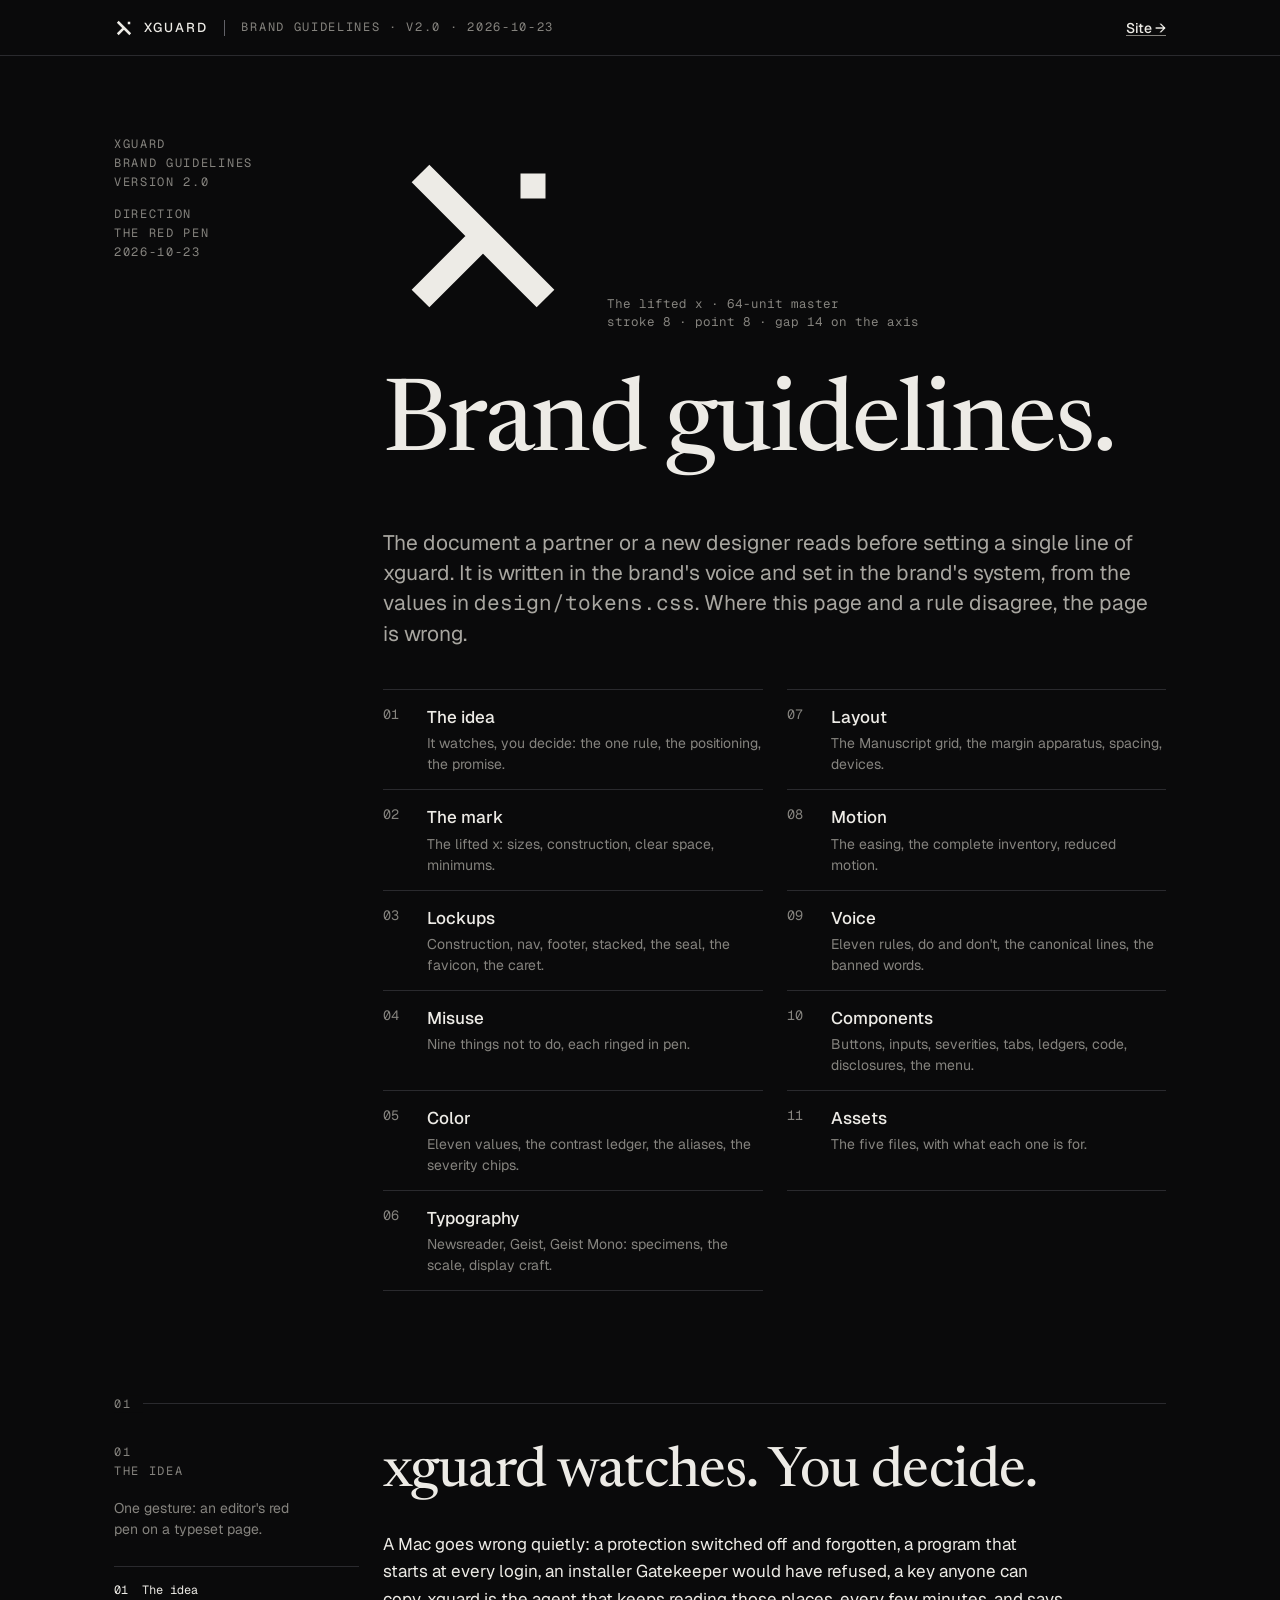
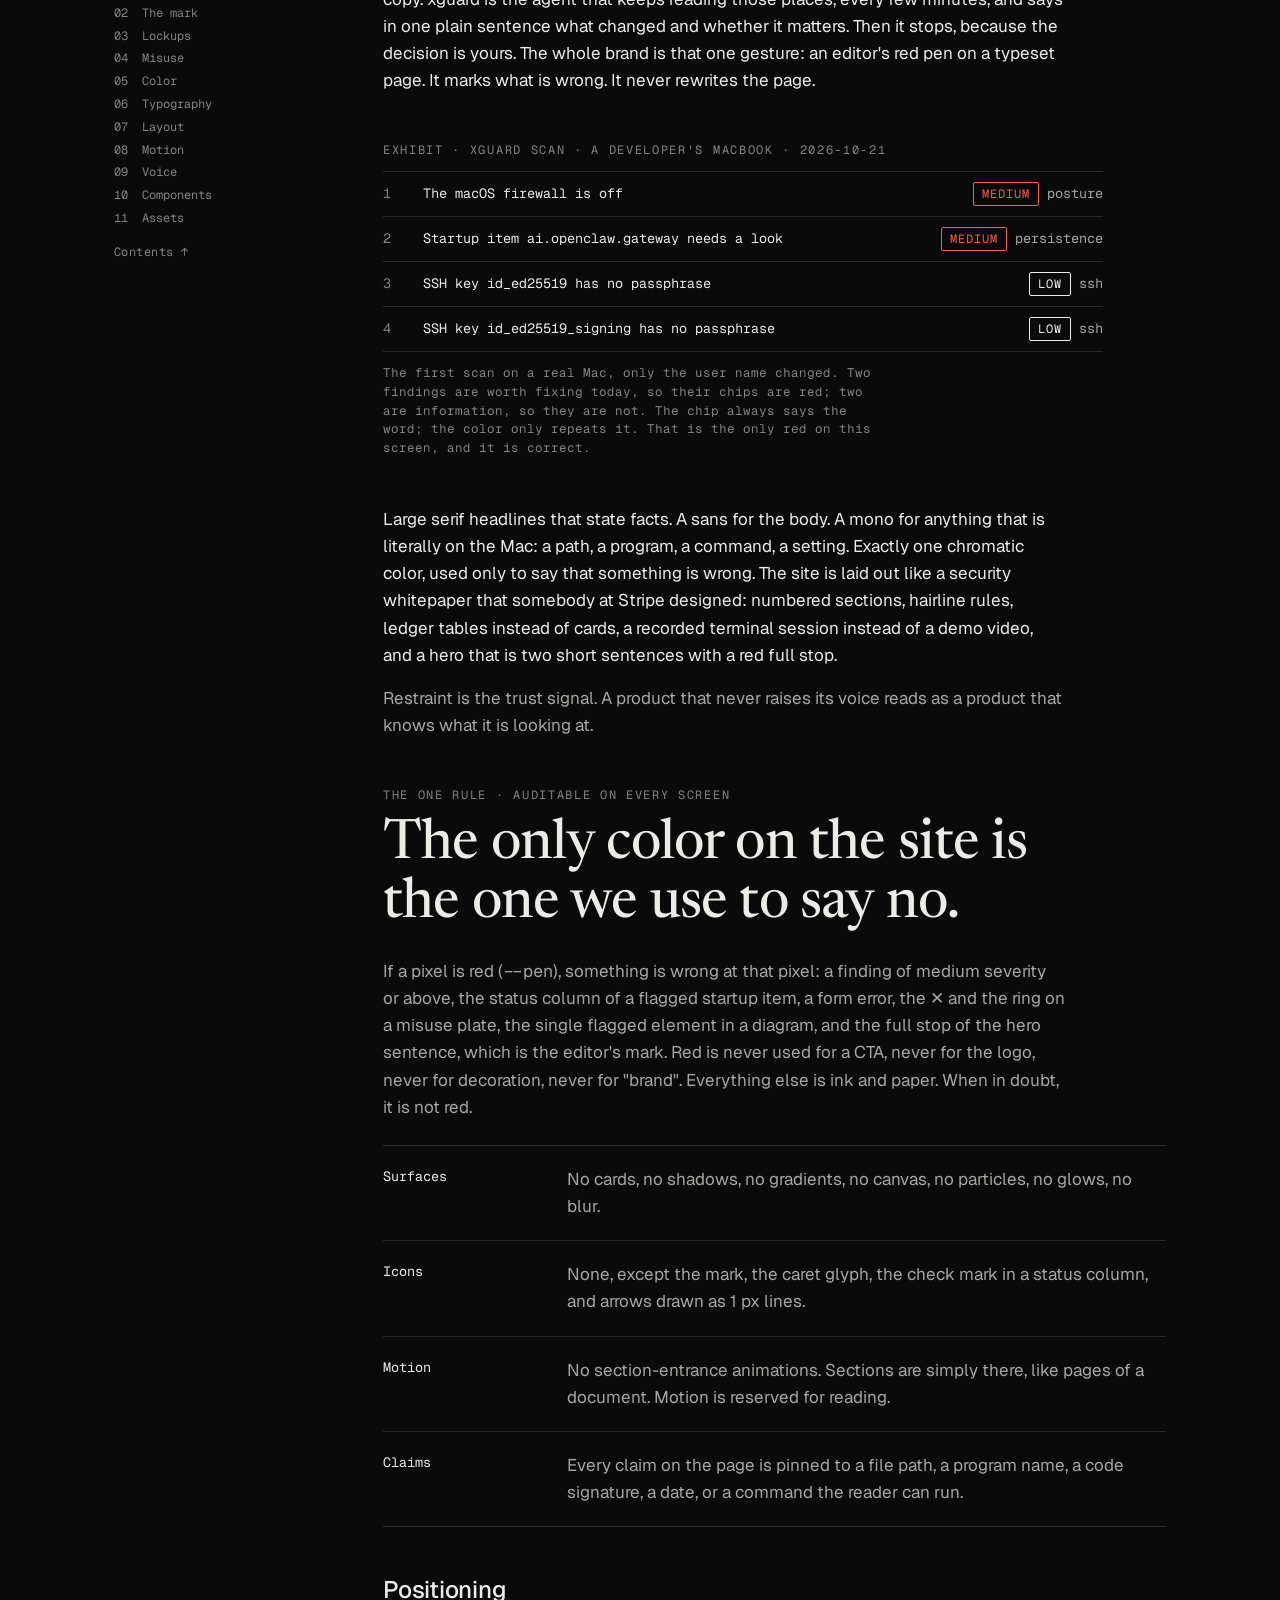
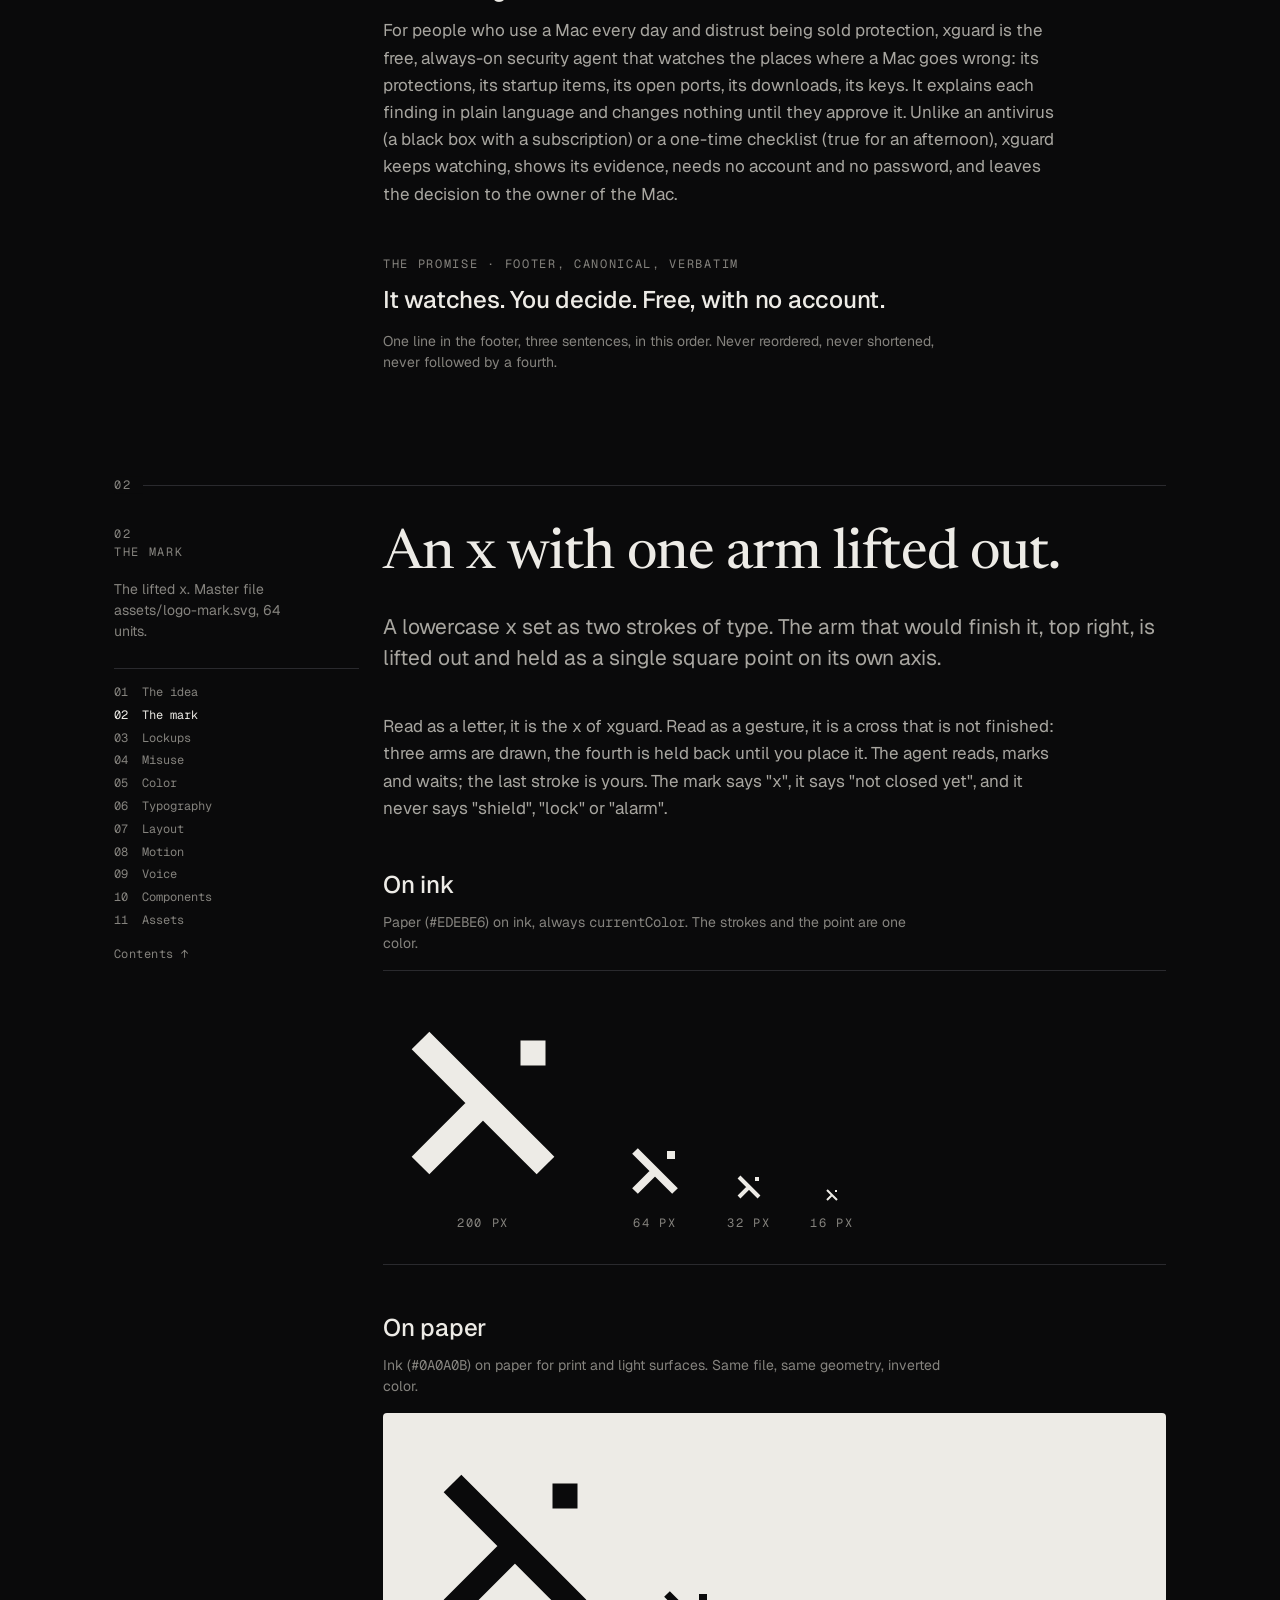
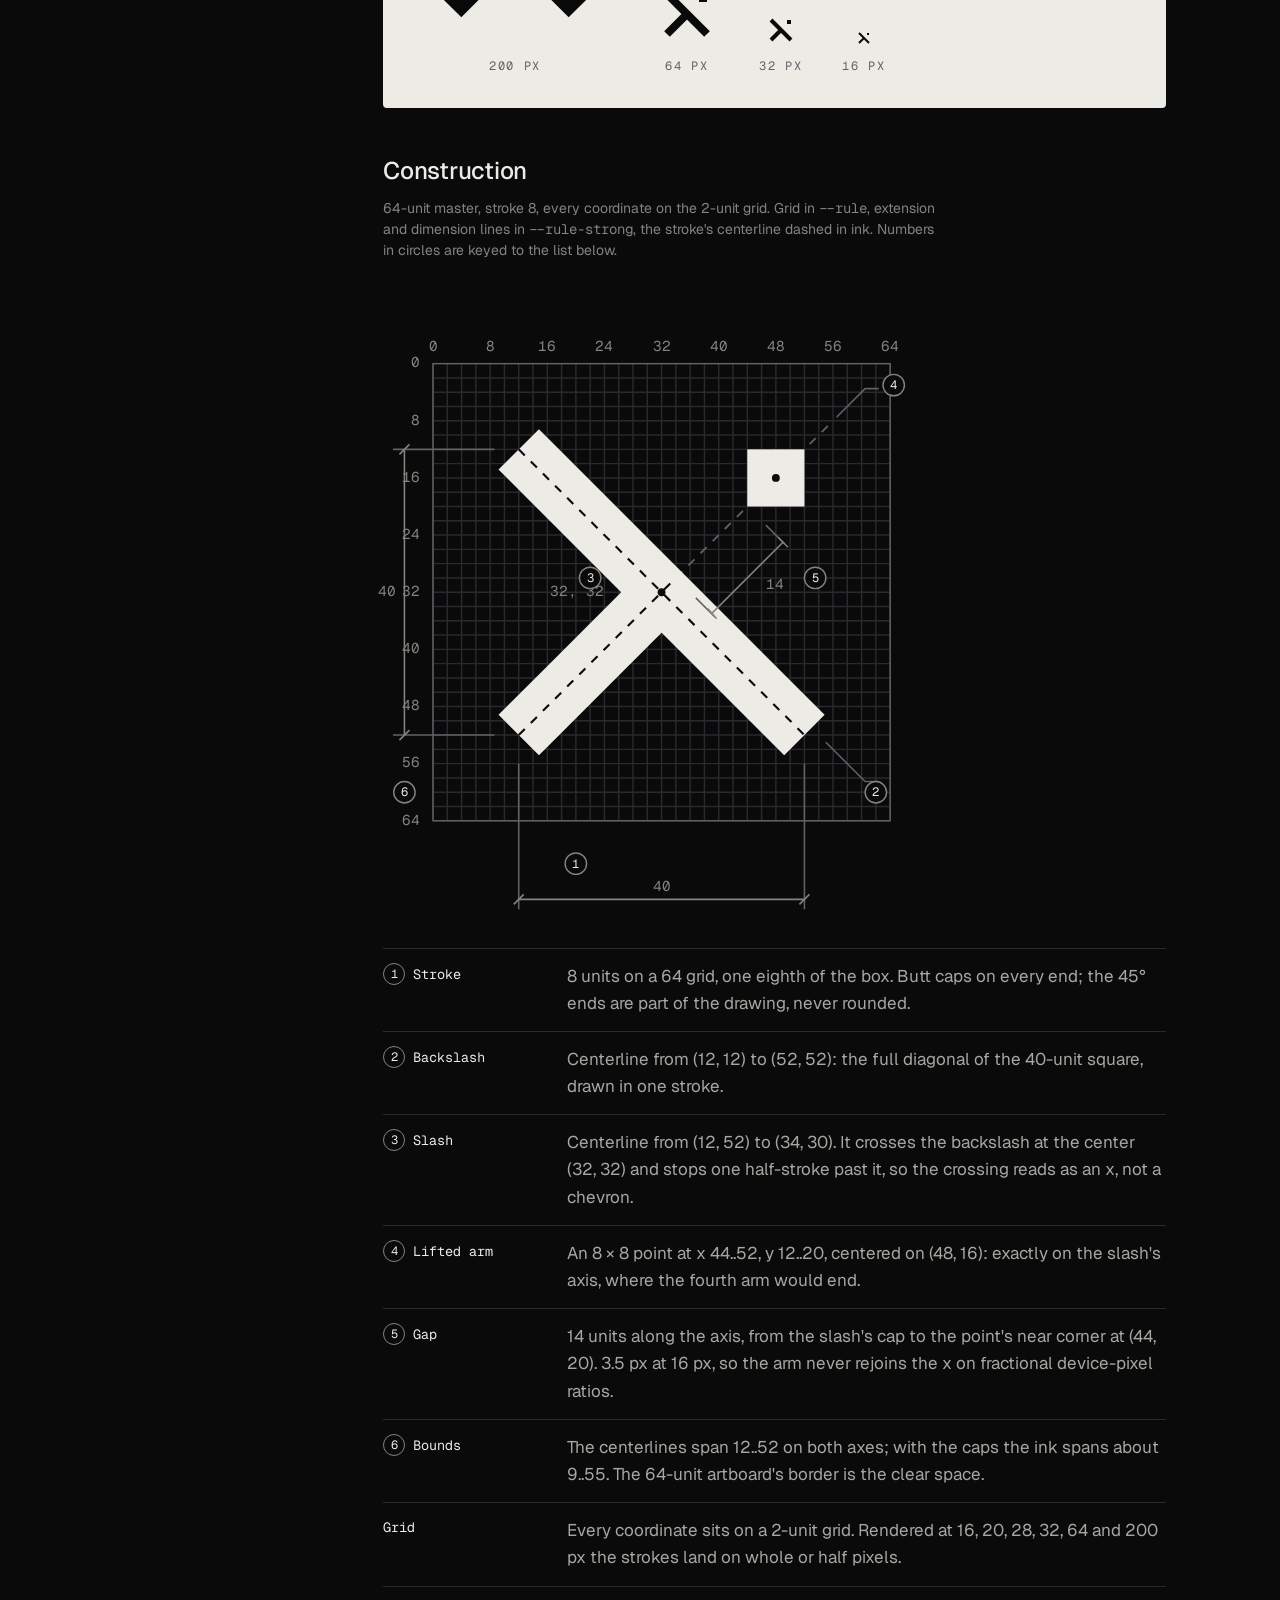
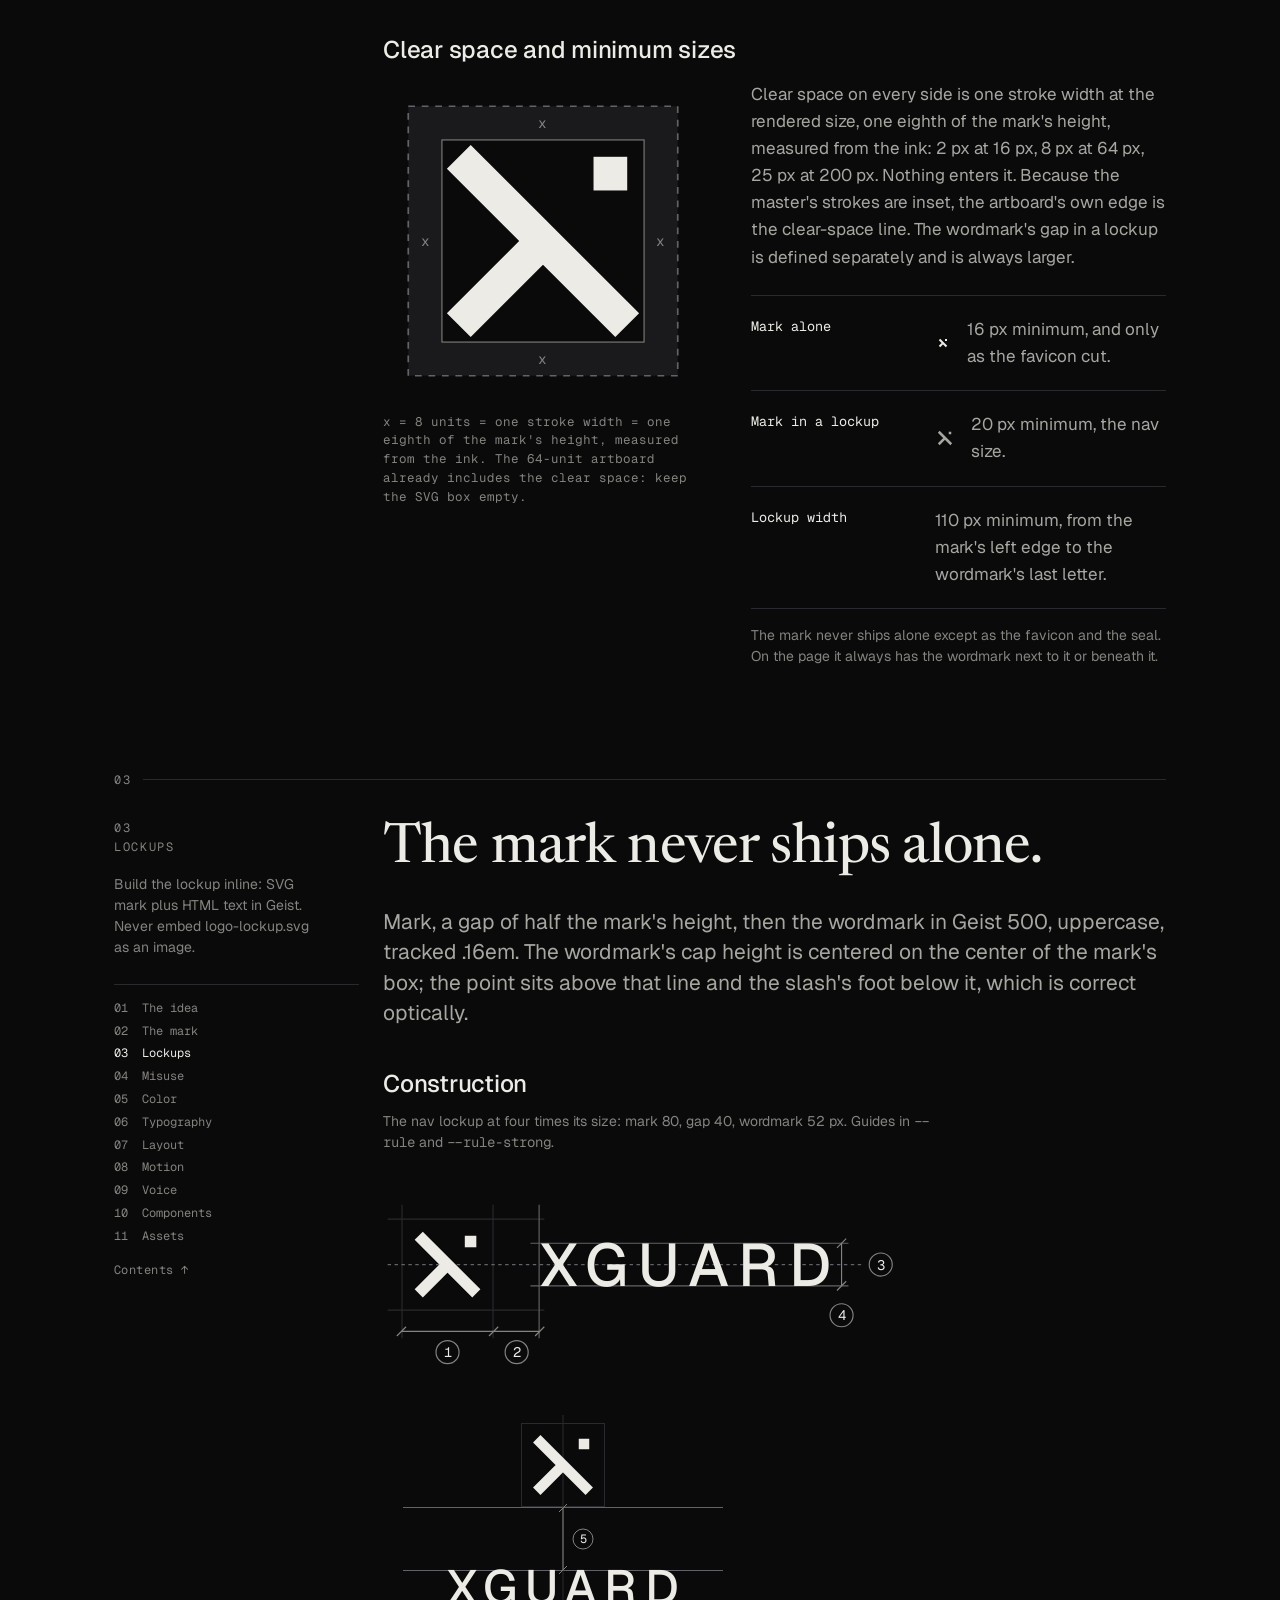
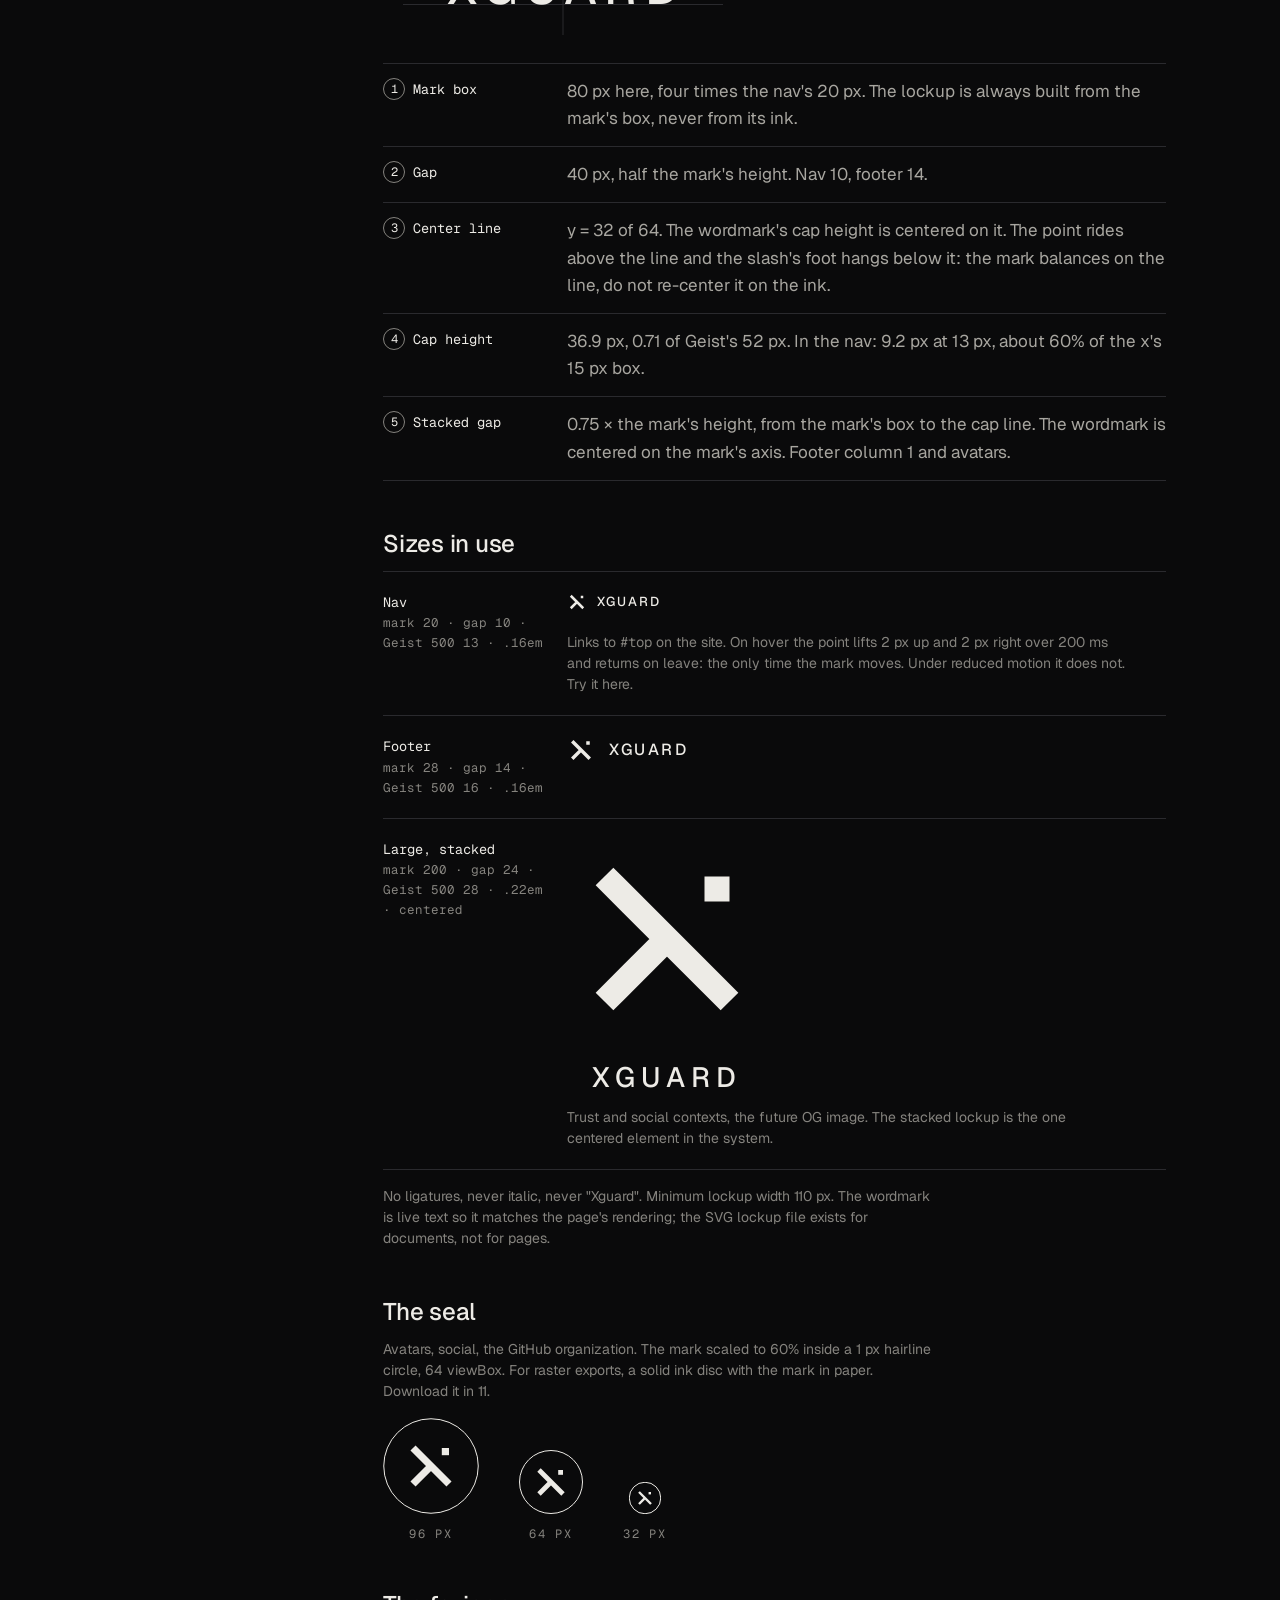
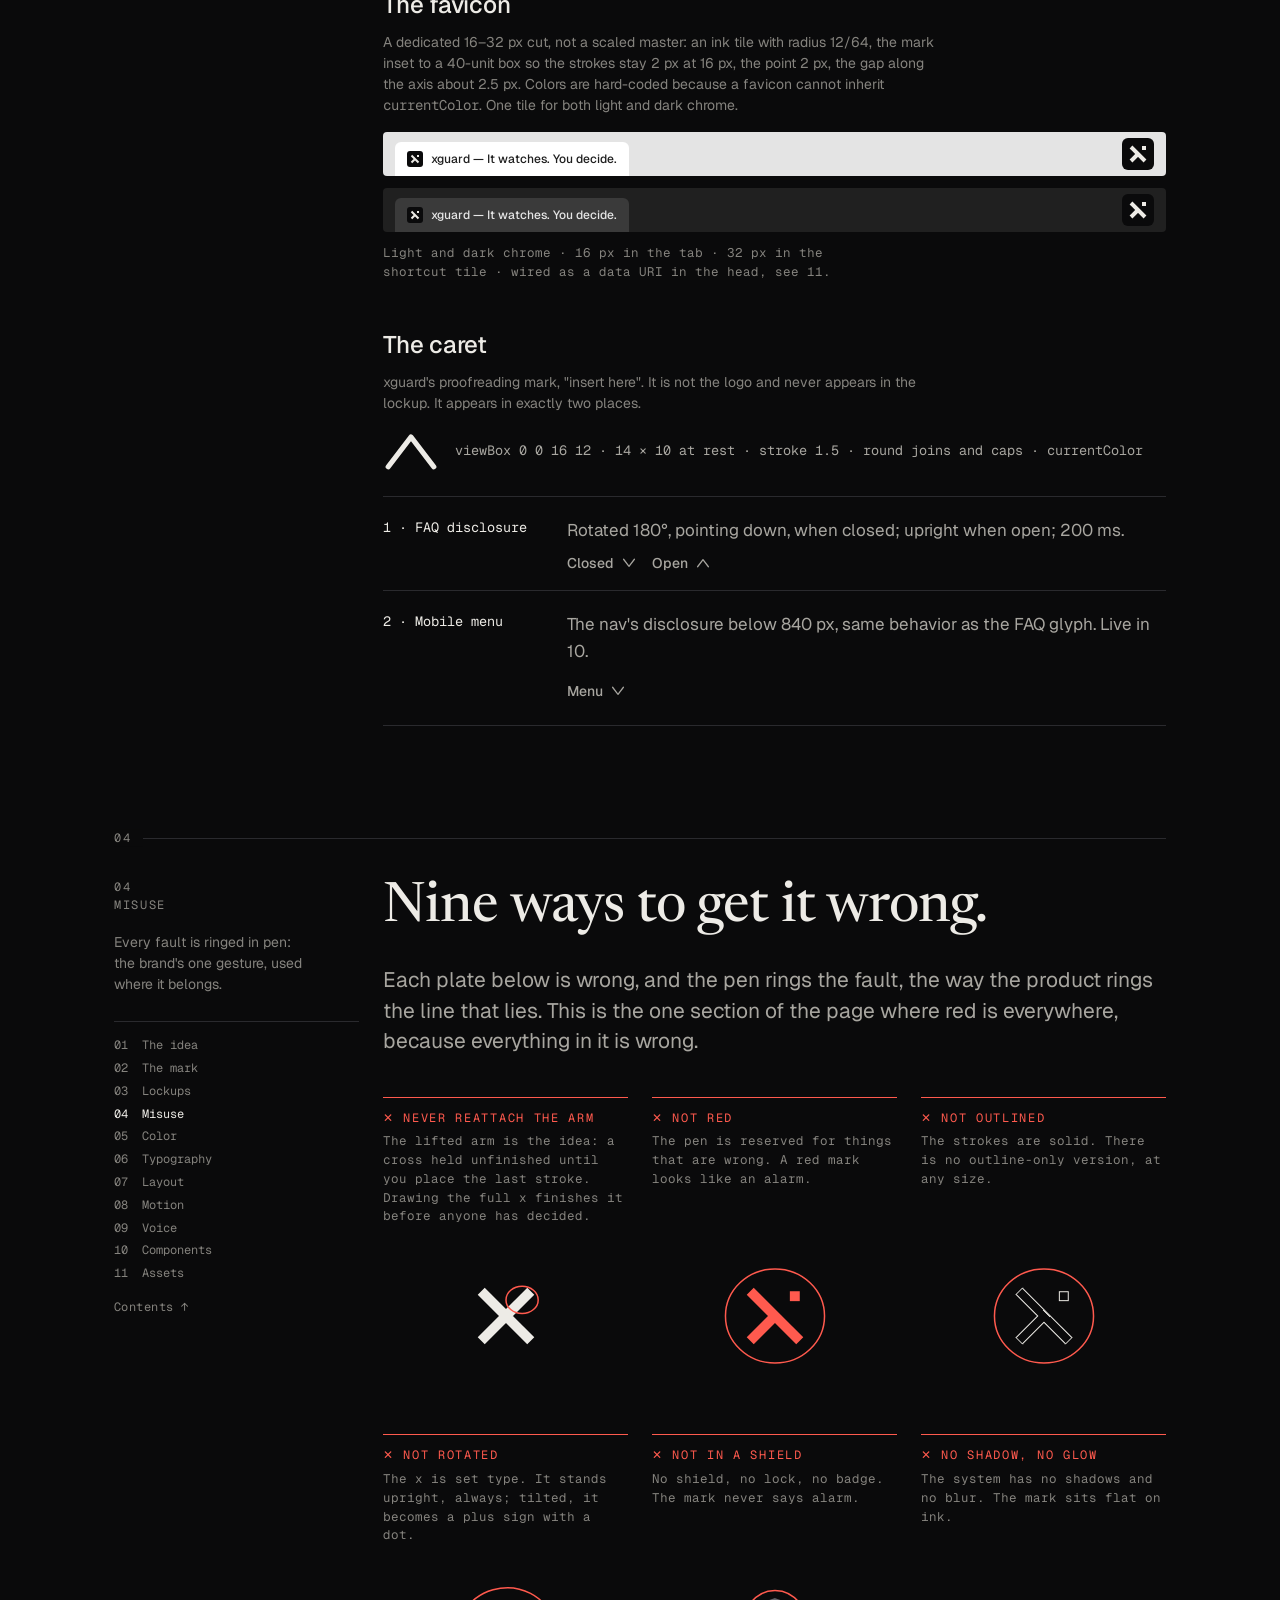
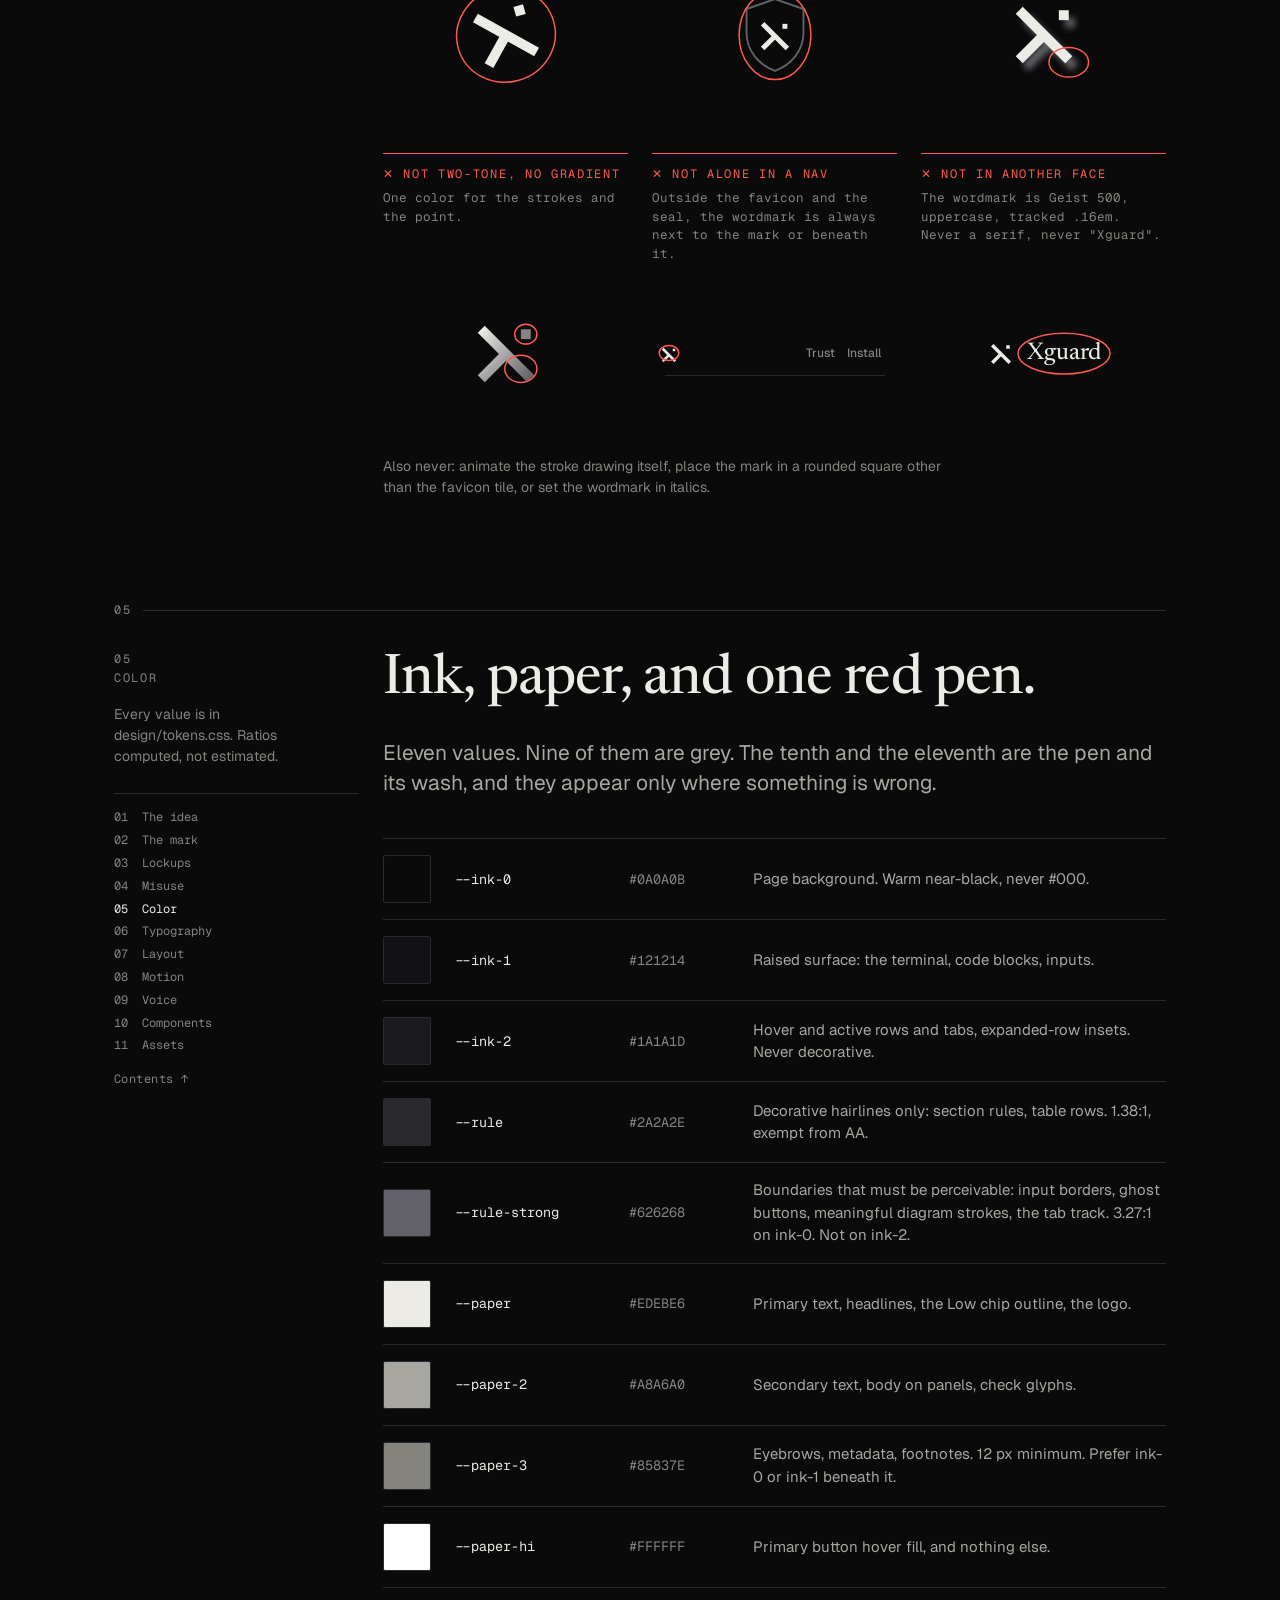
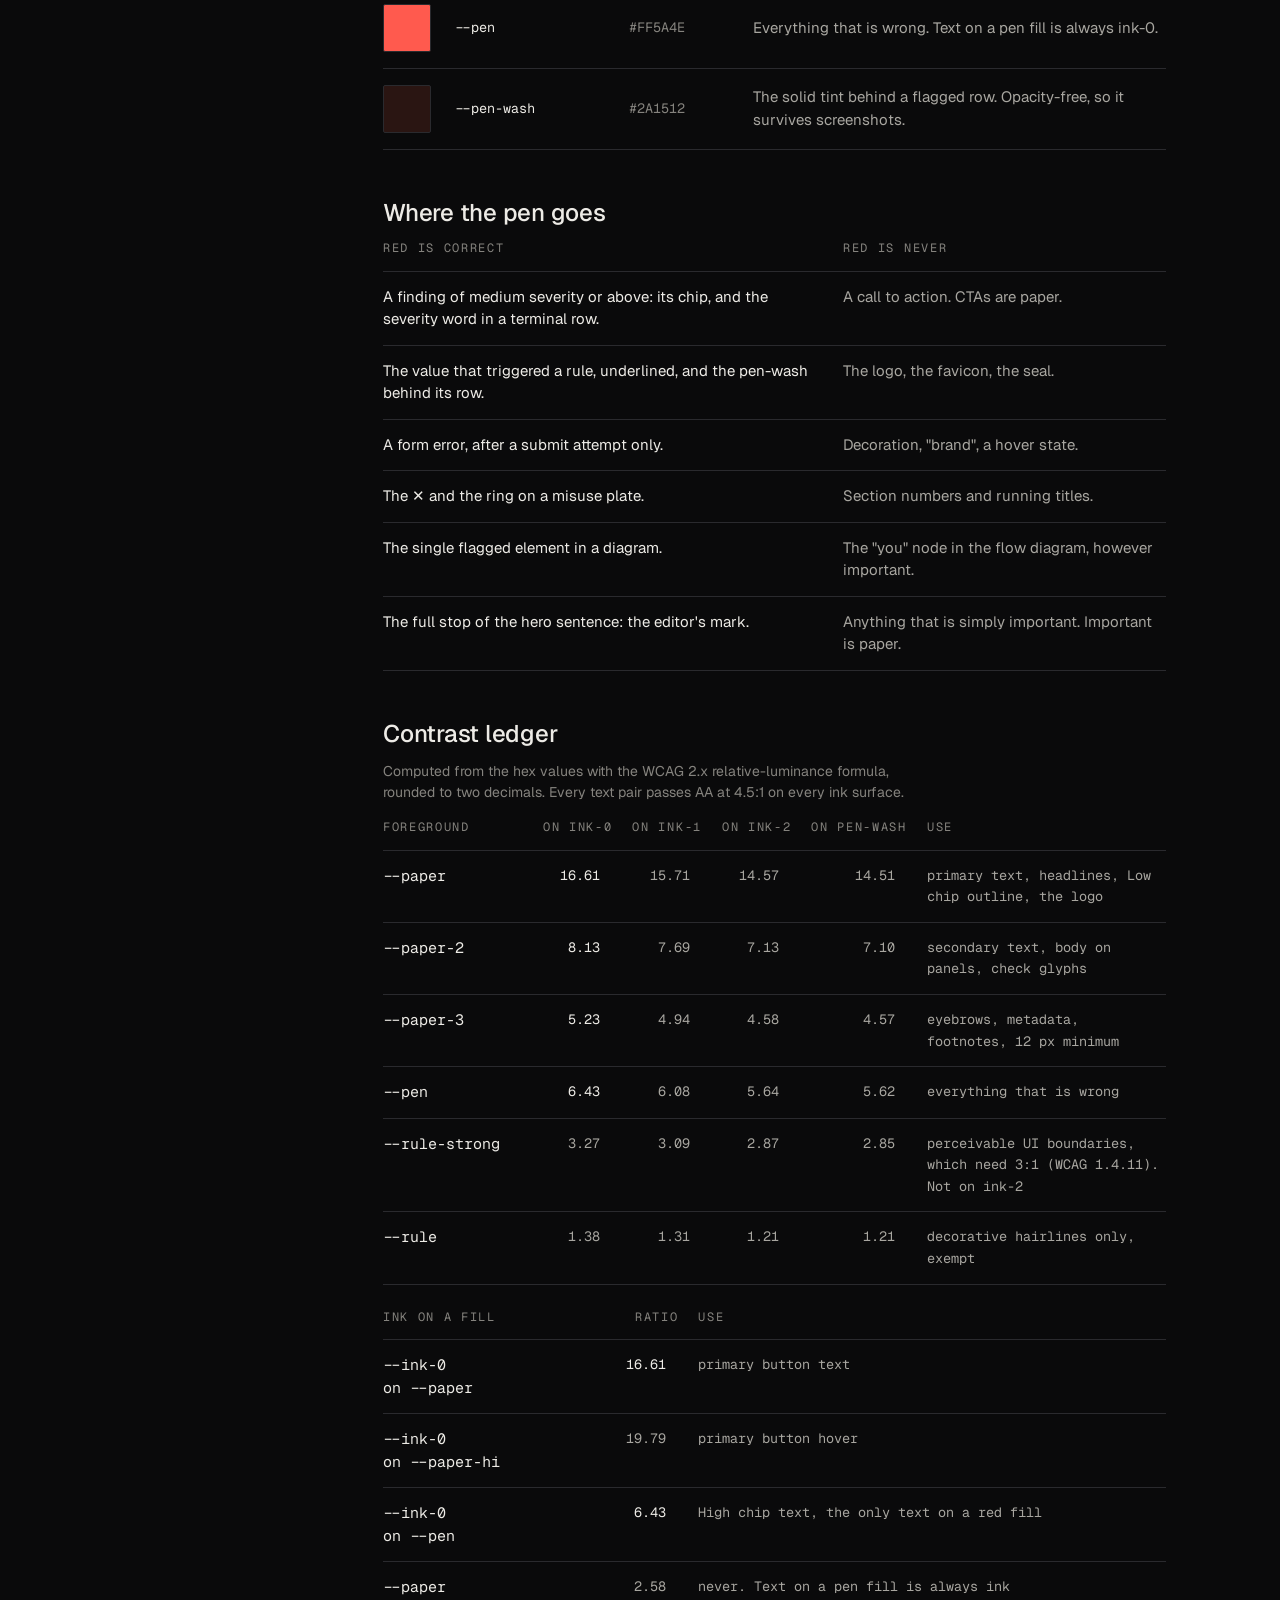
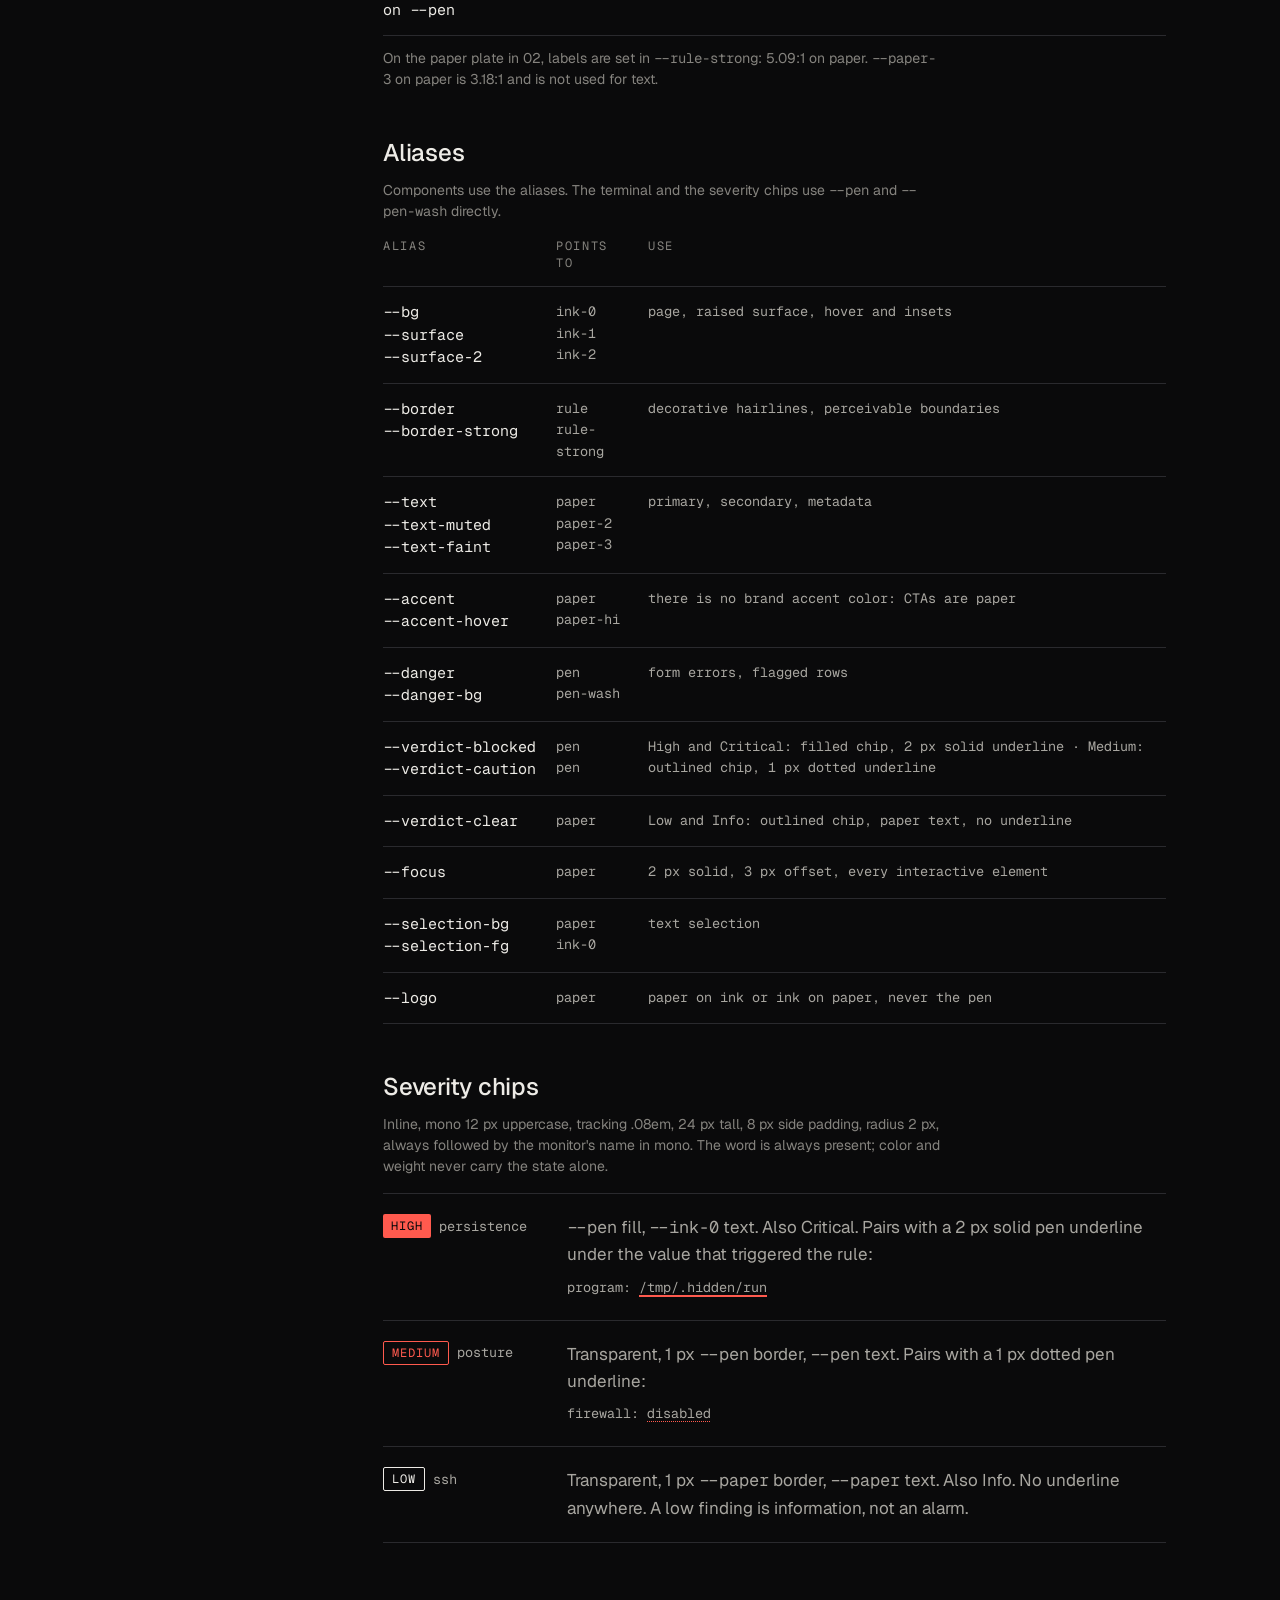
==== commit 63ef750f: "Redo the brand guidelines for xguard - New mark, "the lifted x": a lowercase x whose top-right arm i" ====
--- a/brand.html
+++ b/brand.html
@@ -3,17 +3,17 @@
 <head>
 <meta charset="utf-8">
 <meta name="viewport" content="width=device-width, initial-scale=1">
-<title>GUARDIAN — Brand guidelines</title>
-<meta name="description" content="The GUARDIAN brand guidelines: the idea, the Open G mark, lockups, misuse, color, typography, voice, components and assets. The Red Pen, set in its own system.">
+<title>xguard — Brand guidelines</title>
+<meta name="description" content="The xguard brand guidelines: the idea, the lifted x mark, lockups, misuse, color, typography, layout, motion, voice, components and assets. One rule: the only color is the one used to say something is wrong.">
 <meta name="color-scheme" content="dark">
 <meta name="theme-color" content="#0A0A0B">
-<link rel="icon" type="image/svg+xml" href="data:image/svg+xml,%3Csvg xmlns='http://www.w3.org/2000/svg' viewBox='0 0 64 64'%3E%3Crect width='64' height='64' rx='12' fill='%230A0A0B'/%3E%3Cpath d='M32 16H20A4 4 0 0 0 16 20V44A4 4 0 0 0 20 48H44A4 4 0 0 0 48 44V36H32' fill='none' stroke='%23EDEBE6' stroke-width='8' stroke-linecap='butt' stroke-linejoin='miter'/%3E%3Crect x='40' y='12' width='8' height='8' fill='%23EDEBE6'/%3E%3C/svg%3E">
+<link rel="icon" type="image/svg+xml" href="data:image/svg+xml,%3Csvg%20xmlns%3D%22http%3A%2F%2Fwww.w3.org%2F2000%2Fsvg%22%20viewBox%3D%220%200%2064%2064%22%20width%3D%2264%22%20height%3D%2264%22%3E%3Crect%20width%3D%2264%22%20height%3D%2264%22%20rx%3D%2212%22%20fill%3D%22%230A0A0B%22%2F%3E%3Cpath%20d%3D%22M18%2018L46%2046M18%2046L33%2031%22%20stroke%3D%22%23EDEBE6%22%20stroke-width%3D%228%22%20stroke-linecap%3D%22butt%22%2F%3E%3Crect%20x%3D%2240%22%20y%3D%2216%22%20width%3D%228%22%20height%3D%228%22%20fill%3D%22%23EDEBE6%22%2F%3E%3C%2Fsvg%3E">
 <link rel="preconnect" href="https://fonts.googleapis.com">
 <link rel="preconnect" href="https://fonts.gstatic.com" crossorigin>
 <link rel="stylesheet" href="https://fonts.googleapis.com/css2?family=Newsreader:opsz,wght@6..72,400..500&family=Geist:wght@400..500&family=Geist+Mono:wght@400&display=swap">
 <style>
 /* ============================================================================
-   GUARDIAN design tokens — "The Red Pen" (final, 2026-10-20)
+   xguard design tokens — "The Red Pen" (2026-10-23)
    Paste this block unchanged at the top of the inline <style> in index.html.
    Contrast ratios below are computed (WCAG 2.x relative luminance), not estimated.
    Rule of the system: the only chromatic color on the site is --pen, and it is
@@ -75,7 +75,7 @@
   --t-body: 17px;      --lh-body: 1.6;                             /* Geist 400, measure 62ch */
   --t-lead: 21px;      --lh-lead: 1.45;                            /* Geist 400, paper-2, measure 56ch */
   --t-h3: 24px;        --lh-h3: 1.25; --ls-h3: -0.01em;            /* Geist 500 */
-  --t-tier: 32px;      --lh-tier: 1.1;                             /* Newsreader 450, pricing tier names */
+  --t-tier: 32px;      --lh-tier: 1.1;                             /* Newsreader 450, a single display word */
   --t-h2: clamp(32px, 4.6vw, 56px);   --lh-h2: 1.05; --ls-h2: -0.015em;  /* Newsreader 450, opsz 48 */
   --t-h1: clamp(42px, 8vw, 104px);    --lh-h1: 0.98; --ls-h1: -0.025em;  /* Newsreader 450, opsz 48 */
   --display-wght: 450;
@@ -266,9 +266,9 @@
 .check input { width: 18px; height: 18px; margin: 0; accent-color: var(--paper); cursor: pointer; }
 .error { margin-top: 8px; font-size: var(--t-small); line-height: var(--lh-small); color: var(--pen); }
 .chip { display: inline-flex; align-items: center; height: 24px; padding: 0 8px; border-radius: var(--r-chip); font: 400 12px / 1 var(--font-mono); letter-spacing: .08em; text-transform: uppercase; white-space: nowrap; vertical-align: middle; }
-.chip-blocked { background: var(--pen); color: var(--ink-0); }
-.chip-caution { border: 1px solid var(--pen); color: var(--pen); }
-.chip-clear { border: 1px solid var(--paper); color: var(--paper); }
+.chip-blocked, .chip-high { background: var(--pen); color: var(--ink-0); }
+.chip-caution, .chip-medium { border: 1px solid var(--pen); color: var(--pen); }
+.chip-clear, .chip-low { border: 1px solid var(--paper); color: var(--paper); }
 .rule-id { font: 400 var(--t-mono) / 1 var(--font-mono); color: var(--paper-2); margin-left: 8px; vertical-align: middle; white-space: nowrap; }
 .u-blocked { text-decoration-line: underline; text-decoration-style: solid; text-decoration-color: var(--pen); text-decoration-thickness: 2px; text-underline-offset: 3px; }
 .u-caution { text-decoration-line: underline; text-decoration-style: dotted; text-decoration-color: var(--pen); text-decoration-thickness: 1px; text-underline-offset: 3px; }
@@ -610,21 +610,21 @@
 <a class="skip" href="#main">Skip to content</a>
 <svg width="0" height="0" style="position:absolute" aria-hidden="true" focusable="false">
   <defs>
-    <symbol id="g-mark" viewBox="0 0 64 64"><path d="M40 12H18A6 6 0 0 0 12 18V46A6 6 0 0 0 18 52H46A6 6 0 0 0 52 46V36H34" fill="none" stroke="currentColor" stroke-width="8" stroke-linecap="butt" stroke-linejoin="miter"/><rect x="48" y="8" width="8" height="8" fill="currentColor"/></symbol>
-    <symbol id="g-seal" viewBox="0 0 64 64"><circle cx="32" cy="32" r="31.5" fill="none" stroke="currentColor" stroke-width="1" vector-effect="non-scaling-stroke"/><g transform="translate(32 32) scale(.6) translate(-32 -32)"><path d="M40 12H18A6 6 0 0 0 12 18V46A6 6 0 0 0 18 52H46A6 6 0 0 0 52 46V36H34" fill="none" stroke="currentColor" stroke-width="8" stroke-linecap="butt" stroke-linejoin="miter"/><rect x="48" y="8" width="8" height="8" fill="currentColor"/></g></symbol>
-    <symbol id="g-favicon" viewBox="0 0 64 64"><rect width="64" height="64" rx="12" fill="#0A0A0B"/><path d="M32 16H20A4 4 0 0 0 16 20V44A4 4 0 0 0 20 48H44A4 4 0 0 0 48 44V36H32" fill="none" stroke="#EDEBE6" stroke-width="8" stroke-linecap="butt" stroke-linejoin="miter"/><rect x="40" y="12" width="8" height="8" fill="#EDEBE6"/></symbol>
+    <symbol id="g-mark" viewBox="0 0 64 64"><path d="M12 12L52 52M12 52L34 30" fill="none" stroke="currentColor" stroke-width="8" stroke-linecap="butt"/><rect x="44" y="12" width="8" height="8" fill="currentColor"/></symbol>
+    <symbol id="g-seal" viewBox="0 0 64 64"><circle cx="32" cy="32" r="31.5" fill="none" stroke="currentColor" stroke-width="1" vector-effect="non-scaling-stroke"/><g transform="translate(32 32) scale(.6) translate(-32 -32)"><path d="M12 12L52 52M12 52L34 30" fill="none" stroke="currentColor" stroke-width="8" stroke-linecap="butt"/><rect x="44" y="12" width="8" height="8" fill="currentColor"/></g></symbol>
+    <symbol id="g-favicon" viewBox="0 0 64 64"><rect width="64" height="64" rx="12" fill="#0A0A0B"/><path d="M18 18L46 46M18 46L33 31" fill="none" stroke="#EDEBE6" stroke-width="8" stroke-linecap="butt"/><rect x="40" y="16" width="8" height="8" fill="#EDEBE6"/></symbol>
     <symbol id="g-caret" viewBox="0 0 16 12"><path d="M1.5 10.5 8 2l6.5 8.5" fill="none" stroke="currentColor" stroke-width="1.5" stroke-linejoin="round" stroke-linecap="round"/></symbol>
   </defs>
 </svg>
 
 <header class="nav">
   <div class="container nav-in">
-    <a class="lockup lockup-nav" href="index.html" aria-label="GUARDIAN, back to the site">
-      <svg viewBox="0 0 64 64" width="20" height="20" aria-hidden="true" fill="none"><path d="M40 12H18A6 6 0 0 0 12 18V46A6 6 0 0 0 18 52H46A6 6 0 0 0 52 46V36H34" stroke="currentColor" stroke-width="8" stroke-linecap="butt" stroke-linejoin="miter"/><rect class="point" x="48" y="8" width="8" height="8" fill="currentColor"/></svg>
-      <span class="wordmark">GUARDIAN</span>
+    <a class="lockup lockup-nav" href="index.html" aria-label="xguard, back to the site">
+      <svg viewBox="0 0 64 64" width="20" height="20" aria-hidden="true" fill="none"><path d="M12 12L52 52M12 52L34 30" stroke="currentColor" stroke-width="8" stroke-linecap="butt"/><rect class="point" x="44" y="12" width="8" height="8" fill="currentColor"/></svg>
+      <span class="wordmark">xguard</span>
     </a>
     <span class="nav-div" aria-hidden="true"></span>
-    <span class="eyebrow nav-status">Brand guidelines<span class="nav-status-x"> · v1.0 · 2026-10-20</span></span>
+    <span class="eyebrow nav-status">Brand guidelines<span class="nav-status-x"> · v2.0 · 2026-10-23</span></span>
     <a class="link nav-site" href="index.html">Site →</a>
   </div>
 </header>
@@ -634,27 +634,27 @@
 <!-- ===================================================================== Title -->
 <section class="sec titleblock" id="top" aria-labelledby="title-h">
   <div class="margin" aria-hidden="true">
-    <p class="m-run"><span class="eyebrow">GUARDIAN</span><span class="eyebrow">Brand guidelines</span><span class="eyebrow">Version 1.0</span><span class="gap"></span><span class="eyebrow">Direction</span><span class="eyebrow">The Red Pen</span><span class="eyebrow">2026-10-20</span></p>
+    <p class="m-run"><span class="eyebrow">xguard</span><span class="eyebrow">Brand guidelines</span><span class="eyebrow">Version 2.0</span><span class="gap"></span><span class="eyebrow">Direction</span><span class="eyebrow">The Red Pen</span><span class="eyebrow">2026-10-23</span></p>
   </div>
   <div class="text">
-    <p class="eyebrow title-line">GUARDIAN · Brand guidelines · v1.0 · The Red Pen · 2026-10-20</p>
+    <p class="eyebrow title-line">xguard · Brand guidelines · v2.0 · The Red Pen · 2026-10-23</p>
     <figure class="title-mark">
-      <svg viewBox="0 0 64 64" width="200" height="200" role="img" aria-label="The GUARDIAN mark, the Open G"><use href="#g-mark"/></svg>
-      <figcaption class="note">The Open G · 64-unit master<br>stroke 8 · point 8 · gap 8 · mouth 16</figcaption>
+      <svg viewBox="0 0 64 64" width="200" height="200" role="img" aria-label="The xguard mark, the lifted x"><use href="#g-mark"/></svg>
+      <figcaption class="note">The lifted x · 64-unit master<br>stroke 8 · point 8 · gap 14 on the axis</figcaption>
     </figure>
     <h1 class="h1" id="title-h">Brand guidelines.</h1>
-    <p class="lead">The document a partner or a new designer reads before setting a single line of GUARDIAN. It is written in the brand's voice and set in the brand's system, from the values in <span class="mono">design/tokens.css</span>. Where this page and a rule disagree, the page is wrong.</p>
+    <p class="lead">The document a partner or a new designer reads before setting a single line of xguard. It is written in the brand's voice and set in the brand's system, from the values in <span class="mono">design/tokens.css</span>. Where this page and a rule disagree, the page is wrong.</p>
     <dl class="ruled toc" aria-label="Contents">
-      <div class="row"><dt>01</dt><dd><a href="#idea">The idea</a><span class="desc">The proofreader, the one rule, the positioning, the promise.</span></dd></div>
-      <div class="row"><dt>02</dt><dd><a href="#mark">The mark</a><span class="desc">The Open G: sizes, construction, clear space, minimums.</span></dd></div>
+      <div class="row"><dt>01</dt><dd><a href="#idea">The idea</a><span class="desc">It watches, you decide: the one rule, the positioning, the promise.</span></dd></div>
+      <div class="row"><dt>02</dt><dd><a href="#mark">The mark</a><span class="desc">The lifted x: sizes, construction, clear space, minimums.</span></dd></div>
       <div class="row"><dt>03</dt><dd><a href="#lockups">Lockups</a><span class="desc">Construction, nav, footer, stacked, the seal, the favicon, the caret.</span></dd></div>
       <div class="row"><dt>04</dt><dd><a href="#misuse">Misuse</a><span class="desc">Nine things not to do, each ringed in pen.</span></dd></div>
-      <div class="row"><dt>05</dt><dd><a href="#color">Color</a><span class="desc">Eleven values, the contrast ledger, the aliases, the chips.</span></dd></div>
+      <div class="row"><dt>05</dt><dd><a href="#color">Color</a><span class="desc">Eleven values, the contrast ledger, the aliases, the severity chips.</span></dd></div>
       <div class="row"><dt>06</dt><dd><a href="#type">Typography</a><span class="desc">Newsreader, Geist, Geist Mono: specimens, the scale, display craft.</span></dd></div>
       <div class="row"><dt>07</dt><dd><a href="#layout">Layout</a><span class="desc">The Manuscript grid, the margin apparatus, spacing, devices.</span></dd></div>
       <div class="row"><dt>08</dt><dd><a href="#motion">Motion</a><span class="desc">The easing, the complete inventory, reduced motion.</span></dd></div>
       <div class="row"><dt>09</dt><dd><a href="#voice">Voice</a><span class="desc">Eleven rules, do and don't, the canonical lines, the banned words.</span></dd></div>
-      <div class="row"><dt>10</dt><dd><a href="#components">Components</a><span class="desc">Buttons, inputs, chips, tabs, ledgers, code, disclosures, the menu.</span></dd></div>
+      <div class="row"><dt>10</dt><dd><a href="#components">Components</a><span class="desc">Buttons, inputs, severities, tabs, ledgers, code, disclosures, the menu.</span></dd></div>
       <div class="row"><dt>11</dt><dd><a href="#assets">Assets</a><span class="desc">The five files, with what each one is for.</span></dd></div>
     </dl>
   </div>
@@ -670,24 +670,24 @@
     <a class="m-up" href="#top">Contents ↑</a>
   </div>
   <div class="text">
-    <h2 class="h2" id="idea-h">GUARDIAN is the proofreader.</h2>
+    <h2 class="h2" id="idea-h">xguard watches. You decide.</h2>
     <div class="prose">
-      <p>A Solana transaction is a document your wallet asks you to sign, and almost nobody reads it. GUARDIAN is the proofreader. It reads the document aloud in plain language, marks the line that lies, and hands it back before you sign. The whole brand is that one gesture: an editor's red pen on a typeset page.</p>
+      <p>A Mac goes wrong quietly: a protection switched off and forgotten, a program that starts at every login, an installer Gatekeeper would have refused, a key anyone can copy. xguard is the agent that keeps reading those places, every few minutes, and says in one plain sentence what changed and whether it matters. Then it stops, because the decision is yours. The whole brand is that one gesture: an editor's red pen on a typeset page. It marks what is wrong. It never rewrites the page.</p>
     </div>
 
     <figure class="exhibit block" aria-labelledby="ex-cap">
-      <p class="eyebrow">Exhibit · the page said "Swap" · origin jup-ag.app</p>
+      <p class="eyebrow">Exhibit · xguard scan · a developer's MacBook · 2026-10-21</p>
       <ol class="ex-rows">
-        <li><span class="n">1</span><span>ComputeBudget.SetComputeUnitLimit</span><span class="st">✓ expected</span></li>
-        <li><span class="n">2</span><span>ComputeBudget.SetComputeUnitPrice</span><span class="st">✓ expected</span></li>
-        <li><span class="n">3</span><span>Jupiter v6.sharedAccountsRoute</span><span class="st">✓ route matches the quote</span></li>
-        <li><span class="n">4</span><span>Token.SetAuthority → <span class="addr u-blocked" title="3kvcMxEvn847ybfqd8X5srMEzoL6DFMuNbyURiX4rmjA">3kvc…rmjA</span></span><span class="st"><span class="chip chip-blocked">Blocked</span><span class="rule-id">R-021</span></span></li>
+        <li><span class="n">1</span><span>The macOS firewall is off</span><span class="st"><span class="chip chip-medium">Medium</span><span class="rule-id">posture</span></span></li>
+        <li><span class="n">2</span><span>Startup item <span class="addr">ai.openclaw.gateway</span> needs a look</span><span class="st"><span class="chip chip-medium">Medium</span><span class="rule-id">persistence</span></span></li>
+        <li><span class="n">3</span><span>SSH key id_ed25519 has no passphrase</span><span class="st"><span class="chip chip-low">Low</span><span class="rule-id">ssh</span></span></li>
+        <li><span class="n">4</span><span>SSH key id_ed25519_signing has no passphrase</span><span class="st"><span class="chip chip-low">Low</span><span class="rule-id">ssh</span></span></li>
       </ol>
-      <figcaption class="note ex-cap" id="ex-cap">Case A from the beta fixtures, as GUARDIAN reads it. Three rows match the declared swap. The fourth hands your USDC account to a flagged address, so the pen underlines the argument, not the row, and the chip names the rule. That is the only red on this screen, and it is correct.</figcaption>
+      <figcaption class="note ex-cap" id="ex-cap">The first scan on a real Mac, only the user name changed. Two findings are worth fixing today, so their chips are red; two are information, so they are not. The chip always says the word; the color only repeats it. That is the only red on this screen, and it is correct.</figcaption>
     </figure>
 
     <div class="prose block">
-      <p>Large serif headlines that state facts. A sans for the body. A mono for anything that is literally on-chain. Exactly one chromatic color, used only to say that something is wrong. The site is laid out like a security whitepaper that somebody at Stripe designed: numbered sections, hairline rules, ledger tables instead of cards, precise line-art diagrams, and a hero that is a single sentence with a red full stop.</p>
+      <p>Large serif headlines that state facts. A sans for the body. A mono for anything that is literally on the Mac: a path, a program, a command, a setting. Exactly one chromatic color, used only to say that something is wrong. The site is laid out like a security whitepaper that somebody at Stripe designed: numbered sections, hairline rules, ledger tables instead of cards, a recorded terminal session instead of a demo video, and a hero that is two short sentences with a red full stop.</p>
       <p class="muted">Restraint is the trust signal. A product that never raises its voice reads as a product that knows what it is looking at.</p>
     </div>
 
@@ -695,26 +695,26 @@
       <p class="eyebrow">The one rule · auditable on every screen</p>
       <p class="pull mt-3">The only color on the site is the one we use to say no.</p>
       <div class="prose mt-5">
-        <p class="muted">If a pixel is red (<span class="mono">--pen</span>), something is wrong at that pixel: a flagged instruction, a mismatched simulation cell, a Blocked or Caution chip, a form error, the single flagged node in a diagram, and the full stop of the hero sentence, which is the editor's mark. Red is never used for a CTA, never for the logo, never for decoration, never for "brand". Everything else is ink and paper. When in doubt, it is not red.</p>
+        <p class="muted">If a pixel is red (<span class="mono">--pen</span>), something is wrong at that pixel: a finding of medium severity or above, the status column of a flagged startup item, a form error, the ✕ and the ring on a misuse plate, the single flagged element in a diagram, and the full stop of the hero sentence, which is the editor's mark. Red is never used for a CTA, never for the logo, never for decoration, never for "brand". Everything else is ink and paper. When in doubt, it is not red.</p>
       </div>
       <dl class="ruled mt-5">
         <div class="row"><dt>Surfaces</dt><dd>No cards, no shadows, no gradients, no canvas, no particles, no glows, no blur.</dd></div>
-        <div class="row"><dt>Icons</dt><dd>None, except the mark, the caret glyph, the check glyph, the status glyphs in the roadmap, and arrows drawn as 1 px lines.</dd></div>
+        <div class="row"><dt>Icons</dt><dd>None, except the mark, the caret glyph, the check mark in a status column, and arrows drawn as 1 px lines.</dd></div>
         <div class="row"><dt>Motion</dt><dd>No section-entrance animations. Sections are simply there, like pages of a document. Motion is reserved for reading.</dd></div>
-        <div class="row"><dt>Claims</dt><dd>Every claim on the page is pinned to an instruction name, a program id, a rule id, a list provenance, a date, or a balance diff.</dd></div>
+        <div class="row"><dt>Claims</dt><dd>Every claim on the page is pinned to a file path, a program name, a code signature, a date, or a command the reader can run.</dd></div>
       </dl>
     </div>
 
     <div class="block">
       <h3 class="h3">Positioning</h3>
       <div class="prose">
-        <p class="muted">For Solana holders who sign transactions every day and distrust being sold to, GUARDIAN is the non-custodial defense layer that sits between the wallet and the signature: it decodes and simulates every pending transaction, diffs what the page says against what the payload does, matches every counterparty against threat intelligence with the provenance shown, and keeps watching approvals after the signature. Unlike a wallet's built-in warning (a label) or a hosted screening API (a verdict you cannot audit), GUARDIAN shows its reading row by row, cites the rule that fired, never touches a key, and leaves the decision to you.</p>
+        <p class="muted">For people who use a Mac every day and distrust being sold protection, xguard is the free, always-on security agent that watches the places where a Mac goes wrong: its protections, its startup items, its open ports, its downloads, its keys. It explains each finding in plain language and changes nothing until they approve it. Unlike an antivirus (a black box with a subscription) or a one-time checklist (true for an afternoon), xguard keeps watching, shows its evidence, needs no account and no password, and leaves the decision to the owner of the Mac.</p>
       </div>
     </div>
 
     <div class="block">
       <p class="eyebrow">The promise · footer, canonical, verbatim</p>
-      <p class="promise-line mt-3">Non-custodial. Not a wallet. Never your keys.</p>
+      <p class="promise-line mt-3">It watches. You decide. Free, with no account.</p>
       <p class="small mt-4">One line in the footer, three sentences, in this order. Never reordered, never shortened, never followed by a fourth.</p>
     </div>
   </div>
@@ -725,15 +725,15 @@
   <div class="sec-rule"><span class="sec-no">02</span></div>
   <div class="margin">
     <p class="m-run" aria-hidden="true"><span class="eyebrow">02</span><span class="eyebrow">The mark</span></p>
-    <p class="footnote" aria-hidden="true">The Open G. Master file assets/logo-mark.svg, 64 units.</p>
+    <p class="footnote" aria-hidden="true">The lifted x. Master file assets/logo-mark.svg, 64 units.</p>
     <ol class="mini" aria-hidden="true"><li><a href="#idea" tabindex="-1">01&nbsp;&nbsp;The idea</a></li><li class="is-here"><a href="#mark" tabindex="-1">02&nbsp;&nbsp;The mark</a></li><li><a href="#lockups" tabindex="-1">03&nbsp;&nbsp;Lockups</a></li><li><a href="#misuse" tabindex="-1">04&nbsp;&nbsp;Misuse</a></li><li><a href="#color" tabindex="-1">05&nbsp;&nbsp;Color</a></li><li><a href="#type" tabindex="-1">06&nbsp;&nbsp;Typography</a></li><li><a href="#layout" tabindex="-1">07&nbsp;&nbsp;Layout</a></li><li><a href="#motion" tabindex="-1">08&nbsp;&nbsp;Motion</a></li><li><a href="#voice" tabindex="-1">09&nbsp;&nbsp;Voice</a></li><li><a href="#components" tabindex="-1">10&nbsp;&nbsp;Components</a></li><li><a href="#assets" tabindex="-1">11&nbsp;&nbsp;Assets</a></li></ol>
     <a class="m-up" href="#top">Contents ↑</a>
   </div>
   <div class="text">
-    <h2 class="h2" id="mark-h">A G whose loop never closes.</h2>
-    <p class="lead">A squared G whose loop never closes. The corner that would close it is lifted out and held as a single square point, one stroke width away.</p>
+    <h2 class="h2" id="mark-h">An x with one arm lifted out.</h2>
+    <p class="lead">A lowercase x set as two strokes of type. The arm that would finish it, top right, is lifted out and held as a single square point on its own axis.</p>
     <div class="prose">
-      <p class="muted">Read as a letter, it is the G of GUARDIAN, built like a block of set type. Read as a gesture, it is a sentence held open: the point is not placed until the line has been read. The crossbar that enters from the right is the line between the user and the signature. The mark says "G", it says "not closed yet", and it never says "shield", "lock" or "alarm".</p>
+      <p class="muted">Read as a letter, it is the x of xguard. Read as a gesture, it is a cross that is not finished: three arms are drawn, the fourth is held back until you place it. The agent reads, marks and waits; the last stroke is yours. The mark says "x", it says "not closed yet", and it never says "shield", "lock" or "alarm".</p>
     </div>
 
     <div class="block">
@@ -764,58 +764,48 @@
       <h3 class="h3">Construction</h3>
       <p class="small">64-unit master, stroke 8, every coordinate on the 2-unit grid. Grid in <span class="mono">--rule</span>, extension and dimension lines in <span class="mono">--rule-strong</span>, the stroke's centerline dashed in ink. Numbers in circles are keyed to the list below.</p>
       <svg class="drawing construction mt-5" viewBox="-7 -11 84 90" width="600" height="643" role="img" aria-labelledby="cons-t cons-d">
-        <title id="cons-t">Construction of the Open G</title>
-        <desc id="cons-d">The mark on its 64-unit grid. Dimensioned: the 8-unit stroke, the 8-unit gap between the top stroke's butt end at x 40 and the square point, the 8-unit point, the 16-unit mouth, the square miter at 56, 32, the crossbar at y 36 ending at x 34, the radius-6 corners, and the outer bounds 8 to 56 on both axes.</desc>
+        <title id="cons-t">Construction of the lifted x</title>
+        <desc id="cons-d">The mark on its 64-unit grid. The backslash runs from 12,12 to 52,52. The slash runs from 12,52 to 34,30, crossing the center at 32,32 and stopping one half-stroke past it. The point is an 8 by 8 square at x 44 to 52, y 12 to 20, centered on 48,16, on the slash's axis. The gap along the axis from the slash's cap to the point's corner is 14 units. Stroke 8, butt caps, every coordinate on a 2-unit grid.</desc>
         <g stroke="var(--rule)" stroke-width=".2" fill="none"><path d="M0 0V64 M2 0V64 M4 0V64 M6 0V64 M8 0V64 M10 0V64 M12 0V64 M14 0V64 M16 0V64 M18 0V64 M20 0V64 M22 0V64 M24 0V64 M26 0V64 M28 0V64 M30 0V64 M32 0V64 M34 0V64 M36 0V64 M38 0V64 M40 0V64 M42 0V64 M44 0V64 M46 0V64 M48 0V64 M50 0V64 M52 0V64 M54 0V64 M56 0V64 M58 0V64 M60 0V64 M62 0V64 M64 0V64"/><path d="M0 0H64 M0 2H64 M0 4H64 M0 6H64 M0 8H64 M0 10H64 M0 12H64 M0 14H64 M0 16H64 M0 18H64 M0 20H64 M0 22H64 M0 24H64 M0 26H64 M0 28H64 M0 30H64 M0 32H64 M0 34H64 M0 36H64 M0 38H64 M0 40H64 M0 42H64 M0 44H64 M0 46H64 M0 48H64 M0 50H64 M0 52H64 M0 54H64 M0 56H64 M0 58H64 M0 60H64 M0 62H64 M0 64H64"/></g>
         <rect x="0" y="0" width="64" height="64" fill="none" stroke="var(--rule-strong)" stroke-width=".2"/>
         <g class="ax"><text x="0" y="-1.8" text-anchor="middle">0</text><text x="8" y="-1.8" text-anchor="middle">8</text><text x="16" y="-1.8" text-anchor="middle">16</text><text x="24" y="-1.8" text-anchor="middle">24</text><text x="32" y="-1.8" text-anchor="middle">32</text><text x="40" y="-1.8" text-anchor="middle">40</text><text x="48" y="-1.8" text-anchor="middle">48</text><text x="56" y="-1.8" text-anchor="middle">56</text><text x="64" y="-1.8" text-anchor="middle">64</text><text x="-1.8" y="0" text-anchor="end" dominant-baseline="middle">0</text><text x="-1.8" y="8" text-anchor="end" dominant-baseline="middle">8</text><text x="-1.8" y="16" text-anchor="end" dominant-baseline="middle">16</text><text x="-1.8" y="24" text-anchor="end" dominant-baseline="middle">24</text><text x="-1.8" y="32" text-anchor="end" dominant-baseline="middle">32</text><text x="-1.8" y="40" text-anchor="end" dominant-baseline="middle">40</text><text x="-1.8" y="48" text-anchor="end" dominant-baseline="middle">48</text><text x="-1.8" y="56" text-anchor="end" dominant-baseline="middle">56</text><text x="-1.8" y="64" text-anchor="end" dominant-baseline="middle">64</text></g>
-        <path d="M40 12H18A6 6 0 0 0 12 18V46A6 6 0 0 0 18 52H46A6 6 0 0 0 52 46V36H34" fill="none" stroke="var(--paper)" stroke-width="8" stroke-linecap="butt" stroke-linejoin="miter"/>
-        <rect x="48" y="8" width="8" height="8" fill="var(--paper)"/>
-        <path d="M40 12H18A6 6 0 0 0 12 18V46A6 6 0 0 0 18 52H46A6 6 0 0 0 52 46V36H34" fill="none" stroke="var(--ink-0)" stroke-width=".3" stroke-dasharray="1.2 1.2"/>
+        <path d="M12 52L56 8" fill="none" stroke="var(--rule-strong)" stroke-width=".25" stroke-dasharray="1.2 1.2"/>
+        <path d="M12 12L52 52M12 52L34 30" fill="none" stroke="var(--paper)" stroke-width="8" stroke-linecap="butt"/>
+        <rect x="44" y="12" width="8" height="8" fill="var(--paper)"/>
+        <path d="M12 12L52 52M12 52L34 30" fill="none" stroke="var(--ink-0)" stroke-width=".3" stroke-dasharray="1.2 1.2"/>
+        <circle cx="32" cy="32" r=".55" fill="var(--ink-0)"/>
+        <circle cx="48" cy="16" r=".55" fill="var(--ink-0)"/>
         <g stroke="var(--rule-strong)" stroke-width=".22" fill="none">
-          <path d="M40 7.4V.4M40 -3.6V-7.4M48 7.4V.4M48 -3.6V-7.4"/>
-          <path d="M57 8H75.6M57 16H67.6M57 32H67.6M47.4 56H75.6"/>
-          <path d="M8 47.4V76.4M16 57V71.4M56 47.4V76.4M34 41V43.6"/>
-          <path d="M56.5 32.5L60.5 36.5H62.4"/>
-          <path d="M10.93 10.93L21.6 21.6"/>
+          <path d="M12 56V76.4M52 56V76.4M8.6 12H-5.6M8.6 52H-5.6"/>
+          <path d="M36.8 32.8L39.4 35.4M46.6 22.6L49.2 25.2"/>
+          <path d="M56.5 7.5L60.5 3.5H62.4M55 53L60.5 58.5H62.4"/>
         </g>
         <g stroke="var(--paper-3)" stroke-width=".22" fill="none">
-          <path d="M40 -6H48M39.3 -5.3L40.7 -6.7M47.3 -5.3L48.7 -6.7"/>
-          <path d="M66 8V32M65.3 8.7L66.7 7.3M65.3 16.7L66.7 15.3M65.3 32.7L66.7 31.3"/>
-          <path d="M74 8V56M73.3 8.7L74.7 7.3M73.3 56.7L74.7 55.3"/>
-          <path d="M8 70H16M7.3 70.7L8.7 69.3M15.3 70.7L16.7 69.3"/>
-          <path d="M8 75H56M7.3 75.7L8.7 74.3M55.3 75.7L56.7 74.3"/>
+          <path d="M12 75H52M11.3 75.7L12.7 74.3M51.3 75.7L52.7 74.3"/>
+          <path d="M-4 12V52M-4.7 12.7L-3.3 11.3M-4.7 52.7L-3.3 51.3"/>
+          <path d="M39 35L49 25M38.5 34.3L39.7 35.7M48.3 24.3L49.7 25.7"/>
         </g>
-        <circle cx="18" cy="18" r=".55" fill="var(--rule-strong)"/>
         <g class="dv">
-          <text x="44" y="-7.2" text-anchor="middle">8</text>
-          <text x="64.8" y="12" text-anchor="end" dominant-baseline="middle">8</text>
-          <text x="64.8" y="24" text-anchor="end" dominant-baseline="middle">16</text>
-          <text x="72.8" y="32" text-anchor="end" dominant-baseline="middle">48</text>
-          <text x="12" y="68.8" text-anchor="middle">8</text>
-          <text x="32" y="73.8" text-anchor="middle">48</text>
-          <text x="34" y="46.8" text-anchor="middle">x 34</text>
-          <text x="32.4" y="36" text-anchor="end" dominant-baseline="middle">y 36</text>
+          <text x="32" y="73.8" text-anchor="middle">40</text>
+          <text x="-5.2" y="32" text-anchor="end" dominant-baseline="middle">40</text>
+          <text x="46.6" y="31.6" text-anchor="start">14</text>
+          <text x="24" y="32.6" text-anchor="end">32, 32</text>
         </g>
-        <g transform="translate(19.6 70)"><g class="mk"><circle r="1.5"/><text>1</text></g></g>
-        <g transform="translate(52 -6)"><g class="mk"><circle r="1.5"/><text>2</text></g></g>
-        <g transform="translate(70.2 12)"><g class="mk"><circle r="1.5"/><text>3</text></g></g>
-        <g transform="translate(70.2 24)"><g class="mk"><circle r="1.5"/><text>4</text></g></g>
-        <g transform="translate(64.4 37)"><g class="mk"><circle r="1.5"/><text>5</text></g></g>
-        <g transform="translate(43.2 44.2)"><g class="mk"><circle r="1.5"/><text>6</text></g></g>
-        <g transform="translate(23.2 23.2)"><g class="mk"><circle r="1.5"/><text>7</text></g></g>
-        <g transform="translate(60 75)"><g class="mk"><circle r="1.5"/><text>8</text></g></g>
+        <g transform="translate(20 70)"><g class="mk"><circle r="1.5"/><text>1</text></g></g>
+        <g transform="translate(62 60)"><g class="mk"><circle r="1.5"/><text>2</text></g></g>
+        <g transform="translate(22 30)"><g class="mk"><circle r="1.5"/><text>3</text></g></g>
+        <g transform="translate(64.5 3)"><g class="mk"><circle r="1.5"/><text>4</text></g></g>
+        <g transform="translate(53.5 30)"><g class="mk"><circle r="1.5"/><text>5</text></g></g>
+        <g transform="translate(-4 60)"><g class="mk"><circle r="1.5"/><text>6</text></g></g>
       </svg>
       <dl class="ruled key">
-        <div class="row"><dt><span class="num">1</span>Stroke</dt><dd>8 units on a 64 grid, one eighth of the box. Butt caps, miter joins.</dd></div>
-        <div class="row"><dt><span class="num">2</span>Gap</dt><dd>The top stroke ends with a butt cap at x = 40. The gap to the point is 8 units, one stroke width: 2 px at 16 px, so it never closes on fractional device-pixel ratios.</dd></div>
-        <div class="row"><dt><span class="num">3</span>Point</dt><dd>8 × 8 at x 48..56, y 8..16: exactly the band the missing corner would fill.</dd></div>
-        <div class="row"><dt><span class="num">4</span>Mouth</dt><dd>16 units, from the point's bottom at y = 16 to the stem's top at y = 32. Generous at every size.</dd></div>
-        <div class="row"><dt><span class="num">5</span>Square miter</dt><dd>Where the right stem meets the crossbar at (52, 36) the corner is square. Its outer corner sits at (56, 32), echoing the point.</dd></div>
-        <div class="row"><dt><span class="num">6</span>Crossbar</dt><dd>Centerline at y = 36, entering from the right and stopping with a butt cap at x = 34, just past the center of the counter.</dd></div>
-        <div class="row"><dt><span class="num">7</span>Corners</dt><dd>The other three corners are true arcs of radius 6 on the centerline: 10 outer, 2 inner.</dd></div>
-        <div class="row"><dt><span class="num">8</span>Bounds</dt><dd>The ink spans 8..56 on both axes, 48 units. The 8-unit border of the artboard is the clear space.</dd></div>
-        <div class="row"><dt>Grid</dt><dd>Every coordinate sits on a 2-unit grid. Rendered at 16, 20, 24, 32, 64 and 200 px the strokes land on whole or half pixels.</dd></div>
+        <div class="row"><dt><span class="num">1</span>Stroke</dt><dd>8 units on a 64 grid, one eighth of the box. Butt caps on every end; the 45° ends are part of the drawing, never rounded.</dd></div>
+        <div class="row"><dt><span class="num">2</span>Backslash</dt><dd>Centerline from (12, 12) to (52, 52): the full diagonal of the 40-unit square, drawn in one stroke.</dd></div>
+        <div class="row"><dt><span class="num">3</span>Slash</dt><dd>Centerline from (12, 52) to (34, 30). It crosses the backslash at the center (32, 32) and stops one half-stroke past it, so the crossing reads as an x, not a chevron.</dd></div>
+        <div class="row"><dt><span class="num">4</span>Lifted arm</dt><dd>An 8 × 8 point at x 44..52, y 12..20, centered on (48, 16): exactly on the slash's axis, where the fourth arm would end.</dd></div>
+        <div class="row"><dt><span class="num">5</span>Gap</dt><dd>14 units along the axis, from the slash's cap to the point's near corner at (44, 20). 3.5 px at 16 px, so the arm never rejoins the x on fractional device-pixel ratios.</dd></div>
+        <div class="row"><dt><span class="num">6</span>Bounds</dt><dd>The centerlines span 12..52 on both axes; with the caps the ink spans about 9..55. The 64-unit artboard's border is the clear space.</dd></div>
+        <div class="row"><dt>Grid</dt><dd>Every coordinate sits on a 2-unit grid. Rendered at 16, 20, 28, 32, 64 and 200 px the strokes land on whole or half pixels.</dd></div>
       </dl>
     </div>
 
@@ -825,12 +815,12 @@
         <div>
           <svg class="clearspace" viewBox="-6 -6 76 76" width="320" height="320" role="img" aria-labelledby="cs-t cs-d">
             <title id="cs-t">Clear space around the mark</title>
-            <desc id="cs-d">The mark's ink spans 8 to 56. A band 8 units wide, one stroke width, marked x, runs between the ink and the edge of the 64-unit artboard. Nothing enters the band.</desc>
+            <desc id="cs-d">The mark's strokes span 12 to 52 on their centerlines. A band 8 units wide, one stroke width, marked x, runs between the ink and the edge of the 64-unit artboard. Nothing enters the band.</desc>
             <path fill-rule="evenodd" d="M0 0H64V64H0Z M8 8V56H56V8Z" fill="var(--ink-2)"/>
             <rect x="0" y="0" width="64" height="64" fill="none" stroke="var(--rule-strong)" stroke-width=".4" stroke-dasharray="1.6 1.6"/>
             <rect x="8" y="8" width="48" height="48" fill="none" stroke="var(--paper-3)" stroke-width=".25"/>
-            <path d="M40 12H18A6 6 0 0 0 12 18V46A6 6 0 0 0 18 52H46A6 6 0 0 0 52 46V36H34" fill="none" stroke="var(--paper)" stroke-width="8" stroke-linecap="butt" stroke-linejoin="miter"/>
-            <rect x="48" y="8" width="8" height="8" fill="var(--paper)"/>
+            <path d="M12 12L52 52M12 52L34 30" fill="none" stroke="var(--paper)" stroke-width="8" stroke-linecap="butt"/>
+            <rect x="44" y="12" width="8" height="8" fill="var(--paper)"/>
             <text x="32" y="4.2" text-anchor="middle" dominant-baseline="middle">x</text>
             <text x="32" y="60.2" text-anchor="middle" dominant-baseline="middle">x</text>
             <text x="4" y="32.2" text-anchor="middle" dominant-baseline="middle">x</text>
@@ -840,7 +830,7 @@
         </div>
         <div>
           <div class="prose">
-            <p class="muted">Clear space on every side is one stroke width at the rendered size, one eighth of the mark's height, measured from the ink: 2 px at 16 px, 8 px at 64 px, 25 px at 200 px. Nothing enters it. Because the master's ink is inset 8 units, the artboard's own edge is the clear-space line. The wordmark's gap in a lockup is defined separately and is always larger.</p>
+            <p class="muted">Clear space on every side is one stroke width at the rendered size, one eighth of the mark's height, measured from the ink: 2 px at 16 px, 8 px at 64 px, 25 px at 200 px. Nothing enters it. Because the master's strokes are inset, the artboard's own edge is the clear-space line. The wordmark's gap in a lockup is defined separately and is always larger.</p>
           </div>
           <dl class="ruled mt-5">
             <div class="row"><dt>Mark alone</dt><dd><div class="minsize"><svg width="16" height="16" aria-hidden="true"><use href="#g-favicon"/></svg><span>16 px minimum, and only as the favicon cut.</span></div></dd></div>
@@ -865,30 +855,30 @@
   </div>
   <div class="text">
     <h2 class="h2" id="lockups-h">The mark never ships alone.</h2>
-    <p class="lead">Mark, a gap of half the mark's height, then the wordmark in Geist 500, uppercase, tracked .16em. The wordmark's cap height is centered on the center of the mark's box; the crossbar sits slightly below the cap midline, which is correct optically.</p>
+    <p class="lead">Mark, a gap of half the mark's height, then the wordmark in Geist 500, uppercase, tracked .16em. The wordmark's cap height is centered on the center of the mark's box; the point sits above that line and the slash's foot below it, which is correct optically.</p>
 
     <h3 class="h3">Construction</h3>
     <p class="small">The nav lockup at four times its size: mark 80, gap 40, wordmark 52 px. Guides in <span class="mono">--rule</span> and <span class="mono">--rule-strong</span>.</p>
-    <svg class="drawing lockplate mt-5" viewBox="0 0 530 172" width="530" height="172" role="img" aria-labelledby="lk-t lk-d">
+    <svg class="drawing lockplate mt-5" viewBox="0 0 460 172" width="460" height="172" role="img" aria-labelledby="lk-t lk-d">
       <title id="lk-t">Construction of the horizontal lockup</title>
-      <desc id="lk-d">The mark in an 80 px box, a 40 px gap equal to half the mark's height, then GUARDIAN in Geist 500 at 52 px. The wordmark's cap height, 36.9 px, is centered on the line through the center of the mark's box.</desc>
+      <desc id="lk-d">The mark in an 80 px box, a 40 px gap equal to half the mark's height, then XGUARD in Geist 500 at 52 px. The wordmark's cap height, 36.9 px, is centered on the line through the center of the mark's box.</desc>
       <g fill="none" stroke-width="1">
         <path stroke="var(--rule)" d="M4 36.5H140M4 115.5H140M16.5 24V140M95.5 24V140"/>
-        <path stroke="var(--rule-strong)" d="M135.5 24V140M128 57.5H476M128 94.5H476"/>
-        <path stroke="var(--rule-strong)" stroke-dasharray="3 3" d="M4 76H488"/>
-        <path stroke="var(--paper-3)" d="M16 134H136M12 138L20 130M92 138L100 130M132 138L140 130M470 57.5V94.5M466 61.5L474 53.5M466 98.5L474 90.5"/>
+        <path stroke="var(--rule-strong)" d="M135.5 24V140M128 57.5H404M128 94.5H404"/>
+        <path stroke="var(--rule-strong)" stroke-dasharray="3 3" d="M4 76H416"/>
+        <path stroke="var(--paper-3)" d="M16 134H136M12 138L20 130M92 138L100 130M132 138L140 130M398 57.5V94.5M394 61.5L402 53.5M394 98.5L402 90.5"/>
       </g>
       <use href="#g-mark" x="16" y="36" width="80" height="80" style="color: var(--paper)"/>
-      <text class="word" x="136" y="94.46" font-size="52">GUARDIAN</text>
+      <text class="word" x="136" y="94.46" font-size="52">XGUARD</text>
       <g transform="translate(56 152)"><g class="mk"><circle r="10"/><text>1</text></g></g>
       <g transform="translate(116 152)"><g class="mk"><circle r="10"/><text>2</text></g></g>
-      <g transform="translate(504 76)"><g class="mk"><circle r="10"/><text>3</text></g></g>
-      <g transform="translate(470 120)"><g class="mk"><circle r="10"/><text>4</text></g></g>
+      <g transform="translate(432 76)"><g class="mk"><circle r="10"/><text>3</text></g></g>
+      <g transform="translate(398 120)"><g class="mk"><circle r="10"/><text>4</text></g></g>
     </svg>
     <div class="mt-6">
       <svg class="drawing stackplate" viewBox="0 0 360 236" width="360" height="236" role="img" aria-labelledby="st-t st-d">
         <title id="st-t">Construction of the stacked lockup</title>
-        <desc id="st-d">The footer's stacked variant at three times its size: the mark at 84 px centered above GUARDIAN at 48 px, with a gap of 63 px, three quarters of the mark's height, from the mark's box to the cap line.</desc>
+        <desc id="st-d">The footer's stacked variant at three times its size: the mark at 84 px centered above XGUARD at 48 px, with a gap of 63 px, three quarters of the mark's height, from the mark's box to the cap line.</desc>
         <g fill="none" stroke-width="1">
           <rect x="138.5" y="16.5" width="83" height="83" stroke="var(--rule)"/>
           <path stroke="var(--rule-strong)" d="M20 100.5H340M20 163.5H340"/>
@@ -896,15 +886,15 @@
           <path stroke="var(--paper-3)" d="M180 101V163M176 105L184 97M176 167L184 159"/>
         </g>
         <use href="#g-mark" x="138" y="16" width="84" height="84" style="color: var(--paper)"/>
-        <text class="word" x="183.84" y="197.08" font-size="48" text-anchor="middle">GUARDIAN</text>
+        <text class="word" x="183.84" y="197.08" font-size="48" text-anchor="middle">XGUARD</text>
         <g transform="translate(200 132)"><g class="mk"><circle r="10"/><text>5</text></g></g>
       </svg>
     </div>
     <dl class="ruled key">
       <div class="row"><dt><span class="num">1</span>Mark box</dt><dd>80 px here, four times the nav's 20 px. The lockup is always built from the mark's box, never from its ink.</dd></div>
       <div class="row"><dt><span class="num">2</span>Gap</dt><dd>40 px, half the mark's height. Nav 10, footer 14.</dd></div>
-      <div class="row"><dt><span class="num">3</span>Center line</dt><dd>y = 32 of 64. The wordmark's cap height is centered on it. The crossbar's centerline (y = 36) sits 5 px lower at this size: optically correct, do not "fix" it.</dd></div>
-      <div class="row"><dt><span class="num">4</span>Cap height</dt><dd>36.9 px, 0.71 of Geist's 52 px. In the nav: 9.2 px at 13 px, about 60% of the G's 15 px box.</dd></div>
+      <div class="row"><dt><span class="num">3</span>Center line</dt><dd>y = 32 of 64. The wordmark's cap height is centered on it. The point rides above the line and the slash's foot hangs below it: the mark balances on the line, do not re-center it on the ink.</dd></div>
+      <div class="row"><dt><span class="num">4</span>Cap height</dt><dd>36.9 px, 0.71 of Geist's 52 px. In the nav: 9.2 px at 13 px, about 60% of the x's 15 px box.</dd></div>
       <div class="row"><dt><span class="num">5</span>Stacked gap</dt><dd>0.75 × the mark's height, from the mark's box to the cap line. The wordmark is centered on the mark's axis. Footer column 1 and avatars.</dd></div>
     </dl>
 
@@ -913,25 +903,25 @@
       <dl class="ruled ruled-wide">
         <div class="row">
           <dt>Nav<span class="sub">mark 20 · gap 10 · Geist 500 13 · .16em</span></dt>
-          <dd><a class="lockup lockup-nav" href="index.html" aria-label="GUARDIAN, nav lockup, links to the site"><svg viewBox="0 0 64 64" width="20" height="20" aria-hidden="true" fill="none"><path d="M40 12H18A6 6 0 0 0 12 18V46A6 6 0 0 0 18 52H46A6 6 0 0 0 52 46V36H34" stroke="currentColor" stroke-width="8" stroke-linecap="butt" stroke-linejoin="miter"/><rect class="point" x="48" y="8" width="8" height="8" fill="currentColor"/></svg><span class="wordmark">GUARDIAN</span></a>
+          <dd><a class="lockup lockup-nav" href="index.html" aria-label="xguard, nav lockup, links to the site"><svg viewBox="0 0 64 64" width="20" height="20" aria-hidden="true" fill="none"><path d="M12 12L52 52M12 52L34 30" stroke="currentColor" stroke-width="8" stroke-linecap="butt"/><rect class="point" x="44" y="12" width="8" height="8" fill="currentColor"/></svg><span class="wordmark">xguard</span></a>
           <p class="small mt-3">Links to <span class="mono">#top</span> on the site. On hover the point lifts 2 px up and 2 px right over 200 ms and returns on leave: the only time the mark moves. Under reduced motion it does not. Try it here.</p></dd>
         </div>
         <div class="row">
           <dt>Footer<span class="sub">mark 28 · gap 14 · Geist 500 16 · .16em</span></dt>
-          <dd><span class="lockup lockup-footer"><svg width="28" height="28" aria-hidden="true"><use href="#g-mark"/></svg><span class="wordmark">GUARDIAN</span></span></dd>
+          <dd><span class="lockup lockup-footer"><svg width="28" height="28" aria-hidden="true"><use href="#g-mark"/></svg><span class="wordmark">xguard</span></span></dd>
         </div>
         <div class="row">
           <dt>Large, stacked<span class="sub">mark 200 · gap 24 · Geist 500 28 · .22em · centered</span></dt>
-          <dd><span class="lockup lockup-stack"><svg width="200" height="200" aria-hidden="true"><use href="#g-mark"/></svg><span class="wordmark">GUARDIAN</span></span>
+          <dd><span class="lockup lockup-stack"><svg width="200" height="200" aria-hidden="true"><use href="#g-mark"/></svg><span class="wordmark">xguard</span></span>
           <p class="small mt-4">Trust and social contexts, the future OG image. The stacked lockup is the one centered element in the system.</p></dd>
         </div>
       </dl>
-      <p class="small mt-4">No ligatures, never italic, never "Guardian". Minimum lockup width 110 px. The wordmark is live text so it matches the page's rendering; the SVG lockup file exists for documents, not for pages.</p>
+      <p class="small mt-4">No ligatures, never italic, never "Xguard". Minimum lockup width 110 px. The wordmark is live text so it matches the page's rendering; the SVG lockup file exists for documents, not for pages.</p>
     </div>
 
     <div class="block">
       <h3 class="h3">The seal</h3>
-      <p class="small">Avatars, the Telegram bot, social. The mark scaled to 60% inside a 1 px hairline circle, 64 viewBox. For raster exports, a solid ink disc with the mark in paper. Download it in 11.</p>
+      <p class="small">Avatars, social, the GitHub organization. The mark scaled to 60% inside a 1 px hairline circle, 64 viewBox. For raster exports, a solid ink disc with the mark in paper. Download it in 11.</p>
       <div class="seal-row mt-4">
         <div class="mark-item"><svg width="96" height="96" aria-hidden="true"><use href="#g-seal"/></svg><span class="eyebrow">96 px</span></div>
         <div class="mark-item"><svg width="64" height="64" aria-hidden="true"><use href="#g-seal"/></svg><span class="eyebrow">64 px</span></div>
@@ -941,13 +931,13 @@
 
     <div class="block">
       <h3 class="h3">The favicon</h3>
-      <p class="small">A dedicated 16–32 px cut, not a scaled master: an ink tile with radius 12/64, the mark inset to a 40-unit box so the strokes stay 2 px at 16 px, point 2 px, gap 2 px, mouth 3 px. Colors are hard-coded because a favicon cannot inherit <span class="mono">currentColor</span>. One tile for both light and dark chrome.</p>
+      <p class="small">A dedicated 16–32 px cut, not a scaled master: an ink tile with radius 12/64, the mark inset to a 40-unit box so the strokes stay 2 px at 16 px, the point 2 px, the gap along the axis about 2.5 px. Colors are hard-coded because a favicon cannot inherit <span class="mono">currentColor</span>. One tile for both light and dark chrome.</p>
       <div class="chrome chrome-light mt-4" role="img" aria-label="The favicon at 16 px in a light browser tab, and at 32 px as a shortcut tile">
-        <div class="tab-c"><svg width="16" height="16" aria-hidden="true"><use href="#g-favicon"/></svg><span>GUARDIAN — Nothing gets signed unread.</span></div>
+        <div class="tab-c"><svg width="16" height="16" aria-hidden="true"><use href="#g-favicon"/></svg><span>xguard — It watches. You decide.</span></div>
         <div class="tile"><svg width="32" height="32" aria-hidden="true"><use href="#g-favicon"/></svg></div>
       </div>
       <div class="chrome chrome-dark" role="img" aria-label="The favicon at 16 px in a dark browser tab, and at 32 px as a shortcut tile">
-        <div class="tab-c"><svg width="16" height="16" aria-hidden="true"><use href="#g-favicon"/></svg><span>GUARDIAN — Nothing gets signed unread.</span></div>
+        <div class="tab-c"><svg width="16" height="16" aria-hidden="true"><use href="#g-favicon"/></svg><span>xguard — It watches. You decide.</span></div>
         <div class="tile"><svg width="32" height="32" aria-hidden="true"><use href="#g-favicon"/></svg></div>
       </div>
       <p class="note mt-3">Light and dark chrome · 16 px in the tab · 32 px in the shortcut tile · wired as a data URI in the head, see 11.</p>
@@ -955,26 +945,14 @@
 
     <div class="block">
       <h3 class="h3">The caret</h3>
-      <p class="small">GUARDIAN's proofreading mark, "insert here". It is not the logo and never appears in the lockup. It appears in exactly three places.</p>
+      <p class="small">xguard's proofreading mark, "insert here". It is not the logo and never appears in the lockup. It appears in exactly two places.</p>
       <div class="demo-row mt-4">
         <svg class="caret" width="56" height="42" aria-hidden="true"><use href="#g-caret"/></svg>
         <span class="m-mono muted">viewBox 0 0 16 12 · 14 × 10 at rest · stroke 1.5 · round joins and caps · currentColor</span>
       </div>
       <dl class="ruled ruled-wide mt-5 caret-uses">
         <div class="row">
-          <dt>1 · Reading cursor</dt>
-          <dd>A 1 px paper rule across the READ column, on the top edge of the row being read, with the caret beneath its left end. It points up: GUARDIAN is inserting its reading under the line. Rows above it are read; rows below wait at 35% opacity.
-            <div class="demo cursor-demo" aria-hidden="true">
-              <p class="cd-row"><span class="n">1</span><span>ComputeBudget.SetComputeUnitLimit</span><span class="ok">✓</span></p>
-              <p class="cd-row"><span class="n">2</span><span>ComputeBudget.SetComputeUnitPrice</span><span class="ok">✓</span></p>
-              <p class="cd-row is-cur"><svg class="caret" width="14" height="10"><use href="#g-caret"/></svg><span class="n">3</span><span>Jupiter v6.sharedAccountsRoute</span><span></span></p>
-              <p class="cd-row is-next"><span class="n">4</span><span>Token.SetAuthority · new_authority: <span class="addr" title="3kvcMxEvn847ybfqd8X5srMEzoL6DFMuNbyURiX4rmjA">3kvc…rmjA</span></span><span></span></p>
-            </div>
-            <p class="note mt-3">Case A, the cursor on row 3: rows 1 and 2 are read, row 4 waits.</p>
-          </dd>
-        </div>
-        <div class="row">
-          <dt>2 · FAQ disclosure</dt>
+          <dt>1 · FAQ disclosure</dt>
           <dd>Rotated 180°, pointing down, when closed; upright when open; 200 ms.
             <div class="demo demo-row">
               <span class="menu-demo">Closed <svg class="caret caret-down" width="14" height="10" aria-hidden="true"><use href="#g-caret"/></svg></span>
@@ -983,7 +961,7 @@
           </dd>
         </div>
         <div class="row">
-          <dt>3 · Mobile menu</dt>
+          <dt>2 · Mobile menu</dt>
           <dd>The nav's disclosure below 840 px, same behavior as the FAQ glyph. Live in 10.
             <div class="demo"><span class="menu-demo">Menu <svg class="caret caret-down" width="14" height="10" aria-hidden="true"><use href="#g-caret"/></svg></span></div>
           </dd>
@@ -1007,8 +985,8 @@
     <p class="lead">Each plate below is wrong, and the pen rings the fault, the way the product rings the line that lies. This is the one section of the page where red is everywhere, because everything in it is wrong.</p>
     <div class="misuse">
       <figure class="mis">
-        <figcaption>✕ Never close the loop<span class="why">The open corner is the idea: a sentence held open until it has been read. Running the top stroke into the point closes it before anyone has.</span></figcaption>
-        <div class="mis-plate"><svg viewBox="-10 -10 84 84" aria-hidden="true"><path d="M56 12H18A6 6 0 0 0 12 18V46A6 6 0 0 0 18 52H46A6 6 0 0 0 52 46V36H34" fill="none" stroke="currentColor" stroke-width="8" stroke-linecap="butt" stroke-linejoin="miter"/><ellipse class="ring" cx="49" cy="12" rx="13" ry="10"/></svg></div>
+        <figcaption>✕ Never reattach the arm<span class="why">The lifted arm is the idea: a cross held unfinished until you place the last stroke. Drawing the full x finishes it before anyone has decided.</span></figcaption>
+        <div class="mis-plate"><svg viewBox="-10 -10 84 84" aria-hidden="true"><path d="M12 12L52 52M12 52L52 12" fill="none" stroke="currentColor" stroke-width="8" stroke-linecap="butt"/><ellipse class="ring" cx="45" cy="19" rx="13" ry="11"/></svg></div>
       </figure>
       <figure class="mis">
         <figcaption>✕ Not red<span class="why">The pen is reserved for things that are wrong. A red mark looks like an alarm.</span></figcaption>
@@ -1016,10 +994,10 @@
       </figure>
       <figure class="mis">
         <figcaption>✕ Not outlined<span class="why">The strokes are solid. There is no outline-only version, at any size.</span></figcaption>
-        <div class="mis-plate"><svg viewBox="-10 -10 84 84" aria-hidden="true"><path d="M40 12H18A6 6 0 0 0 12 18V46A6 6 0 0 0 18 52H46A6 6 0 0 0 52 46V36H34" fill="none" stroke="currentColor" stroke-width="8" stroke-linecap="butt" stroke-linejoin="miter"/><path d="M40 12H18A6 6 0 0 0 12 18V46A6 6 0 0 0 18 52H46A6 6 0 0 0 52 46V36H34" fill="none" stroke="var(--ink-0)" stroke-width="6.4" stroke-linecap="butt" stroke-linejoin="miter"/><path d="M39.6 8V16M34.4 32V40" stroke="currentColor" stroke-width=".8"/><rect x="48.4" y="8.4" width="7.2" height="7.2" fill="none" stroke="currentColor" stroke-width=".8"/><ellipse class="ring" cx="32" cy="32" rx="40" ry="38"/></svg></div>
+        <div class="mis-plate"><svg viewBox="-10 -10 84 84" aria-hidden="true"><path d="M12 12L52 52M12 52L34 30" fill="none" stroke="currentColor" stroke-width="8" stroke-linecap="butt"/><path d="M12 12L52 52M12 52L34 30" fill="none" stroke="var(--ink-0)" stroke-width="6.4" stroke-linecap="butt"/><path d="M9.2 14.8L14.8 9.2M49.2 54.8L54.8 49.2M9.2 49.2L14.8 54.8M31.2 27.2L36.8 32.8" stroke="currentColor" stroke-width=".8"/><rect x="44.4" y="12.4" width="7.2" height="7.2" fill="none" stroke="currentColor" stroke-width=".8"/><ellipse class="ring" cx="32" cy="32" rx="40" ry="38"/></svg></div>
       </figure>
       <figure class="mis">
-        <figcaption>✕ Not rotated<span class="why">The G is set type. It stands upright, always.</span></figcaption>
+        <figcaption>✕ Not rotated<span class="why">The x is set type. It stands upright, always; tilted, it becomes a plus sign with a dot.</span></figcaption>
         <div class="mis-plate"><svg viewBox="-10 -10 84 84" aria-hidden="true"><g transform="rotate(-16 32 32)"><use href="#g-mark" width="64" height="64"/></g><ellipse class="ring" cx="32" cy="32" rx="40" ry="38" transform="rotate(-16 32 32)"/></svg></div>
       </figure>
       <figure class="mis">
@@ -1032,15 +1010,15 @@
       </figure>
       <figure class="mis">
         <figcaption>✕ Not two-tone, no gradient<span class="why">One color for the strokes and the point.</span></figcaption>
-        <div class="mis-plate"><svg viewBox="-10 -10 84 84" aria-hidden="true"><defs><linearGradient id="mis-grad" x1="0" y1="0" x2="1" y2="1"><stop offset="0" class="stop-a"/><stop offset="1" class="stop-b"/></linearGradient></defs><path d="M40 12H18A6 6 0 0 0 12 18V46A6 6 0 0 0 18 52H46A6 6 0 0 0 52 46V36H34" fill="none" stroke="url(#mis-grad)" stroke-width="8" stroke-linecap="butt" stroke-linejoin="miter"/><rect class="mis-tone" x="48" y="8" width="8" height="8"/><ellipse class="ring" cx="52" cy="12" rx="9" ry="8"/><ellipse class="ring" cx="48" cy="48" rx="13" ry="11"/></svg></div>
+        <div class="mis-plate"><svg viewBox="-10 -10 84 84" aria-hidden="true"><defs><linearGradient id="mis-grad" x1="0" y1="0" x2="1" y2="1"><stop offset="0" class="stop-a"/><stop offset="1" class="stop-b"/></linearGradient></defs><path d="M12 12L52 52M12 52L34 30" fill="none" stroke="url(#mis-grad)" stroke-width="8" stroke-linecap="butt"/><rect class="mis-tone" x="44" y="12" width="8" height="8"/><ellipse class="ring" cx="48" cy="16" rx="9" ry="8"/><ellipse class="ring" cx="44" cy="44" rx="13" ry="11"/></svg></div>
       </figure>
       <figure class="mis">
         <figcaption>✕ Not alone in a nav<span class="why">Outside the favicon and the seal, the wordmark is always next to the mark or beneath it.</span></figcaption>
-        <div class="mis-plate"><div class="mis-nav" aria-hidden="true"><span class="pen-ring"><svg class="m" viewBox="0 0 64 64"><use href="#g-mark"/></svg><svg viewBox="0 0 100 100" preserveAspectRatio="none"><ellipse class="ring" cx="50" cy="50" rx="49" ry="47"/></svg></span><span class="links"><span>Trust</span><span>Pricing</span></span></div></div>
+        <div class="mis-plate"><div class="mis-nav" aria-hidden="true"><span class="pen-ring"><svg class="m" viewBox="0 0 64 64"><use href="#g-mark"/></svg><svg viewBox="0 0 100 100" preserveAspectRatio="none"><ellipse class="ring" cx="50" cy="50" rx="49" ry="47"/></svg></span><span class="links"><span>Trust</span><span>Install</span></span></div></div>
       </figure>
       <figure class="mis">
-        <figcaption>✕ Not in another face<span class="why">The wordmark is Geist 500, uppercase, tracked .16em. Never a serif, never "Guardian".</span></figcaption>
-        <div class="mis-plate"><div class="mis-face" aria-hidden="true"><svg class="m" viewBox="0 0 64 64"><use href="#g-mark"/></svg><span class="pen-ring"><span class="serif">Guardian</span><svg viewBox="0 0 100 100" preserveAspectRatio="none"><ellipse class="ring" cx="50" cy="50" rx="49" ry="47"/></svg></span></div></div>
+        <figcaption>✕ Not in another face<span class="why">The wordmark is Geist 500, uppercase, tracked .16em. Never a serif, never "Xguard".</span></figcaption>
+        <div class="mis-plate"><div class="mis-face" aria-hidden="true"><svg class="m" viewBox="0 0 64 64"><use href="#g-mark"/></svg><span class="pen-ring"><span class="serif">Xguard</span><svg viewBox="0 0 100 100" preserveAspectRatio="none"><ellipse class="ring" cx="50" cy="50" rx="49" ry="47"/></svg></span></div></div>
       </figure>
     </div>
     <p class="small mt-5">Also never: animate the stroke drawing itself, place the mark in a rounded square other than the favicon tile, or set the wordmark in italics.</p>
@@ -1062,16 +1040,16 @@
 
     <div class="swatches">
       <div class="row"><span class="sw" style="background:var(--ink-0)"></span><span class="tok">--ink-0</span><span class="hex">#0A0A0B</span><span class="role">Page background. Warm near-black, never #000.</span></div>
-      <div class="row"><span class="sw" style="background:var(--ink-1)"></span><span class="tok">--ink-1</span><span class="hex">#121214</span><span class="role">Raised surface: the demo panel, code, inputs, the message card.</span></div>
+      <div class="row"><span class="sw" style="background:var(--ink-1)"></span><span class="tok">--ink-1</span><span class="hex">#121214</span><span class="role">Raised surface: the terminal, code blocks, inputs.</span></div>
       <div class="row"><span class="sw" style="background:var(--ink-2)"></span><span class="tok">--ink-2</span><span class="hex">#1A1A1D</span><span class="role">Hover and active rows and tabs, expanded-row insets. Never decorative.</span></div>
       <div class="row"><span class="sw" style="background:var(--rule)"></span><span class="tok">--rule</span><span class="hex">#2A2A2E</span><span class="role">Decorative hairlines only: section rules, table rows. 1.38:1, exempt from AA.</span></div>
       <div class="row"><span class="sw" style="background:var(--rule-strong)"></span><span class="tok">--rule-strong</span><span class="hex">#626268</span><span class="role">Boundaries that must be perceivable: input borders, ghost buttons, meaningful diagram strokes, the tab track. 3.27:1 on ink-0. Not on ink-2.</span></div>
-      <div class="row"><span class="sw" style="background:var(--paper)"></span><span class="tok">--paper</span><span class="hex">#EDEBE6</span><span class="role">Primary text, headlines, the CLEAR chip outline, the cursor rule, the logo.</span></div>
+      <div class="row"><span class="sw" style="background:var(--paper)"></span><span class="tok">--paper</span><span class="hex">#EDEBE6</span><span class="role">Primary text, headlines, the Low chip outline, the logo.</span></div>
       <div class="row"><span class="sw" style="background:var(--paper-2)"></span><span class="tok">--paper-2</span><span class="hex">#A8A6A0</span><span class="role">Secondary text, body on panels, check glyphs.</span></div>
       <div class="row"><span class="sw" style="background:var(--paper-3)"></span><span class="tok">--paper-3</span><span class="hex">#85837E</span><span class="role">Eyebrows, metadata, footnotes. 12 px minimum. Prefer ink-0 or ink-1 beneath it.</span></div>
       <div class="row"><span class="sw" style="background:var(--paper-hi)"></span><span class="tok">--paper-hi</span><span class="hex">#FFFFFF</span><span class="role">Primary button hover fill, and nothing else.</span></div>
       <div class="row"><span class="sw" style="background:var(--pen)"></span><span class="tok">--pen</span><span class="hex">#FF5A4E</span><span class="role">Everything that is wrong. Text on a pen fill is always ink-0.</span></div>
-      <div class="row"><span class="sw" style="background:var(--pen-wash)"></span><span class="tok">--pen-wash</span><span class="hex">#2A1512</span><span class="role">The solid tint behind a flagged row or a margin note. Opacity-free, so it survives screenshots.</span></div>
+      <div class="row"><span class="sw" style="background:var(--pen-wash)"></span><span class="tok">--pen-wash</span><span class="hex">#2A1512</span><span class="role">The solid tint behind a flagged row. Opacity-free, so it survives screenshots.</span></div>
     </div>
 
     <div class="block">
@@ -1081,11 +1059,11 @@
           <caption class="sr-only">Where red is correct and where it is never used</caption>
           <thead><tr><th scope="col">Red is correct</th><th scope="col">Red is never</th></tr></thead>
           <tbody>
-            <tr><td class="prose-cell hi">A flagged instruction and the underline beneath its argument.</td><td class="prose-cell">A call to action. CTAs are paper.</td></tr>
-            <tr><td class="prose-cell hi">A simulation cell that disagrees with the declared intent.</td><td class="prose-cell">The logo, the favicon, the seal.</td></tr>
-            <tr><td class="prose-cell hi">A Blocked or Caution chip, and the margin note under a flagged row.</td><td class="prose-cell">Decoration, "brand", a hover state.</td></tr>
-            <tr><td class="prose-cell hi">A form error, after a submit attempt only.</td><td class="prose-cell">Section numbers and running titles.</td></tr>
-            <tr><td class="prose-cell hi">The single flagged node in a diagram.</td><td class="prose-cell">The "you are here" marker and the roadmap glyphs.</td></tr>
+            <tr><td class="prose-cell hi">A finding of medium severity or above: its chip, and the severity word in a terminal row.</td><td class="prose-cell">A call to action. CTAs are paper.</td></tr>
+            <tr><td class="prose-cell hi">The value that triggered a rule, underlined, and the pen-wash behind its row.</td><td class="prose-cell">The logo, the favicon, the seal.</td></tr>
+            <tr><td class="prose-cell hi">A form error, after a submit attempt only.</td><td class="prose-cell">Decoration, "brand", a hover state.</td></tr>
+            <tr><td class="prose-cell hi">The ✕ and the ring on a misuse plate.</td><td class="prose-cell">Section numbers and running titles.</td></tr>
+            <tr><td class="prose-cell hi">The single flagged element in a diagram.</td><td class="prose-cell">The "you" node in the flow diagram, however important.</td></tr>
             <tr><td class="prose-cell hi">The full stop of the hero sentence: the editor's mark.</td><td class="prose-cell">Anything that is simply important. Important is paper.</td></tr>
           </tbody>
         </table>
@@ -1100,7 +1078,7 @@
           <caption class="sr-only">Contrast ratios of each foreground token on each ink surface</caption>
           <thead><tr><th scope="col">Foreground</th><th scope="col" class="num">on ink-0</th><th scope="col" class="num">on ink-1</th><th scope="col" class="num">on ink-2</th><th scope="col" class="num">on pen-wash</th><th scope="col">Use</th></tr></thead>
           <tbody>
-            <tr><th scope="row"><span class="mono">--paper</span></th><td class="hi">16.61</td><td>15.71</td><td>14.57</td><td>14.51</td><td class="wrap">primary text, headlines, CLEAR chip outline, cursor rule</td></tr>
+            <tr><th scope="row"><span class="mono">--paper</span></th><td class="hi">16.61</td><td>15.71</td><td>14.57</td><td>14.51</td><td class="wrap">primary text, headlines, Low chip outline, the logo</td></tr>
             <tr><th scope="row"><span class="mono">--paper-2</span></th><td class="hi">8.13</td><td>7.69</td><td>7.13</td><td>7.10</td><td class="wrap">secondary text, body on panels, check glyphs</td></tr>
             <tr><th scope="row"><span class="mono">--paper-3</span></th><td class="hi">5.23</td><td>4.94</td><td>4.58</td><td>4.57</td><td class="wrap">eyebrows, metadata, footnotes, 12 px minimum</td></tr>
             <tr><th scope="row"><span class="mono">--pen</span></th><td class="hi">6.43</td><td>6.08</td><td>5.64</td><td>5.62</td><td class="wrap">everything that is wrong</td></tr>
@@ -1116,7 +1094,7 @@
           <tbody>
             <tr><th scope="row"><span class="mono">--ink-0</span><br><span class="mono">on --paper</span></th><td class="hi">16.61</td><td class="wrap">primary button text</td></tr>
             <tr><th scope="row"><span class="mono">--ink-0</span><br><span class="mono">on --paper-hi</span></th><td>19.79</td><td class="wrap">primary button hover</td></tr>
-            <tr><th scope="row"><span class="mono">--ink-0</span><br><span class="mono">on --pen</span></th><td class="hi">6.43</td><td class="wrap">BLOCKED chip text, the only text on a red fill</td></tr>
+            <tr><th scope="row"><span class="mono">--ink-0</span><br><span class="mono">on --pen</span></th><td class="hi">6.43</td><td class="wrap">High chip text, the only text on a red fill</td></tr>
             <tr><th scope="row"><span class="mono">--paper</span><br><span class="mono">on --pen</span></th><td>2.58</td><td class="wrap">never. Text on a pen fill is always ink</td></tr>
           </tbody>
         </table>
@@ -1126,7 +1104,7 @@
 
     <div class="block">
       <h3 class="h3">Aliases</h3>
-      <p class="small">Components use the aliases. The demo uses <span class="mono">--pen</span> and <span class="mono">--pen-wash</span> directly.</p>
+      <p class="small">Components use the aliases. The terminal and the severity chips use <span class="mono">--pen</span> and <span class="mono">--pen-wash</span> directly.</p>
       <div class="ledger-wrap mt-4">
         <table class="ledger">
           <caption class="sr-only">Semantic aliases and the tokens they point to</caption>
@@ -1137,8 +1115,8 @@
             <tr><th scope="row"><span class="mono">--text</span><br><span class="mono">--text-muted</span><br><span class="mono">--text-faint</span></th><td>paper<br>paper-2<br>paper-3</td><td class="wrap">primary, secondary, metadata</td></tr>
             <tr><th scope="row"><span class="mono">--accent</span><br><span class="mono">--accent-hover</span></th><td>paper<br>paper-hi</td><td class="wrap">there is no brand accent color: CTAs are paper</td></tr>
             <tr><th scope="row"><span class="mono">--danger</span><br><span class="mono">--danger-bg</span></th><td>pen<br>pen-wash</td><td class="wrap">form errors, flagged rows</td></tr>
-            <tr><th scope="row"><span class="mono">--verdict-blocked</span><br><span class="mono">--verdict-caution</span></th><td>pen<br>pen</td><td class="wrap">filled chip and 2 px solid underline · outlined chip and 1 px dotted underline</td></tr>
-            <tr><th scope="row"><span class="mono">--verdict-clear</span></th><td>paper</td><td class="wrap">outlined chip, paper text, no underline</td></tr>
+            <tr><th scope="row"><span class="mono">--verdict-blocked</span><br><span class="mono">--verdict-caution</span></th><td>pen<br>pen</td><td class="wrap">High and Critical: filled chip, 2 px solid underline · Medium: outlined chip, 1 px dotted underline</td></tr>
+            <tr><th scope="row"><span class="mono">--verdict-clear</span></th><td>paper</td><td class="wrap">Low and Info: outlined chip, paper text, no underline</td></tr>
             <tr><th scope="row"><span class="mono">--focus</span></th><td>paper</td><td class="wrap">2 px solid, 3 px offset, every interactive element</td></tr>
             <tr><th scope="row"><span class="mono">--selection-bg</span><br><span class="mono">--selection-fg</span></th><td>paper<br>ink-0</td><td class="wrap">text selection</td></tr>
             <tr><th scope="row"><span class="mono">--logo</span></th><td>paper</td><td class="wrap">paper on ink or ink on paper, never the pen</td></tr>
@@ -1148,20 +1126,20 @@
     </div>
 
     <div class="block">
-      <h3 class="h3">Verdict chips</h3>
-      <p class="small">Inline, mono 12 px uppercase, tracking .08em, 24 px tall, 8 px side padding, radius 2 px, always followed by the rule id in mono. The word is always present; color and weight never carry the state alone.</p>
+      <h3 class="h3">Severity chips</h3>
+      <p class="small">Inline, mono 12 px uppercase, tracking .08em, 24 px tall, 8 px side padding, radius 2 px, always followed by the monitor's name in mono. The word is always present; color and weight never carry the state alone.</p>
       <dl class="ruled ruled-wide mt-4">
         <div class="row">
-          <dt><span class="chip chip-blocked">Blocked</span><span class="rule-id">R-021</span></dt>
-          <dd><span class="mono">--pen</span> fill, <span class="mono">--ink-0</span> text. Pairs with a 2 px solid pen underline under the flagged argument:<br><span class="m-mono mt-2" style="display:inline-block">new_authority: <span class="addr u-blocked" title="3kvcMxEvn847ybfqd8X5srMEzoL6DFMuNbyURiX4rmjA">3kvc…rmjA</span></span></dd>
+          <dt><span class="chip chip-high">High</span><span class="rule-id">persistence</span></dt>
+          <dd><span class="mono">--pen</span> fill, <span class="mono">--ink-0</span> text. Also Critical. Pairs with a 2 px solid pen underline under the value that triggered the rule:<br><span class="m-mono mt-2" style="display:inline-block">program: <span class="u-blocked">/tmp/.hidden/run</span></span></dd>
         </div>
         <div class="row">
-          <dt><span class="chip chip-caution">Caution</span><span class="rule-id">R-003</span></dt>
-          <dd>Transparent, 1 px <span class="mono">--pen</span> border, <span class="mono">--pen</span> text. Pairs with a 1 px dotted pen underline:<br><span class="m-mono mt-2" style="display:inline-block">amount: <span class="u-caution">18446744073709551615</span></span></dd>
+          <dt><span class="chip chip-medium">Medium</span><span class="rule-id">posture</span></dt>
+          <dd>Transparent, 1 px <span class="mono">--pen</span> border, <span class="mono">--pen</span> text. Pairs with a 1 px dotted pen underline:<br><span class="m-mono mt-2" style="display:inline-block">firewall: <span class="u-caution">disabled</span></span></dd>
         </div>
         <div class="row">
-          <dt><span class="chip chip-clear">Clear</span><span class="rule-id">0 findings</span></dt>
-          <dd>Transparent, 1 px <span class="mono">--paper</span> border, <span class="mono">--paper</span> text. No underline anywhere. A Clear verdict describes a payload, not an investment.</dd>
+          <dt><span class="chip chip-low">Low</span><span class="rule-id">ssh</span></dt>
+          <dd>Transparent, 1 px <span class="mono">--paper</span> border, <span class="mono">--paper</span> text. Also Info. No underline anywhere. A low finding is information, not an alarm.</dd>
         </div>
       </dl>
     </div>
@@ -1179,16 +1157,16 @@
   </div>
   <div class="text">
     <h2 class="h2" id="type-h">Three families, three jobs.</h2>
-    <p class="lead">A serif that states facts, a sans that explains them, a mono for anything that is literally on-chain. Nothing on the page is smaller than 12 px, and body text stays 17 px at every viewport.</p>
+    <p class="lead">A serif that states facts, a sans that explains them, a mono for anything that is literally on the Mac. Nothing on the page is smaller than 12 px, and body text stays 17 px at every viewport.</p>
 
     <div class="ledger-wrap">
       <table class="ledger ledger-min">
         <caption class="sr-only">The three families, their loaded axes and where each is used</caption>
         <thead><tr><th scope="col">Role</th><th scope="col">Family</th><th scope="col">Axis, weights loaded</th><th scope="col">Where</th></tr></thead>
         <tbody>
-          <tr><th scope="row">Display</th><td class="fam-display">Newsreader</td><td class="wrap">opsz 6..72 · wght 400..500 · upright only</td><td class="wrap">H1, H2, pricing tier names, the sparse act</td></tr>
+          <tr><th scope="row">Display</th><td class="fam-display">Newsreader</td><td class="wrap">opsz 48 · wght 450 · one static instance, upright only</td><td class="wrap">H1, H2, the sparse act</td></tr>
           <tr><th scope="row">Body</th><td class="fam-body">Geist</td><td class="wrap">wght 400..500</td><td class="wrap">body, lead, H3, UI labels, nav, buttons, forms, FAQ, tables</td></tr>
-          <tr><th scope="row">Mono</th><td class="fam-mono">Geist Mono</td><td class="wrap">wght 400</td><td class="wrap">eyebrows, section numbers, instruction names, addresses, amounts, rule samples, demo rows, code, captions, status line</td></tr>
+          <tr><th scope="row">Mono</th><td class="fam-mono">Geist Mono</td><td class="wrap">wght 400</td><td class="wrap">eyebrows, section numbers, commands, paths, program names, terminal rows, code, captions, status line</td></tr>
         </tbody>
       </table>
     </div>
@@ -1197,57 +1175,57 @@
       <div class="code-head"><span class="eyebrow">&lt;head&gt; · fonts</span><span class="eyebrow">one request · display=swap</span></div>
       <pre class="code code-wrap"><code><span class="ln">&lt;link rel="preconnect" href="https://fonts.googleapis.com"&gt;</span>
 <span class="ln">&lt;link rel="preconnect" href="https://fonts.gstatic.com" crossorigin&gt;</span>
-<span class="ln">&lt;link rel="stylesheet" href="https://fonts.googleapis.com/css2?family=Newsreader:opsz,wght@6..72,400..500&amp;family=Geist:wght@400..500&amp;family=Geist+Mono:wght@400&amp;display=swap"&gt;</span></code></pre>
-      <figcaption class="note mt-3">Keep it exactly in this form so only the used ranges download. Budget: under 160 KB of font bytes on first load. Long lines wrap here for reading; the URL itself has no line breaks.</figcaption>
+<span class="ln">&lt;link rel="stylesheet" href="https://fonts.googleapis.com/css2?family=Newsreader:opsz,wght@48,450&amp;family=Geist:wght@400..500&amp;family=Geist+Mono:wght@400&amp;display=swap"&gt;</span></code></pre>
+      <figcaption class="note mt-3">Keep it exactly in this form so only the used ranges download. Measured: about 97 KB of font bytes on first load. Long lines wrap here for reading; the URL itself has no line breaks.</figcaption>
     </figure>
 
     <div class="block">
       <h3 class="h3">Specimens</h3>
       <div class="specimen">
         <span class="eyebrow">Newsreader 450 · opsz 48 · clamp(42, 8vw, 104) / 0.98 · −0.025em · --t-h1 · the hero sentence only</span>
-        <p class="h1 sp-h1">Nothing gets signed unread<span class="stop">.</span></p>
+        <p class="h1 sp-h1">It watches. You decide<span class="stop">.</span></p>
       </div>
       <div class="specimen">
         <span class="eyebrow">Newsreader 450 · opsz 48 · clamp(32, 4.6vw, 56) / 1.05 · −0.015em · --t-h2 · section headlines, the sparse act</span>
-        <p class="h2 sp-h2">Your wallet shows you a button. The chain executes the payload.</p>
+        <p class="h2 sp-h2">Five things that go wrong on a Mac, checked every few minutes.</p>
       </div>
       <div class="specimen">
-        <span class="eyebrow">Newsreader 500 · opsz 32 · 32 / 1.1 · --t-tier · pricing tier names</span>
-        <p class="tier">Pro</p>
-        <p class="m-mono muted">0.1 SOL per month</p>
+        <span class="eyebrow">Newsreader 500 · opsz 48 · 32 / 1.1 · --t-tier · a single display word</span>
+        <p class="tier">Free</p>
+        <p class="m-mono muted">no account · no subscription</p>
       </div>
       <div class="specimen">
         <span class="eyebrow">Geist 500 · 24 / 1.25 · −0.01em · --t-h3 · sub-headlines inside sections</span>
-        <p class="h3 sp-h3">Six instructions that empty wallets</p>
+        <p class="h3 sp-h3">Five monitors, all read-only</p>
       </div>
       <div class="specimen">
         <span class="eyebrow">Geist 400 · 21 / 1.45 · --t-lead · paper-2 · measure 56ch</span>
-        <p class="lead sp-lead">GUARDIAN decodes and simulates every Solana transaction before you sign, compares what the page says with what the payload does, and tells you in one sentence when they disagree. It never sees your keys.</p>
+        <p class="lead sp-lead">xguard runs read-only checks on your Mac every few minutes, tells you when something changes or looks wrong, and explains it in plain language. Nothing changes until you approve it.</p>
       </div>
       <div class="specimen">
         <span class="eyebrow">Geist 400 · 17 / 1.6 · --t-body · paper for primary paragraphs, paper-2 on panels · measure 62ch</span>
-        <div class="prose"><p>Decoding and simulation happen on your machine, against the RPC you configure. The decoded transaction and its simulated effects, never a key, go to the agent, which runs inside a trusted execution environment and returns the verdict with its rule id. If the agent is unreachable, your wallet behaves as before and shows an "unverified" state. Fail-open is deliberate.</p></div>
+        <div class="prose"><p>Everything xguard knows lives in ~/.xguard: a SQLite database, the audit log and the quarantine folder. Delete the folder and xguard forgets everything. There is no account, no telemetry and no update check. Fixes that need your password are printed as steps and left to you.</p></div>
       </div>
       <div class="specimen">
         <span class="eyebrow">Geist 400 · 14 / 1.5 · --t-small · paper-3 or paper-2 · proof lines, captions, footnotes, footer</span>
-        <p class="small">Phantom, Solflare, Backpack · Free tier stays free · One email, when your wallet is up.</p>
+        <p class="small">macOS 13 or later · Python is handled by uv · no admin rights needed · then run xguard scan</p>
       </div>
       <div class="specimen">
-        <span class="eyebrow">Geist Mono 400 · 13.5 / 1.6 · --t-mono · tabular numerals · addresses, instruction lines, amounts</span>
-        <p class="sp-mono">signer <span class="addr" title="7vfbPS4Dro8L7SavGjQjd3CpwyoFGS2aDgufVnu4JtQy">7vfb…JtQy</span></p>
-        <p class="sp-mono mt-2">4 &nbsp;Token.SetAuthority ·<wbr> account: <span class="addr" title="EMhrmyE8Dh1jhwsUpq5irLjS4TJcFgr1WGCyaow4w3BW">EMhr…w3BW</span> ·<wbr> authority_type: AccountOwner ·<wbr> new_authority: <span class="addr" title="3kvcMxEvn847ybfqd8X5srMEzoL6DFMuNbyURiX4rmjA">3kvc…rmjA</span></p>
+        <span class="eyebrow">Geist Mono 400 · 13.5 / 1.6 · --t-mono · tabular numerals · commands, paths, terminal rows</span>
+        <p class="sp-mono">$ xguard show 2</p>
+        <p class="sp-mono mt-2">2 &nbsp;MEDIUM &nbsp;Startup item ai.openclaw.gateway needs a look ·<wbr> program: <span class="pid">/opt/homebrew/bin/node</span> ·<wbr> keep_alive: true</p>
         <div class="amounts mt-4">
-          <span class="k">SOL</span><span class="i">−12</span><span class="f">.5</span>
-          <span class="k">USDC</span><span class="i">+2,431</span><span class="f">.18</span>
-          <span class="k">fee</span><span class="i">−0</span><span class="f">.000005</span>
-          <span class="k">u64::MAX</span><span class="i">18446744073709551615</span><span class="f"></span>
+          <span class="k">scan</span><span class="i">1</span><span class="f">.35 s</span>
+          <span class="k">interval</span><span class="i">600</span><span class="f"> s</span>
+          <span class="k">port</span><span class="i">18789</span><span class="f"></span>
+          <span class="k">fonts</span><span class="i">97</span><span class="f">.2 KB</span>
         </div>
         <p class="note mt-3">Amounts align on the decimal point: integers set right, fractions set left, tabular figures throughout. The minus is U+2212.</p>
       </div>
       <div class="specimen last">
-        <span class="eyebrow">Geist Mono 400 · 12.5 / 1.5 · --t-mono-sm · margin notes, expanded-row insets, the demo caption</span>
-        <p class="sp-mono sp-mono-sm">R-021 · <span class="addr" title="3kvcMxEvn847ybfqd8X5srMEzoL6DFMuNbyURiX4rmjA">3kvc…rmjA</span> · SlowMist malicious-address DB · added 2026-09-14 · drainer · 212 reports</p>
-        <p class="sp-mono sp-mono-sm mt-2">Replayed from beta fixtures · build 0.4 · addresses are fixture keys, not live accounts</p>
+        <span class="eyebrow">Geist Mono 400 · 12.5 / 1.5 · --t-mono-sm · captions, footnotes set in mono, the status line</span>
+        <p class="sp-mono sp-mono-sm">persistence · ai.openclaw.gateway · /opt/homebrew/bin/node · keep_alive true · appeared 2026-10-21</p>
+        <p class="sp-mono sp-mono-sm mt-2">Recorded on a real Mac, 2026-10-21 · only the user name is changed · v0.1.0 · macOS · free</p>
       </div>
     </div>
 
@@ -1261,16 +1239,16 @@
           <thead><tr><th scope="col">Token</th><th scope="col">Size / line-height</th><th scope="col">Family, weight, tracking</th><th scope="col">Color</th><th scope="col">Used for</th></tr></thead>
           <tbody>
             <tr><th scope="row"><span class="mono">--t-h1</span></th><td>clamp(42, 8vw, 104) / 0.98</td><td>Newsreader 450, opsz 48, −0.025em</td><td>paper</td><td class="wrap">hero sentence only</td></tr>
-            <tr><th scope="row"><span class="mono">--t-h2</span></th><td>clamp(32, 4.6vw, 56) / 1.05</td><td>Newsreader 450, opsz 48, −0.015em</td><td>paper</td><td class="wrap">section headlines, the sparse act, waitlist H2</td></tr>
-            <tr><th scope="row"><span class="mono">--t-tier</span></th><td>32 / 1.1</td><td>Newsreader 500, opsz 32</td><td>paper</td><td class="wrap">pricing tier names</td></tr>
+            <tr><th scope="row"><span class="mono">--t-h2</span></th><td>clamp(32, 4.6vw, 56) / 1.05</td><td>Newsreader 450, opsz 48, −0.015em</td><td>paper</td><td class="wrap">section headlines, the sparse act</td></tr>
+            <tr><th scope="row"><span class="mono">--t-tier</span></th><td>32 / 1.1</td><td>Newsreader 500, opsz 48</td><td>paper</td><td class="wrap">a single display word</td></tr>
             <tr><th scope="row"><span class="mono">--t-h3</span></th><td>24 / 1.25</td><td>Geist 500, −0.01em</td><td>paper</td><td class="wrap">sub-headlines inside sections</td></tr>
             <tr><th scope="row"><span class="mono">--t-lead</span></th><td>21 / 1.45</td><td>Geist 400</td><td>paper-2</td><td class="wrap">hero lead, section intros; max-width 56ch</td></tr>
             <tr><th scope="row"><span class="mono">--t-body</span></th><td>17 / 1.6</td><td>Geist 400</td><td>paper-2 on panels · paper for primary paragraphs</td><td class="wrap">body; max-width 62ch</td></tr>
             <tr><th scope="row"><span class="mono">--t-small</span></th><td>14 / 1.5</td><td>Geist 400</td><td>paper-3 or paper-2</td><td class="wrap">proof line, captions, footnotes, footer, table footnotes</td></tr>
             <tr><th scope="row"><span class="mono">--t-ui</span></th><td>14 / 1</td><td>Geist 500</td><td>paper-2, paper on hover</td><td class="wrap">nav links, buttons; tab labels are mono</td></tr>
             <tr><th scope="row"><span class="mono">--t-eyebrow</span></th><td>12 / 1.4</td><td>Geist Mono 400, uppercase, +0.14em</td><td>paper-3</td><td class="wrap">eyebrows, running heads, section numbers, table column heads</td></tr>
-            <tr><th scope="row"><span class="mono">--t-mono</span></th><td>13.5 / 1.6 · 12.5 under 400 px</td><td>Geist Mono 400, tabular-nums</td><td>per context</td><td class="wrap">demo rows, diff cells, code, ledger cells, addresses, tab labels, spec lists</td></tr>
-            <tr><th scope="row"><span class="mono">--t-mono-sm</span></th><td>12.5 / 1.5</td><td>Geist Mono 400</td><td>pen on pen-wash, paper-3</td><td class="wrap">margin notes, expanded-row insets, demo caption</td></tr>
+            <tr><th scope="row"><span class="mono">--t-mono</span></th><td>13.5 / 1.6 · 12.5 under 400 px</td><td>Geist Mono 400, tabular-nums</td><td>per context</td><td class="wrap">terminal rows, code, ledger cells, paths, tab labels, spec lists</td></tr>
+            <tr><th scope="row"><span class="mono">--t-mono-sm</span></th><td>12.5 / 1.5</td><td>Geist Mono 400</td><td>paper-3</td><td class="wrap">captions, footnotes set in mono, the status line</td></tr>
             <tr><th scope="row">FAQ question</th><td>20 / 1.35</td><td>Geist 500</td><td>paper</td><td class="wrap">summary text</td></tr>
             <tr><th scope="row">FAQ answer</th><td>17 / 1.6</td><td>Geist 400</td><td>paper-2</td><td class="wrap">the answer</td></tr>
           </tbody>
@@ -1282,7 +1260,7 @@
       <h3 class="h3">Display craft</h3>
       <p class="small">A high-contrast serif on near-black blooms: thin hairlines sparkle and break. Therefore:</p>
       <dl class="ruled mt-4">
-        <div class="row"><dt>Weight</dt><dd>450 for H1 and H2 on the variable axis; 500 for tier names and the sparse act at 32–40 px.</dd></div>
+        <div class="row"><dt>Weight</dt><dd>450 for H1 and H2; the site loads that one static instance of Newsreader, so a 500 is never synthesized.</dd></div>
         <div class="row"><dt>Optical size</dt><dd><span class="mono">font-optical-sizing: none; font-variation-settings: "opsz" 48</span> for H1 and H2. Do not let the browser pick opsz 72 at 104 px.</dd></div>
         <div class="row"><dt>Tracking</dt><dd>H1 −0.025em, H2 −0.015em. Never looser.</dd></div>
         <div class="row"><dt>Italics</dt><dd>None loaded, none synthesized: <span class="mono">font-synthesis: none</span> on <span class="mono">html</span>. Emphasis is a sentence break, a mono span, or a hairline.</dd></div>
@@ -1303,7 +1281,7 @@
   </div>
   <div class="text">
     <h2 class="h2" id="layout-h">Twelve columns. The first three are the margin.</h2>
-    <p class="lead">The Manuscript grid. A 1180 px container, twelve columns with 24 px gaps from 1024 px up. Columns 1–3 hold the editorial apparatus; columns 4–12 hold the text. Nothing is centered except the waitlist block and the footer colophon.</p>
+    <p class="lead">The Manuscript grid. A 1180 px container, twelve columns with 24 px gaps from 1024 px up. Columns 1–3 hold the editorial apparatus; columns 4–12 hold the text. Nothing is centered except the footer colophon.</p>
 
     <figure>
       <div class="gd-wrap" role="img" aria-labelledby="gd-cap">
@@ -1316,7 +1294,7 @@
           <span class="gd-b mg">07<br>Layout<span class="fn"><br>footnote</span></span>
           <span class="gd-b h">Headline, sentence case.<small>H2 · cols 4–11</small></span>
           <span class="gd-b l">Lead 56ch · body 62ch</span>
-          <span class="gd-b f">Ledger, diagram, demo panel · cols 4–12</span>
+          <span class="gd-b f">Ledger, diagram, terminal · cols 4–12</span>
         </div>
       </div>
       <div class="gd-dims" aria-hidden="true"><span>64</span><span>1052<span class="gd-x"> · 12 × 65.67 + 11 × 24</span></span><span>64</span></div>
@@ -1337,7 +1315,7 @@
       <p class="small">A 1 px <span class="mono">--rule</span> across the full container with the number on it, flush left, on an <span class="mono">--ink-0</span> patch that interrupts the line. Below 1024 the number and the running title share the rule as one line; the number is never printed twice.</p>
       <div class="rule-samples mt-4">
         <div class="rs"><p class="eyebrow lbl">1024 px and up</p><div class="rs-rule"><span>02</span></div></div>
-        <div class="rs"><p class="eyebrow lbl">Below 1024 px</p><div class="rs-rule"><span>02<span aria-hidden="true">/</span>The threat</span></div></div>
+        <div class="rs"><p class="eyebrow lbl">Below 1024 px</p><div class="rs-rule"><span>02<span aria-hidden="true">/</span>What it checks</span></div></div>
       </div>
     </div>
 
@@ -1362,13 +1340,13 @@
     <div class="block">
       <h3 class="h3">Content devices, in order of preference</h3>
       <dl class="ruled">
-        <div class="row"><dt>Ruled list</dt><dd>Rows separated by 1 px rule: a 160 px mono label column and a text column. Threat exhibits, layers, trust facts, verdicts, roadmap items.</dd></div>
-        <div class="row"><dt>Ledger table</dt><dd>One table, hairline rows, mono heads, tabular numerals. Can/Cannot, the comparison, pricing.</dd></div>
-        <div class="row"><dt>Two-column prose</dt><dd><span class="mono">columns: 2; column-gap: 48px</span> at 1024+, for the threat lead only.</dd></div>
+        <div class="row"><dt>Ruled list</dt><dd>Rows separated by 1 px rule: a 160 px mono label column and a text column. The monitors, the layers, the trust facts, the command reference.</dd></div>
+        <div class="row"><dt>Ledger table</dt><dd>One table, hairline rows, mono heads, tabular numerals. Contrast, scale and spacing here; on the site, any grid of facts.</dd></div>
+        <div class="row"><dt>Two-column prose</dt><dd><span class="mono">columns: 2; column-gap: 48px</span> at 1024+, for a lead that runs long. Unused on the current site.</dd></div>
         <div class="row"><dt>Line art</dt><dd>HTML and CSS diagrams across cols 4–12, hairline strokes, paper emphasis, pen for the single flagged element.</dd></div>
-        <div class="row"><dt>Timeline</dt><dd>One horizontal 1 px rule with ticks for the roadmap; vertical on mobile.</dd></div>
+        <div class="row"><dt>Terminal</dt><dd>A recorded session in a <span class="mono">pre</span> on ink-1, a tab strip above it, lines that appear one at a time. The product's own output, never a mock.</dd></div>
       </dl>
-      <p class="small mt-4">The three-card grid is banned. The page is <span class="mono">--ink-0</span> everywhere; the only <span class="mono">--ink-1</span> surfaces are the demo panel, code blocks, inputs and the message card in case 4.</p>
+      <p class="small mt-4">The three-card grid is banned. The page is <span class="mono">--ink-0</span> everywhere; the only <span class="mono">--ink-1</span> surfaces are the terminal, code blocks and inputs.</p>
     </div>
   </div>
 </section>
@@ -1400,8 +1378,8 @@
         <text transform="translate(13 180) rotate(-90)">progress</text>
       </svg>
       <dl class="ruled">
-        <div class="row"><dt>Easing</dt><dd><span class="mono">--ease: cubic-bezier(.2, .8, .2, 1)</span> everywhere. The one exception is the hold bar, which is linear because it measures time.</dd></div>
-        <div class="row"><dt>Properties</dt><dd><span class="mono">opacity</span> and <span class="mono">transform</span>, plus <span class="mono">max-height</span> on margin notes and <span class="mono">width</span> on the hold bar, both inside the demo.</dd></div>
+        <div class="row"><dt>Easing</dt><dd><span class="mono">--ease: cubic-bezier(.2, .8, .2, 1)</span> everywhere, with no exceptions on the current site.</dd></div>
+        <div class="row"><dt>Properties</dt><dd><span class="mono">opacity</span> and <span class="mono">transform</span>, and nothing else.</dd></div>
         <div class="row"><dt>Never</dt><dd>No <span class="mono">requestAnimationFrame</span> loops, no canvas, no parallax, no scroll-jacking, no hover scale. Section headings do not fade in. Diagrams do not draw themselves. Numbers do not count up.</dd></div>
       </dl>
     </div>
@@ -1414,42 +1392,34 @@
           <thead><tr><th scope="col">Element</th><th scope="col">What moves</th><th scope="col">Duration</th><th scope="col">Easing</th></tr></thead>
           <tbody>
             <tr><th scope="row">Hero full stop</th><td class="wrap">opacity 0→1, 200 ms after first paint, no transform</td><td>400 ms</td><td>--ease</td></tr>
-            <tr><th scope="row">Reading cursor</th><td class="wrap">translateY row to row, then dwells</td><td>200 + 380 ms</td><td>--ease</td></tr>
-            <tr><th scope="row">Instruction row</th><td class="wrap">opacity .35→1 on arrival</td><td>160 ms</td><td>--ease</td></tr>
-            <tr><th scope="row">Flagged argument</th><td class="wrap">underline scaleX 0→1, origin left</td><td>240 ms</td><td>--ease</td></tr>
-            <tr><th scope="row">Flagged row</th><td class="wrap">background ink-1→pen-wash, once</td><td>160 ms</td><td>--ease</td></tr>
-            <tr><th scope="row">Margin note</th><td class="wrap">max-height 0→120 px, opacity 0→1</td><td>200 ms</td><td>--ease</td></tr>
-            <tr><th scope="row">Diff rows</th><td class="wrap">opacity 0→1, translateY 4 px→0, one row per 180 ms</td><td>160 ms each</td><td>--ease</td></tr>
-            <tr><th scope="row">Verdict</th><td class="wrap">opacity 0→1</td><td>200 ms</td><td>--ease</td></tr>
-            <tr><th scope="row">Heading hairlines</th><td class="wrap">scaleX 0→1 once per case start, origin left</td><td>300 ms</td><td>--ease</td></tr>
-            <tr><th scope="row">Hold bar</th><td class="wrap">::after width 0→100% while pressed</td><td>1000 ms</td><td>linear</td></tr>
+            <tr><th scope="row">Terminal line</th><td class="wrap">opacity 0→1, one line per 70 ms after a 120 ms start, when the stage scrolls into view or a tab is chosen</td><td>160 ms each</td><td>--ease</td></tr>
             <tr><th scope="row">Links</th><td class="wrap">text-underline-offset 2→4 px</td><td>160 ms</td><td>--ease</td></tr>
             <tr><th scope="row">Primary button</th><td class="wrap">background paper→paper-hi, no movement</td><td>160 ms</td><td>--ease</td></tr>
             <tr><th scope="row">Ghost button</th><td class="wrap">border rule-strong→paper</td><td>160 ms</td><td>--ease</td></tr>
-            <tr><th scope="row">Logo point</th><td class="wrap">translate(2px, −2px) on wordmark-link hover</td><td>200 ms</td><td>--ease</td></tr>
+            <tr><th scope="row">Logo point</th><td class="wrap">translate(2px, −2px) on lockup-link hover: the lifted arm lifts a little more</td><td>200 ms</td><td>--ease</td></tr>
             <tr><th scope="row">FAQ caret</th><td class="wrap">rotate(180deg)→rotate(0) on open</td><td>200 ms</td><td>--ease</td></tr>
-            <tr><th scope="row">Form success, error</th><td class="wrap">content crossfade, opacity, same height reserved</td><td>200 ms</td><td>--ease</td></tr>
+            <tr><th scope="row">Copy button</th><td class="wrap">the label reads Copied for 1.6 s, then Copy again; no movement</td><td>0</td><td>—</td></tr>
             <tr><th scope="row">Tabs</th><td class="wrap">the 2 px paper border moves to the selected tab; no sliding indicator</td><td>0</td><td>—</td></tr>
           </tbody>
         </table>
       </div>
-      <p class="small mt-4">Tokens: <span class="mono">--d-fast</span> 160 · <span class="mono">--d-base</span> 200 · <span class="mono">--d-slow</span> 240 · <span class="mono">--d-draw</span> 300 · <span class="mono">--d-dwell</span> 380 · <span class="mono">--d-stop</span> 400 · <span class="mono">--d-hold</span> 1000 ms. Nothing else moves.</p>
+      <p class="small mt-4">Tokens in use: <span class="mono">--d-fast</span> 160 · <span class="mono">--d-base</span> 200 · <span class="mono">--d-stop</span> 400 ms. The others in tokens.css (<span class="mono">--d-slow</span>, <span class="mono">--d-draw</span>, <span class="mono">--d-dwell</span>, <span class="mono">--d-hold</span>) are reserved for the agent's own interface. Nothing else moves.</p>
     </div>
 
     <div class="block">
       <h3 class="h3">Reduced motion</h3>
       <figure class="codefig">
-        <div class="code-head"><span class="eyebrow">last rule in the stylesheet</span><span class="eyebrow">BRIEF §7.3</span></div>
+        <div class="code-head"><span class="eyebrow">last rule in the stylesheet</span><span class="eyebrow">reduced motion</span></div>
         <pre class="code"><code><span class="ln">@media (prefers-reduced-motion: reduce) {</span>
 <span class="ln">  *, *::before, *::after {</span>
 <span class="ln">    animation-duration: 1ms !important;</span>
 <span class="ln">    animation-delay: 0ms !important;</span>
 <span class="ln">    transition-duration: 1ms !important;</span>
 <span class="ln">  }</span>
-<span class="ln">  .cursor { display: none !important; }</span>
+<span class="ln">  .term .ln { opacity: 1 !important; }</span>
 <span class="ln">}</span></code></pre>
       </figure>
-      <p class="small mt-4">In script, <span class="mono">matchMedia('(prefers-reduced-motion: reduce)')</span> means: no IntersectionObserver; the selected case renders in its final state at once; tab changes swap content instantly; the hero full stop is simply present. The hold-to-sign still needs its full second, because it is a safeguard, not a decoration; it shows no bar, only the note.</p>
+      <p class="small mt-4">In script, <span class="mono">matchMedia('(prefers-reduced-motion: reduce)')</span> means: the recorded session renders complete at once, tab changes swap content instantly, and the hero full stop is simply present.</p>
     </div>
   </div>
 </section>
@@ -1465,19 +1435,19 @@
   </div>
   <div class="text">
     <h2 class="h2" id="voice-h">State the mechanism, not the feeling.</h2>
-    <p class="lead">The product never raises its voice. It names the instruction, cites the rule, gives the number with its unit and its source, and admits the limit in the same breath as the claim.</p>
+    <p class="lead">The product never raises its voice. It names the file, the program or the setting, gives the number with its unit and its source, and admits the limit in the same breath as the claim.</p>
 
     <dl class="ruled">
-      <div class="row"><dt>01</dt><dd><span class="lead-in">State the mechanism, not the feeling.</span> "Runs <span class="mono">simulateTransaction</span> against the RPC you configure", never "keeps you safe".</dd></div>
-      <div class="row"><dt>02</dt><dd><span class="lead-in">Prefer the instruction name to the metaphor.</span> If a metaphor is used, the instruction name follows in the same sentence.</dd></div>
+      <div class="row"><dt>01</dt><dd><span class="lead-in">State the mechanism, not the feeling.</span> "Runs read-only checks every ten minutes and changes nothing without your approval", never "keeps you safe".</dd></div>
+      <div class="row"><dt>02</dt><dd><span class="lead-in">Prefer the path to the metaphor.</span> If a metaphor is used, the file, the program or the setting follows in the same sentence.</dd></div>
       <div class="row"><dt>03</dt><dd><span class="lead-in">Short declarative sentences.</span> Full stops. No exclamation marks. No rhetorical questions in body copy; FAQ questions are questions, that is fine.</dd></div>
-      <div class="row"><dt>04</dt><dd><span class="lead-in">Every number carries its unit and its source.</span> "$494M across chains in 2024 (ScamSniffer, 2024 annual report)."</dd></div>
-      <div class="row"><dt>05</dt><dd><span class="lead-in">Admit the limit in the same breath as the claim.</span> "Blocked is advice, not a lock."</dd></div>
+      <div class="row"><dt>04</dt><dd><span class="lead-in">Every number carries its unit and its source.</span> "About a second per scan, measured on an M-series MacBook."</dd></div>
+      <div class="row"><dt>05</dt><dd><span class="lead-in">Admit the limit in the same breath as the claim.</span> "xguard is not an antivirus and does not scan file contents."</dd></div>
       <div class="row"><dt>06</dt><dd><span class="lead-in">Banned words.</span> The list is below. There are no exceptions for quotes, testimonials or partner copy.</dd></div>
-      <div class="row"><dt>07</dt><dd><span class="lead-in">Second person, present tense.</span> The product is "GUARDIAN" or "it". "We" appears only in the waitlist section and the footer, where humans are speaking.</dd></div>
-      <div class="row"><dt>08</dt><dd><span class="lead-in">Addresses are truncated 4…4.</span> First four, ellipsis U+2026, last four, the full key in a <span class="mono">title</span> attribute, and never invented without a fixture behind them.</dd></div>
-      <div class="row"><dt>09</dt><dd><span class="lead-in">Program and instruction names are set in mono, exactly as decoded.</span> <span class="mono">System.Assign</span>, <span class="mono">Token.SetAuthority</span>, <span class="mono">Token.Approve</span>, <span class="mono">Jupiter v6.<wbr>sharedAccountsRoute</span>, <span class="mono">ComputeBudget.<wbr>SetComputeUnitLimit</span>.</dd></div>
-      <div class="row"><dt>10</dt><dd><span class="lead-in">GUARDIAN is always uppercase</span> in running text and the wordmark. Never "Guardian", never "guardian" except in a domain.</dd></div>
+      <div class="row"><dt>07</dt><dd><span class="lead-in">Second person, present tense.</span> The product is "xguard" or "it". "We" appears only where humans are speaking: the footer and the GitHub issues.</dd></div>
+      <div class="row"><dt>08</dt><dd><span class="lead-in">Paths are shown as typed.</span> <span class="mono">~</span> for the home folder, the user name never shown, hashes truncated 4…4 with the full value in a <span class="mono">title</span> attribute, and never a path invented without a real file behind it.</dd></div>
+      <div class="row"><dt>09</dt><dd><span class="lead-in">Commands, programs and settings are set in mono, exactly as typed.</span> <span class="mono">xguard scan</span>, <span class="mono">launchctl</span>, <span class="mono">codesign</span>, <span class="mono">com.apple.quarantine</span>, <span class="mono">~/Library/<wbr>LaunchAgents</span>.</dd></div>
+      <div class="row"><dt>10</dt><dd><span class="lead-in">xguard is lowercase</span> in running text, even at the start of a sentence; the lockup alone sets it in capitals. Never "Xguard", never "XGuard".</dd></div>
       <div class="row"><dt>11</dt><dd><span class="lead-in">No italics anywhere.</span> Emphasis is done with a sentence break, a mono span, or a hairline.</dd></div>
     </dl>
 
@@ -1488,14 +1458,14 @@
           <caption class="sr-only">Lines not to write, and the line to write instead</caption>
           <thead><tr><th scope="col">Don't</th><th scope="col">Do</th></tr></thead>
           <tbody>
-            <tr><td class="prose-cell">Keep your assets safe with next-gen protection.</td><td class="prose-cell hi">Nothing gets signed unread.</td></tr>
-            <tr><td class="prose-cell">Our AI detects threats in real time!</td><td class="prose-cell hi">It decodes and simulates every pending Solana transaction, compares what the page says with what the payload does, and tells you in one sentence when they disagree.</td></tr>
-            <tr><td class="prose-cell">Military-grade security you can trust.</td><td class="prose-cell hi">The agent that reads your transaction runs inside a TEE. Each release publishes an attestation you can verify against the binary.</td></tr>
-            <tr><td class="prose-cell">Stops drainers dead.</td><td class="prose-cell hi">Instruction 4 hands your USDC account to a flagged address. The swap pays out into an account that is no longer yours.</td></tr>
-            <tr><td class="prose-cell">Guardian blocks dangerous transactions.</td><td class="prose-cell hi">GUARDIAN never rejects a transaction. You do. A Blocked verdict is evidence, not a lock.</td></tr>
-            <tr><td class="prose-cell">Join thousands of happy users!</td><td class="prose-cell hi">We add wallets in batches of 100. Leave an address; we tell you when yours is up, and nothing else.</td></tr>
-            <tr><td class="prose-cell">Seamless integration with your favorite wallet.</td><td class="prose-cell hi">GUARDIAN is an adapter for Phantom, Solflare and Backpack. Your wallet stays your wallet.</td></tr>
-            <tr><td class="prose-cell">Oops, something went wrong.</td><td class="prose-cell hi">That doesn't look like an email address. Check for a stray space.</td></tr>
+            <tr><td class="prose-cell">Keep your Mac safe with next-gen protection.</td><td class="prose-cell hi">It watches. You decide.</td></tr>
+            <tr><td class="prose-cell">Our AI detects threats in real time!</td><td class="prose-cell hi">It runs read-only checks every ten minutes and tells you when something changes or looks wrong.</td></tr>
+            <tr><td class="prose-cell">Military-grade security you can trust.</td><td class="prose-cell hi">Every check runs as you. There is no code path that asks for your password.</td></tr>
+            <tr><td class="prose-cell">Stops malware dead.</td><td class="prose-cell hi">Startup item ai.openclaw.gateway runs a node script at every login and restarts itself. If you don't use it, stop it; nothing else depends on it.</td></tr>
+            <tr><td class="prose-cell">Xguard blocks threats automatically.</td><td class="prose-cell hi">Nothing changes until you say so. A finding is evidence, not a lock.</td></tr>
+            <tr><td class="prose-cell">Join thousands of happy users!</td><td class="prose-cell hi">Free. No account. No subscription. That is not a launch offer.</td></tr>
+            <tr><td class="prose-cell">Seamless AI-powered insights.</td><td class="prose-cell hi">If you give xguard an Anthropic key, Claude writes the explanation and suggests one of the listed actions. Without a key the finding is the same; the explanation is absent.</td></tr>
+            <tr><td class="prose-cell">Oops, something went wrong.</td><td class="prose-cell hi">Could not do it: ~/Downloads/Setup.pkg no longer exists; nothing to move.</td></tr>
           </tbody>
         </table>
       </div>
@@ -1505,24 +1475,24 @@
       <h3 class="h3">Canonical lines</h3>
       <p class="small">Reuse verbatim. Do not paraphrase a canonical line to fit a layout; change the layout.</p>
       <dl class="ruled mt-4">
-        <div class="row"><dt>Headline</dt><dd class="hi-dd">Nothing gets signed unread.</dd></div>
-        <div class="row"><dt>Threat H2</dt><dd class="hi-dd">Your wallet shows you a button. The chain executes the payload.</dd></div>
-        <div class="row"><dt>Sparse act</dt><dd class="hi-dd">GUARDIAN never rejects a transaction. You do.</dd></div>
-        <div class="row"><dt>Button</dt><dd class="hi-dd">Join the waitlist</dd></div>
-        <div class="row"><dt>Error</dt><dd class="hi-dd">That doesn't look like an email address. Check for a stray space.</dd></div>
-        <div class="row"><dt>Success</dt><dd class="hi-dd">You're on the list. We'll write once.</dd></div>
-        <div class="row"><dt>Empty state</dt><dd class="hi-dd">No outstanding delegates or authorities. Nothing to watch.</dd></div>
-        <div class="row"><dt>Footer</dt><dd class="hi-dd">Non-custodial. Not a wallet. Never your keys.</dd></div>
-        <div class="row"><dt>Footer notice</dt><dd class="hi-dd">GUARDIAN never asks for a seed phrase or private key. If something claiming to be GUARDIAN does, it is not GUARDIAN.</dd></div>
-        <div class="row"><dt>Legal</dt><dd class="hi-dd">A Clear verdict describes a payload, not an investment.</dd></div>
-        <div class="row"><dt>Pricing</dt><dd class="hi-dd">No GUARDIAN token. There will not be one.</dd></div>
+        <div class="row"><dt>Headline</dt><dd class="hi-dd">It watches. You decide.</dd></div>
+        <div class="row"><dt>Checks H2</dt><dd class="hi-dd">Five things that go wrong on a Mac, checked every few minutes.</dd></div>
+        <div class="row"><dt>Sparse act</dt><dd class="hi-dd">Nothing changes until you say so.</dd></div>
+        <div class="row"><dt>Button</dt><dd class="hi-dd">Install</dd></div>
+        <div class="row"><dt>Trust H2</dt><dd class="hi-dd">What xguard can do, and what it can't.</dd></div>
+        <div class="row"><dt>Free</dt><dd class="hi-dd">Free. No account. No subscription.</dd></div>
+        <div class="row"><dt>Empty state</dt><dd class="hi-dd">Nothing new.</dd></div>
+        <div class="row"><dt>Footer</dt><dd class="hi-dd">It watches. You decide. Free, with no account.</dd></div>
+        <div class="row"><dt>Footer notice</dt><dd class="hi-dd">xguard never asks for your password, and never asks for an API key on a web page. Everything it needs is typed by you, in your own terminal, on your own Mac.</dd></div>
+        <div class="row"><dt>Plainly</dt><dd class="hi-dd">xguard is provided as is, without warranty.</dd></div>
+        <div class="row"><dt>Limits</dt><dd class="hi-dd">It is not an antivirus and does not replace macOS's own protections.</dd></div>
       </dl>
     </div>
 
     <div class="block">
       <h3 class="h3">Banned words</h3>
-      <p class="banned">secure · safe · safety · 100% · military-grade · revolutionary · seamless · next-gen · unlock · supercharge · frictionless · Web3 · bulletproof · cutting-edge · game-changing · trustless (as a boast) · peace of mind</p>
-      <p class="small mt-4">If one of these appears in a draft, the sentence is restating a feeling. Replace it with the mechanism: the instruction, the rule id, the number with its source.</p>
+      <p class="banned">secure · safe · safety · 100% · military-grade · revolutionary · seamless · next-gen · unlock · supercharge · frictionless · Web3 · bulletproof · cutting-edge · game-changing · trustless (as a boast) · peace of mind · AI-powered · enterprise-grade</p>
+      <p class="small mt-4">If one of these appears in a draft, the sentence is restating a feeling. Replace it with the mechanism: the file, the command, the number with its source.</p>
     </div>
   </div>
 </section>
@@ -1545,18 +1515,18 @@
         <dt>Buttons<span class="sub">.btn · .btn-ghost</span></dt>
         <dd>
           <div class="demo-row">
-            <button class="btn" type="button">Join the waitlist</button>
-            <button class="btn-ghost" type="button">Read again</button>
-            <button class="btn btn-sm" type="button">Reject</button>
-            <button class="btn" type="button" disabled>Sending…</button>
+            <button class="btn" type="button">Install</button>
+            <button class="btn-ghost" type="button">Copy</button>
+            <button class="btn btn-sm" type="button">Install</button>
+            <button class="btn" type="button" disabled>Copied</button>
           </div>
-          <p class="small mt-4">Primary: paper fill, ink-0 text, Geist 500 14, 48 px tall, 36 px in the nav and the demo toolbar, 20 px side padding, radius 4, no border. Hover paper-hi, no movement. Ghost: transparent, 1 px rule-strong border, paper text; hover border paper. Disabled: opacity .5. Red is never a button.</p>
+          <p class="small mt-4">Primary: paper fill, ink-0 text, Geist 500 14, 48 px tall, 36 px in the nav, 20 px side padding, radius 4, no border. Hover paper-hi, no movement. Ghost: transparent, 1 px rule-strong border, paper text; hover border paper. Disabled: opacity .5. Red is never a button.</p>
         </dd>
       </div>
       <div class="row">
         <dt>Text link<span class="sub">.link</span></dt>
         <dd>
-          <p><a class="link" href="index.html">Read the transaction, row by row →</a></p>
+          <p><a class="link" href="https://github.com/giupy997/xguard">Read the code on GitHub →</a></p>
           <p class="small mt-4">Paper, underlined in paper-3 with a 2 px offset; on hover the offset grows to 4 px and the underline turns paper, 160 ms. The trailing arrow is text, not an icon.</p>
         </dd>
       </div>
@@ -1564,16 +1534,16 @@
         <dt>Fields<span class="sub">.input · .select · .check</span></dt>
         <dd>
           <div class="inputs">
-            <div class="field"><label class="eyebrow" for="sp-rest">Email · rest</label><input class="input" id="sp-rest" type="email" inputmode="email" autocomplete="off" placeholder="you@domain.sol"></div>
-            <div class="field"><label class="eyebrow" for="sp-focus">Email · focus</label><input class="input is-focus" id="sp-focus" type="email" inputmode="email" autocomplete="off" value="you@domain.sol"></div>
-            <div class="field"><label class="eyebrow" for="sp-invalid">Email · invalid, after submit</label><input class="input" id="sp-invalid" type="email" inputmode="email" autocomplete="off" value="you@domain .sol" aria-invalid="true" aria-describedby="sp-invalid-msg"><p class="error" id="sp-invalid-msg">That doesn't look like an email address. Check for a stray space.</p></div>
-            <div class="field"><label class="eyebrow" for="sp-wallet">Wallet</label>
+            <div class="field"><label class="eyebrow" for="sp-rest">Email · rest</label><input class="input" id="sp-rest" type="email" inputmode="email" autocomplete="off" placeholder="you@example.com"></div>
+            <div class="field"><label class="eyebrow" for="sp-focus">Email · focus</label><input class="input is-focus" id="sp-focus" type="email" inputmode="email" autocomplete="off" value="you@example.com"></div>
+            <div class="field"><label class="eyebrow" for="sp-invalid">Email · invalid, after submit</label><input class="input" id="sp-invalid" type="email" inputmode="email" autocomplete="off" value="you@example .com" aria-invalid="true" aria-describedby="sp-invalid-msg"><p class="error" id="sp-invalid-msg">That doesn't look like an email address. Check for a stray space.</p></div>
+            <div class="field"><label class="eyebrow" for="sp-interval">Interval</label>
               <div class="select-wrap">
-                <select class="select" id="sp-wallet"><option>Phantom</option><option>Solflare</option><option>Backpack</option><option>Other</option></select>
+                <select class="select" id="sp-interval"><option>Every 10 minutes</option><option>Every 30 minutes</option><option>Every hour</option></select>
                 <svg class="caret" viewBox="0 0 16 12" width="14" height="10" aria-hidden="true"><use href="#g-caret"/></svg>
               </div>
             </div>
-            <label class="check"><input type="checkbox" id="sp-team"> I'm asking for a team</label>
+            <label class="check"><input type="checkbox" id="sp-team"> Send a notification for medium findings</label>
           </div>
           <p class="small mt-4">48 px tall, ink-1 fill, 1 px rule-strong border, radius 4, 14 px side padding, Geist 400 17 in paper, placeholder paper-3. Focus: paper border plus the ring. Invalid, after a submit attempt only: <span class="mono">aria-invalid="true"</span>, pen border, the error line below in pen 14 px with <span class="mono">role="alert"</span>. Validation never runs on keystroke. The select is native with <span class="mono">appearance: none</span> and the caret glyph pointing down; the checkbox is native, 18 px, <span class="mono">accent-color: var(--paper)</span>. Every field has a visible mono label above it.</p>
         </dd>
@@ -1582,37 +1552,36 @@
         <dt>Form states<span class="sub">.form-done · .error</span></dt>
         <dd>
           <div class="states">
-            <div><span class="eyebrow">2xx · replaces the form, same height</span><p class="form-done mt-2">You're on the list. We'll write once.</p></div>
-            <div><span class="eyebrow">Non-2xx or network failure · the form stays filled</span><p class="error">Could not reach the waitlist. Nothing was saved. Try again, or write to hello@guardian.example.</p></div>
+            <div><span class="eyebrow">Done · replaces the form, same height</span><p class="form-done mt-2">Saved. Nothing else was touched.</p></div>
+            <div><span class="eyebrow">Failure · the form stays filled</span><p class="error">Could not save the setting. Nothing was changed. Try again.</p></div>
           </div>
           <p class="small mt-4">During the request the button reads <span class="mono">Sending…</span> and is disabled; no spinner. The two states crossfade over 200 ms in reserved space. A success state is never faked: if the endpoint is unreachable, the page says so.</p>
         </dd>
       </div>
       <div class="row">
-        <dt>Verdict in a row<span class="sub">.chip · .u-blocked</span></dt>
+        <dt>Severity in a row<span class="sub">.chip · .u-caution</span></dt>
         <dd>
           <div class="flag-row">
-            <span class="n">4</span><span class="ins">Token.SetAuthority</span>
-            <span></span><span>account: <span class="addr" title="EMhrmyE8Dh1jhwsUpq5irLjS4TJcFgr1WGCyaow4w3BW">EMhr…w3BW</span> · new_authority: <span class="addr u-blocked" title="3kvcMxEvn847ybfqd8X5srMEzoL6DFMuNbyURiX4rmjA">3kvc…rmjA</span></span>
-            <span></span><span class="st">blocked</span>
+            <span class="n">2</span><span class="ins">persistence</span>
+            <span></span><span style="overflow-wrap:anywhere;white-space:normal">plist: <span class="pid">~/Library/LaunchAgents/ai.openclaw.gateway.plist</span> · program: <span class="u-caution">/opt/homebrew/bin/node</span> · keep_alive: true</span>
+            <span></span><span class="st">medium</span>
           </div>
-          <p class="m-mono mt-4"><span class="chip chip-blocked">Blocked</span><span class="rule-id">R-021</span></p>
-          <p class="small mt-4">The flagged row sits on pen-wash, its argument carries the 2 px pen underline, the status cell says <span class="mono">blocked</span> in words, and the verdict chip names the rule. Four signals, one of them color.</p>
+          <p class="m-mono mt-4"><span class="chip chip-medium">Medium</span><span class="rule-id">persistence</span></p>
+          <p class="small mt-4">The flagged row sits on pen-wash, the value that triggered the rule carries the dotted pen underline, the status cell says <span class="mono">medium</span> in words, and the chip names the monitor. Four signals, one of them color.</p>
         </dd>
       </div>
       <div class="row row-full">
         <dt>Tabs<span class="sub">[role=tablist] · roving tabindex</span></dt>
         <dd>
-          <div class="tabs" role="tablist" aria-label="Recorded cases">
-            <button class="tab" type="button" role="tab" id="t-a" aria-selected="true" aria-controls="tp" tabindex="0">Swap · lookalike Jupiter</button>
-            <button class="tab" type="button" role="tab" id="t-b" aria-selected="false" aria-controls="tp" tabindex="-1">Airdrop claim</button>
-            <button class="tab" type="button" role="tab" id="t-c" aria-selected="false" aria-controls="tp" tabindex="-1">Unlimited approval</button>
-            <button class="tab" type="button" role="tab" id="t-d" aria-selected="false" aria-controls="tp" tabindex="-1">After the signature</button>
-            <button class="tab" type="button" role="tab" id="t-e" aria-selected="false" aria-controls="tp" tabindex="-1">Swap · jup.ag</button>
+          <div class="tabs" role="tablist" aria-label="Recorded session">
+            <button class="tab" type="button" role="tab" id="t-a" aria-selected="true" aria-controls="tp" tabindex="0">1 scan</button>
+            <button class="tab" type="button" role="tab" id="t-b" aria-selected="false" aria-controls="tp" tabindex="-1">2 show</button>
+            <button class="tab" type="button" role="tab" id="t-c" aria-selected="false" aria-controls="tp" tabindex="-1">3 approve</button>
+            <button class="tab" type="button" role="tab" id="t-d" aria-selected="false" aria-controls="tp" tabindex="-1">4 next scan</button>
           </div>
           <div class="tab-panel" id="tp" role="tabpanel" aria-labelledby="t-a" tabindex="0">
-            <p class="m-mono"><span class="chip chip-blocked" data-chip>Blocked</span><span class="rule-id" data-rule>R-021</span></p>
-            <p class="muted mt-3" data-say>Instruction 4 hands your USDC account to a flagged address. The swap pays out into an account that is no longer yours.</p>
+            <p class="m-mono"><span class="chip chip-medium" data-chip>Medium</span><span class="rule-id" data-rule>4 new findings</span></p>
+            <p class="muted mt-3" data-say>The macOS firewall is off. Startup item ai.openclaw.gateway needs a look. Two SSH keys have no passphrase.</p>
           </div>
           <p class="small mt-4">Mono 13.5 labels in paper-2; the selected tab in paper with a 2 px paper underline over the 1 px rule track; hover ink-2. Only the selected tab is tabbable. Left and Right move and activate, Home and End jump. Below 600 px the strip scrolls sideways with snap points; the page never does.</p>
         </dd>
@@ -1621,9 +1590,9 @@
         <dt>Ruled list<span class="sub">dl.ruled › .row › dt, dd</span></dt>
         <dd>
           <dl class="ruled">
-            <div class="row"><dt>System.Assign<span class="sub">R-014</span></dt><dd>Hands ownership of your wallet account to another program. Dressed up as "Claim airdrop".</dd></div>
-            <div class="row"><dt>Token.SetAuthority<span class="sub">R-021</span></dt><dd>Changes who owns a token account, or who can mint. Dressed up as "Swap".</dd></div>
-            <div class="row"><dt>Token.Approve<span class="sub">R-003</span></dt><dd>An unlimited delegate: the amount is <span class="mono">u64::MAX</span>. Dressed up as "Enable trading". Drained later, when you have stopped paying attention.</dd></div>
+            <div class="row"><dt>posture<span class="sub">FileVault · firewall · Gatekeeper · SIP · updates</span></dt><dd>The five protections macOS ships with, and whether each one is on. Turning them on needs your password, so xguard shows the steps and never runs them.</dd></div>
+            <div class="row"><dt>persistence<span class="sub">LaunchAgents · LaunchDaemons</span></dt><dd>Programs that start by themselves. Flagged when unsigned, missing, hidden, run from a temporary folder, or new since the last scan.</dd></div>
+            <div class="row"><dt>ssh<span class="sub">~/.ssh</span></dt><dd>Private keys other users can read, and keys without a passphrase, which anyone who copies the file can use.</dd></div>
           </dl>
           <p class="small mt-4">A stack of rows separated by 1 px rule, the last row also ruled beneath. Each row is a grid: a 160 px mono label column, a 24 px gap, a text column at 62ch, 20 px vertical padding. The label may carry a second mono line in paper-3. Below 840 px the label stacks above the text.</p>
         </dd>
@@ -1633,17 +1602,18 @@
         <dd>
           <div class="ledger-wrap">
             <table class="ledger">
-              <caption class="sr-only">Comparison excerpt: capability by wallet warnings, hosted screening APIs and GUARDIAN</caption>
-              <thead><tr><th scope="col">Capability</th><th scope="col">Built-in wallet warnings</th><th scope="col">Hosted screening APIs</th><th scope="col">GUARDIAN</th></tr></thead>
+              <caption class="sr-only">The five monitors: what each reads, whether it needs admin rights, and whether its action is reversible</caption>
+              <thead><tr><th scope="col">Monitor</th><th scope="col">Reads</th><th scope="col">Needs admin</th><th scope="col">Reversible action</th></tr></thead>
               <tbody>
-                <tr><th scope="row">Decodes every instruction</th><td>partial¹</td><td>yes</td><td class="hi">yes</td></tr>
-                <tr><th scope="row">Simulates on your machine, against your RPC</th><td>—</td><td>—</td><td class="hi">yes</td></tr>
-                <tr><th scope="row">Diffs declared intent against the payload</th><td>—</td><td>—</td><td class="hi">yes</td></tr>
-                <tr><th scope="row">Rules you can read</th><td>—</td><td>—</td><td class="hi">Q3&nbsp;2027</td></tr>
+                <tr><th scope="row">posture</th><td>the state of five protections</td><td>no</td><td class="hi">—¹</td></tr>
+                <tr><th scope="row">persistence</th><td>launch files, code signatures</td><td>no</td><td class="hi">yes</td></tr>
+                <tr><th scope="row">network</th><td>your own listening sockets</td><td>no</td><td class="hi">partly²</td></tr>
+                <tr><th scope="row">downloads</th><td>Gatekeeper verdicts, quarantine flags</td><td>no</td><td class="hi">yes</td></tr>
+                <tr><th scope="row">ssh</th><td>key permissions</td><td>no</td><td class="hi">yes</td></tr>
               </tbody>
             </table>
           </div>
-          <p class="small ledger-foot">¹ For some transaction types.</p>
+          <p class="small ledger-foot">¹ Fixes need your password and are shown as steps. ² Quitting a process is not reversible; xguard refuses if the process id now belongs to another program.</p>
           <p class="small mt-4">One table with an sr-only caption, mono column heads, row headers in Geist 400 15 paper, body cells mono 13.5 paper-2 with tabular numerals, 1 px rule on every row, 14 px vertical padding, no vertical rules, no zebra. Below 840 px the first column is sticky and the table scrolls inside its wrapper, never the page. Borders are <span class="mono">separate</span>, not collapsed, so the rule under a sticky cell never drops out.</p>
         </dd>
       </div>
@@ -1651,32 +1621,32 @@
         <dt>Code block<span class="sub">pre.code › code › span.ln</span></dt>
         <dd>
           <figure class="codefig">
-            <div class="code-head"><span class="eyebrow">rules/R-021.rule</span><span class="eyebrow">Apache-2.0 · Q3 2027</span></div>
-            <pre class="code"><code><span class="ln">id: R-021</span>
-<span class="ln">name: token.set_authority.to_unknown</span>
-<span class="ln">severity: block</span>
-<span class="ln">when:</span>
-<span class="ln">  program: TokenkegQfeZyiNwAJbNbGKPFXCWuBvf9Ss623VQ5DA</span>
-<span class="ln">  instruction: SetAuthority</span>
-<span class="ln">  authority_type: AccountOwner</span>
-<span class="ln">  new_authority: not_in [signer, verified_programs, user_known]</span>
-<span class="ln say">say: "Instruction {index} hands your {mint} account to {new_authority}."</span>
-<span class="ln">tests: fixtures/R-021/set_authority_drainer.json</span>
-<span class="ln"># 23 cases · 0 false positives on the beta corpus</span></code></pre>
+            <div class="code-head"><span class="eyebrow" style="overflow-wrap:anywhere">com.xguard.agent.plist</span><span class="eyebrow">written by xguard install-agent</span></div>
+            <pre class="code"><code><span class="ln">&lt;?xml version="1.0" encoding="UTF-8"?&gt;</span>
+<span class="ln">&lt;plist version="1.0"&gt;&lt;dict&gt;</span>
+<span class="ln say">  &lt;key&gt;Label&lt;/key&gt;&lt;string&gt;com.xguard.agent&lt;/string&gt;</span>
+<span class="ln">  &lt;key&gt;ProgramArguments&lt;/key&gt;&lt;array&gt;</span>
+<span class="ln">    &lt;string&gt;~/.local/bin/xguard&lt;/string&gt;&lt;string&gt;watch&lt;/string&gt;</span>
+<span class="ln">    &lt;string&gt;--interval&lt;/string&gt;&lt;string&gt;600&lt;/string&gt;</span>
+<span class="ln">  &lt;/array&gt;</span>
+<span class="ln">  &lt;key&gt;RunAtLoad&lt;/key&gt;&lt;true/&gt;</span>
+<span class="ln">  &lt;key&gt;KeepAlive&lt;/key&gt;&lt;true/&gt;</span>
+<span class="ln">  &lt;key&gt;ProcessType&lt;/key&gt;&lt;string&gt;Background&lt;/string&gt;</span>
+<span class="ln">&lt;/dict&gt;&lt;/plist&gt;</span></code></pre>
           </figure>
-          <p class="small mt-4">ink-1, 1 px rule, radius 4, 20 × 24 padding, mono 13.5/1.6, line numbers by CSS counter in paper-3, horizontal scroll inside the block only. No syntax colors: the <span class="mono">say:</span> line is paper, everything else paper-2. A mono header row above it carries the file name left and the license right.</p>
+          <p class="small mt-4">ink-1, 1 px rule, radius 4, 20 × 24 padding, mono 13.5/1.6, line numbers by CSS counter in paper-3, horizontal scroll inside the block only. No syntax colors: the one line that matters is paper, everything else paper-2. A mono header row above it carries the file name left and its provenance right.</p>
         </dd>
       </div>
       <div class="row">
         <dt>Details / summary<span class="sub">details.faq-item</span></dt>
         <dd>
           <details class="faq-item">
-            <summary>Does GUARDIAN need my seed phrase? <svg class="caret" width="14" height="10" aria-hidden="true"><use href="#g-caret"/></svg></summary>
-            <div class="faq-a"><p>No. It never asks and has no field for it. It reads the unsigned transaction your wallet is about to display and the public state of the chain.</p></div>
+            <summary>Does it need my password or admin rights? <svg class="caret" width="14" height="10" aria-hidden="true"><use href="#g-caret"/></svg></summary>
+            <div class="faq-a"><p>No. Every check runs as you. Fixes that need admin rights, like turning on FileVault, are printed as steps for you to run.</p></div>
           </details>
           <details class="faq-item last">
-            <summary>Can it block a transaction without my consent? <svg class="caret" width="14" height="10" aria-hidden="true"><use href="#g-caret"/></svg></summary>
-            <div class="faq-a"><p>No. It shows a verdict with evidence; your wallet still asks you to sign. Blocked is advice, not a lock.</p></div>
+            <summary>Does it send my data anywhere? <svg class="caret" width="14" height="10" aria-hidden="true"><use href="#g-caret"/></svg></summary>
+            <div class="faq-a"><p>Without an Anthropic key, nothing: xguard makes no network requests. With a key, each new finding is sent once to the Claude API under your account. Never the contents of your files.</p></div>
           </details>
           <p class="small mt-4">Hairline top border, summary in Geist 500 20 with the caret at the right, native marker hidden, 12 px above the answer and 24 px below it. Keyboard-operable by default; no JS. The caret turns from pointing down to upright over 200 ms.</p>
         </dd>
@@ -1687,26 +1657,26 @@
           <div class="phones">
             <div>
               <span class="eyebrow">Closed</span>
-              <details class="phone mt-2"><summary><span class="lockup lockup-nav"><svg width="20" height="20" aria-hidden="true"><use href="#g-mark"/></svg><span class="wordmark">GUARDIAN</span></span><span class="m-label">Menu <svg class="caret" viewBox="0 0 16 12" width="14" height="10" aria-hidden="true"><use href="#g-caret"/></svg></span></summary>
-                <nav class="menu-panel" aria-label="Sample menu, closed"><a href="index.html#how">How it works</a><a href="index.html#trust">Trust</a><a href="index.html#pricing">Pricing</a><a href="index.html#rules">Rules</a><span class="status">Rules v0.4 · 61 rules</span><a class="btn" href="index.html#waitlist">Join the waitlist</a></nav>
+              <details class="phone mt-2"><summary><span class="lockup lockup-nav"><svg width="20" height="20" aria-hidden="true"><use href="#g-mark"/></svg><span class="wordmark">xguard</span></span><span class="m-label">Menu <svg class="caret" viewBox="0 0 16 12" width="14" height="10" aria-hidden="true"><use href="#g-caret"/></svg></span></summary>
+                <nav class="menu-panel" aria-label="Sample menu, closed"><a href="index.html#checks">What it checks</a><a href="index.html#how">How it works</a><a href="index.html#trust">Trust</a><a href="https://github.com/giupy997/xguard">GitHub</a><span class="status">v0.1.0 · macOS · free</span><a class="btn" href="index.html#install">Install</a></nav>
               </details>
             </div>
             <div>
               <span class="eyebrow">Open</span>
-              <details class="phone mt-2" open><summary><span class="lockup lockup-nav"><svg width="20" height="20" aria-hidden="true"><use href="#g-mark"/></svg><span class="wordmark">GUARDIAN</span></span><span class="m-label">Menu <svg class="caret" viewBox="0 0 16 12" width="14" height="10" aria-hidden="true"><use href="#g-caret"/></svg></span></summary>
-                <nav class="menu-panel" aria-label="Sample menu, open"><a href="index.html#how">How it works</a><a href="index.html#trust">Trust</a><a href="index.html#pricing">Pricing</a><a href="index.html#rules">Rules</a><span class="status">Rules v0.4 · 61 rules</span><a class="btn" href="index.html#waitlist">Join the waitlist</a></nav>
+              <details class="phone mt-2" open><summary><span class="lockup lockup-nav"><svg width="20" height="20" aria-hidden="true"><use href="#g-mark"/></svg><span class="wordmark">xguard</span></span><span class="m-label">Menu <svg class="caret" viewBox="0 0 16 12" width="14" height="10" aria-hidden="true"><use href="#g-caret"/></svg></span></summary>
+                <nav class="menu-panel" aria-label="Sample menu, open"><a href="index.html#checks">What it checks</a><a href="index.html#how">How it works</a><a href="index.html#trust">Trust</a><a href="https://github.com/giupy997/xguard">GitHub</a><span class="status">v0.1.0 · macOS · free</span><a class="btn" href="index.html#install">Install</a></nav>
               </details>
             </div>
           </div>
-          <p class="small mt-4">The lockup left, <span class="mono">Menu</span> and the caret right. Open, an ink-0 panel under the bar with a hairline bottom lists the four links, the status line and the waitlist button as a vertical ruled list. No JS is required; a link click may close it. Above 840 px the four links sit in the bar.</p>
+          <p class="small mt-4">The lockup left, <span class="mono">Menu</span> and the caret right. Open, an ink-0 panel under the bar with a hairline bottom lists the four links, the status line and the Install button as a vertical ruled list. No JS is required; a link click may close it. Above 840 px the four links sit in the bar.</p>
         </dd>
       </div>
       <div class="row">
-        <dt>Address span<span class="sub">span.addr</span></dt>
+        <dt>Paths and hashes<span class="sub">span.pid · span.addr</span></dt>
         <dd>
-          <p class="sp-mono">signer <span class="addr" title="7vfbPS4Dro8L7SavGjQjd3CpwyoFGS2aDgufVnu4JtQy">7vfb…JtQy</span> · delegate <span class="addr" title="B49KpszWVuN2V1J7mZaKVt5KYJLownRcXyYBYMvkwkS4">B49K…wkS4</span></p>
-          <p class="sp-mono mt-2">program <span class="pid">TokenkegQfeZyiNwAJbNbGKPFXCWuBvf9Ss623VQ5DA</span></p>
-          <p class="small mt-4">Mono, tabular numerals, first four and last four characters around U+2026, the full key in <span class="mono">title</span>, never broken across lines. Program ids are shown in full inside expanded rows and the rules block; truncation is reserved for wallet and token-account addresses. Never invent an address: the six fixture keys live in the brief.</p>
+          <p class="sp-mono">plist <span class="pid">~/Library/LaunchAgents/ai.openclaw.gateway.plist</span></p>
+          <p class="sp-mono mt-2">sha256 <span class="addr" title="full hash in the title attribute">9f3a…c21e</span> · signature <span class="pid">Developer ID Application: Docker Inc (9BNSXJN65R)</span></p>
+          <p class="small mt-4">Paths are shown in full, with <span class="mono">~</span> for the home folder, and may break only at a slash. Hashes are truncated to the first four and last four characters around U+2026, with the full value in <span class="mono">title</span>, never broken across lines. Never invent a path, a hash or a signer: every one on this page comes from a real run.</p>
         </dd>
       </div>
     </dl>
@@ -1726,10 +1696,10 @@
     <h2 class="h2" id="assets-h">Five files.</h2>
     <p class="lead">The master mark, the lockup for documents, the favicon cut, the seal, and the tokens. Vector only; there is no raster asset at launch.</p>
     <dl class="ruled ruled-wide">
-      <div class="row"><dt>Mark<span class="sub">SVG · 1.2 KB</span></dt><dd><div class="asset-row"><span class="asset-prev" aria-hidden="true"><svg width="40" height="40"><use href="#g-mark"/></svg></span><div><a class="link mono" href="assets/logo-mark.svg" download>assets/logo-mark.svg</a><span class="small">The Open G master: 64-unit viewBox, stroke 8, currentColor. Inline it; never recolor it.</span></div></div></dd></div>
-      <div class="row"><dt>Lockup<span class="sub">SVG · 1.4 KB</span></dt><dd><div class="asset-row"><span class="asset-prev" aria-hidden="true"><svg width="20" height="20"><use href="#g-mark"/></svg></span><div><a class="link mono" href="assets/logo-lockup.svg" download>assets/logo-lockup.svg</a><span class="small">Horizontal lockup, 352 × 64, wordmark as live text in Geist 500. For documents and decks; on a page, rebuild it inline.</span></div></div></dd></div>
-      <div class="row"><dt>Favicon<span class="sub">SVG · 0.8 KB</span></dt><dd><div class="asset-row"><span class="asset-prev" aria-hidden="true"><svg width="32" height="32"><use href="#g-favicon"/></svg></span><div><a class="link mono" href="assets/favicon.svg" download>assets/favicon.svg</a><span class="small">The 16–32 px cut on an ink tile, colors hard-coded. Wire it as a URL-encoded data URI in the head.</span></div></div></dd></div>
-      <div class="row"><dt>Seal<span class="sub">SVG · 0.4 KB</span></dt><dd><div class="asset-row"><span class="asset-prev" aria-hidden="true"><svg width="44" height="44"><use href="#g-seal"/></svg></span><div><a class="link mono" download="guardian-seal.svg" href="data:image/svg+xml,%3Csvg xmlns='http://www.w3.org/2000/svg' viewBox='0 0 64 64' fill='none' stroke='%23EDEBE6'%3E%3Ccircle cx='32' cy='32' r='31.5' stroke-width='1'/%3E%3Cg transform='translate(32 32) scale(.6) translate(-32 -32)' stroke-width='8' stroke-linejoin='miter' stroke-linecap='butt'%3E%3Cpath d='M40 12H18A6 6 0 0 0 12 18V46A6 6 0 0 0 18 52H46A6 6 0 0 0 52 46V36H34'/%3E%3Crect x='48' y='8' width='8' height='8' fill='%23EDEBE6' stroke='none'/%3E%3C/g%3E%3C/svg%3E">guardian-seal.svg</a><span class="small">Avatars, the Telegram bot, social. The mark at 60% in a 1 px circle, color hard-coded to paper (#EDEBE6) for dark backgrounds.</span></div></div></dd></div>
+      <div class="row"><dt>Mark<span class="sub">SVG · 1.1 KB</span></dt><dd><div class="asset-row"><span class="asset-prev" aria-hidden="true"><svg width="40" height="40"><use href="#g-mark"/></svg></span><div><a class="link mono" href="assets/logo-mark.svg" download>assets/logo-mark.svg</a><span class="small">The lifted x master: 64-unit viewBox, stroke 8, currentColor. Inline it; never recolor it.</span></div></div></dd></div>
+      <div class="row"><dt>Lockup<span class="sub">SVG · 1.1 KB</span></dt><dd><div class="asset-row"><span class="asset-prev" aria-hidden="true"><svg width="20" height="20"><use href="#g-mark"/></svg></span><div><a class="link mono" href="assets/logo-lockup.svg" download>assets/logo-lockup.svg</a><span class="small">Horizontal lockup, 300 × 64, wordmark as live text in Geist 500. For documents and decks; on a page, rebuild it inline.</span></div></div></dd></div>
+      <div class="row"><dt>Favicon<span class="sub">SVG · 0.6 KB</span></dt><dd><div class="asset-row"><span class="asset-prev" aria-hidden="true"><svg width="32" height="32"><use href="#g-favicon"/></svg></span><div><a class="link mono" href="assets/favicon.svg" download>assets/favicon.svg</a><span class="small">The 16–32 px cut on an ink tile, colors hard-coded. Wire it as a URL-encoded data URI in the head.</span></div></div></dd></div>
+      <div class="row"><dt>Seal<span class="sub">SVG · 0.4 KB</span></dt><dd><div class="asset-row"><span class="asset-prev" aria-hidden="true"><svg width="44" height="44"><use href="#g-seal"/></svg></span><div><a class="link mono" download="xguard-seal.svg" href="data:image/svg+xml,%3Csvg xmlns='http://www.w3.org/2000/svg' viewBox='0 0 64 64' fill='none' stroke='%23EDEBE6'%3E%3Ccircle cx='32' cy='32' r='31.5' stroke-width='1'/%3E%3Cg transform='translate(32 32) scale(.6) translate(-32 -32)' stroke-width='8' stroke-linecap='butt'%3E%3Cpath d='M12 12L52 52M12 52L34 30'/%3E%3Crect x='44' y='12' width='8' height='8' fill='%23EDEBE6' stroke='none'/%3E%3C/g%3E%3C/svg%3E">xguard-seal.svg</a><span class="small">Avatars, social, the GitHub organization. The mark at 60% in a 1 px circle, color hard-coded to paper (#EDEBE6) for dark backgrounds.</span></div></div></dd></div>
       <div class="row"><dt>Tokens<span class="sub">CSS · 6.9 KB</span></dt><dd><div class="asset-row"><span class="asset-prev" aria-hidden="true"><span class="tok-glyph">:root<br>{ }</span></span><div><a class="link mono" href="design/tokens.css" download>design/tokens.css</a><span class="small">The :root block with every value on this page and the contrast notes. Paste it unchanged as the first block of the stylesheet.</span></div></div></dd></div>
     </dl>
   </div>
@@ -1741,15 +1711,15 @@
   <div class="container">
     <div class="foot-row">
       <div>
-        <a class="lockup lockup-footer" href="index.html" aria-label="GUARDIAN, back to the site"><svg width="28" height="28" aria-hidden="true"><use href="#g-mark"/></svg><span class="wordmark">GUARDIAN</span></a>
-        <p class="promise">Non-custodial. Not a wallet. Never your keys.</p>
+        <a class="lockup lockup-footer" href="index.html" aria-label="xguard, back to the site"><svg width="28" height="28" aria-hidden="true"><use href="#g-mark"/></svg><span class="wordmark">xguard</span></a>
+        <p class="promise">It watches. You decide. Free, with no account.</p>
       </div>
       <div class="foot-meta">
         <span class="eyebrow">Brand guidelines</span>
-        Version 1.0 · The Red Pen · 2026-10-20. Questions about the brand go to <a class="link" href="mailto:hello@guardian.example">hello@guardian.example</a>.
-      </div>
-    </div>
-    <p class="colophon">Set in Newsreader, Geist and Geist Mono. Rules publish under Apache-2.0 in Q3 2027. Brand guidelines v1.0 · Updated 2026-10-20. © 2026 GUARDIAN.</p>
+        Version 2.0 · The Red Pen · 2026-10-23. Questions about the brand go to <a class="link" href="https://github.com/giupy997/xguard/issues">the GitHub issues</a>.
+      </div>
+    </div>
+    <p class="colophon">Set in Newsreader, Geist and Geist Mono. Brand guidelines v2.0 · Updated 2026-10-23.</p>
   </div>
 </footer>
 <script>
@@ -1760,11 +1730,10 @@
   var tabs = Array.prototype.slice.call(list.querySelectorAll('[role="tab"]'));
   var panel = document.getElementById('tp');
   var cases = {
-    't-a': ['blocked', 'Blocked', 'R-021', 'Instruction 4 hands your USDC account to a flagged address. The swap pays out into an account that is no longer yours.'],
-    't-b': ['blocked', 'Blocked', 'R-014', 'Instruction 2 gives a three-hour-old program ownership of your wallet. No airdrop pays out.'],
-    't-c': ['caution', 'Caution', 'R-003', 'Unlimited delegate to an unknown wallet. If you proceed, GUARDIAN watches it and keeps a revoke link ready.'],
-    't-d': ['caution', 'Caution', 'R-041', 'A delegate you approved 41 days ago was listed two hours ago. The revoke transaction is built; it moves nothing until you sign it.'],
-    't-e': ['clear', 'Clear', '0 findings', 'Does what it says. Received amount within 0.3% of the quote.']
+    't-a': ['medium', 'Medium', '4 new findings', 'The macOS firewall is off. Startup item ai.openclaw.gateway needs a look. Two SSH keys have no passphrase.'],
+    't-b': ['medium', 'Medium', 'persistence', 'Startup item ai.openclaw.gateway runs a node script at every login and restarts itself. If you don\'t use it, stop it; nothing else depends on it.'],
+    't-c': ['low', 'Acted', 'xguard restore 2', 'Stopped ai.openclaw.gateway and moved its launch file to ~/.xguard/quarantine/2. It will not start again.'],
+    't-d': ['low', 'Resolved', 'nothing new', 'Nothing new. 3 still open. The item you acted on is marked resolved.']
   };
   function select(tab) {
     tabs.forEach(function (t) {
